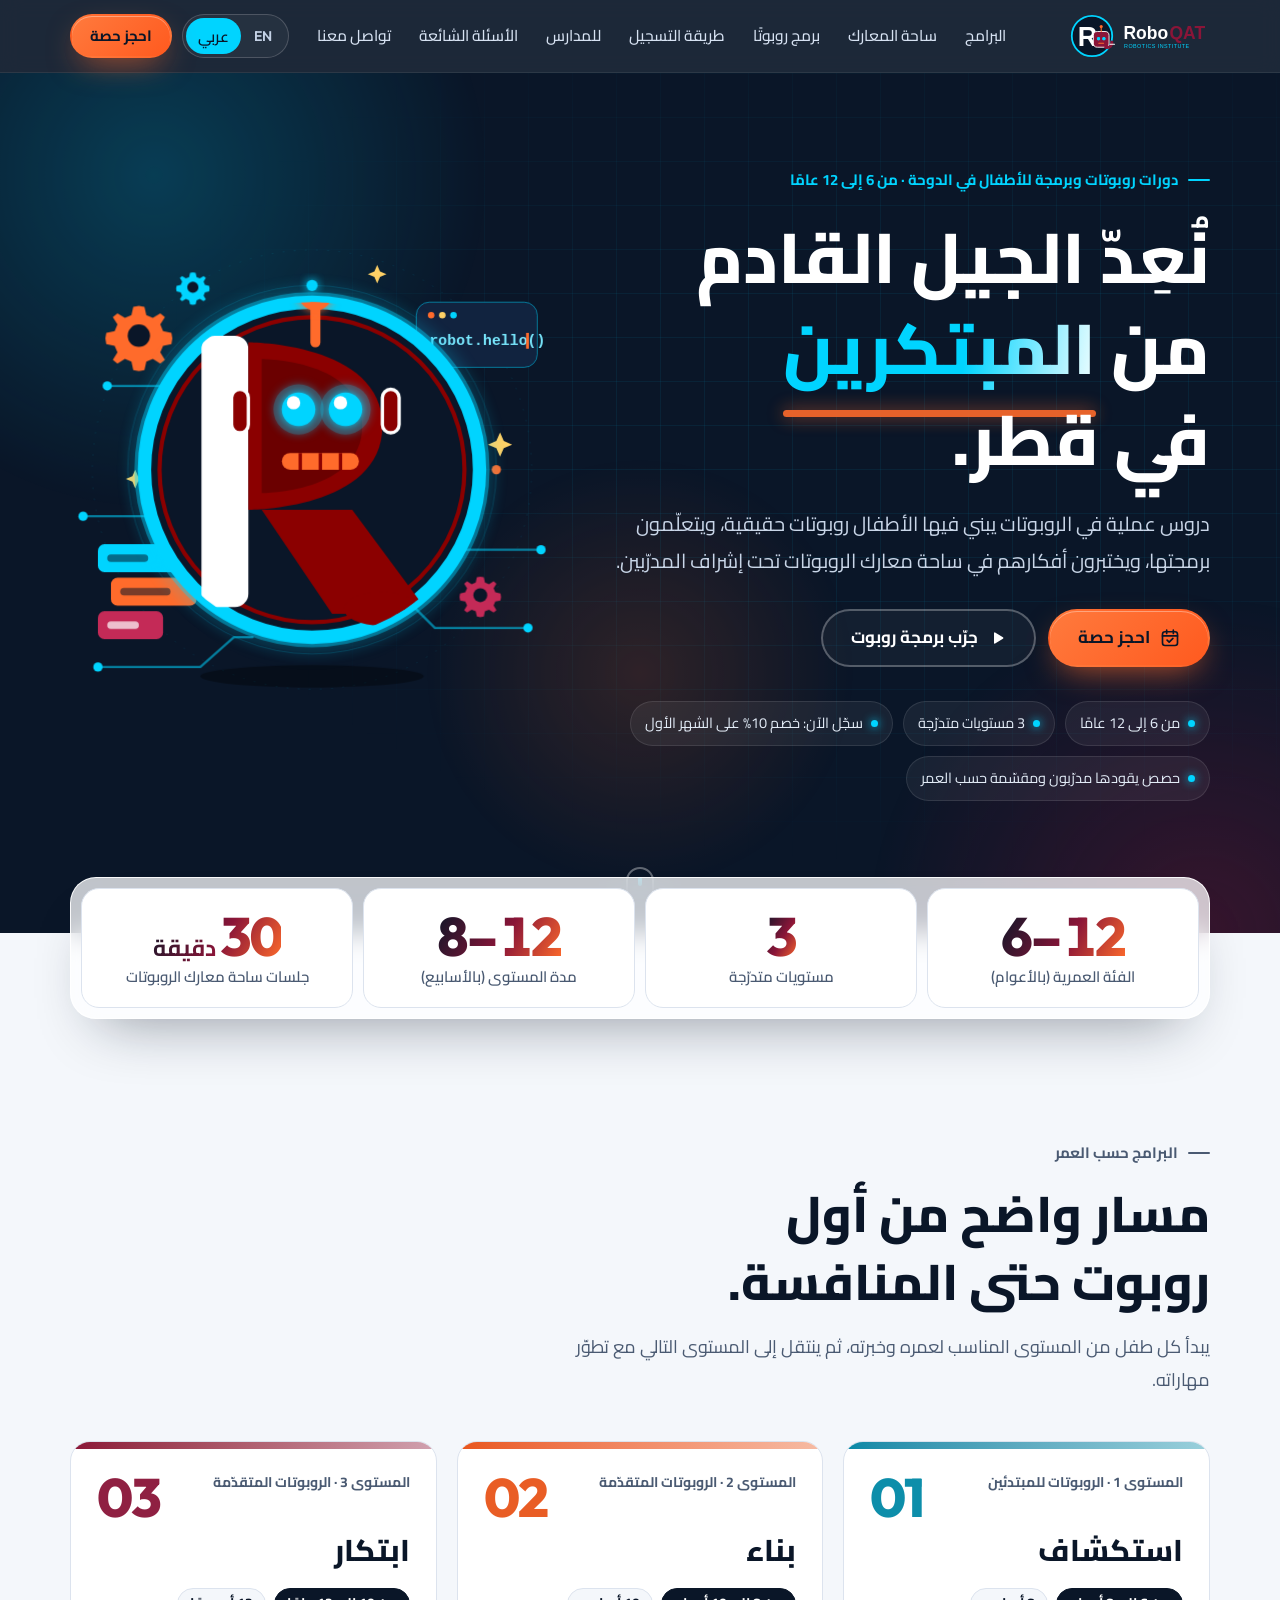
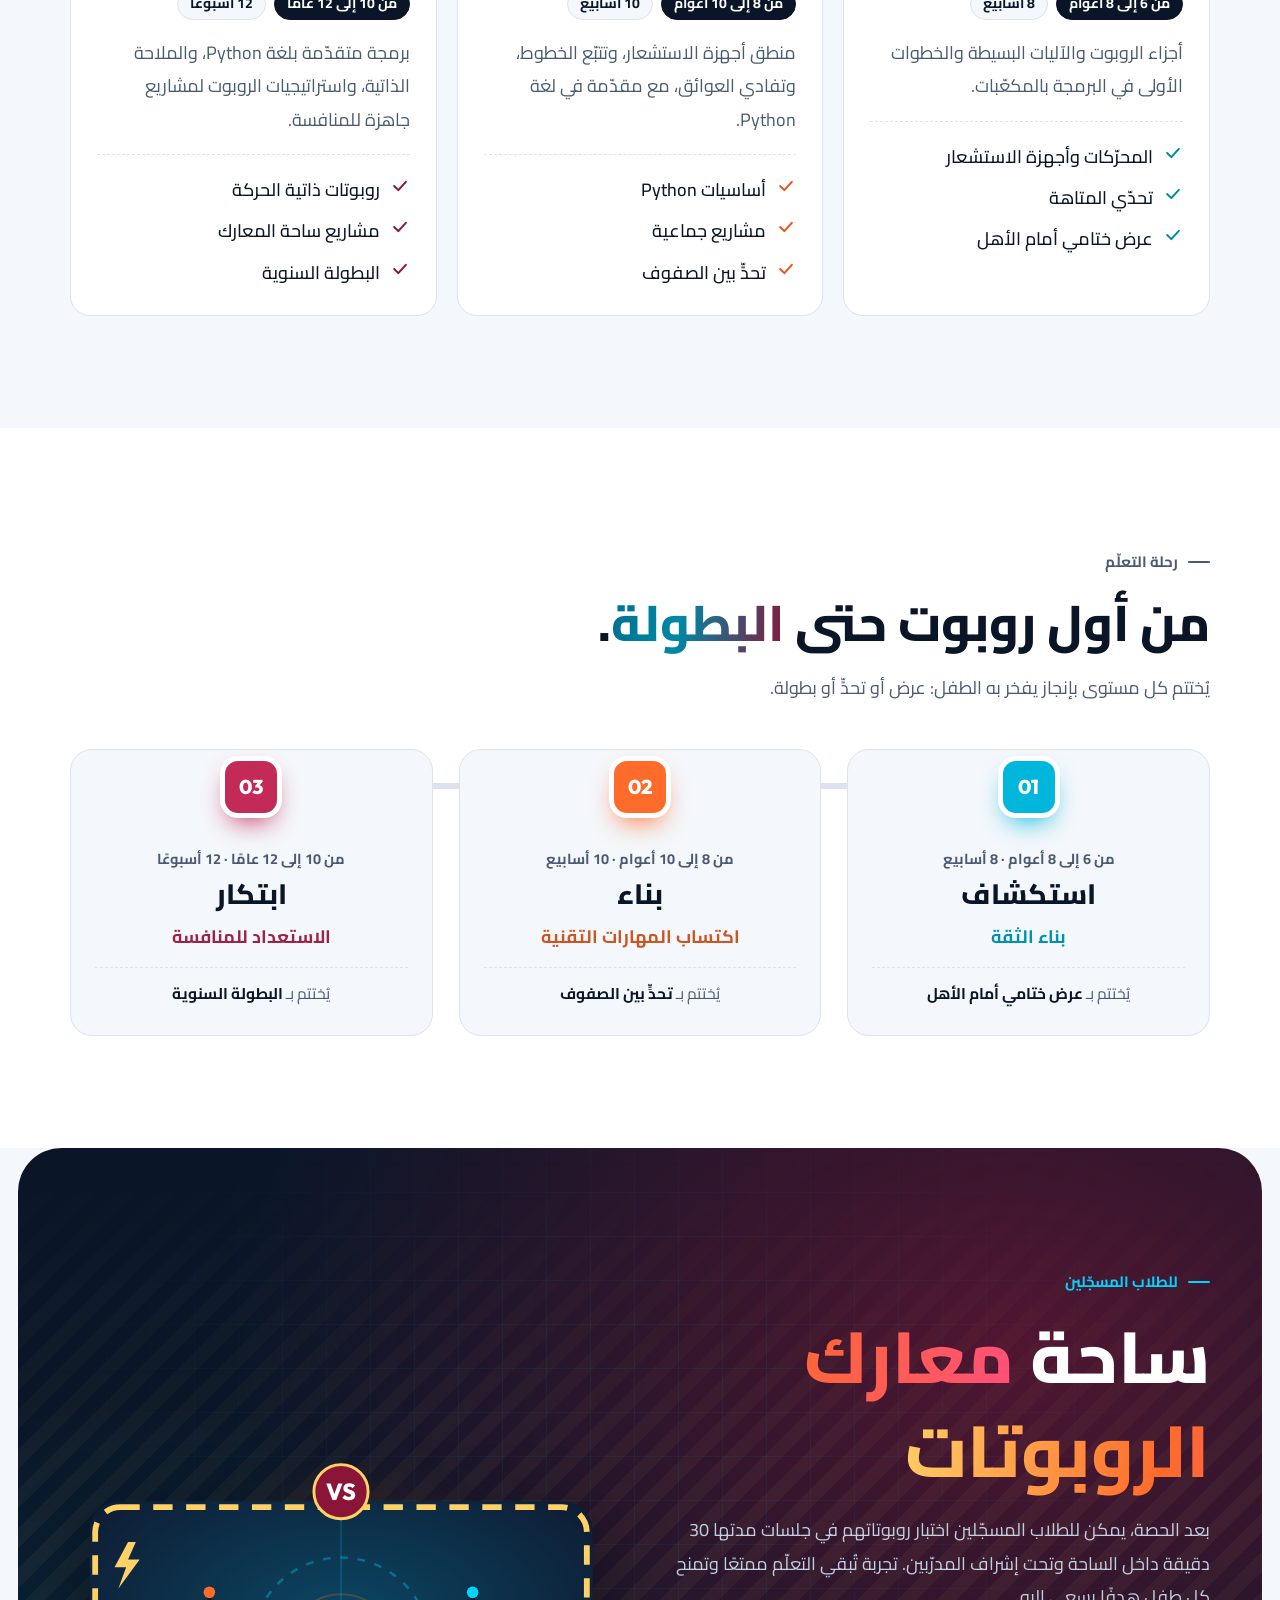
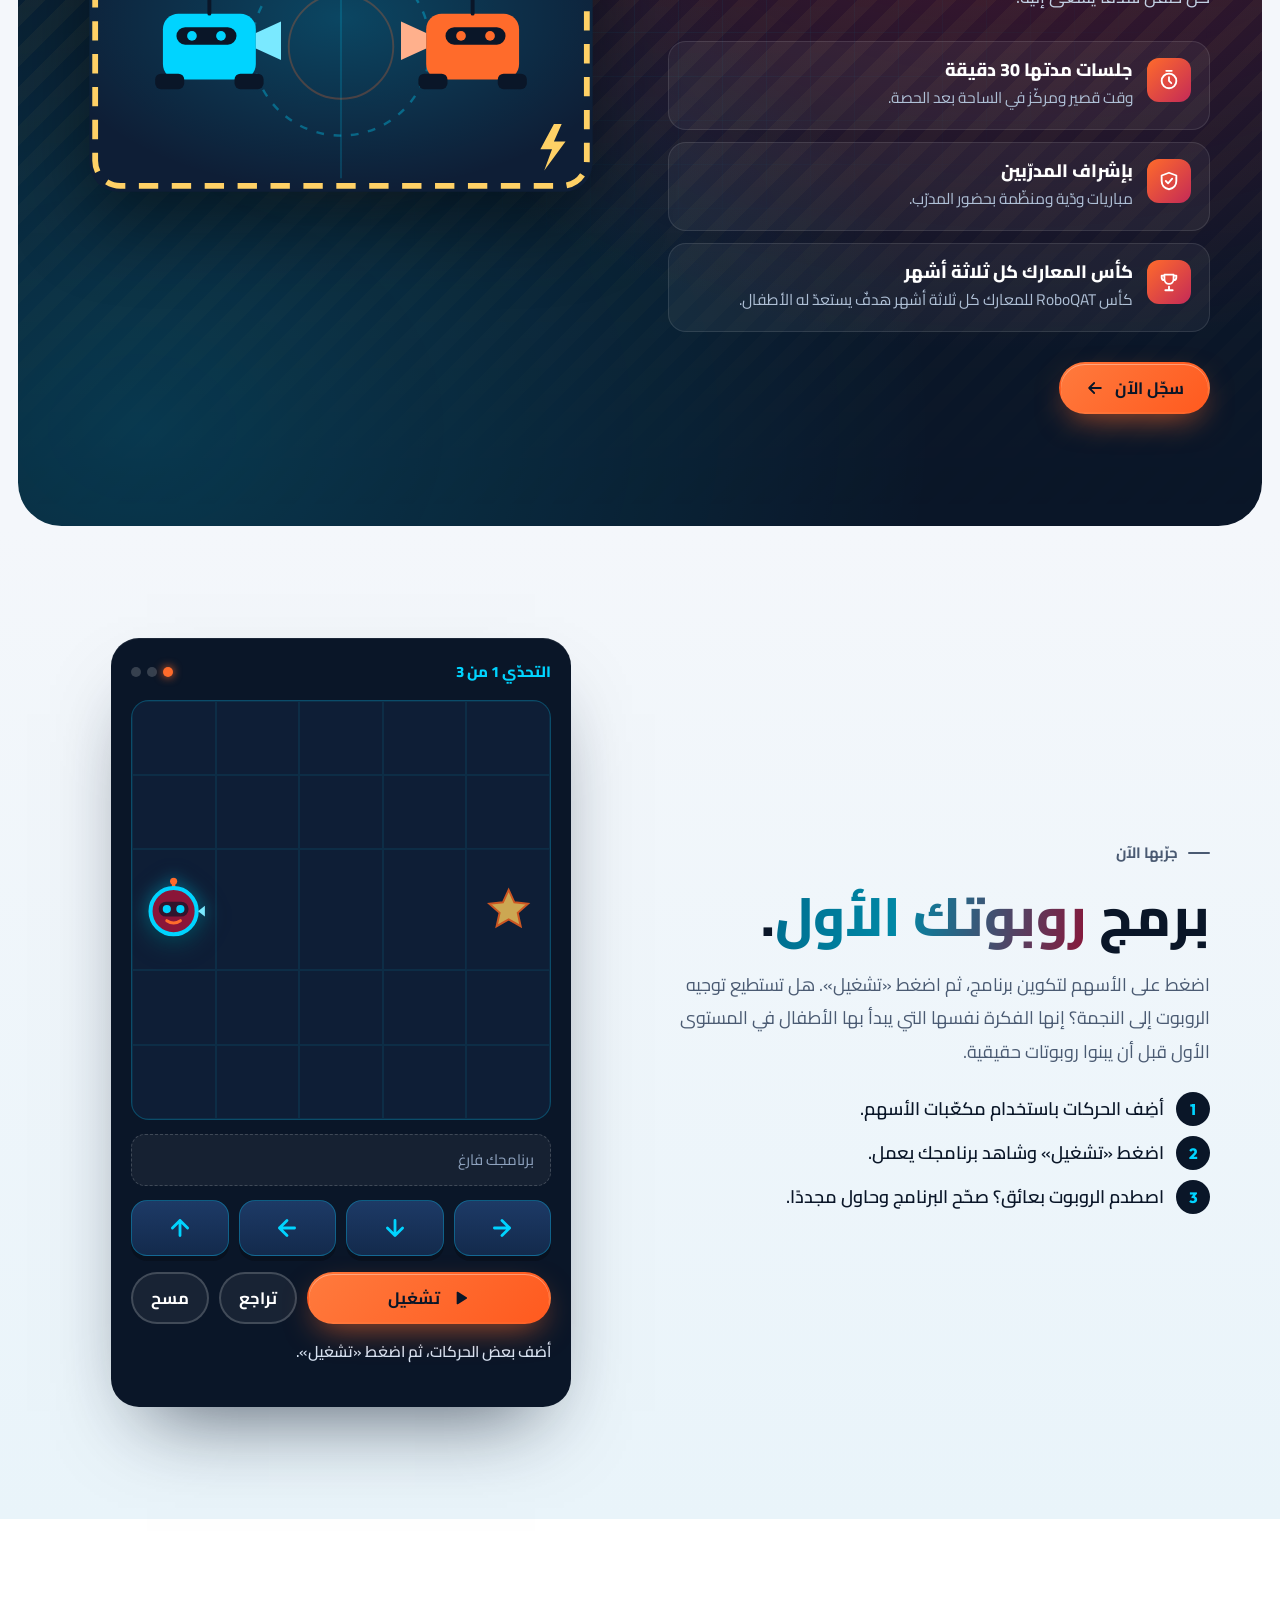
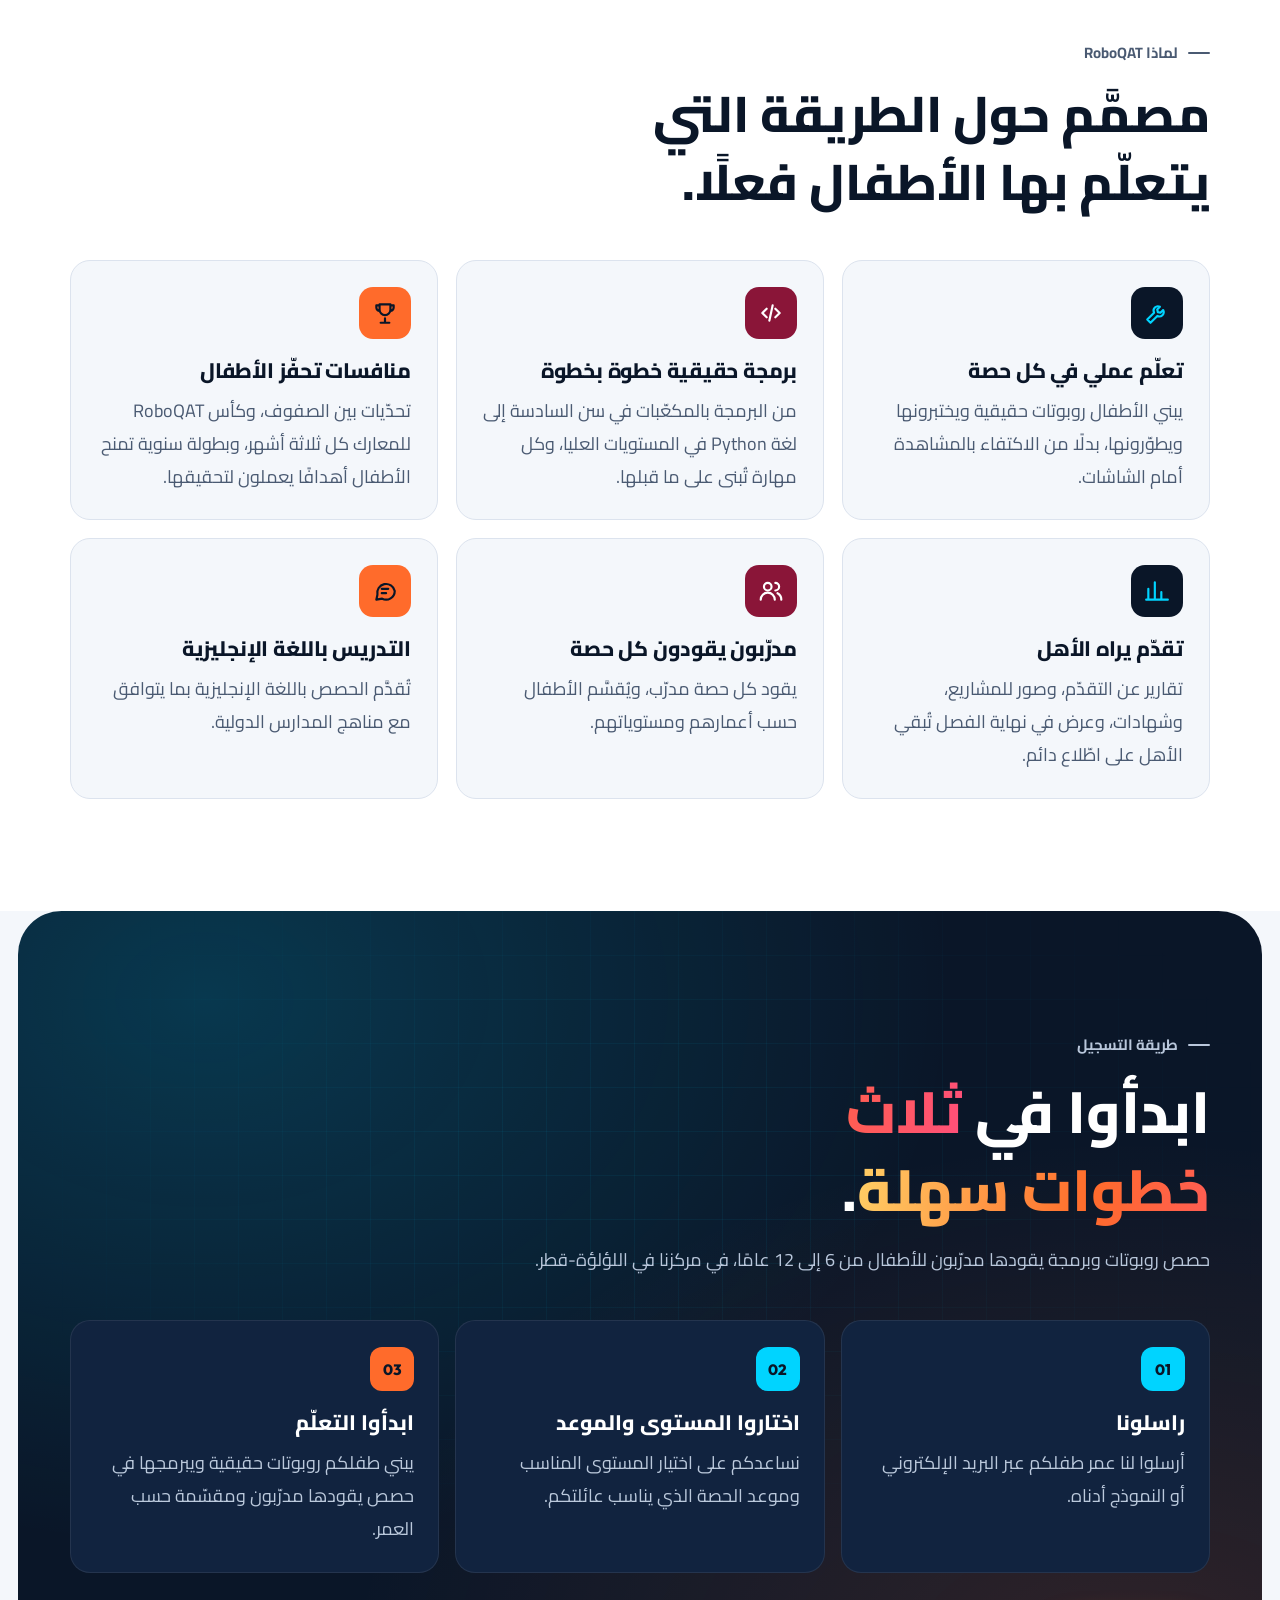
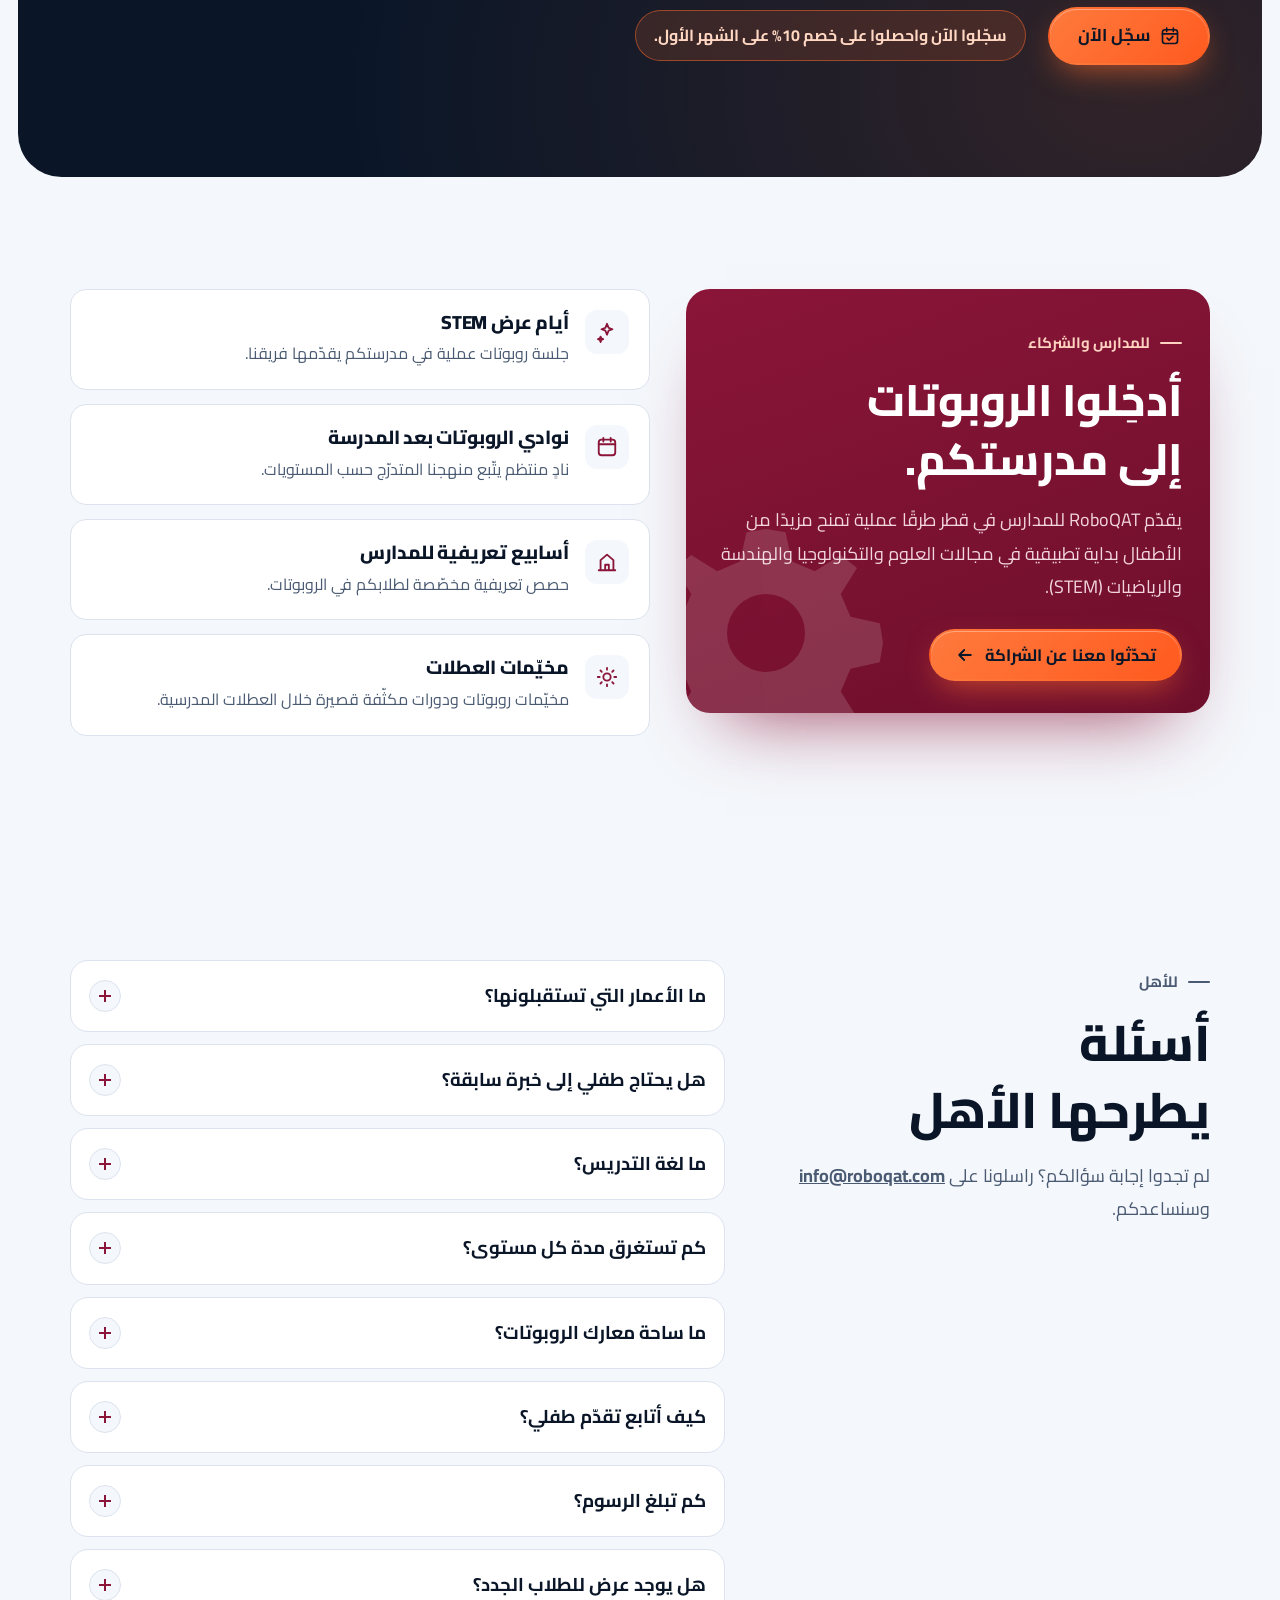
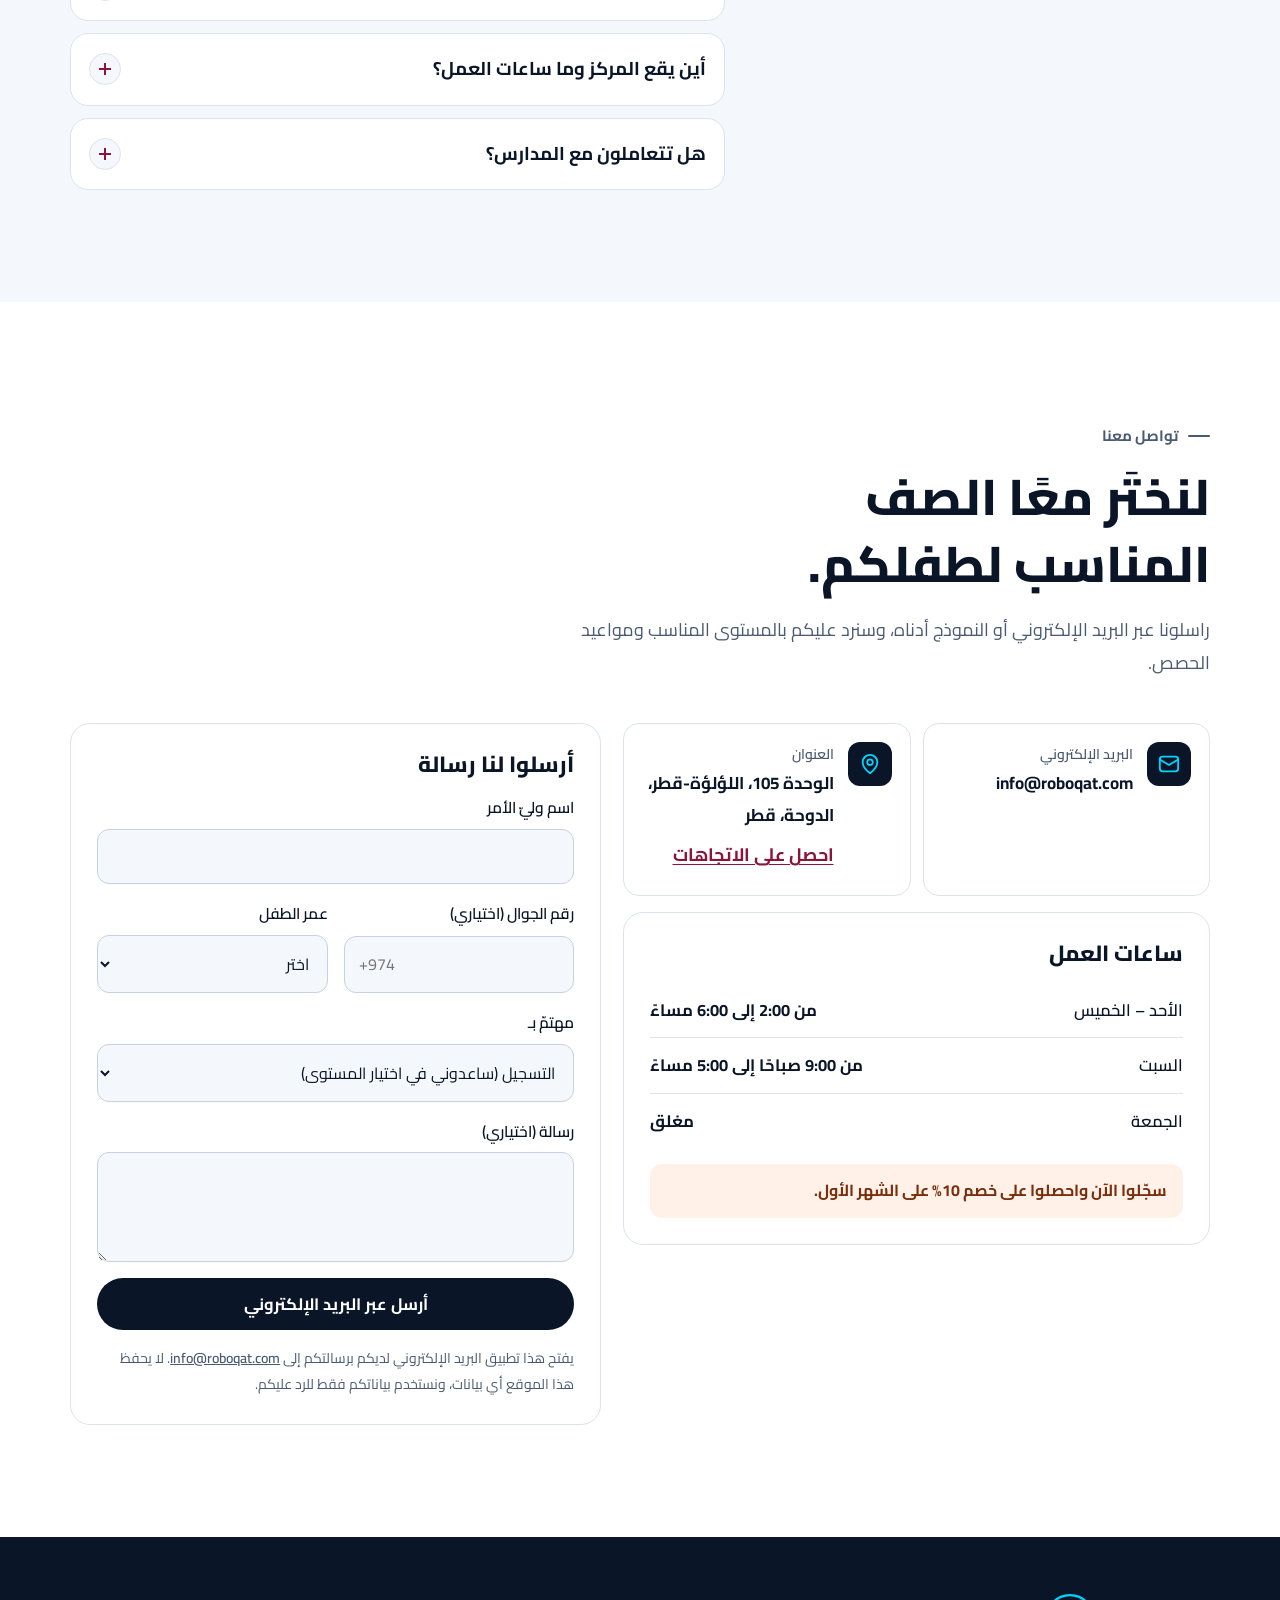
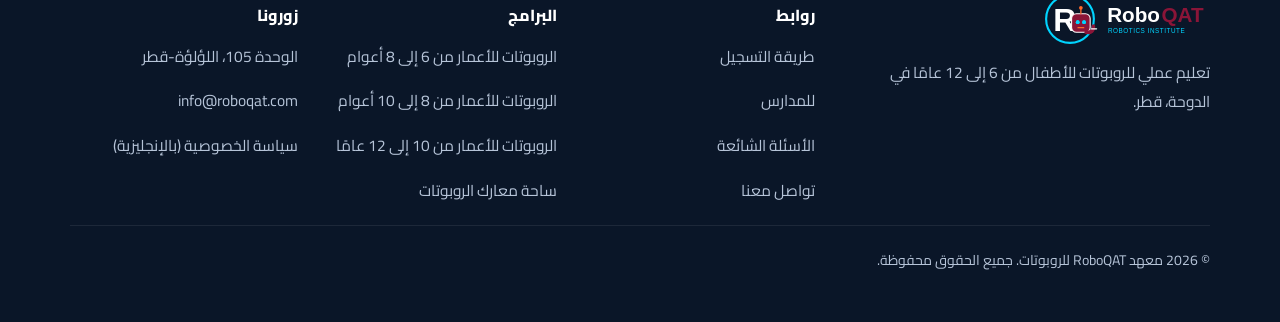
==== ar/index.html @ 2d6e73ed "RoboQAT website" ====
<!doctype html>
<html lang="ar" dir="rtl">
<head>
<meta charset="utf-8">
<meta name="viewport" content="width=device-width, initial-scale=1">
<script>document.documentElement.classList.add('js')</script>
<title>دورات روبوتات وبرمجة للأطفال في الدوحة، قطر | RoboQAT</title>
<meta name="description" content="دورات روبوتات وبرمجة للأطفال من 6 إلى 12 عامًا في اللؤلؤة-قطر، الدوحة: ثلاثة مستويات من البرمجة بالمكعّبات حتى لغة Python، وساحة معارك روبوتات. سجّلوا الآن.">
<link rel="canonical" href="https://roboqat.com/ar/">
<link rel="alternate" hreflang="en-QA" href="https://roboqat.com/en/">
<link rel="alternate" hreflang="ar-QA" href="https://roboqat.com/ar/">
<link rel="alternate" hreflang="x-default" href="https://roboqat.com/en/">
<meta property="og:type" content="website">
<meta property="og:site_name" content="RoboQAT">
<meta property="og:title" content="دورات روبوتات وبرمجة للأطفال في الدوحة، قطر | RoboQAT">
<meta property="og:description" content="دورات عملية في الروبوتات والبرمجة للأطفال من 6 إلى 12 عامًا في اللؤلؤة-قطر، الدوحة. سجّلوا الآن واحصلوا على خصم 10% على الشهر الأول.">
<meta property="og:url" content="https://roboqat.com/ar/">
<meta property="og:image" content="https://roboqat.com/assets/og-image.png">
<meta property="og:image:type" content="image/png">
<meta property="og:image:width" content="1200">
<meta property="og:image:height" content="630">
<meta property="og:image:alt" content="RoboQAT: دورات روبوتات وبرمجة للأطفال في الدوحة، قطر">
<meta property="og:locale" content="ar_QA">
<meta property="og:locale:alternate" content="en_QA">
<meta name="twitter:card" content="summary_large_image">
<meta name="twitter:title" content="دورات روبوتات وبرمجة للأطفال في الدوحة، قطر | RoboQAT">
<meta name="twitter:description" content="دورات عملية في الروبوتات والبرمجة للأطفال من 6 إلى 12 عامًا في اللؤلؤة-قطر، الدوحة. سجّلوا الآن واحصلوا على خصم 10% على الشهر الأول.">
<meta name="twitter:image" content="https://roboqat.com/assets/og-image.png">
<meta name="twitter:image:alt" content="RoboQAT: دورات روبوتات وبرمجة للأطفال في الدوحة، قطر">
<meta name="theme-color" content="#0A1628">
<link rel="icon" href="../assets/roboqat-logo1-icon.svg" type="image/svg+xml">
<link rel="preconnect" href="https://fonts.googleapis.com">
<link rel="preconnect" href="https://fonts.gstatic.com" crossorigin>
<link rel="stylesheet" href="https://fonts.googleapis.com/css2?family=Cairo:wght@400;700;800&family=Outfit:wght@600;800&display=swap">
<link rel="stylesheet" href="../assets/site.css">
<script type="application/ld+json">
{
 "@context": "https://schema.org",
 "@graph": [
  {
   "@type": [
    "EducationalOrganization",
    "LocalBusiness"
   ],
   "@id": "https://roboqat.com/#organization",
   "name": "RoboQAT",
   "alternateName": "RoboQAT Robotics Institute",
   "url": "https://roboqat.com/",
   "logo": "https://roboqat.com/assets/roboqat-logo1-horizontal.svg",
   "image": "https://roboqat.com/assets/og-image.png",
   "email": "info@roboqat.com",
   "description": "دورات روبوتات وبرمجة للأطفال من 6 إلى 12 عامًا في اللؤلؤة-قطر، الدوحة: ثلاثة مستويات من البرمجة بالمكعّبات حتى لغة Python، وساحة معارك روبوتات. سجّلوا الآن.",
   "areaServed": [
    {
     "@type": "City",
     "name": "الدوحة"
    },
    {
     "@type": "Country",
     "name": "قطر"
    }
   ],
   "knowsLanguage": [
    "en",
    "ar"
   ],
   "address": {
    "@type": "PostalAddress",
    "streetAddress": "Unit 105, The Pearl-Qatar",
    "addressLocality": "Doha",
    "addressCountry": "QA"
   },
   "hasMap": "https://www.google.com/maps/search/?api=1&query=RoboQAT%2C%20The%20Pearl-Qatar%2C%20Doha",
   "openingHoursSpecification": [
    {
     "@type": "OpeningHoursSpecification",
     "dayOfWeek": [
      "Sunday",
      "Monday",
      "Tuesday",
      "Wednesday",
      "Thursday"
     ],
     "opens": "14:00",
     "closes": "18:00"
    },
    {
     "@type": "OpeningHoursSpecification",
     "dayOfWeek": "Saturday",
     "opens": "09:00",
     "closes": "17:00"
    }
   ]
  },
  {
   "@type": "WebSite",
   "@id": "https://roboqat.com/#website",
   "url": "https://roboqat.com/",
   "name": "RoboQAT",
   "publisher": {
    "@id": "https://roboqat.com/#organization"
   },
   "inLanguage": [
    "en-QA",
    "ar-QA"
   ]
  },
  {
   "@type": "WebPage",
   "@id": "https://roboqat.com/ar/#webpage",
   "url": "https://roboqat.com/ar/",
   "name": "دورات روبوتات وبرمجة للأطفال في الدوحة، قطر | RoboQAT",
   "description": "دورات روبوتات وبرمجة للأطفال من 6 إلى 12 عامًا في اللؤلؤة-قطر، الدوحة: ثلاثة مستويات من البرمجة بالمكعّبات حتى لغة Python، وساحة معارك روبوتات. سجّلوا الآن.",
   "inLanguage": "ar-QA",
   "isPartOf": {
    "@id": "https://roboqat.com/#website"
   },
   "about": {
    "@id": "https://roboqat.com/#organization"
   }
  },
  {
   "@type": "Course",
   "@id": "https://roboqat.com/ar/#level-1",
   "name": "المستوى 1 – استكشاف: الروبوتات للمبتدئين (من 6 إلى 8 أعوام)",
   "description": "أجزاء الروبوت والآليات البسيطة والخطوات الأولى في البرمجة بالمكعّبات.",
   "typicalAgeRange": "6-8",
   "inLanguage": "en",
   "provider": {
    "@id": "https://roboqat.com/#organization"
   }
  },
  {
   "@type": "Course",
   "@id": "https://roboqat.com/ar/#level-2",
   "name": "المستوى 2 – بناء: الروبوتات المتقدّمة (من 8 إلى 10 أعوام)",
   "description": "منطق أجهزة الاستشعار، وتتبّع الخطوط، وتفادي العوائق، مع مقدّمة في لغة Python.",
   "typicalAgeRange": "8-10",
   "inLanguage": "en",
   "provider": {
    "@id": "https://roboqat.com/#organization"
   }
  },
  {
   "@type": "Course",
   "@id": "https://roboqat.com/ar/#level-3",
   "name": "المستوى 3 – ابتكار: الروبوتات المتقدّمة (من 10 إلى 12 عامًا)",
   "description": "برمجة متقدّمة بلغة Python، والملاحة الذاتية، واستراتيجيات الروبوت لمشاريع جاهزة للمنافسة.",
   "typicalAgeRange": "10-12",
   "inLanguage": "en",
   "provider": {
    "@id": "https://roboqat.com/#organization"
   }
  },
  {
   "@type": "FAQPage",
   "@id": "https://roboqat.com/ar/#faq",
   "inLanguage": "ar-QA",
   "mainEntity": [
    {
     "@type": "Question",
     "name": "ما الأعمار التي تستقبلونها؟",
     "acceptedAnswer": {
      "@type": "Answer",
      "text": "الأطفال من 6 إلى 12 عامًا. المستوى الأول للأعمار من 6 إلى 8 أعوام، والثاني من 8 إلى 10 أعوام، والثالث من 10 إلى 12 عامًا."
     }
    },
    {
     "@type": "Question",
     "name": "هل يحتاج طفلي إلى خبرة سابقة؟",
     "acceptedAnswer": {
      "@type": "Answer",
      "text": "لا. يبدأ المستوى الأول من الأساسيات تمامًا. ويمكن إلحاق الأطفال الذين لديهم خبرة سابقة في البرمجة أو الروبوتات بمستوى أعلى."
     }
    },
    {
     "@type": "Question",
     "name": "ما لغة التدريس؟",
     "acceptedAnswer": {
      "@type": "Answer",
      "text": "تُقدَّم جميع الحصص باللغة الإنجليزية."
     }
    },
    {
     "@type": "Question",
     "name": "كم تستغرق مدة كل مستوى؟",
     "acceptedAnswer": {
      "@type": "Answer",
      "text": "يستمر المستوى الأول 8 أسابيع، والثاني 10 أسابيع، والثالث 12 أسبوعًا. ويُختتم كل مستوى بعرض أو تحدٍّ أو بطولة."
     }
    },
    {
     "@type": "Question",
     "name": "ما ساحة معارك الروبوتات؟",
     "acceptedAnswer": {
      "@type": "Answer",
      "text": "نشاط بعد الحصص للطلاب المسجّلين، في جلسات مدتها 30 دقيقة وتحت إشراف المدرّبين، يختبر فيه الأطفال الروبوتات التي بنوها في مباريات ودّية ومنظّمة."
     }
    },
    {
     "@type": "Question",
     "name": "كيف أتابع تقدّم طفلي؟",
     "acceptedAnswer": {
      "@type": "Answer",
      "text": "تصلكم عبر واتساب تحديثات عن تقدّم طفلكم وصور لمشاريعه، كما ندعوكم إلى العروض الختامية وإلى يوم مفتوح للأهل في كل فصل."
     }
    },
    {
     "@type": "Question",
     "name": "كم تبلغ الرسوم؟",
     "acceptedAnswer": {
      "@type": "Answer",
      "text": "تختلف الرسوم حسب المستوى والباقة التي تختارونها. راسلونا على info@roboqat.com وسنرسل لكم الخيارات الحالية."
     }
    },
    {
     "@type": "Question",
     "name": "هل يوجد عرض للطلاب الجدد؟",
     "acceptedAnswer": {
      "@type": "Answer",
      "text": "نعم. سجّلوا الآن واحصلوا على خصم 10% على الشهر الأول."
     }
    },
    {
     "@type": "Question",
     "name": "أين يقع المركز وما ساعات العمل؟",
     "acceptedAnswer": {
      "@type": "Answer",
      "text": "يقع المركز في الوحدة 105، اللؤلؤة-قطر، الدوحة، قطر. نستقبلكم من الأحد إلى الخميس من 2:00 إلى 6:00 مساءً، ويوم السبت من 9:00 صباحًا إلى 5:00 مساءً، ونغلق يوم الجمعة."
     }
    },
    {
     "@type": "Question",
     "name": "هل تتعاملون مع المدارس؟",
     "acceptedAnswer": {
      "@type": "Answer",
      "text": "نعم. نقدّم أيام عرض STEM، ونوادي ما بعد المدرسة، وأسابيع تعريفية للمدارس، ومخيّمات العطلات. اطّلعوا على قسم المدارس أعلاه أو تواصلوا معنا."
     }
    }
   ]
  }
 ]
}
</script>
<script src="../assets/site.js" defer></script>
</head>
<body>
<a class="skip" href="#main">انتقل إلى المحتوى</a>
<div class="progress" aria-hidden="true"><span></span></div>


<header class="site-head">
 <div class="wrap head-in">
  <a class="logo" href="#top" aria-label="الصفحة الرئيسية لـ RoboQAT">
   <svg class="brand" viewBox="12 12 624 196" aria-hidden="true" style="direction:ltr"><defs><filter id="lglow"><feGaussianBlur stdDeviation="3" result="b"/><feMerge><feMergeNode in="b"/><feMergeNode in="SourceGraphic"/></feMerge></filter></defs> <circle cx="110" cy="110" r="90" fill="#0A1628" stroke="#00D4FF" stroke-width="8"/> <text x="47" y="154" font-family="Arial Black, Arial" font-weight="900" font-size="120" fill="#FFFFFF">R</text> <g transform="translate(116,72)"> <rect x="0" y="18" rx="18" ry="18" width="70" height="70" fill="#8A1538" stroke="#FFFFFF" stroke-width="4"/> <line x1="35" y1="18" x2="35" y2="0" stroke="#FF6B2B" stroke-width="5" stroke-linecap="round"/> <circle class="ant-glow" cx="35" cy="-4" r="7" fill="#FF6B2B"/> <circle class="blink" cx="23" cy="50" r="7" fill="#00D4FF" filter="url(#lglow)"/> <circle class="blink" cx="47" cy="50" r="7" fill="#00D4FF" filter="url(#lglow)"/> <rect x="22" y="68" width="26" height="5" rx="2" fill="#FF6B2B"/> <path d="M 55 88 Q 83 92 82 65" fill="none" stroke="#8A1538" stroke-width="14" stroke-linecap="round"/> <path d="M 75 75 L 94 75" stroke="#FFFFFF" stroke-width="5" stroke-linecap="round"/> </g> <text x="250" y="122" font-family="Arial, Helvetica, sans-serif" font-weight="800" font-size="78" fill="#FFFFFF">Robo</text> <text x="455" y="122" font-family="Arial, Helvetica, sans-serif" font-weight="800" font-size="78" fill="#8A1538">QAT</text> <text x="253" y="162" font-family="Arial, Helvetica, sans-serif" font-size="24" letter-spacing="2" fill="#00D4FF">ROBOTICS INSTITUTE</text></svg>
  </a>
  <nav class="nav" id="nav" aria-label="القائمة الرئيسية">
   <ul>
    <li><a href="#programmes">البرامج</a></li>
    <li><a href="#arena">ساحة المعارك</a></li>
    <li><a href="#play">برمج روبوتًا</a></li>
    <li><a href="#enrol">طريقة التسجيل</a></li>
    <li><a href="#schools">للمدارس</a></li>
    <li><a href="#faq">الأسئلة الشائعة</a></li>
    <li><a href="#contact">تواصل معنا</a></li>
   </ul>
  </nav>
  <div class="head-tools">
   <div class="lang" aria-label="اللغة" role="group">
    <a href="../en/" lang="en" hreflang="en">EN</a>
    <span lang="ar" aria-current="page">عربي</span>
   </div>
   <a class="btn btn-primary btn-sm head-cta wa" data-wa="book" href="#contact"><span>احجز حصة</span></a>
   <button class="menu-btn" type="button" aria-expanded="false" aria-controls="nav" aria-label="القائمة"><span></span></button>
  </div>
 </div>
</header>

<main id="main">
<!-- ================= HERO ================= -->
<section class="hero" id="top">
 <div class="mesh" aria-hidden="true"><i></i><i></i><i></i></div>
 <div class="wrap hero-in">
  <div class="hero-copy">
   <p class="eyebrow k" style="--i:0">دورات روبوتات وبرمجة للأطفال في الدوحة · من 6 إلى 12 عامًا</p>
   <h1 class="kinetic"><span class="w" style="--i:1">نُعِدّ</span> <span class="w" style="--i:2">الجيل</span> <span class="w" style="--i:3">القادم</span> <span class="w" style="--i:4">من</span> <span class="w hl" style="--i:5"><em>المبتكرين</em></span> <span class="w" style="--i:6">في قطر.</span></h1>
   <p class="lead k" style="--i:7">دروس عملية في الروبوتات يبني فيها الأطفال روبوتات حقيقية، ويتعلّمون برمجتها، ويختبرون أفكارهم في ساحة معارك الروبوتات تحت إشراف المدرّبين.</p>
   <div class="ctas k" style="--i:8">
    <a class="btn btn-primary btn-lg wa shine" data-wa="book" href="#contact">
     <svg viewBox="0 0 24 24" fill="none" stroke="currentColor" stroke-width="2" stroke-linecap="round" stroke-linejoin="round" aria-hidden="true"><rect x="3" y="4.5" width="18" height="16.5" rx="3"/><path d="M3 9.5h18M8 2.5v4M16 2.5v4M8.5 14.5l2.5 2.5 4.5-4.5"/></svg>
     <span>احجز حصة</span>
    </a>
    <a class="btn btn-ghost btn-lg" href="#play"><svg viewBox="0 0 24 24" fill="currentColor" aria-hidden="true"><path d="M8 5.5v13a1 1 0 0 0 1.5.9l10.4-6.5a1 1 0 0 0 0-1.8L9.5 4.6A1 1 0 0 0 8 5.5z"/></svg><span>جرّب برمجة روبوت</span></a>
   </div>
   <ul class="chips k" style="--i:9">
    <li>من 6 إلى 12 عامًا</li>
    <li>3 مستويات متدرّجة</li>
    <li>سجّل الآن: خصم 10% على الشهر الأول</li>
    <li>حصص يقودها مدرّبون ومقسّمة حسب العمر</li>
   </ul>
  </div>
  <div class="hero-art" id="hero-art">
   <svg viewBox="0 0 520 520" role="img" aria-label="روبوت شعار RoboQAT متحرّكًا، تحيط به تروس ومكعّبات برمجة وخطوط دوائر إلكترونية">
    <defs>
     <clipPath id="hcc"><circle cx="110" cy="110" r="100"/></clipPath>
     <filter id="hlglow" x="-80%" y="-80%" width="260%" height="260%"><feGaussianBlur stdDeviation="3" result="b"/><feMerge><feMergeNode in="b"/><feMergeNode in="SourceGraphic"/></feMerge></filter>
     <filter id="hglow" x="-60%" y="-60%" width="220%" height="220%"><feGaussianBlur stdDeviation="5" result="b"/><feMerge><feMergeNode in="b"/><feMergeNode in="SourceGraphic"/></feMerge></filter>
    </defs>
    <!-- layer 1: rings + circuit traces -->
    <g class="layer" style="--d:-10">
     <circle cx="260" cy="250" r="236" fill="none" stroke="#00D4FF" stroke-opacity=".12" stroke-dasharray="2 10"/>
     <circle cx="260" cy="250" r="198" fill="none" stroke="#00D4FF" stroke-opacity=".18"/>
     <g class="orbit"><circle cx="260" cy="52" r="6" fill="#00D4FF" filter="url(#hglow)"/><circle cx="458" cy="250" r="5" fill="#FF6B2B"/><circle cx="90" cy="350" r="4" fill="#FFD166"/></g>
     <g class="traces" fill="none" stroke="#00D4FF" stroke-width="2.5" stroke-linecap="round" stroke-linejoin="round" stroke-opacity=".55">
      <path pathLength="1" d="M14 300H112L152 262H184"/>
      <path pathLength="1" d="M506 336H414L376 298H338"/>
      <path pathLength="1" d="M40 160H118L150 192"/>
      <path pathLength="1" d="M492 420H392L356 384"/>
      <path pathLength="1" d="M30 462H140L176 430H196"/>
     </g>
     <g class="pulses" fill="none" stroke="#7AE9FF" stroke-width="3.5" stroke-linecap="round">
      <path pathLength="1" d="M14 300H112L152 262H184"/>
      <path pathLength="1" d="M506 336H414L376 298H338"/>
      <path pathLength="1" d="M30 462H140L176 430H196"/>
     </g>
     <g fill="#00D4FF"><circle cx="14" cy="300" r="5"/><circle cx="506" cy="336" r="5"/><circle cx="40" cy="160" r="5"/><circle cx="492" cy="420" r="5"/><circle cx="30" cy="462" r="5"/></g>
    </g>
    <!-- layer 2: floating props -->
    <g class="layer" style="--d:14">
     <g transform="translate(34 66)"><g class="spin"><path d="M40 8l6 1 2 9 7 3 8-5 5 4-5 8 3 7 9 2 1 6-1 6-9 2-3 7 5 8-5 4-8-5-7 3-2 9-6 1-6-1-2-9-7-3-8 5-5-4 5-8-3-7-9-2-1-6 1-6 9-2 3-7-5-8 5-4 8 5 7-3 2-9z" fill="#FF6B2B"/><circle cx="40" cy="40" r="12" fill="#0A1628"/></g></g>
     <g transform="translate(112 34) scale(.5)"><g class="spin rev"><path d="M40 8l6 1 2 9 7 3 8-5 5 4-5 8 3 7 9 2 1 6-1 6-9 2-3 7 5 8-5 4-8-5-7 3-2 9-6 1-6-1-2-9-7-3-8 5-5-4 5-8-3-7-9-2-1-6 1-6 9-2 3-7-5-8 5-4 8 5 7-3 2-9z" fill="#00D4FF"/><circle cx="40" cy="40" r="12" fill="#0A1628"/></g></g>
     <g transform="translate(372 70)"><g class="float-2">
      <rect width="130" height="70" rx="14" fill="#11233F" stroke="#00D4FF" stroke-opacity=".55"/>
      <circle cx="16" cy="14" r="3.5" fill="#FF6B2B"/><circle cx="28" cy="14" r="3.5" fill="#FFD166"/><circle cx="40" cy="14" r="3.5" fill="#00D4FF"/>
      <text x="14" y="46" font-family="ui-monospace,Consolas,monospace" font-size="16" font-weight="700" fill="#7AE9FF" direction="ltr">robot.hello()</text>
      <rect class="caret" x="118" y="33" width="3" height="17" fill="#FF6B2B"/>
     </g></g>
     <g transform="translate(30 330)"><g class="float-3">
      <rect width="92" height="30" rx="7" fill="#00D4FF"/><rect x="14" y="36" width="92" height="30" rx="7" fill="#FF6B2B"/><rect x="0" y="72" width="70" height="30" rx="7" fill="#C42A57"/>
      <rect x="10" y="11" width="44" height="8" rx="4" fill="#0A1628" opacity=".55"/><rect x="24" y="47" width="54" height="8" rx="4" fill="#0A1628" opacity=".55"/><rect x="10" y="83" width="34" height="8" rx="4" fill="#fff" opacity=".7"/>
     </g></g>
     <g transform="translate(416 360) scale(.62)"><g class="spin"><path d="M40 8l6 1 2 9 7 3 8-5 5 4-5 8 3 7 9 2 1 6-1 6-9 2-3 7 5 8-5 4-8-5-7 3-2 9-6 1-6-1-2-9-7-3-8 5-5-4 5-8-3-7-9-2-1-6 1-6 9-2 3-7-5-8 5-4 8 5 7-3 2-9z" fill="#C42A57"/><circle cx="40" cy="40" r="12" fill="#0A1628"/></g></g>
     <g fill="#FFD166"><path class="twinkle" d="M462 210l4 9 9 4-9 4-4 9-4-9-9-4 9-4z"/><path class="twinkle t2" d="M70 250l3 7 7 3-7 3-3 7-3-7-7-3 7-3z"/><path class="twinkle t3" d="M330 30l3 7 7 3-7 3-3 7-3-7-7-3 7-3z"/></g>
    </g>
    <!-- layer 3: the official RoboQAT logo robot (shapes and colours from roboqat-logo1-icon.svg, scaled 1.8x) -->
    <g class="layer" style="--d:24">
     <ellipse class="shadow" cx="260" cy="472" rx="120" ry="12" fill="#000" opacity=".35"/>
     <g class="bot">
      <g transform="translate(62 52) scale(1.8)">
       <circle class="ring-glow" cx="110" cy="110" r="104" fill="none" stroke="#00D4FF" stroke-width="4" opacity=".5" filter="url(#hglow)"/>
       <circle cx="110" cy="110" r="100" fill="#0A1628" stroke="#00D4FF" stroke-width="8"/>
       <circle cx="110" cy="110" r="91" fill="none" stroke="#8B0000" stroke-width="2.5"/>
       <g clip-path="url(#hcc)">
        <rect x="44" y="30" width="28" height="162" rx="8" fill="#fff"/>
        <path d="M72 34L72 134C72 134 152 134 152 84C152 34 72 34 72 34Z" fill="#8B0000"/>
        <path d="M80 44L80 124C80 124 140 124 140 84C140 44 80 44 80 44Z" fill="#6B0000"/>
        <g class="ant-bob">
         <line x1="112" y1="34" x2="112" y2="10" stroke="#FF6B2B" stroke-width="6" stroke-linecap="round"/>
         <circle class="ant-glow" cx="112" cy="5" r="10" fill="#FF6B2B" filter="url(#hlglow)"/>
         <circle cx="112" cy="5" r="4" fill="#CC3300"/>
        </g>
        <circle class="eye-halo" cx="102" cy="74" r="15" fill="#00D4FF" opacity=".35" filter="url(#hlglow)"/>
        <circle class="eye-halo" cx="130" cy="74" r="15" fill="#00D4FF" opacity=".35" filter="url(#hlglow)"/>
        <g class="eyes">
         <circle cx="102" cy="74" r="10" fill="#00D4FF" filter="url(#hlglow)"/>
         <circle cx="130" cy="74" r="10" fill="#00D4FF" filter="url(#hlglow)"/>
         <g class="pupils"><circle cx="99" cy="70" r="4" fill="#fff"/><circle cx="127" cy="70" r="4" fill="#fff"/></g>
        </g>
        <rect x="92" y="100" rx="5" ry="5" width="46" height="10" fill="#FF6B2B"/>
        <g stroke="#8B0000" stroke-width="2"><line x1="103" y1="100" x2="103" y2="110"/><line x1="115" y1="100" x2="115" y2="110"/><line x1="127" y1="100" x2="127" y2="110"/></g>
        <rect x="62" y="62" rx="5" ry="5" width="10" height="26" fill="#8B0000" stroke="#fff" stroke-width="2"/>
        <rect x="152" y="62" rx="5" ry="5" width="10" height="26" fill="#8B0000" stroke="#fff" stroke-width="2"/>
        <polygon points="80,134 134,134 180,196 122,196" fill="#8B0000"/>
        <ellipse cx="151" cy="193" rx="22" ry="10" fill="#8B0000"/>
       </g>
      </g>
     </g>
    </g>
   </svg>
  </div>
 </div>
 <a class="scroll-cue" href="#glance" aria-label="مرّر لمعرفة المزيد"><span></span></a>
</section>

<!-- ================= AT A GLANCE ================= -->
<section class="glance" id="glance" aria-label="RoboQAT في لمحة">
 <div class="wrap">
  <ul class="stats" data-stagger>
   <li data-reveal><span class="stat-num" dir="ltr"><span>6–</span><span class="count" data-from="6" data-to="12">12</span></span><span class="stat-lbl">الفئة العمرية (بالأعوام)</span></li>
   <li data-reveal><span class="stat-num"><span class="count" data-to="3">3</span></span><span class="stat-lbl">مستويات متدرّجة</span></li>
   <li data-reveal><span class="stat-num" dir="ltr"><span>8–</span><span class="count" data-from="8" data-to="12">12</span></span><span class="stat-lbl">مدة المستوى (بالأسابيع)</span></li>
   <li data-reveal><span class="stat-num"><span class="count" data-to="30">30</span><small>دقيقة</small></span><span class="stat-lbl">جلسات ساحة معارك الروبوتات</span></li>
  </ul>
 </div>
</section>

<!-- ================= PROGRAMMES ================= -->
<section class="sec" id="programmes" aria-labelledby="prog-h">
 <div class="wrap">
  <div class="sec-head" data-reveal>
   <p class="eyebrow">البرامج حسب العمر</p>
   <h2 id="prog-h">مسار واضح من أول روبوت حتى المنافسة.</h2>
   <p>يبدأ كل طفل من المستوى المناسب لعمره وخبرته، ثم ينتقل إلى المستوى التالي مع تطوّر مهاراته.</p>
  </div>
  <div class="levels" data-stagger>
   <article class="level spot" id="level-1" style="--c:#0088A6" data-reveal>
    <div class="top"><span class="tag">المستوى 1 · الروبوتات للمبتدئين</span><span class="num" aria-hidden="true">01</span></div>
    <h3>استكشاف</h3>
    <div class="age"><span class="pill strong">من 6 إلى 8 أعوام</span><span class="pill">8 أسابيع</span></div>
    <p>أجزاء الروبوت والآليات البسيطة والخطوات الأولى في البرمجة بالمكعّبات.</p>
    <ul>
     <li><svg viewBox="0 0 24 24" fill="none" stroke="currentColor" stroke-width="2.4" stroke-linecap="round" stroke-linejoin="round" aria-hidden="true"><path d="M5 12l5 5 9-10"/></svg><span>المحرّكات وأجهزة الاستشعار</span></li>
     <li><svg viewBox="0 0 24 24" fill="none" stroke="currentColor" stroke-width="2.4" stroke-linecap="round" stroke-linejoin="round" aria-hidden="true"><path d="M5 12l5 5 9-10"/></svg><span>تحدّي المتاهة</span></li>
     <li><svg viewBox="0 0 24 24" fill="none" stroke="currentColor" stroke-width="2.4" stroke-linecap="round" stroke-linejoin="round" aria-hidden="true"><path d="M5 12l5 5 9-10"/></svg><span>عرض ختامي أمام الأهل</span></li>
    </ul>
   </article>
   <article class="level spot" id="level-2" style="--c:#E8551A" data-reveal>
    <div class="top"><span class="tag">المستوى 2 · الروبوتات المتقدّمة</span><span class="num" aria-hidden="true">02</span></div>
    <h3>بناء</h3>
    <div class="age"><span class="pill strong">من 8 إلى 10 أعوام</span><span class="pill">10 أسابيع</span></div>
    <p>منطق أجهزة الاستشعار، وتتبّع الخطوط، وتفادي العوائق، مع مقدّمة في لغة Python.</p>
    <ul>
     <li><svg viewBox="0 0 24 24" fill="none" stroke="currentColor" stroke-width="2.4" stroke-linecap="round" stroke-linejoin="round" aria-hidden="true"><path d="M5 12l5 5 9-10"/></svg><span>أساسيات Python</span></li>
     <li><svg viewBox="0 0 24 24" fill="none" stroke="currentColor" stroke-width="2.4" stroke-linecap="round" stroke-linejoin="round" aria-hidden="true"><path d="M5 12l5 5 9-10"/></svg><span>مشاريع جماعية</span></li>
     <li><svg viewBox="0 0 24 24" fill="none" stroke="currentColor" stroke-width="2.4" stroke-linecap="round" stroke-linejoin="round" aria-hidden="true"><path d="M5 12l5 5 9-10"/></svg><span>تحدٍّ بين الصفوف</span></li>
    </ul>
   </article>
   <article class="level spot" id="level-3" style="--c:#8A1538" data-reveal>
    <div class="top"><span class="tag">المستوى 3 · الروبوتات المتقدّمة</span><span class="num" aria-hidden="true">03</span></div>
    <h3>ابتكار</h3>
    <div class="age"><span class="pill strong">من 10 إلى 12 عامًا</span><span class="pill">12 أسبوعًا</span></div>
    <p>برمجة متقدّمة بلغة Python، والملاحة الذاتية، واستراتيجيات الروبوت لمشاريع جاهزة للمنافسة.</p>
    <ul>
     <li><svg viewBox="0 0 24 24" fill="none" stroke="currentColor" stroke-width="2.4" stroke-linecap="round" stroke-linejoin="round" aria-hidden="true"><path d="M5 12l5 5 9-10"/></svg><span>روبوتات ذاتية الحركة</span></li>
     <li><svg viewBox="0 0 24 24" fill="none" stroke="currentColor" stroke-width="2.4" stroke-linecap="round" stroke-linejoin="round" aria-hidden="true"><path d="M5 12l5 5 9-10"/></svg><span>مشاريع ساحة المعارك</span></li>
     <li><svg viewBox="0 0 24 24" fill="none" stroke="currentColor" stroke-width="2.4" stroke-linecap="round" stroke-linejoin="round" aria-hidden="true"><path d="M5 12l5 5 9-10"/></svg><span>البطولة السنوية</span></li>
    </ul>
   </article>
  </div>
 </div>
</section>

<!-- ================= JOURNEY ================= -->
<section class="sec white journey-sec" id="journey" aria-labelledby="jour-h">
 <div class="wrap">
  <div class="sec-head" data-reveal>
   <p class="eyebrow">رحلة التعلّم</p>
   <h2 id="jour-h">من أول روبوت حتى <span class="grad">البطولة</span>.</h2>
   <p>يُختتم كل مستوى بإنجاز يفخر به الطفل: عرض أو تحدٍّ أو بطولة.</p>
  </div>
  <div class="journey" id="journey-track">
   <div class="track" aria-hidden="true"><span class="fill"></span><span class="bot-dot"></span></div>
   <ol class="stops" data-stagger>
    <li class="stop" style="--c:#00B7DB" data-reveal>
     <span class="node" aria-hidden="true">01</span>
     <p class="stop-age">من 6 إلى 8 أعوام · 8 أسابيع</p>
     <h3>استكشاف</h3>
     <p class="goal">بناء الثقة</p>
     <p class="ends"><span>يُختتم بـ</span> <b>عرض ختامي أمام الأهل</b></p>
    </li>
    <li class="stop" style="--c:#FF6B2B" data-reveal>
     <span class="node" aria-hidden="true">02</span>
     <p class="stop-age">من 8 إلى 10 أعوام · 10 أسابيع</p>
     <h3>بناء</h3>
     <p class="goal">اكتساب المهارات التقنية</p>
     <p class="ends"><span>يُختتم بـ</span> <b>تحدٍّ بين الصفوف</b></p>
    </li>
    <li class="stop" style="--c:#C42A57" data-reveal>
     <span class="node" aria-hidden="true">03</span>
     <p class="stop-age">من 10 إلى 12 عامًا · 12 أسبوعًا</p>
     <h3>ابتكار</h3>
     <p class="goal">الاستعداد للمنافسة</p>
     <p class="ends"><span>يُختتم بـ</span> <b>البطولة السنوية</b></p>
    </li>
   </ol>
  </div>
 </div>
</section>

<!-- ================= ARENA ================= -->
<section class="sec dark arena-sec" id="arena" aria-labelledby="arena-h">
 <div class="arena-bg" aria-hidden="true"></div>
 <div class="wrap arena-in">
  <div data-reveal>
   <p class="eyebrow">للطلاب المسجّلين</p>
   <h2 id="arena-h" class="arena-title">ساحة <span class="grad-hot">معارك الروبوتات</span></h2>
   <p class="arena-lead">بعد الحصة، يمكن للطلاب المسجّلين اختبار روبوتاتهم في جلسات مدتها 30 دقيقة داخل الساحة وتحت إشراف المدرّبين. تجربة تُبقي التعلّم ممتعًا وتمنح كل طفل هدفًا يسعى إليه.</p>
   <ul class="arena-feats" data-stagger>
    <li data-reveal><span class="af-ic" aria-hidden="true"><svg viewBox="0 0 24 24" fill="none" stroke="currentColor" stroke-width="2" stroke-linecap="round" stroke-linejoin="round"><circle cx="12" cy="13" r="8"/><path d="M12 9v4l2.5 2.5M9 2h6"/></svg></span><div><h3>جلسات مدتها 30 دقيقة</h3><p>وقت قصير ومركّز في الساحة بعد الحصة.</p></div></li>
    <li data-reveal><span class="af-ic" aria-hidden="true"><svg viewBox="0 0 24 24" fill="none" stroke="currentColor" stroke-width="2" stroke-linecap="round" stroke-linejoin="round"><path d="M12 3l8 3v6c0 5-3.5 8-8 9-4.5-1-8-4-8-9V6z"/><path d="M8.5 12l2.5 2.5 4.5-5"/></svg></span><div><h3>بإشراف المدرّبين</h3><p>مباريات ودّية ومنظّمة بحضور المدرّب.</p></div></li>
    <li data-reveal><span class="af-ic" aria-hidden="true"><svg viewBox="0 0 24 24" fill="none" stroke="currentColor" stroke-width="2" stroke-linecap="round" stroke-linejoin="round"><path d="M8 21h8M12 17v4M7 4h10v5a5 5 0 0 1-10 0zM17 5h3v2a3 3 0 0 1-3 3M7 5H4v2a3 3 0 0 0 3 3"/></svg></span><div><h3>كأس المعارك كل ثلاثة أشهر</h3><p>كأس RoboQAT للمعارك كل ثلاثة أشهر هدفٌ يستعدّ له الأطفال.</p></div></li>
   </ul>
   <a class="btn btn-primary wa shine" data-wa="book" href="#contact"><span>سجّل الآن</span><svg class="flip" viewBox="0 0 24 24" fill="none" stroke="currentColor" stroke-width="2.2" stroke-linecap="round" stroke-linejoin="round" aria-hidden="true"><path d="M5 12h14M13 6l6 6-6 6"/></svg></a>
  </div>
  <div class="arena-stage" data-reveal>
   <svg viewBox="0 0 560 380" aria-hidden="true">
    <defs>
     <radialGradient id="aspot" cx="50%" cy="40%" r="60%"><stop offset="0" stop-color="#00D4FF" stop-opacity=".22"/><stop offset="1" stop-color="#00D4FF" stop-opacity="0"/></radialGradient>
     <filter id="aglow" x="-60%" y="-60%" width="220%" height="220%"><feGaussianBlur stdDeviation="4" result="b"/><feMerge><feMergeNode in="b"/><feMergeNode in="SourceGraphic"/></feMerge></filter>
    </defs>
    <rect x="20" y="50" width="520" height="300" rx="30" fill="#0E1E36"/>
    <rect x="20" y="50" width="520" height="300" rx="30" fill="url(#aspot)"/>
    <rect class="hazard" x="26" y="56" width="508" height="288" rx="26" fill="none" stroke="#FFD166" stroke-width="6" stroke-dasharray="20 14"/>
    <line x1="280" y1="64" x2="280" y2="336" stroke="#00D4FF" stroke-opacity=".18" stroke-width="2"/>
    <g transform="translate(280 200)"><g class="spin"><circle r="92" fill="none" stroke="#00D4FF" stroke-opacity=".35" stroke-width="2.5" stroke-dasharray="8 10"/></g></g>
    <circle cx="280" cy="200" r="54" fill="none" stroke="#FF6B2B" stroke-opacity=".25" stroke-width="2"/>
    <g class="rush-a">
     <rect x="96" y="166" width="96" height="68" rx="16" fill="#00D4FF"/>
     <rect x="110" y="180" width="62" height="18" rx="9" fill="#0A1628"/><circle cx="126" cy="189" r="5" fill="#00D4FF"/><circle cx="156" cy="189" r="5" fill="#00D4FF"/>
     <rect x="88" y="228" width="30" height="16" rx="6" fill="#0A1628"/><rect x="170" y="228" width="30" height="16" rx="6" fill="#0A1628"/>
     <path d="M192 186l26-12v40l-26-12z" fill="#7AE9FF"/>
     <line x1="144" y1="166" x2="144" y2="148" stroke="#0A1628" stroke-width="4" stroke-linecap="round"/><circle cx="144" cy="144" r="6" fill="#FF6B2B"/>
    </g>
    <g class="rush-b">
     <rect x="368" y="166" width="96" height="68" rx="16" fill="#FF6B2B"/>
     <rect x="388" y="180" width="62" height="18" rx="9" fill="#0A1628"/><circle cx="404" cy="189" r="5" fill="#FF6B2B"/><circle cx="434" cy="189" r="5" fill="#FF6B2B"/>
     <rect x="360" y="228" width="30" height="16" rx="6" fill="#0A1628"/><rect x="442" y="228" width="30" height="16" rx="6" fill="#0A1628"/>
     <path d="M368 186l-26-12v40l26-12z" fill="#FFB08C"/>
     <line x1="416" y1="166" x2="416" y2="148" stroke="#0A1628" stroke-width="4" stroke-linecap="round"/><circle cx="416" cy="144" r="6" fill="#00D4FF"/>
    </g>
    <g transform="translate(280 194)"><g class="spark" fill="#FFD166" filter="url(#aglow)">
     <path d="M0-34l7 22 22-6-16 16 16 16-22-6-7 22-7-22-22 6 16-16-16-16 22 6z"/>
     <g stroke="#FFD166" stroke-width="4" stroke-linecap="round"><path d="M0-50v-12M36-36l8-8M-36-36l-8-8M50 0h12M-50 0h-12"/></g>
    </g></g>
    <g transform="translate(280 40)"><circle r="28" fill="#8A1538" stroke="#FFD166" stroke-width="3"/><text y="9" text-anchor="middle" font-family="Outfit,sans-serif" font-weight="800" font-size="24" fill="#fff">VS</text></g>
    <g fill="#FFD166" class="bolts"><path d="M60 92l-14 26h12l-8 22 22-30H60l8-18z"/><path d="M500 280l-14 26h12l-8 22 22-30h-12l8-18z"/></g>
   </svg>
  </div>
 </div>
</section>

<!-- ================= PLAY ================= -->
<section class="sec play-sec" id="play" aria-labelledby="play-h">
 <div class="wrap play-in">
  <div class="play-copy" data-reveal>
   <p class="eyebrow">جرّبها الآن</p>
   <h2 id="play-h">برمج <span class="grad">روبوتك الأول</span>.</h2>
   <p>اضغط على الأسهم لتكوين برنامج، ثم اضغط «تشغيل». هل تستطيع توجيه الروبوت إلى النجمة؟ إنها الفكرة نفسها التي يبدأ بها الأطفال في المستوى الأول قبل أن يبنوا روبوتات حقيقية.</p>
   <ol class="how">
    <li>أضِف الحركات باستخدام مكعّبات الأسهم.</li>
    <li>اضغط «تشغيل» وشاهد برنامجك يعمل.</li>
    <li>اصطدم الروبوت بعائق؟ صحّح البرنامج وحاول مجددًا.</li>
   </ol>
  </div>
  <div class="game" id="game" data-reveal>
   <div class="game-top">
    <span class="game-lvl" id="g-lvl">التحدّي 1 من 3</span>
    <span class="game-dots" aria-hidden="true"><i class="on"></i><i></i><i></i></span>
   </div>
   <div class="board" id="g-board" role="img" aria-label="لوحة اللعبة: شبكة من 5 × 5 فيها الروبوت والعوائق والنجمة" dir="ltr"></div>
   <div class="prog" aria-label="برنامجك" role="group">
    <ol class="prog-list" id="g-prog" dir="ltr"></ol>
    <span class="prog-empty" id="g-empty">برنامجك فارغ</span>
   </div>
   <div class="pad" dir="ltr">
    <button type="button" class="key" data-m="U" aria-label="أضف حركة للأعلى"><svg viewBox="0 0 24 24" fill="none" stroke="currentColor" stroke-width="2.6" stroke-linecap="round" stroke-linejoin="round" aria-hidden="true" style="transform:rotate(0deg)"><path d="M12 19V5M5 12l7-7 7 7"/></svg></button>
    <button type="button" class="key" data-m="L" aria-label="أضف حركة لليسار"><svg viewBox="0 0 24 24" fill="none" stroke="currentColor" stroke-width="2.6" stroke-linecap="round" stroke-linejoin="round" aria-hidden="true" style="transform:rotate(270deg)"><path d="M12 19V5M5 12l7-7 7 7"/></svg></button>
    <button type="button" class="key" data-m="D" aria-label="أضف حركة للأسفل"><svg viewBox="0 0 24 24" fill="none" stroke="currentColor" stroke-width="2.6" stroke-linecap="round" stroke-linejoin="round" aria-hidden="true" style="transform:rotate(180deg)"><path d="M12 19V5M5 12l7-7 7 7"/></svg></button>
    <button type="button" class="key" data-m="R" aria-label="أضف حركة لليمين"><svg viewBox="0 0 24 24" fill="none" stroke="currentColor" stroke-width="2.6" stroke-linecap="round" stroke-linejoin="round" aria-hidden="true" style="transform:rotate(90deg)"><path d="M12 19V5M5 12l7-7 7 7"/></svg></button>
   </div>
   <div class="game-actions">
    <button type="button" class="btn btn-primary run" id="g-run"><svg viewBox="0 0 24 24" fill="currentColor" aria-hidden="true"><path d="M8 5.5v13a1 1 0 0 0 1.5.9l10.4-6.5a1 1 0 0 0 0-1.8L9.5 4.6A1 1 0 0 0 8 5.5z"/></svg><span>تشغيل</span></button>
    <button type="button" class="btn btn-soft" id="g-undo"><span>تراجع</span></button>
    <button type="button" class="btn btn-soft" id="g-clear"><span>مسح</span></button>
   </div>
   <p class="game-msg" id="g-msg" role="status" aria-live="polite">أضف بعض الحركات، ثم اضغط «تشغيل».</p>
   <div class="game-next" id="g-next" hidden>
    <button type="button" class="btn btn-dark" id="g-nextbtn"><span>التحدّي التالي</span><svg class="flip" viewBox="0 0 24 24" fill="none" stroke="currentColor" stroke-width="2.2" stroke-linecap="round" stroke-linejoin="round" aria-hidden="true"><path d="M5 12h14M13 6l6 6-6 6"/></svg></button>
    <a class="btn btn-primary wa" data-wa="book" href="#contact" id="g-cta" hidden><span>ابنِ روبوتًا حقيقيًا: احجز حصة</span></a>
   </div>
  </div>
 </div>
</section>

<!-- ================= WHY ================= -->
<section class="sec white" id="why" aria-labelledby="why-h">
 <div class="wrap">
  <div class="sec-head" data-reveal>
   <p class="eyebrow">لماذا RoboQAT</p>
   <h2 id="why-h">مصمَّم حول الطريقة التي يتعلّم بها الأطفال فعلًا.</h2>
  </div>
  <div class="why" data-stagger>
   <article class="spot" data-reveal><div class="ic"><svg viewBox="0 0 24 24" fill="none" stroke="currentColor" stroke-width="2" stroke-linecap="round" stroke-linejoin="round" aria-hidden="true"><path d="M14.7 6.3a4 4 0 0 0-5.4 5.4L3 18l3 3 6.3-6.3a4 4 0 0 0 5.4-5.4l-2.5 2.5-2.4-.6-.6-2.4z"/></svg></div><h3>تعلّم عملي في كل حصة</h3><p>يبني الأطفال روبوتات حقيقية ويختبرونها ويطوّرونها، بدلًا من الاكتفاء بالمشاهدة أمام الشاشات.</p></article>
   <article class="spot" data-reveal><div class="ic"><svg viewBox="0 0 24 24" fill="none" stroke="currentColor" stroke-width="2" stroke-linecap="round" stroke-linejoin="round" aria-hidden="true"><path d="M8 8l-4 4 4 4M16 8l4 4-4 4M13.5 5l-3 14"/></svg></div><h3>برمجة حقيقية خطوة بخطوة</h3><p>من البرمجة بالمكعّبات في سن السادسة إلى لغة Python في المستويات العليا، وكل مهارة تُبنى على ما قبلها.</p></article>
   <article class="spot" data-reveal><div class="ic"><svg viewBox="0 0 24 24" fill="none" stroke="currentColor" stroke-width="2" stroke-linecap="round" stroke-linejoin="round" aria-hidden="true"><path d="M8 21h8M12 17v4M7 4h10v5a5 5 0 0 1-10 0zM17 5h3v2a3 3 0 0 1-3 3M7 5H4v2a3 3 0 0 0 3 3"/></svg></div><h3>منافسات تحفّز الأطفال</h3><p>تحدّيات بين الصفوف، وكأس RoboQAT للمعارك كل ثلاثة أشهر، وبطولة سنوية تمنح الأطفال أهدافًا يعملون لتحقيقها.</p></article>
   <article class="spot" data-reveal><div class="ic"><svg viewBox="0 0 24 24" fill="none" stroke="currentColor" stroke-width="2" stroke-linecap="round" stroke-linejoin="round" aria-hidden="true"><path d="M4 20V10M10 20V4M16 20v-7M22 20H2"/></svg></div><h3>تقدّم يراه الأهل</h3><p>تقارير عن التقدّم، وصور للمشاريع، وشهادات، وعرض في نهاية الفصل تُبقي الأهل على اطّلاع دائم.</p></article>
   <article class="spot" data-reveal><div class="ic"><svg viewBox="0 0 24 24" fill="none" stroke="currentColor" stroke-width="2" stroke-linecap="round" stroke-linejoin="round" aria-hidden="true"><circle cx="9" cy="8" r="3.5"/><path d="M2.5 20a6.5 6.5 0 0 1 13 0M16 4.5a3.5 3.5 0 0 1 0 7M18 14a6.5 6.5 0 0 1 3.5 6"/></svg></div><h3>مدرّبون يقودون كل حصة</h3><p>يقود كل حصة مدرّب، ويُقسَّم الأطفال حسب أعمارهم ومستوياتهم.</p></article>
   <article class="spot" data-reveal><div class="ic"><svg viewBox="0 0 24 24" fill="none" stroke="currentColor" stroke-width="2" stroke-linecap="round" stroke-linejoin="round" aria-hidden="true"><path d="M21 12a8 8 0 0 1-11.6 7.1L4 20l1-4.6A8 8 0 1 1 21 12z"/><path d="M9 10h6M9 14h4"/></svg></div><h3>التدريس باللغة الإنجليزية</h3><p>تُقدَّم الحصص باللغة الإنجليزية بما يتوافق مع مناهج المدارس الدولية.</p></article>
  </div>
 </div>
</section>

<!-- ================= HOW TO ENROL ================= -->
<section class="sec dark enrol-sec" id="enrol" aria-labelledby="enrol-h">
 <div class="wrap">
  <div class="sec-head" data-reveal>
   <p class="eyebrow">طريقة التسجيل</p>
   <h2 id="enrol-h">ابدأوا في <span class="grad-hot">ثلاث خطوات سهلة</span>.</h2>
   <p>حصص روبوتات وبرمجة يقودها مدرّبون للأطفال من 6 إلى 12 عامًا، في مركزنا في اللؤلؤة-قطر.</p>
  </div>
  <ol class="steps" data-stagger>
   <li data-reveal><h3>راسلونا</h3><p>أرسلوا لنا عمر طفلكم عبر البريد الإلكتروني أو النموذج أدناه.</p></li>
   <li data-reveal><h3>اختاروا المستوى والموعد</h3><p>نساعدكم على اختيار المستوى المناسب وموعد الحصة الذي يناسب عائلتكم.</p></li>
   <li data-reveal><h3>ابدأوا التعلّم</h3><p>يبني طفلكم روبوتات حقيقية ويبرمجها في حصص يقودها مدرّبون ومقسّمة حسب العمر.</p></li>
  </ol>
  <div class="enrol-cta" data-reveal>
   <a class="btn btn-primary btn-lg wa shine" data-wa="book" href="#contact"><svg viewBox="0 0 24 24" fill="none" stroke="currentColor" stroke-width="2" stroke-linecap="round" stroke-linejoin="round" aria-hidden="true"><rect x="3" y="4.5" width="18" height="16.5" rx="3"/><path d="M3 9.5h18M8 2.5v4M16 2.5v4M8.5 14.5l2.5 2.5 4.5-4.5"/></svg><span>سجّل الآن</span></a>
   <p class="offer-badge"><strong>سجّلوا الآن واحصلوا على خصم 10% على الشهر الأول.</strong></p>
  </div>
 </div>
</section>

<!-- ================= SCHOOLS ================= -->
<section class="sec" id="schools" aria-labelledby="sch-h">
 <div class="wrap schools">
  <div class="schools-card" data-reveal>
   <p class="eyebrow">للمدارس والشركاء</p>
   <h2 id="sch-h">أدخِلوا الروبوتات إلى مدرستكم.</h2>
   <p>يقدّم RoboQAT للمدارس في قطر طرقًا عملية تمنح مزيدًا من الأطفال بداية تطبيقية في مجالات العلوم والتكنولوجيا والهندسة والرياضيات (STEM).</p>
   <a class="btn btn-primary wa shine" data-wa="school" href="mailto:info@roboqat.com?subject=School%20partnership"><span>تحدّثوا معنا عن الشراكة</span><svg class="flip" viewBox="0 0 24 24" fill="none" stroke="currentColor" stroke-width="2.2" stroke-linecap="round" stroke-linejoin="round" aria-hidden="true"><path d="M5 12h14M13 6l6 6-6 6"/></svg></a>
   <svg class="deco" viewBox="0 0 80 80" aria-hidden="true"><g class="spin"><path d="M40 8l6 1 2 9 7 3 8-5 5 4-5 8 3 7 9 2 1 6-1 6-9 2-3 7 5 8-5 4-8-5-7 3-2 9-6 1-6-1-2-9-7-3-8 5-5-4 5-8-3-7-9-2-1-6 1-6 9-2 3-7-5-8 5-4 8 5 7-3 2-9z" fill="#fff"/><circle cx="40" cy="40" r="12" fill="#8A1538"/></g></svg>
  </div>
  <ul class="offer" data-stagger>
   <li class="spot" data-reveal><span class="dot"><svg viewBox="0 0 24 24" fill="none" stroke="currentColor" stroke-width="2" stroke-linecap="round" stroke-linejoin="round" aria-hidden="true"><path d="M12 3l1.8 4.6L18 9l-4.2 1.4L12 15l-1.8-4.6L6 9l4.2-1.4z"/><path d="M5 17l.8 2 2 .8-2 .8L5 23l-.8-2.4-2-.8 2-.8z"/></svg></span><div><h3>أيام عرض STEM</h3><p>جلسة روبوتات عملية في مدرستكم يقدّمها فريقنا.</p></div></li>
   <li class="spot" data-reveal><span class="dot"><svg viewBox="0 0 24 24" fill="none" stroke="currentColor" stroke-width="2" stroke-linecap="round" stroke-linejoin="round" aria-hidden="true"><rect x="3" y="4" width="18" height="17" rx="3"/><path d="M3 9h18M8 2v4M16 2v4"/></svg></span><div><h3>نوادي الروبوتات بعد المدرسة</h3><p>نادٍ منتظم يتّبع منهجنا المتدرّج حسب المستويات.</p></div></li>
   <li class="spot" data-reveal><span class="dot"><svg viewBox="0 0 24 24" fill="none" stroke="currentColor" stroke-width="2" stroke-linecap="round" stroke-linejoin="round" aria-hidden="true"><path d="M3 21h18M5 21V10l7-6 7 6v11M10 21v-6h4v6"/></svg></span><div><h3>أسابيع تعريفية للمدارس</h3><p>حصص تعريفية مخصّصة لطلابكم في الروبوتات.</p></div></li>
   <li class="spot" data-reveal><span class="dot"><svg viewBox="0 0 24 24" fill="none" stroke="currentColor" stroke-width="2" stroke-linecap="round" stroke-linejoin="round" aria-hidden="true"><circle cx="12" cy="12" r="4"/><path d="M12 2v2M12 20v2M2 12h2M20 12h2M4.9 4.9l1.4 1.4M17.7 17.7l1.4 1.4M4.9 19.1l1.4-1.4M17.7 6.3l1.4-1.4"/></svg></span><div><h3>مخيّمات العطلات</h3><p>مخيّمات روبوتات ودورات مكثّفة قصيرة خلال العطلات المدرسية.</p></div></li>
  </ul>
 </div>
</section>

<!-- ================= FAQ ================= -->
<section class="sec" id="faq" aria-labelledby="faq-h">
 <div class="wrap faq-wrap">
  <div class="sec-head" data-reveal>
   <p class="eyebrow">للأهل</p>
   <h2 id="faq-h">أسئلة يطرحها الأهل</h2>
   <p>لم تجدوا إجابة سؤالكم؟ راسلونا على <a href="mailto:info@roboqat.com" dir="ltr">info@roboqat.com</a> وسنساعدكم.</p>
  </div>
  <div class="faq" data-stagger>
   <details data-reveal><summary><span>ما الأعمار التي تستقبلونها؟</span><span class="pm" aria-hidden="true"></span></summary><p>الأطفال من 6 إلى 12 عامًا. المستوى الأول للأعمار من 6 إلى 8 أعوام، والثاني من 8 إلى 10 أعوام، والثالث من 10 إلى 12 عامًا.</p></details>
   <details data-reveal><summary><span>هل يحتاج طفلي إلى خبرة سابقة؟</span><span class="pm" aria-hidden="true"></span></summary><p>لا. يبدأ المستوى الأول من الأساسيات تمامًا. ويمكن إلحاق الأطفال الذين لديهم خبرة سابقة في البرمجة أو الروبوتات بمستوى أعلى.</p></details>
   <details data-reveal><summary><span>ما لغة التدريس؟</span><span class="pm" aria-hidden="true"></span></summary><p>تُقدَّم جميع الحصص باللغة الإنجليزية.</p></details>
   <details data-reveal><summary><span>كم تستغرق مدة كل مستوى؟</span><span class="pm" aria-hidden="true"></span></summary><p>يستمر المستوى الأول 8 أسابيع، والثاني 10 أسابيع، والثالث 12 أسبوعًا. ويُختتم كل مستوى بعرض أو تحدٍّ أو بطولة.</p></details>
   <details data-reveal><summary><span>ما ساحة معارك الروبوتات؟</span><span class="pm" aria-hidden="true"></span></summary><p>نشاط بعد الحصص للطلاب المسجّلين، في جلسات مدتها 30 دقيقة وتحت إشراف المدرّبين، يختبر فيه الأطفال الروبوتات التي بنوها في مباريات ودّية ومنظّمة.</p></details>
   <details data-reveal><summary><span>كيف أتابع تقدّم طفلي؟</span><span class="pm" aria-hidden="true"></span></summary><p>تصلكم عبر واتساب تحديثات عن تقدّم طفلكم وصور لمشاريعه، كما ندعوكم إلى العروض الختامية وإلى يوم مفتوح للأهل في كل فصل.</p></details>
   <details data-reveal><summary><span>كم تبلغ الرسوم؟</span><span class="pm" aria-hidden="true"></span></summary><p>تختلف الرسوم حسب المستوى والباقة التي تختارونها. راسلونا على info@roboqat.com وسنرسل لكم الخيارات الحالية.</p></details>
   <details data-reveal><summary><span>هل يوجد عرض للطلاب الجدد؟</span><span class="pm" aria-hidden="true"></span></summary><p>نعم. سجّلوا الآن واحصلوا على خصم 10% على الشهر الأول.</p></details>
   <details data-reveal><summary><span>أين يقع المركز وما ساعات العمل؟</span><span class="pm" aria-hidden="true"></span></summary><p>يقع المركز في الوحدة 105، اللؤلؤة-قطر، الدوحة، قطر. نستقبلكم من الأحد إلى الخميس من 2:00 إلى 6:00 مساءً، ويوم السبت من 9:00 صباحًا إلى 5:00 مساءً، ونغلق يوم الجمعة.</p></details>
   <details data-reveal><summary><span>هل تتعاملون مع المدارس؟</span><span class="pm" aria-hidden="true"></span></summary><p>نعم. نقدّم أيام عرض STEM، ونوادي ما بعد المدرسة، وأسابيع تعريفية للمدارس، ومخيّمات العطلات. اطّلعوا على قسم المدارس أعلاه أو تواصلوا معنا.</p></details>
  </div>
 </div>
</section>

<!-- ================= CONTACT ================= -->
<section class="sec white" id="contact" aria-labelledby="con-h">
 <div class="wrap">
  <div class="sec-head" data-reveal>
   <p class="eyebrow">تواصل معنا</p>
   <h2 id="con-h">لنختَر معًا الصف المناسب لطفلكم.</h2>
   <p>راسلونا عبر البريد الإلكتروني أو النموذج أدناه، وسنرد عليكم بالمستوى المناسب ومواعيد الحصص.</p>
  </div>
  <div class="contact" data-reveal>
   <div>
    <div class="cards">
     <a class="cbox mail-link" href="mailto:info@roboqat.com?subject=%D8%AD%D8%AC%D8%B2%20%D8%AD%D8%B5%D8%A9"><span class="ci"><svg viewBox="0 0 24 24" fill="none" stroke="currentColor" stroke-width="2" stroke-linecap="round" stroke-linejoin="round" aria-hidden="true"><rect x="2" y="4" width="20" height="16" rx="3"/><path d="M22 7l-10 6L2 7"/></svg></span><span><b>البريد الإلكتروني</b><span class="v ltr" dir="ltr">info@roboqat.com</span></span></a>
     <a class="cbox wa wa-only" data-wa="book" href="#contact" hidden><span class="ci"><svg viewBox="0 0 24 24" fill="none" stroke="currentColor" stroke-width="2" stroke-linecap="round" stroke-linejoin="round" aria-hidden="true"><path d="M21 12a8 8 0 0 1-11.6 7.1L4 20l1-4.6A8 8 0 1 1 21 12z"/></svg></span><span><b>واتساب</b><span class="v ltr wa-num" dir="ltr"></span></span></a>
     <div class="cbox addr"><span class="ci"><svg viewBox="0 0 24 24" fill="none" stroke="currentColor" stroke-width="2" stroke-linecap="round" stroke-linejoin="round" aria-hidden="true"><path d="M20 10c0 6-8 12-8 12s-8-6-8-12a8 8 0 0 1 16 0z"/><circle cx="12" cy="10" r="3"/></svg></span><span><b>العنوان</b><span class="v">الوحدة 105، اللؤلؤة-قطر، الدوحة، قطر</span><a class="dir-link" href="https://www.google.com/maps/search/?api=1&amp;query=RoboQAT%2C%20The%20Pearl-Qatar%2C%20Doha" target="_blank" rel="noopener">احصل على الاتجاهات<span class="sr"> (يفتح خرائط Google في نافذة جديدة)</span></a></span></div>
    </div>
    <div class="panel" style="margin-top:16px">
     <h3>ساعات العمل</h3>
     <table class="hours">
      <tr><th scope="row">الأحد – الخميس</th><td><span>من 2:00 إلى 6:00 مساءً</span></td></tr>
      <tr><th scope="row">السبت</th><td><span>من 9:00 صباحًا إلى 5:00 مساءً</span></td></tr>
      <tr><th scope="row">الجمعة</th><td>مغلق</td></tr>
     </table>
     <p class="offer-note"><strong>سجّلوا الآن واحصلوا على خصم 10% على الشهر الأول.</strong></p>
    </div>
   </div>
   <div class="panel">
    <h3>أرسلوا لنا رسالة</h3>
    <form name="enrol-request" method="post" action="mailto:info@roboqat.com?subject=%D8%AD%D8%AC%D8%B2%20%D8%AD%D8%B5%D8%A9" enctype="text/plain" id="form" data-subject="حجز حصة">
     <div class="field"><label for="f-name">اسم وليّ الأمر</label><input id="f-name" name="name" required autocomplete="name"></div>
     <div class="row2">
      <div class="field"><label for="f-phone">رقم الجوال (اختياري)</label><input id="f-phone" name="phone" type="tel" dir="ltr" autocomplete="tel" inputmode="tel" placeholder="+974"></div>
      <div class="field"><label for="f-age">عمر الطفل</label>
       <select id="f-age" name="child_age" required>
        <option value="">اختر</option>
        <option>6</option><option>7</option><option>8</option><option>9</option><option>10</option><option>11</option><option>12</option>
       </select></div>
     </div>
     <div class="field"><label for="f-int">مهتمّ بـ</label>
      <select id="f-int" name="interest">
       <option value="Enrolment - help me choose a level">التسجيل (ساعدوني في اختيار المستوى)</option>
       <option value="Level 1 - Explore">المستوى 1 – استكشاف (6–8 أعوام)</option>
       <option value="Level 2 - Build">المستوى 2 – بناء (8–10 أعوام)</option>
       <option value="Level 3 - Innovate">المستوى 3 – ابتكار (10–12 عامًا)</option>
       <option value="School partnership">شراكة مع مدرسة</option>
       <option value="Other question">استفسار آخر</option>
      </select></div>
     <div class="field"><label for="f-msg">رسالة (اختياري)</label><textarea id="f-msg" name="message"></textarea></div>
     <button class="btn btn-dark" type="submit"><span>أرسل عبر البريد الإلكتروني</span></button>
     <p class="fine">يفتح هذا تطبيق البريد الإلكتروني لديكم برسالتكم إلى <a href="mailto:info@roboqat.com" dir="ltr">info@roboqat.com</a>. لا يحفظ هذا الموقع أي بيانات، ونستخدم بياناتكم فقط للرد عليكم.</p>
     <p class="form-msg" id="form-msg" role="status" aria-live="polite"></p>
    </form>
   </div>
  </div>
 </div>
</section>
</main>

<footer class="foot">
 <div class="wrap">
  <div class="foot-in">
   <div>
    <a class="logo" href="#top" aria-label="الصفحة الرئيسية لـ RoboQAT">
     <svg class="brand" viewBox="12 12 624 196" aria-hidden="true" style="direction:ltr"> <circle cx="110" cy="110" r="90" fill="#0A1628" stroke="#00D4FF" stroke-width="8"/> <text x="47" y="154" font-family="Arial Black, Arial" font-weight="900" font-size="120" fill="#FFFFFF">R</text> <g transform="translate(116,72)"> <rect x="0" y="18" rx="18" ry="18" width="70" height="70" fill="#8A1538" stroke="#FFFFFF" stroke-width="4"/> <line x1="35" y1="18" x2="35" y2="0" stroke="#FF6B2B" stroke-width="5" stroke-linecap="round"/> <circle class="ant-glow" cx="35" cy="-4" r="7" fill="#FF6B2B"/> <circle class="blink" cx="23" cy="50" r="7" fill="#00D4FF" filter="url(#lglow)"/> <circle class="blink" cx="47" cy="50" r="7" fill="#00D4FF" filter="url(#lglow)"/> <rect x="22" y="68" width="26" height="5" rx="2" fill="#FF6B2B"/> <path d="M 55 88 Q 83 92 82 65" fill="none" stroke="#8A1538" stroke-width="14" stroke-linecap="round"/> <path d="M 75 75 L 94 75" stroke="#FFFFFF" stroke-width="5" stroke-linecap="round"/> </g> <text x="250" y="122" font-family="Arial, Helvetica, sans-serif" font-weight="800" font-size="78" fill="#FFFFFF">Robo</text> <text x="455" y="122" font-family="Arial, Helvetica, sans-serif" font-weight="800" font-size="78" fill="#8A1538">QAT</text> <text x="253" y="162" font-family="Arial, Helvetica, sans-serif" font-size="24" letter-spacing="2" fill="#00D4FF">ROBOTICS INSTITUTE</text></svg>
    </a>
    <p>تعليم عملي للروبوتات للأطفال من 6 إلى 12 عامًا في الدوحة، قطر.</p>
   </div>
   <div><p class="foot-h">روابط</p><ul><li><a href="#enrol">طريقة التسجيل</a></li><li><a href="#schools">للمدارس</a></li><li><a href="#faq">الأسئلة الشائعة</a></li><li><a href="#contact">تواصل معنا</a></li></ul></div>
   <div><p class="foot-h">البرامج</p><ul><li><a href="#level-1">الروبوتات للأعمار من 6 إلى 8 أعوام</a></li><li><a href="#level-2">الروبوتات للأعمار من 8 إلى 10 أعوام</a></li><li><a href="#level-3">الروبوتات للأعمار من 10 إلى 12 عامًا</a></li><li><a href="#arena">ساحة معارك الروبوتات</a></li></ul></div>
   <div><p class="foot-h">زورونا</p><ul><li><a href="https://www.google.com/maps/search/?api=1&amp;query=RoboQAT%2C%20The%20Pearl-Qatar%2C%20Doha" target="_blank" rel="noopener">الوحدة 105، اللؤلؤة-قطر</a></li><li><a href="mailto:info@roboqat.com" class="ltr" dir="ltr">info@roboqat.com</a></li><li><a href="../privacy.html" hreflang="en">سياسة الخصوصية (بالإنجليزية)</a></li></ul></div>
  </div>
  <p class="copy">© 2026 معهد RoboQAT للروبوتات. جميع الحقوق محفوظة.</p>
 </div>
</footer>

<a class="fab wa wa-only" data-wa="book" href="#contact" hidden aria-label="احجز حصة عبر واتساب"><svg viewBox="0 0 24 24" aria-hidden="true" fill="currentColor"><path d="M12 2a10 10 0 0 0-8.6 15.1L2 22l5-1.3A10 10 0 1 0 12 2Zm0 18.2a8.2 8.2 0 0 1-4.2-1.2l-.3-.2-3 .8.8-2.9-.2-.3A8.2 8.2 0 1 1 12 20.2Zm4.5-6.1c-.2-.1-1.5-.7-1.7-.8-.2-.1-.4-.1-.6.1l-.8 1c-.1.2-.3.2-.5.1a6.7 6.7 0 0 1-3.3-2.9c-.3-.4.3-.4.7-1.3.1-.2 0-.3 0-.4l-.8-1.8c-.2-.5-.4-.4-.6-.4h-.5a1 1 0 0 0-.7.3 3 3 0 0 0-.9 2.2 5.2 5.2 0 0 0 1.1 2.7 11.8 11.8 0 0 0 4.5 4c1.7.7 2.3.8 3.2.6.5-.1 1.5-.6 1.7-1.2.2-.6.2-1.1.2-1.2-.1-.1-.3-.2-.5-.3Z"/></svg><span class="fab-lbl" aria-hidden="true">احجز حصة</span></a>
<div class="sticky-cta"><a class="btn btn-primary wa" data-wa="book" href="#contact"><svg viewBox="0 0 24 24" fill="none" stroke="currentColor" stroke-width="2" stroke-linecap="round" stroke-linejoin="round" aria-hidden="true"><rect x="3" y="4.5" width="18" height="16.5" rx="3"/><path d="M3 9.5h18M8 2.5v4M16 2.5v4M8.5 14.5l2.5 2.5 4.5-4.5"/></svg><span>احجز حصة</span></a></div>

</body>
</html>
---- assets/site.css ----
:root{
  --navy:#0A1628;--navy-2:#11233F;--navy-3:#1A3156;
  --maroon:#8A1538;--maroon-2:#6E0F2C;
  --cyan:#00D4FF;--cyan-ink:#006E8F;
  --orange:#FF6B2B;--orange-2:#FF8A55;
  --paper:#F4F7FB;--white:#fff;--ink:#0A1628;--muted:#4A5A72;--line:#DCE3EE;
  --ph-bg:#FFF4C2;--ph-ink:#5C4500;--ph-line:#C9A300;
  --en:'Outfit',system-ui,-apple-system,'Segoe UI',sans-serif;
  --ar:'Cairo','Segoe UI',Tahoma,sans-serif;
  --r:20px;--wrap:1180px;
  color-scheme:light;
}
*,*::before,*::after{box-sizing:border-box}
html{scroll-behavior:smooth;-webkit-text-size-adjust:100%}
body{margin:0;background:var(--paper);color:var(--ink);font:400 17px/1.65 var(--en);overflow-x:hidden}
[dir=rtl] body{font-family:var(--ar);font-size:18px;line-height:1.85}
img,svg{max-width:100%;display:block}
a{color:inherit}
h1,h2,h3{text-wrap:balance;margin:0;line-height:1.1;letter-spacing:-.02em;font-weight:800}
[dir=rtl] h1,[dir=rtl] h2,[dir=rtl] h3{letter-spacing:0;line-height:1.35;font-family:var(--ar)}
p{margin:0}
.wrap{max-width:var(--wrap);margin-inline:auto;padding-inline:20px}
.skip{position:absolute;inset-inline-start:12px;top:-60px;background:var(--orange);color:var(--navy);padding:10px 16px;border-radius:10px;font-weight:700;z-index:200;text-decoration:none}
.skip:focus{top:12px}
:focus-visible{outline:3px solid var(--orange);outline-offset:3px;border-radius:6px}
.sec:not(.dark) :focus-visible,.panel :focus-visible{outline-color:var(--navy)}
.schools-card :focus-visible{outline-color:#fff}
.ph{background:var(--ph-bg);color:var(--ph-ink);border:1px dashed var(--ph-line);border-radius:6px;padding:0 .35em;font-weight:600}

/* ---------- header ---------- */
.site-head{position:sticky;top:0;z-index:50;background:rgba(10,22,40,.92);backdrop-filter:saturate(140%) blur(10px);-webkit-backdrop-filter:saturate(140%) blur(10px);border-bottom:1px solid rgba(255,255,255,.07)}
.head-in{display:flex;align-items:center;gap:16px;min-height:72px}
.logo{display:flex;align-items:center;text-decoration:none;flex:0 0 auto}
.logo svg{height:46px;width:132px;max-width:none;flex:0 0 auto}
.nav{margin-inline-start:auto}
.nav ul{list-style:none;margin:0;padding:0;display:flex;gap:4px}
.nav a{display:block;color:#D6E2F2;text-decoration:none;font-weight:500;font-size:15.5px;padding:10px 12px;border-radius:10px}
.nav a:hover{color:#fff;background:rgba(255,255,255,.06)}
.head-tools{display:flex;align-items:center;gap:10px}
.lang{display:inline-flex;border:1px solid rgba(255,255,255,.18);border-radius:999px;padding:3px;background:rgba(255,255,255,.04)}
.lang a,.lang span{cursor:pointer;text-decoration:none;min-width:44px;min-height:36px;display:grid;place-items:center;padding:0 12px;border-radius:999px;color:#C4D2E6;font:600 14px var(--en)}
.lang [lang=ar]{font-family:var(--ar);font-size:15px}
.lang [aria-current]{background:var(--cyan);color:var(--navy);cursor:default}
.lang a:hover{color:#fff;background:rgba(255,255,255,.08)}
.lang a:focus-visible{outline:3px solid var(--orange);outline-offset:2px}
.menu-btn{all:unset;display:none;cursor:pointer;width:44px;height:44px;border-radius:12px;place-items:center;color:#fff;border:1px solid rgba(255,255,255,.18)}
.menu-btn span{display:block;width:18px;height:2px;background:currentColor;position:relative}
.menu-btn span::before,.menu-btn span::after{content:"";position:absolute;inset-inline:0;height:2px;background:currentColor;transition:transform .2s}
.menu-btn span::before{top:-6px}.menu-btn span::after{top:6px}
.menu-btn[aria-expanded=true] span{background:transparent}
.menu-btn[aria-expanded=true] span::before{transform:translateY(6px) rotate(45deg)}
.menu-btn[aria-expanded=true] span::after{transform:translateY(-6px) rotate(-45deg)}

/* ---------- buttons ---------- */
.btn{display:inline-flex;align-items:center;justify-content:center;gap:10px;min-height:52px;padding:0 24px;border-radius:999px;font-weight:700;font-size:16.5px;text-decoration:none;border:2px solid transparent;cursor:pointer;transition:transform .15s,background .15s,box-shadow .15s;font-family:inherit}
.btn svg{width:20px;height:20px;flex:0 0 auto}
.btn-primary{background:var(--orange);color:var(--navy);box-shadow:0 10px 30px -10px rgba(255,107,43,.65)}
.btn-primary:hover{background:var(--orange-2);transform:translateY(-1px)}
.btn-ghost{border-color:rgba(255,255,255,.28);color:#fff}
.btn-ghost:hover{border-color:var(--cyan);color:var(--cyan)}
.btn-dark{background:var(--navy);color:#fff}
.btn-dark:hover{background:var(--navy-3)}
.btn-sm{min-height:44px;padding:0 18px;font-size:15px}
[dir=rtl] .flip{transform:scaleX(-1)}

/* ---------- hero ---------- */
.hero{position:relative;background:var(--navy);color:#fff;overflow:hidden;isolation:isolate}
.hero::before{content:"";position:absolute;inset:0;z-index:-2;
  background-image:linear-gradient(rgba(0,212,255,.07) 1px,transparent 1px),linear-gradient(90deg,rgba(0,212,255,.07) 1px,transparent 1px);
  background-size:44px 44px;mask-image:radial-gradient(ellipse 80% 70% at 70% 40%,#000 30%,transparent 75%);-webkit-mask-image:radial-gradient(ellipse 80% 70% at 70% 40%,#000 30%,transparent 75%)}
.hero::after{content:"";position:absolute;z-index:-1;width:720px;height:720px;inset-inline-end:-200px;top:-160px;background:radial-gradient(circle,rgba(0,212,255,.22),transparent 62%)}
.hero-in{display:grid;gap:40px;padding-block:56px 72px;align-items:center}
.eyebrow{display:inline-flex;align-items:center;gap:10px;font-size:13.5px;font-weight:700;letter-spacing:.14em;text-transform:uppercase;color:var(--cyan-ink)}
.hero .eyebrow,.dark .eyebrow{color:var(--cyan)}
.eyebrow::before{content:"";width:22px;height:2px;background:currentColor;border-radius:2px}
[dir=rtl] .eyebrow{letter-spacing:0;text-transform:none;font-size:15px}
.hero h1{font-size:clamp(40px,7.4vw,76px);margin-block:18px 20px;max-width:13ch}
[dir=rtl] .hero h1{font-size:clamp(36px,6.4vw,64px);max-width:16ch}
.hero h1 em{font-style:normal;color:var(--cyan);position:relative;white-space:nowrap}
.hero h1 em::after{content:"";position:absolute;inset-inline:0;bottom:.04em;height:.12em;background:var(--orange);border-radius:4px;opacity:.9;z-index:-1}
.lead{font-size:clamp(17px,2vw,20px);color:#C9D6E8;max-width:36em}
.ctas{display:flex;flex-wrap:wrap;gap:12px;margin-top:30px}
.chips{display:flex;flex-wrap:wrap;gap:10px;margin:34px 0 0;padding:0;list-style:none}
.chips li{display:flex;align-items:center;gap:8px;padding:8px 14px;border-radius:999px;background:rgba(255,255,255,.06);border:1px solid rgba(255,255,255,.1);font-size:14.5px;color:#E3ECF7}
.chips li::before{content:"";width:7px;height:7px;border-radius:50%;background:var(--cyan);box-shadow:0 0 10px var(--cyan)}
.hero-art{position:relative;max-width:520px;margin-inline:auto;width:100%}
.float{animation:float 6s ease-in-out infinite}
.float-2{animation:float 7s ease-in-out -2s infinite}
.float-3{animation:float 5.5s ease-in-out -4s infinite}
.spin{transform-origin:center;transform-box:fill-box;animation:spin 18s linear infinite}
.blink{animation:blink 5s infinite}
@keyframes float{50%{transform:translateY(-10px)}}
@keyframes spin{to{transform:rotate(360deg)}}
@keyframes blink{0%,46%,50%,100%{opacity:1}48%{opacity:.15}}

/* ---------- sections ---------- */
.sec{padding-block:clamp(64px,9vw,112px)}
.sec-head{max-width:680px;margin-bottom:44px}
.sec-head h2{font-size:clamp(32px,4.6vw,50px);margin-block:14px 14px}
.sec-head p{color:var(--muted);font-size:18px}
.dark{background:var(--navy);color:#fff}
.dark .sec-head p{color:#B9C7DB}
.white{background:#fff}

/* programmes */
.levels{display:grid;gap:20px;grid-template-columns:repeat(auto-fit,minmax(280px,1fr))}
.level{position:relative;scroll-margin-top:88px;background:#fff;border:1px solid var(--line);border-radius:var(--r);padding:28px 26px 26px;display:flex;flex-direction:column;overflow:hidden}
.level::before{content:"";position:absolute;inset-inline:0;top:0;height:6px;background:var(--c)}
.level .top{display:flex;justify-content:space-between;align-items:flex-start;gap:12px}
.level .tag{font-size:13px;font-weight:700;color:var(--muted)}
[dir=rtl] .level .tag{font-size:14px}
.level .num{font:800 54px/1 var(--en);color:var(--c);opacity:.95;letter-spacing:-.04em}
.level h3{font-size:30px;margin-block:6px 4px}
.level .age{display:flex;flex-wrap:wrap;gap:8px;margin-block:14px 16px}
.pill{display:inline-flex;align-items:center;min-height:30px;padding:2px 12px;border-radius:999px;font-size:14px;font-weight:700;background:var(--paper);border:1px solid var(--line)}
.pill.strong{background:var(--navy);color:#fff;border-color:var(--navy)}
.level p{color:var(--muted)}
.level ul{list-style:none;padding:0;margin:18px 0 0;display:grid;gap:8px;border-top:1px dashed var(--line);padding-top:18px}
.level li{display:flex;gap:10px;align-items:flex-start;font-weight:500}
.level li svg{width:20px;height:20px;flex:0 0 auto;margin-top:3px;color:var(--c)}
.path{display:flex;flex-wrap:wrap;align-items:center;gap:10px 14px;margin-top:28px;padding:18px 22px;border-radius:16px;background:#fff;border:1px solid var(--line);font-weight:600}
.path .lbl{color:var(--muted);font-weight:500;margin-inline-end:6px}
.path svg{width:18px;height:18px;color:var(--orange)}
.arena{scroll-margin-top:88px;margin-top:20px;display:grid;gap:26px;align-items:center;background:var(--navy);color:#fff;border-radius:calc(var(--r) + 4px);padding:30px 26px;overflow:hidden;position:relative}
.arena h3{font-size:clamp(26px,3.4vw,36px);margin-block:10px 12px}
.arena p{color:#C2D0E3;max-width:40em}
.arena .pill{background:rgba(255,255,255,.06);border-color:rgba(255,255,255,.14);color:#E3ECF7}
.arena-art{max-width:360px;width:100%;margin-inline:auto}

/* why */
.why{display:grid;gap:18px;grid-template-columns:repeat(auto-fit,minmax(260px,1fr))}
.why article{padding:26px;border-radius:var(--r);background:var(--paper);border:1px solid var(--line)}
.why .ic{width:52px;height:52px;border-radius:14px;display:grid;place-items:center;background:var(--navy);color:var(--cyan);margin-bottom:18px}
.why .ic svg{width:26px;height:26px}
.why article:nth-child(3n+2) .ic{background:var(--maroon);color:#fff}
.why article:nth-child(3n) .ic{background:var(--orange);color:var(--navy)}
.why h3{font-size:21px;margin-bottom:8px;letter-spacing:-.01em}
.why p{color:var(--muted)}

/* how to enrol */
.steps{list-style:none;margin:0;padding:0;display:grid;gap:16px;grid-template-columns:repeat(auto-fit,minmax(230px,1fr));counter-reset:s}
.steps li{position:relative;padding:26px 24px;border-radius:var(--r);background:var(--navy-2);border:1px solid rgba(255,255,255,.08)}
.steps li::before{counter-increment:s;content:"0" counter(s);display:block;font:800 15px var(--en);color:var(--navy);background:var(--cyan);width:44px;height:44px;border-radius:12px;display:grid;place-items:center;margin-bottom:18px}
.steps li:last-child::before{background:var(--orange)}
.steps h3{font-size:21px;margin-bottom:8px}
.steps p{color:#BBC9DC}
.enrol-cta{display:flex;flex-wrap:wrap;gap:14px 22px;align-items:center;margin-top:34px}
.enrol-cta small{color:#9FB2CC;font-size:14.5px}

/* schools */
.schools{display:grid;gap:36px;align-items:start}
.offer{list-style:none;margin:0;padding:0;display:grid;gap:14px}
.offer li{display:flex;gap:16px;padding:20px;border-radius:16px;background:#fff;border:1px solid var(--line)}
.offer .dot{flex:0 0 44px;height:44px;border-radius:12px;display:grid;place-items:center;background:var(--paper);color:var(--maroon)}
.offer .dot svg{width:22px;height:22px}
.offer h3{font-size:19px;margin-bottom:4px;letter-spacing:-.01em}
.offer p{color:var(--muted);font-size:16px}
.schools-card{position:relative;background:linear-gradient(160deg,var(--maroon),var(--maroon-2));color:#fff;border-radius:calc(var(--r) + 4px);padding:32px 28px;overflow:hidden}
.schools-card h2{font-size:clamp(30px,4vw,44px);margin-block:14px 14px}
.schools-card p{color:#F2D5DE}
.schools-card .eyebrow{color:#FFD3C0}
.schools-card .btn{margin-top:26px}
.schools-card svg.deco{position:absolute;inset-inline-end:-50px;bottom:-50px;width:220px;opacity:.16;pointer-events:none}

/* gallery */
.gallery{display:grid;gap:14px;grid-template-columns:repeat(2,1fr)}
.gallery figure{margin:0;position:relative;border-radius:18px;overflow:hidden;background:var(--navy-2);aspect-ratio:4/3}
.gallery figure svg{width:100%;height:100%}
.gallery figcaption{position:absolute;inset-inline:10px;bottom:10px;display:flex;flex-direction:column;gap:2px;padding:8px 12px;border-radius:12px;background:rgba(10,22,40,.78);color:#fff;font-weight:600;font-size:15px;line-height:1.3}
.gallery figcaption small{font-weight:500;font-size:12.5px;color:#FFD98A}
.quote{margin-top:20px;padding:28px;border-radius:var(--r);border:2px dashed var(--ph-line);background:var(--ph-bg);color:var(--ph-ink);display:flex;gap:18px;align-items:flex-start}
.quote svg{width:34px;height:34px;flex:0 0 auto;color:var(--ph-line)}
[dir=rtl] .quote svg{transform:scaleX(-1)}
.quote p{font-size:18px;font-weight:600}

/* faq */
.faq{max-width:860px}
.faq details{border-bottom:1px solid var(--line)}
.faq summary{list-style:none;cursor:pointer;display:flex;justify-content:space-between;align-items:center;gap:20px;padding:20px 4px;font-weight:700;font-size:18.5px;min-height:44px}
.faq summary::-webkit-details-marker{display:none}
.faq summary .pm{flex:0 0 32px;height:32px;border-radius:50%;background:var(--paper);border:1px solid var(--line);position:relative}
.faq summary .pm::before,.faq summary .pm::after{content:"";position:absolute;inset:0;margin:auto;width:12px;height:2px;background:var(--maroon);transition:transform .2s}
.faq summary .pm::after{transform:rotate(90deg)}
.faq details[open] .pm::after{transform:rotate(0)}
.faq details p{padding:0 4px 22px;color:var(--muted);max-width:62ch}

/* contact */
.contact{display:grid;gap:22px}
.cards{display:grid;gap:12px;grid-template-columns:repeat(auto-fit,minmax(230px,1fr))}
.cbox{display:flex;gap:14px;align-items:flex-start;padding:18px;border-radius:16px;background:#fff;border:1px solid var(--line);text-decoration:none;min-height:44px}
a.cbox:hover{border-color:var(--cyan-ink)}
.cbox .ci{flex:0 0 44px;height:44px;border-radius:12px;display:grid;place-items:center;background:var(--navy);color:var(--cyan)}
.cbox .ci svg{width:22px;height:22px}
.cbox b{display:block;font-size:14px;color:var(--muted);font-weight:600}
.cbox span.v{display:block;font-weight:700;font-size:17px;word-break:break-word}
.ltr{direction:ltr;unicode-bidi:isolate}
[dir=rtl] .cbox span.v{text-align:right}
.panel{background:#fff;border:1px solid var(--line);border-radius:var(--r);padding:26px}
.panel h3{font-size:22px;margin-bottom:14px}
.hours{width:100%;border-collapse:collapse}
.hours th,.hours td{text-align:start;padding:12px 0;border-bottom:1px solid var(--line);font-size:16.5px}
.hours th{font-weight:600}
.hours td{text-align:end;font-weight:700}
.hours tr:last-child th,.hours tr:last-child td{border-bottom:0}
.note{margin-top:12px;font-size:14.5px}
.map{margin-top:18px;border-radius:16px;overflow:hidden;position:relative;aspect-ratio:16/10;background:#E8EEF6}
.map svg{width:100%;height:100%}
.map p{position:absolute;inset-inline:12px;bottom:12px;text-align:center;font-size:14px}
form{display:grid;gap:16px}
.field{display:grid;gap:6px}
.field label{font-weight:600;font-size:15.5px}
.field input,.field select,.field textarea{font:inherit;font-size:16px;color:var(--ink);background:var(--paper);border:1.5px solid #C6D1E1;border-radius:12px;padding:12px 14px;min-height:50px;width:100%}
.field textarea{min-height:110px;resize:vertical}
.field input:focus,.field select:focus,.field textarea:focus{outline:3px solid rgba(0,110,143,.35);border-color:var(--cyan-ink)}
.row2{display:grid;gap:16px}
.hp{position:absolute;width:1px;height:1px;overflow:hidden;clip:rect(0 0 0 0);clip-path:inset(50%);white-space:nowrap}
.form-msg{display:none;padding:14px 16px;border-radius:12px;background:#E3F8EE;color:#0B5B37;font-weight:600}
.form-msg.show{display:block}
.fine{font-size:14px;color:var(--muted)}

/* footer */
.foot{background:var(--navy);color:#B6C4D8;padding-block:56px 48px;font-size:15.5px}
.foot-in{display:grid;gap:30px}
.foot .logo svg{height:52px;width:149px}
.foot p{max-width:34em;margin-top:14px}
.foot-h{font-weight:800;line-height:1.1;font-size:14px;letter-spacing:.12em;text-transform:uppercase;color:#fff;margin-bottom:12px}
[dir=rtl] .foot-h{font-weight:800;line-height:1.1;letter-spacing:0;font-size:16px}
.foot ul{list-style:none;margin:0;padding:0;display:grid;gap:4px}
.foot ul a{text-decoration:none;display:inline-block;padding:6px 0}
.foot ul a:hover{color:var(--cyan)}
.foot .ph{background:rgba(255,244,194,.12);color:#FFE38A;border-color:rgba(255,227,138,.5)}
.copy{max-width:none!important;margin-top:34px;padding-top:22px;border-top:1px solid rgba(255,255,255,.08);font-size:14px}

/* sticky mobile CTA */
.sticky-cta{position:fixed;z-index:40;inset-inline:12px;bottom:12px;display:none}
.sticky-cta .btn{width:100%}


/* ---------- responsive ---------- */
@media (max-width:979px){
  .menu-btn{display:grid}
  .nav{position:absolute;inset-inline:0;top:100%;background:var(--navy);border-bottom:1px solid rgba(255,255,255,.08);display:none;margin:0}
  .nav.open{display:block}
  .nav ul{flex-direction:column;padding:10px 16px 18px}
  .nav a{font-size:17px;padding:13px 12px}
  .head-tools{margin-inline-start:auto}
  .head-cta{display:none}
}
@media (max-width:767px){
  .sticky-cta{display:block}
  .foot{padding-bottom:110px}
  }
@media (max-width:400px){
  .logo svg{height:40px;width:115px}
  .lang a,.lang span{min-width:40px;padding:0 10px}
}
@media (min-width:640px){
  .row2{grid-template-columns:1fr 1fr}
  .gallery{grid-template-columns:repeat(3,1fr)}
}
@media (min-width:900px){
  .hero-in{grid-template-columns:1.12fr .88fr;padding-block:84px 104px}
  .arena{grid-template-columns:1.3fr .7fr;padding:40px 44px}
  .schools{grid-template-columns:.95fr 1.05fr}
  .contact{grid-template-columns:1.05fr .95fr;align-items:start}
  .foot-in{grid-template-columns:1.6fr 1fr 1fr 1fr}
  .why{grid-template-columns:repeat(3,1fr)}
}
@media (prefers-reduced-motion:reduce){
  *,*::before,*::after{animation:none!important;transition:none!important;scroll-behavior:auto!important}
}

/* =====================================================================
   v3 "WOW" LAYER (24 Oct 2026): motion, hero robot, journey, arena, game.
   Everything below sits on top of the rules above. Reduced motion: see end.
   ===================================================================== */
:root{--yellow:#FFD166;--glow-c:0 0 24px rgba(0,212,255,.55);--ease:cubic-bezier(.22,1,.36,1)}

/* scroll progress */
.progress{position:fixed;inset-inline:0;top:0;height:3px;z-index:60;pointer-events:none}
.progress span{display:block;height:100%;width:100%;transform:scaleX(var(--sp,0));transform-origin:left;background:linear-gradient(90deg,var(--cyan),var(--orange),#C42A57)}
[dir=rtl] .progress span{transform-origin:right}
.site-head{transition:background .3s,box-shadow .3s}
.site-head.scrolled{background:rgba(10,22,40,.97);box-shadow:0 10px 30px -12px rgba(0,0,0,.5)}

/* buttons: micro-interactions */
.btn{position:relative;overflow:hidden;isolation:isolate;transition:transform .25s var(--ease),background .2s,box-shadow .25s,border-color .2s,color .2s}
.btn:active{transform:translateY(1px) scale(.98)}
.btn-lg{min-height:58px;padding:0 28px;font-size:17px}
.btn-primary{background:linear-gradient(135deg,#FF7A3D,#FF5A1F);box-shadow:0 12px 32px -10px rgba(255,107,43,.7),inset 0 1px 0 rgba(255,255,255,.35)}
.btn-primary:hover{background:linear-gradient(135deg,#FF8A55,#FF6B2B);transform:translateY(-2px);box-shadow:0 18px 40px -12px rgba(255,107,43,.85),inset 0 1px 0 rgba(255,255,255,.35)}
.btn.shine::after{content:"";position:absolute;inset:0;z-index:-1;background:linear-gradient(110deg,transparent 30%,rgba(255,255,255,.55) 48%,transparent 66%);transform:translateX(-120%);animation:shine 4.5s var(--ease) 2s infinite}
.btn-ghost{background:rgba(255,255,255,.04);backdrop-filter:blur(6px)}
.btn-ghost:hover{transform:translateY(-2px);background:rgba(0,212,255,.08)}
.btn-ghost svg{width:18px;height:18px}
.btn-soft{background:#fff;border-color:var(--line);color:var(--ink);min-height:48px;padding:0 18px}
.btn-soft:hover{border-color:var(--cyan-ink);transform:translateY(-1px)}
.btn svg:not(.flip){transition:transform .25s var(--ease)}
.btn:hover .flip{translate:4px 0}
[dir=rtl] .btn:hover .flip{translate:-4px 0}
.btn .flip{transition:translate .25s var(--ease)}
@keyframes shine{0%{transform:translateX(-120%)}35%,100%{transform:translateX(120%)}}

/* ---------- HERO ---------- */
.hero{min-height:min(860px,100svh);display:flex;flex-direction:column;justify-content:center}
.hero-in{padding-block:48px 96px}
.mesh{position:absolute;inset:0;z-index:-2;overflow:hidden;pointer-events:none}
.mesh i{position:absolute;border-radius:50%;width:60vmax;height:60vmax;opacity:.55;will-change:transform}
.mesh i:nth-child(1){background:radial-gradient(circle,rgba(0,212,255,.38),transparent 62%);inset-inline-end:-18vmax;top:-22vmax;animation:drift1 18s ease-in-out infinite alternate}
.mesh i:nth-child(2){background:radial-gradient(circle,rgba(138,21,56,.65),transparent 62%);inset-inline-start:-24vmax;bottom:-30vmax;animation:drift2 22s ease-in-out infinite alternate}
.mesh i:nth-child(3){background:radial-gradient(circle,rgba(255,107,43,.28),transparent 60%);width:40vmax;height:40vmax;inset-inline-start:30%;top:40%;animation:drift3 16s ease-in-out infinite alternate}
@keyframes drift1{to{transform:translate(-8vmax,10vmax) scale(1.1)}}
@keyframes drift2{to{transform:translate(10vmax,-8vmax) scale(1.15)}}
@keyframes drift3{to{transform:translate(-12vmax,-6vmax) scale(.9)}}
.hero::after{display:none}
.hero h1{font-size:clamp(42px,7.2vw,84px);line-height:1.02;max-width:12.5ch;letter-spacing:-.035em}
[dir=rtl] .hero h1{font-size:clamp(38px,6.2vw,70px);line-height:1.3;max-width:15ch;letter-spacing:0}
.kinetic .w{display:inline-block;animation:wordIn .9s var(--ease) both;animation-delay:calc(var(--i)*.07s + .05s)}
.k{animation:wordIn .9s var(--ease) both;animation-delay:calc(var(--i)*.07s + .05s)}
@keyframes wordIn{from{opacity:.01;transform:translateY(.55em) rotate(2deg);filter:blur(6px)}to{opacity:1;transform:none;filter:none}}
.hero h1 em{white-space:nowrap;background:linear-gradient(100deg,#00D4FF 0%,#00D4FF 30%,#E6FCFF 50%,#00D4FF 70%,#00D4FF 100%);background-size:200% 100%;-webkit-background-clip:text;background-clip:text;color:transparent;animation:sheen 6s linear 1.2s infinite}
.hero h1 em::after{transform:scaleX(0);transform-origin:left;animation:underline .8s var(--ease) 1s forwards;bottom:.02em;height:.1em;box-shadow:0 0 18px rgba(255,107,43,.7)}
[dir=rtl] .hero h1 em::after{transform-origin:right;bottom:-.04em}
@keyframes sheen{to{background-position:-200% 0}}
@keyframes underline{to{transform:scaleX(1)}}
.hero .lead{max-width:34em}
.hero-art{max-width:560px;perspective:1000px}
.hero-art svg{overflow:visible;transform:rotateX(calc(var(--my,0)*-6deg)) rotateY(calc(var(--mx,0)*8deg));transition:transform .4s var(--ease);transform-style:preserve-3d}
.hero-art::before{content:"";position:absolute;inset:12% 12% 8%;border-radius:50%;background:radial-gradient(circle,rgba(0,212,255,.35),transparent 65%);filter:blur(10px);z-index:-1;animation:breathe 5s ease-in-out infinite}
@keyframes breathe{50%{transform:scale(1.08);opacity:.75}}
.layer{transform:translate(calc(var(--mx,0)*var(--d)*1px),calc(var(--my,0)*var(--d)*1px));transition:transform .5s var(--ease)}
.bot{animation:float 5s ease-in-out infinite}
.shadow{transform-box:fill-box;transform-origin:center;animation:shadow 5s ease-in-out infinite}
@keyframes shadow{50%{transform:scaleX(.82);opacity:.2}}
.eyes{transform-box:fill-box;transform-origin:center;animation:blink2 4.6s infinite}
@keyframes blink2{0%,44%,50%,100%{transform:scaleY(1)}47%{transform:scaleY(.08)}}
.pupils{transform:translate(calc(var(--ex,0)*6px),calc(var(--ey,0)*5px));transition:transform .2s ease-out}
.ant-glow{animation:antGlow 1.8s ease-in-out infinite}
@keyframes antGlow{50%{opacity:.55}}
.halo{transform-box:fill-box;transform-origin:center;animation:halo 1.8s ease-out infinite}
@keyframes halo{from{transform:scale(.5);opacity:.6}to{transform:scale(1.6);opacity:0}}
.arm-r{transform-box:view-box;transform-origin:330px 318px;animation:wave 2.4s ease-in-out infinite}
@keyframes wave{0%,100%{transform:rotate(0)}20%{transform:rotate(-14deg)}40%{transform:rotate(8deg)}60%{transform:rotate(-10deg)}80%{transform:rotate(4deg)}}
.arm-l{transform-box:view-box;transform-origin:190px 318px;animation:armL 5s ease-in-out infinite}
@keyframes armL{50%{transform:rotate(6deg)}}
.bar{transform-box:fill-box;transform-origin:bottom;animation:eq 1.1s ease-in-out infinite alternate}
.bar.b2{animation-duration:.8s}.bar.b3{animation-duration:1.4s}.bar.b4{animation-duration:.95s}.bar.b5{animation-duration:1.25s}
@keyframes eq{from{transform:scaleY(.25)}to{transform:scaleY(1)}}
.wheel{transform-box:fill-box;transform-origin:center;animation:spin 2.4s linear infinite}
.spin.rev{animation-direction:reverse;animation-duration:12s}
.orbit{transform-origin:260px 250px;animation:spin 26s linear infinite}
.traces path{stroke-dasharray:1;stroke-dashoffset:1;animation:draw 1.8s var(--ease) forwards}
.traces path:nth-child(2){animation-delay:.25s}.traces path:nth-child(3){animation-delay:.5s}.traces path:nth-child(4){animation-delay:.75s}.traces path:nth-child(5){animation-delay:1s}
@keyframes draw{to{stroke-dashoffset:0}}
.pulses path{stroke-dasharray:.08 .92;stroke-dashoffset:1;opacity:0;animation:pulse 2.6s linear 2s infinite}
.pulses path:nth-child(2){animation-delay:2.8s}.pulses path:nth-child(3){animation-delay:3.4s}
@keyframes pulse{0%{stroke-dashoffset:1;opacity:1}100%{stroke-dashoffset:0;opacity:1}}
.caret{animation:caret 1s steps(1) infinite}
@keyframes caret{50%{opacity:0}}
.twinkle{transform-box:fill-box;transform-origin:center;animation:twinkle 2.6s ease-in-out infinite}
.twinkle.t2{animation-delay:.9s}.twinkle.t3{animation-delay:1.7s}
@keyframes twinkle{0%,100%{transform:scale(.4);opacity:.3}50%{transform:scale(1.1);opacity:1}}
.scroll-cue{position:absolute;bottom:22px;left:50%;translate:-50% 0;width:28px;height:44px;border:2px solid rgba(255,255,255,.35);border-radius:16px;display:grid;justify-items:center;padding-top:8px}
.scroll-cue span{width:4px;height:9px;border-radius:2px;background:var(--cyan);animation:cue 1.8s ease-in-out infinite}
@keyframes cue{0%{transform:translateY(0);opacity:1}70%{transform:translateY(14px);opacity:0}100%{opacity:0}}

/* ---------- reveal ---------- */
.js [data-reveal]{opacity:0;transform:translateY(28px);transition:opacity .8s var(--ease),transform .8s var(--ease);transition-delay:calc(var(--sd,0)*90ms)}
.js [data-reveal].in{opacity:1;transform:none}

/* ---------- glance stats ---------- */
.glance{position:relative;z-index:3;margin-top:-56px}
.stats{list-style:none;margin:0;padding:10px;display:grid;grid-template-columns:repeat(2,1fr);gap:10px;background:rgba(255,255,255,.75);backdrop-filter:blur(14px) saturate(160%);-webkit-backdrop-filter:blur(14px) saturate(160%);border:1px solid rgba(255,255,255,.9);border-radius:26px;box-shadow:0 30px 60px -30px rgba(10,22,40,.45)}
.stats li{display:flex;flex-direction:column;align-items:center;text-align:center;gap:4px;padding:20px 10px;border-radius:18px;background:#fff;border:1px solid var(--line)}
.stat-num{font:800 clamp(36px,5vw,54px)/1 var(--en);letter-spacing:-.03em;background:linear-gradient(120deg,var(--navy),var(--maroon) 55%,var(--orange));-webkit-background-clip:text;background-clip:text;color:transparent;font-variant-numeric:tabular-nums;display:inline-flex;align-items:baseline;gap:4px}
.stat-num small{font-size:.42em;letter-spacing:0;font-weight:700}
[dir=rtl] .stat-num small{font-family:var(--ar)}
.stat-lbl{font-weight:600;color:var(--muted);font-size:15px;line-height:1.35}
@media (min-width:760px){.stats{grid-template-columns:repeat(4,1fr)}}

/* ---------- cards: spotlight + lift ---------- */
.spot{position:relative;transition:transform .35s var(--ease),box-shadow .35s var(--ease),border-color .3s}
.spot::after{content:"";position:absolute;inset:0;border-radius:inherit;pointer-events:none;opacity:0;transition:opacity .3s;background:radial-gradient(360px circle at var(--x,50%) var(--y,50%),rgba(0,212,255,.14),transparent 45%)}
.spot:hover{transform:translateY(-6px);box-shadow:0 24px 50px -24px rgba(10,22,40,.35);border-color:rgba(0,110,143,.35)}
.spot:hover::after{opacity:1}
.js .spot[data-reveal].in:hover{transform:translateY(-6px)}
.level .num{transition:transform .4s var(--ease)}
.level:hover .num{transform:scale(1.12) rotate(-4deg)}
.level::before{height:7px;background:linear-gradient(90deg,var(--c),color-mix(in srgb,var(--c) 40%,#fff))}
.why .ic{transition:transform .4s var(--ease)}
.why article:hover .ic{transform:rotate(-8deg) scale(1.08)}

/* ---------- journey ---------- */
.journey{position:relative;--p:0}
.track{position:absolute;inset-inline:calc(100%/6);top:34px;height:6px;border-radius:6px;background:var(--line);display:none}
.track .fill{position:absolute;inset:0;border-radius:inherit;background:linear-gradient(90deg,#00B7DB,#FF6B2B,#C42A57);transform:scaleX(var(--p));transform-origin:left}
[dir=rtl] .track .fill{transform-origin:right;background:linear-gradient(270deg,#00B7DB,#FF6B2B,#C42A57)}
.track .bot-dot{position:absolute;top:50%;inset-inline-start:calc(var(--p)*100%);width:22px;height:22px;margin-inline-start:-11px;margin-top:-11px;border-radius:50%;background:#fff;border:5px solid var(--orange);box-shadow:0 0 0 6px rgba(255,107,43,.18),0 0 20px rgba(255,107,43,.6)}
.stops{list-style:none;margin:0;padding:0;display:grid;gap:18px;position:relative}
.stop{position:relative;padding:26px 24px 24px;border-radius:22px;background:var(--paper);border:1px solid var(--line);padding-inline-start:96px}
.stop .node{position:absolute;inset-inline-start:22px;top:24px;width:56px;height:56px;border-radius:18px;display:grid;place-items:center;font:800 20px var(--en);color:#fff;background:var(--c);box-shadow:0 12px 26px -10px var(--c)}
.stop h3{font-size:28px;margin:4px 0 6px}
.stop-age{font-size:14.5px;font-weight:700;color:var(--muted)}
.goal{font-weight:700;color:var(--c);filter:brightness(.8)}
.ends{margin-top:14px;padding-top:12px;border-top:1px dashed var(--line);font-size:15.5px;color:var(--muted)}
.ends b{color:var(--ink)}
@media (min-width:860px){
  .track{display:block}
  .stops{grid-template-columns:repeat(3,1fr);gap:26px}
  .stop{padding:96px 24px 26px;text-align:center}
  .stop .node{inset-inline-start:50%;translate:-50% 0;top:6px;width:62px;height:62px;border:5px solid #fff}
  [dir=rtl] .stop .node{translate:50% 0}
}

/* ---------- dark sections as floating panels ---------- */
.sec.dark{position:relative;overflow:hidden;isolation:isolate;margin-inline:clamp(0px,1.4vw,22px);border-radius:clamp(0px,3.4vw,48px)}
.sec.dark::before{content:"";position:absolute;inset:0;z-index:-1;background-image:linear-gradient(rgba(0,212,255,.06) 1px,transparent 1px),linear-gradient(90deg,rgba(0,212,255,.06) 1px,transparent 1px);background-size:44px 44px;mask-image:radial-gradient(ellipse 70% 60% at 50% 30%,#000 20%,transparent 75%);-webkit-mask-image:radial-gradient(ellipse 70% 60% at 50% 30%,#000 20%,transparent 75%)}
.grad{background:linear-gradient(100deg,var(--cyan-ink),#0088A6 40%,var(--maroon));-webkit-background-clip:text;background-clip:text;color:transparent}
.grad-hot{background:linear-gradient(100deg,var(--yellow),var(--orange) 50%,#FF4F7B);-webkit-background-clip:text;background-clip:text;color:transparent}

/* ---------- arena ---------- */
.arena-sec{background:radial-gradient(ellipse at 80% 20%,rgba(138,21,56,.55),transparent 55%),radial-gradient(ellipse at 10% 90%,rgba(0,212,255,.18),transparent 50%),var(--navy)}
.arena-bg{position:absolute;inset:0;z-index:-1;background:repeating-linear-gradient(-45deg,rgba(255,209,102,.05) 0 14px,transparent 14px 28px);mask-image:linear-gradient(transparent,#000 40%,transparent);-webkit-mask-image:linear-gradient(transparent,#000 40%,transparent)}
.arena-in{display:grid;gap:40px;align-items:center}
.arena-title{font-size:clamp(40px,6vw,72px);margin-block:14px 16px;line-height:1.02}
[dir=rtl] .arena-title{line-height:1.3}
.arena-lead{color:#C2D0E3;font-size:18px;max-width:36em}
.arena-feats{list-style:none;margin:28px 0 30px;padding:0;display:grid;gap:12px}
.arena-feats li{display:flex;gap:14px;align-items:flex-start;padding:16px 18px;border-radius:18px;background:rgba(255,255,255,.05);border:1px solid rgba(255,255,255,.1);transition:border-color .3s,background .3s,transform .3s var(--ease)}
.arena-feats li:hover{border-color:rgba(255,209,102,.5);background:rgba(255,209,102,.06);transform:translateX(4px)}
[dir=rtl] .arena-feats li:hover{transform:translateX(-4px)}
.af-ic{flex:0 0 44px;height:44px;border-radius:12px;display:grid;place-items:center;background:linear-gradient(135deg,var(--orange),#C42A57);color:#fff}
.af-ic svg{width:22px;height:22px}
.arena-feats h3{font-size:18px;margin-bottom:2px}
.arena-feats p{color:#AFC0D6;font-size:15.5px}
.arena-stage{position:relative}
.arena-stage::before{content:"";position:absolute;inset:8%;border-radius:40px;background:radial-gradient(circle,rgba(255,107,43,.35),transparent 65%);filter:blur(20px);z-index:-1;animation:breathe 2.4s ease-in-out infinite}
.arena-stage svg{width:100%;height:auto;filter:drop-shadow(0 30px 40px rgba(0,0,0,.45))}
.rush-a{animation:rushA 2.4s cubic-bezier(.6,0,.4,1) infinite}
.rush-b{animation:rushB 2.4s cubic-bezier(.6,0,.4,1) infinite}
@keyframes rushA{0%,100%{transform:translateX(0)}45%{transform:translateX(70px)}52%{transform:translateX(58px) rotate(-3deg)}70%{transform:translateX(10px)}}
@keyframes rushB{0%,100%{transform:translateX(0)}45%{transform:translateX(-70px)}52%{transform:translateX(-58px) rotate(3deg)}70%{transform:translateX(-10px)}}
.rush-a,.rush-b{transform-box:view-box;transform-origin:280px 200px}
.spark{transform-box:fill-box;transform-origin:center;animation:spark 2.4s ease-out infinite;opacity:0}
@keyframes spark{0%,40%{transform:scale(.2);opacity:0}47%{transform:scale(1.2);opacity:1}62%{transform:scale(1.5);opacity:0}100%{opacity:0}}
.hazard{animation:march 1.2s linear infinite}
@keyframes march{to{stroke-dashoffset:-34}}
.bolts path{animation:antGlow .9s steps(2) infinite}
.bolts path:nth-child(2){animation-delay:.45s}
@media (min-width:960px){.arena-in{grid-template-columns:1fr 1fr;gap:56px}}

/* ---------- play / mini game ---------- */
.play-sec{background:linear-gradient(180deg,var(--paper),#E9F4FA)}
.play-in{display:grid;gap:36px;align-items:center}
.play-copy h2{font-size:clamp(34px,4.8vw,54px);margin-block:14px}
.play-copy>p{color:var(--muted);font-size:18px;max-width:34em}
.how{margin:24px 0 0;padding:0;list-style:none;counter-reset:h;display:grid;gap:10px}
.how li{counter-increment:h;display:flex;align-items:center;gap:12px;font-weight:600}
.how li::before{content:counter(h);flex:0 0 34px;height:34px;border-radius:50%;display:grid;place-items:center;background:var(--navy);color:var(--cyan);font:800 15px var(--en)}
.game{background:var(--navy);color:#fff;border-radius:28px;padding:20px;box-shadow:0 40px 80px -36px rgba(10,22,40,.7),inset 0 1px 0 rgba(255,255,255,.08);max-width:460px;width:100%;margin-inline:auto;position:relative}
.game-top{display:flex;justify-content:space-between;align-items:center;margin-bottom:14px}
.game-lvl{font-weight:800;font-size:15px;color:var(--cyan)}
.game-dots{display:flex;gap:6px}
.game-dots i{width:10px;height:10px;border-radius:50%;background:rgba(255,255,255,.18)}
.game-dots i.on{background:var(--orange);box-shadow:0 0 10px var(--orange)}
.game-dots i.done{background:var(--cyan)}
.board{position:relative;display:grid;grid-template-columns:repeat(5,1fr);gap:0;aspect-ratio:1;border-radius:18px;overflow:hidden;background:#0E1E36;border:1px solid rgba(0,212,255,.25)}
.cell{border:1px solid rgba(0,212,255,.08);display:grid;place-items:center}
.cell.wall{background:repeating-linear-gradient(45deg,#2A3D5E 0 6px,#22344F 6px 12px);box-shadow:inset 0 0 0 2px rgba(255,209,102,.25)}
.cell.goal svg{width:58%;height:58%;animation:twinkle 1.6s ease-in-out infinite}
.cell.trail{background:rgba(0,212,255,.12)}
.robo{position:absolute;top:0;left:0;width:20%;height:20%;display:grid;place-items:center;transform:translate(calc(var(--x)*100%),calc(var(--y)*100%));transition:transform .36s var(--ease);z-index:2}
.robo svg{width:78%;height:78%;transition:transform .25s var(--ease);filter:drop-shadow(0 6px 10px rgba(0,0,0,.5)) drop-shadow(0 0 8px rgba(0,212,255,.5))}
.robo.bump svg{animation:bump .45s}
@keyframes bump{20%{transform:translateX(-8%) rotate(-8deg)}40%{transform:translateX(8%) rotate(8deg)}60%{transform:translateX(-5%)}80%{transform:translateX(4%)}}
.robo.win svg{animation:hop .6s 2}
@keyframes hop{50%{transform:translateY(-22%) scale(1.1)}}
.prog{margin-top:14px;min-height:52px;padding:8px;border-radius:14px;background:rgba(255,255,255,.05);border:1px dashed rgba(255,255,255,.18);display:flex;align-items:center}
.prog-list{list-style:none;margin:0;padding:0;display:flex;flex-wrap:wrap;gap:6px}
.prog-list li{width:32px;height:32px;border-radius:9px;display:grid;place-items:center;background:var(--cyan);color:var(--navy);animation:pop .3s var(--ease)}
.prog-list li:nth-child(4n+2){background:var(--orange)}.prog-list li:nth-child(4n+3){background:#FF8FB0}.prog-list li:nth-child(4n){background:var(--yellow)}
.prog-list li svg{width:18px;height:18px}
.prog-list li.now{outline:3px solid #fff;outline-offset:2px;transform:scale(1.12)}
.prog-empty{color:#8FA3BF;font-size:15px;padding-inline:8px}
.prog-list:not(:empty)+.prog-empty{display:none}
@keyframes pop{from{transform:scale(.3);opacity:0}}
.pad{display:grid;grid-template-columns:repeat(4,1fr);gap:10px;margin-top:14px}
.key{all:unset;box-sizing:border-box;cursor:pointer;height:56px;border-radius:16px;display:grid;place-items:center;background:linear-gradient(180deg,#1D3A66,#132A4C);border:1px solid rgba(0,212,255,.3);color:var(--cyan);box-shadow:0 5px 0 #08111F;transition:transform .12s,box-shadow .12s,background .2s}
.key:hover{background:linear-gradient(180deg,#24467A,#183259)}
.key:active{transform:translateY(4px);box-shadow:0 1px 0 #08111F}
.key:focus-visible{outline:3px solid var(--orange);outline-offset:3px}
.key svg{width:26px;height:26px}
.key[disabled]{opacity:.45;cursor:not-allowed}
.game-actions{display:flex;flex-wrap:wrap;gap:10px;margin-top:16px}
.game-actions .run{flex:1 1 140px;min-height:52px}
.game-actions .btn-soft{background:rgba(255,255,255,.06);border-color:rgba(255,255,255,.18);color:#fff}
.game-actions .btn[disabled]{opacity:.5;cursor:not-allowed;transform:none}
.game-msg{margin-top:14px;min-height:3.2em;font-weight:600;color:#D6E2F2;font-size:15.5px}
.game-msg.good{color:#7CF0B5}.game-msg.bad{color:#FFB08C}
.game-next{display:flex;flex-wrap:wrap;gap:10px;margin-top:4px}
.game-next[hidden],.game-next [hidden]{display:none}
.game :focus-visible{outline-color:var(--orange)}
.confetti{position:absolute;z-index:3;width:9px;height:14px;border-radius:2px;pointer-events:none;top:var(--cy);left:var(--cx);animation:conf 1.1s ease-out forwards}
@keyframes conf{to{transform:translate(var(--tx),var(--ty)) rotate(var(--r));opacity:0}}
@media (min-width:960px){.play-in{grid-template-columns:1fr 1fr;gap:56px}}

/* ---------- enrol steps ---------- */
.enrol-sec{background:radial-gradient(ellipse at 15% 10%,rgba(0,212,255,.18),transparent 50%),radial-gradient(ellipse at 90% 90%,rgba(255,107,43,.16),transparent 50%),var(--navy)}
.steps li{transition:transform .35s var(--ease),border-color .3s}
.steps li:hover{transform:translateY(-6px);border-color:rgba(0,212,255,.4)}
.enrol-sec .sec-head h2{font-size:clamp(34px,5vw,58px)}

/* schools / gallery / faq / contact polish */
.schools-card{box-shadow:0 40px 70px -40px rgba(138,21,56,.8)}
.schools-card svg.deco{width:260px;opacity:.14}
.offer li{transition:transform .35s var(--ease),box-shadow .35s,border-color .3s}
.gallery figure{transition:transform .5s var(--ease),box-shadow .5s}
.gallery figure svg{transition:transform .8s var(--ease)}
.gallery figure:hover svg{transform:scale(1.06)}
.gallery figure:hover{box-shadow:0 24px 50px -24px rgba(10,22,40,.5)}
.faq-wrap{display:grid;gap:10px}
.faq{display:grid;gap:12px;max-width:none}
.faq details{border:1px solid var(--line);border-radius:18px;background:#fff;padding-inline:18px;transition:border-color .3s,box-shadow .3s}
.faq details[open]{border-color:rgba(0,110,143,.4);box-shadow:0 18px 40px -26px rgba(10,22,40,.4)}
.faq summary{padding:18px 0}
.faq summary:hover{color:var(--maroon)}
.faq details[open] .pm{background:var(--maroon);border-color:var(--maroon)}
.faq details[open] .pm::before,.faq details[open] .pm::after{background:#fff}
.faq .pm{transition:background .3s,transform .3s var(--ease)}
.faq details[open] .pm{transform:rotate(180deg)}
.faq details p{padding:0 0 20px}
.faq .ans{overflow:hidden}
@media (min-width:980px){.faq-wrap{grid-template-columns:.8fr 1.2fr;gap:48px;align-items:start}.faq-wrap .sec-head{position:sticky;top:110px}}
a.cbox{transition:transform .3s var(--ease),border-color .3s,box-shadow .3s}
a.cbox:hover{transform:translateY(-3px);box-shadow:0 18px 36px -22px rgba(10,22,40,.4)}

/* ---------- floating WhatsApp ---------- */
.fab{position:fixed;z-index:45;inset-inline-end:28px;bottom:132px;width:62px;height:62px;border-radius:50%;display:grid;place-items:center;background:#25D366;color:#073B1E;text-decoration:none;box-shadow:0 14px 34px -8px rgba(37,211,102,.75);transform:scale(.4);opacity:0;pointer-events:none;transition:transform .4s var(--ease),opacity .3s}
.fab svg{width:32px;height:32px}
.fab::before{content:"";position:absolute;inset:0;border-radius:50%;border:3px solid #25D366;animation:ring 2.2s ease-out infinite}
@keyframes ring{from{transform:scale(1);opacity:.8}to{transform:scale(1.7);opacity:0}}
.fab.show{transform:none;opacity:1;pointer-events:auto}
.fab:hover{transform:scale(1.08)}
.fab-lbl{position:absolute;inset-inline-end:74px;white-space:nowrap;background:var(--navy);color:#fff;font-weight:700;font-size:14.5px;padding:8px 14px;border-radius:999px;opacity:0;translate:8px 0;transition:opacity .25s,translate .25s;pointer-events:none}
[dir=rtl] .fab-lbl{translate:-8px 0}
.fab:hover .fab-lbl,.fab:focus-visible .fab-lbl{opacity:1;translate:0 0}
.sticky-cta .btn{box-shadow:0 14px 34px -8px rgba(255,107,43,.8)}
.sticky-cta{transform:translateY(140%);transition:transform .4s var(--ease)}
.sticky-cta.show{transform:none}
@media (max-width:767px){.fab{display:none}}

/* nav: underline micro-interaction, wider breakpoint for 7 links */
.nav a{position:relative}
@media (min-width:1100px){.nav a::after{content:"";position:absolute;inset-inline:12px;bottom:5px;height:2px;background:var(--cyan);transform:scaleX(0);transition:transform .25s var(--ease);border-radius:2px}.nav a:hover::after{transform:scaleX(1)}}
@media (max-width:1099px){
  .menu-btn{display:grid}
  .nav{position:absolute;inset-inline:0;top:100%;background:var(--navy);border-bottom:1px solid rgba(255,255,255,.08);display:none;margin:0}
  .nav.open{display:block;animation:navIn .3s var(--ease)}
  .nav ul{flex-direction:column;padding:10px 16px 18px}
  .nav a{font-size:17px;padding:13px 12px}
  .head-tools{margin-inline-start:auto}
}
@keyframes navIn{from{opacity:0;transform:translateY(-8px)}}
@media (min-width:980px) and (max-width:1099px){.head-cta{display:inline-flex}}
@media (max-width:899px){.hero{min-height:0}.hero-in{padding-block:36px 90px}.hero-art{max-width:400px}.scroll-cue{display:none}}
@media (max-width:400px){.pad{gap:8px}.key{height:52px}.game{padding:16px}}

/* ---------- reduced motion: everything still, everything visible ---------- */
@media (prefers-reduced-motion:reduce){
  .js [data-reveal]{opacity:1!important;transform:none!important}
  .kinetic .w,.k{opacity:1!important;transform:none!important;filter:none!important}
  .hero h1 em::after{transform:scaleX(1)!important}
  .traces path{stroke-dashoffset:0!important}
  .pulses,.spark,.halo{display:none}
  .layer,.hero-art svg,.pupils{transform:none!important}
  .sticky-cta{transform:none}
}
.robo .face{display:grid;place-items:center;width:100%;height:100%;transition:transform .25s var(--ease)}
/* official logo (roboqat-logo1-horizontal.svg, inlined) */
.logo svg.brand{height:44px;width:auto;aspect-ratio:624/196}
.foot .logo svg.brand{height:52px;width:auto}
@media (max-width:400px){.logo svg.brand{height:38px;width:auto}}
.game .btn-dark{background:rgba(255,255,255,.08);border-color:rgba(255,255,255,.22)}
.game .btn-dark:hover{background:rgba(255,255,255,.16)}

/* ---------- go-live (24 Oct 2026) ---------- */
.wa-only[hidden]{display:none!important}
.sr{position:absolute;width:1px;height:1px;padding:0;margin:-1px;overflow:hidden;clip:rect(0 0 0 0);white-space:nowrap;border:0}
.cbox .dir-link{display:inline-flex;align-items:center;min-height:44px;margin-top:2px;font-weight:700;color:var(--maroon);text-underline-offset:3px}
.cbox .dir-link:hover{color:var(--cyan-ink)}
.offer-note{margin-top:16px;padding:12px 16px;border-radius:12px;background:#FFF1E8;color:#7A2E0B;font-size:16px}
.offer-badge{margin:0;padding:10px 18px;border-radius:999px;background:rgba(255,107,43,.14);border:1px solid rgba(255,107,43,.5);color:#FFD7C2;font-size:16px}
.enrol-sec .steps{grid-template-columns:repeat(auto-fit,minmax(240px,1fr))}
.fine a{color:inherit;font-weight:600}
.faq-wrap .sec-head a{color:inherit;font-weight:700}
.form-msg a{color:inherit}

/* ---------- hero: official logo robot (24 Oct 2026) ---------- */
.eye-halo{transform-box:fill-box;transform-origin:center;animation:eyeGlow 2.6s ease-in-out infinite}
@keyframes eyeGlow{0%,100%{opacity:.18;transform:scale(.9)}50%{opacity:.6;transform:scale(1.15)}}
.ant-bob{animation:antBob 2.2s ease-in-out infinite}
@keyframes antBob{0%,100%{transform:translateY(0)}50%{transform:translateY(-3px)}}
.ring-glow{animation:antGlow 3.2s ease-in-out infinite}
.pupils{transform:translate(calc(var(--ex,0)*2.5px),calc(var(--ey,0)*2px))}
@media (max-width:899px){
  .hero-in{gap:8px}
  .hero-art{order:-1;max-width:210px;margin:0 auto}
  .hero-art .layer:first-child,.hero-art .shadow{display:none}
}
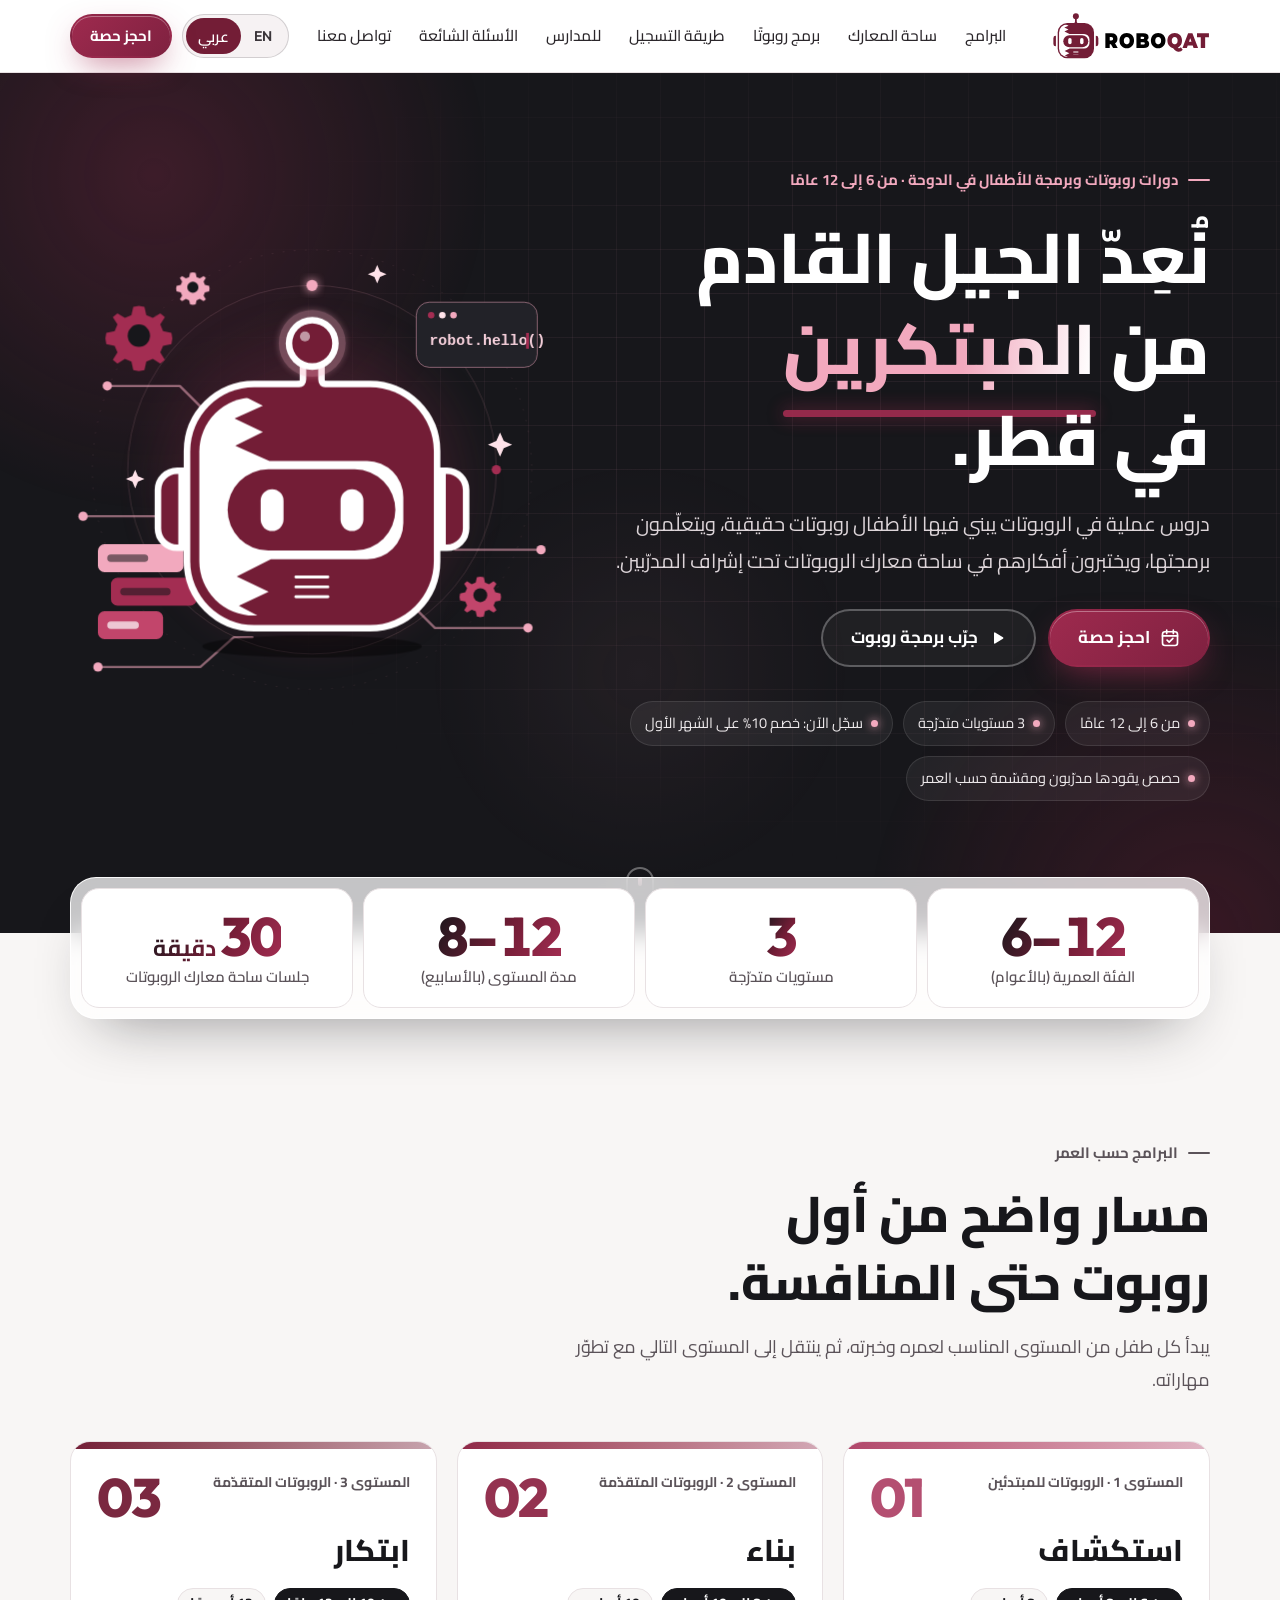
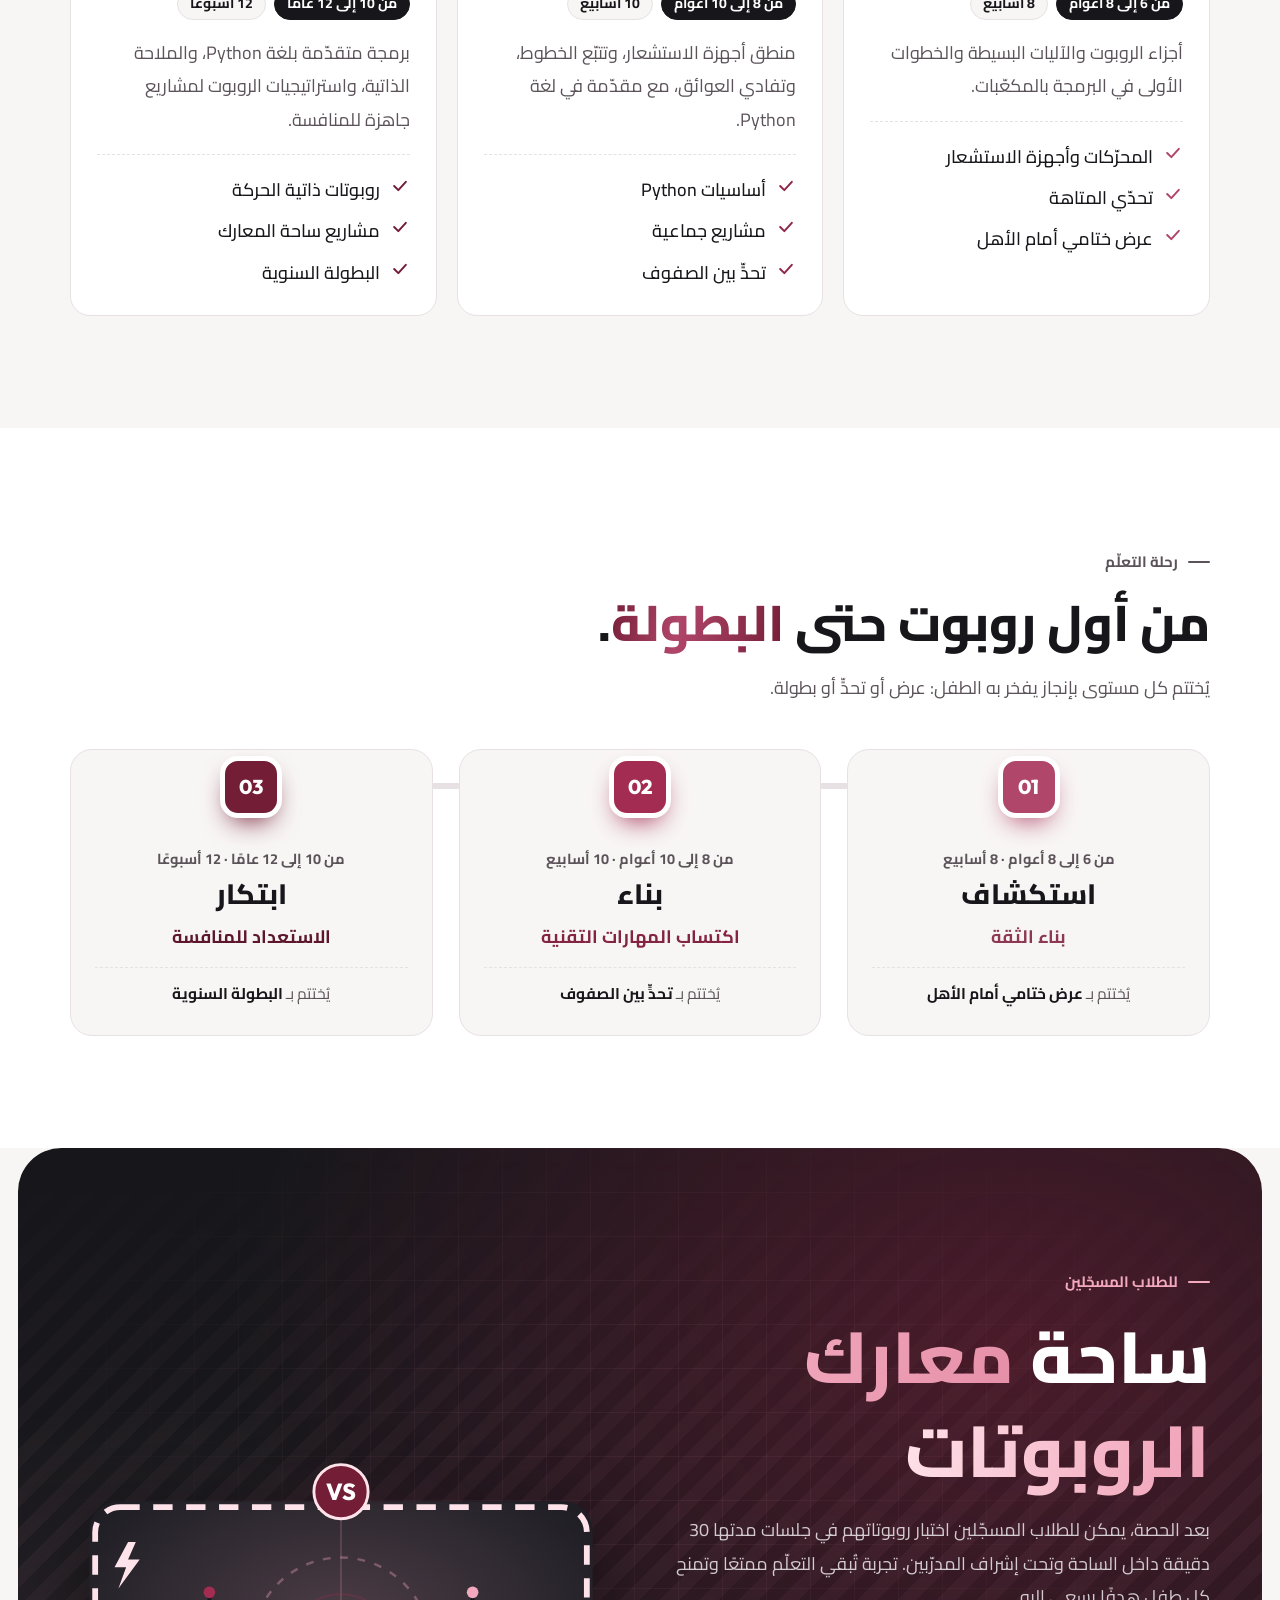
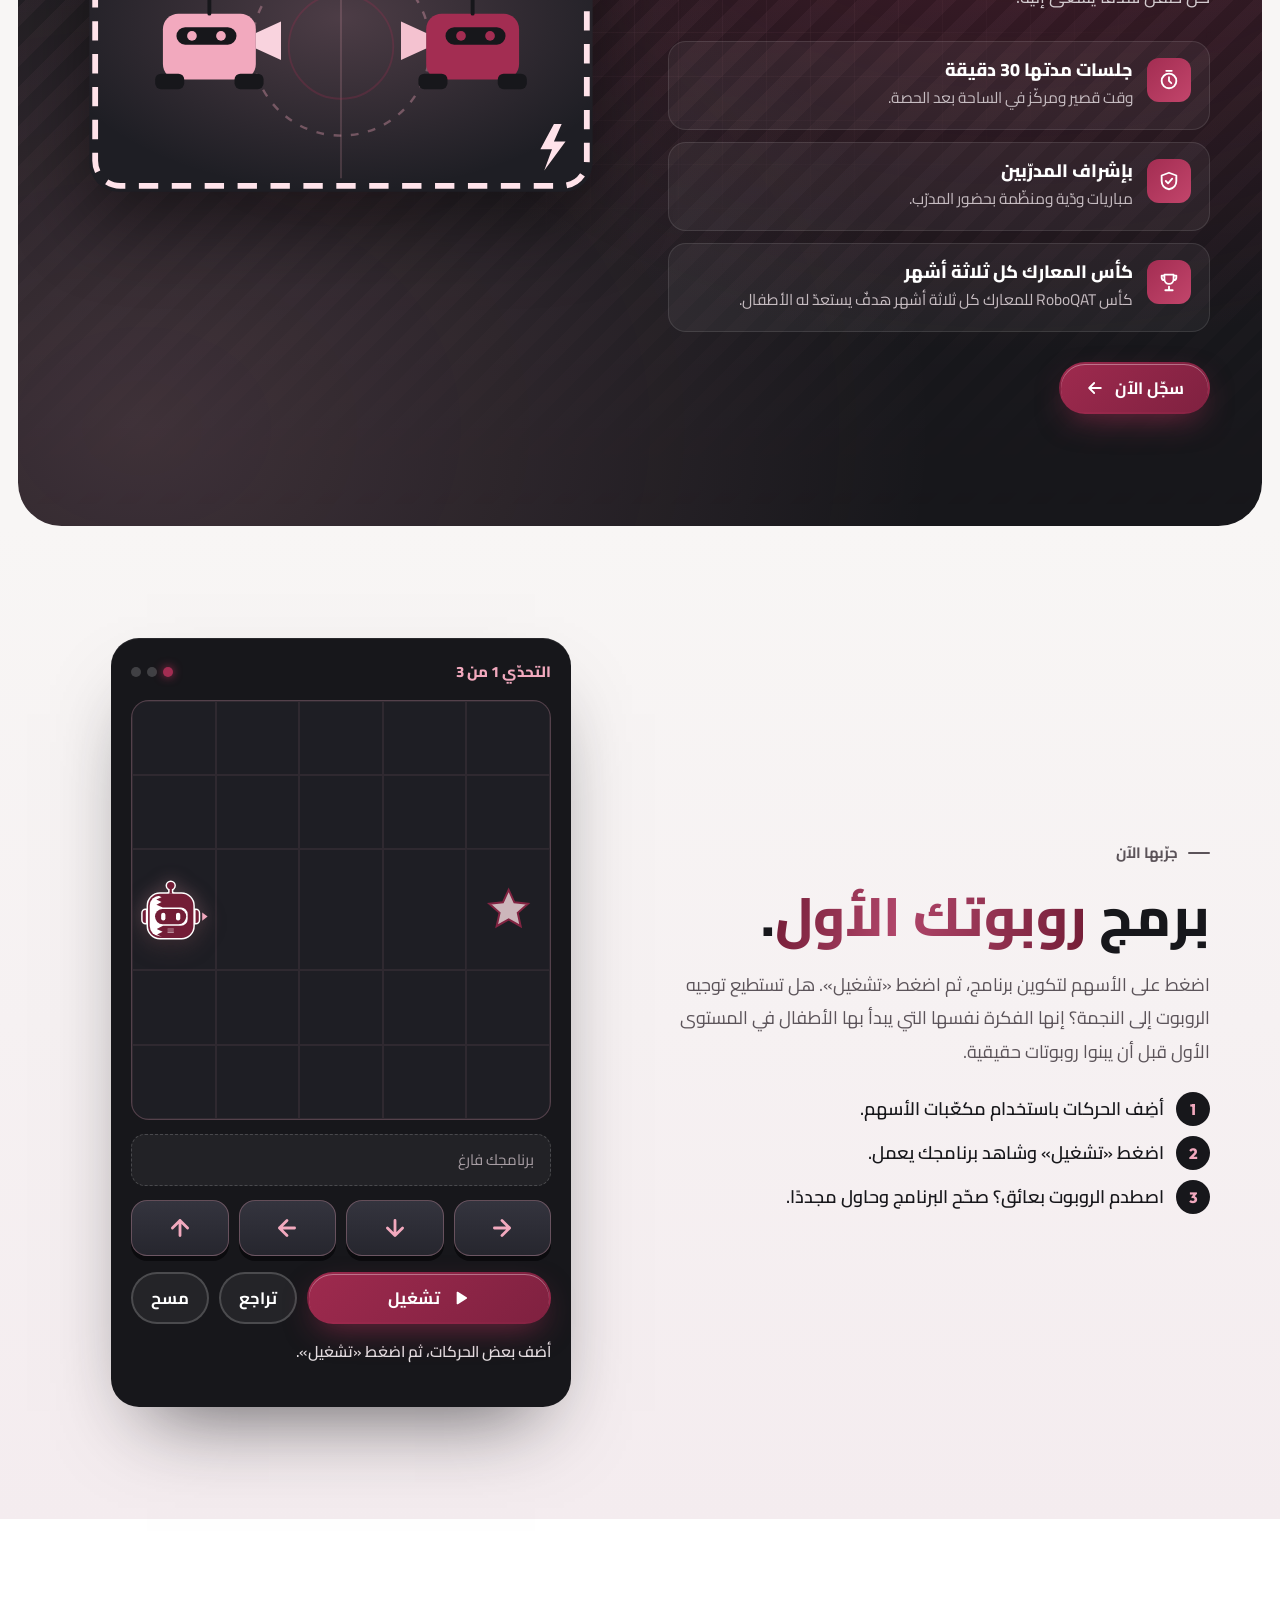
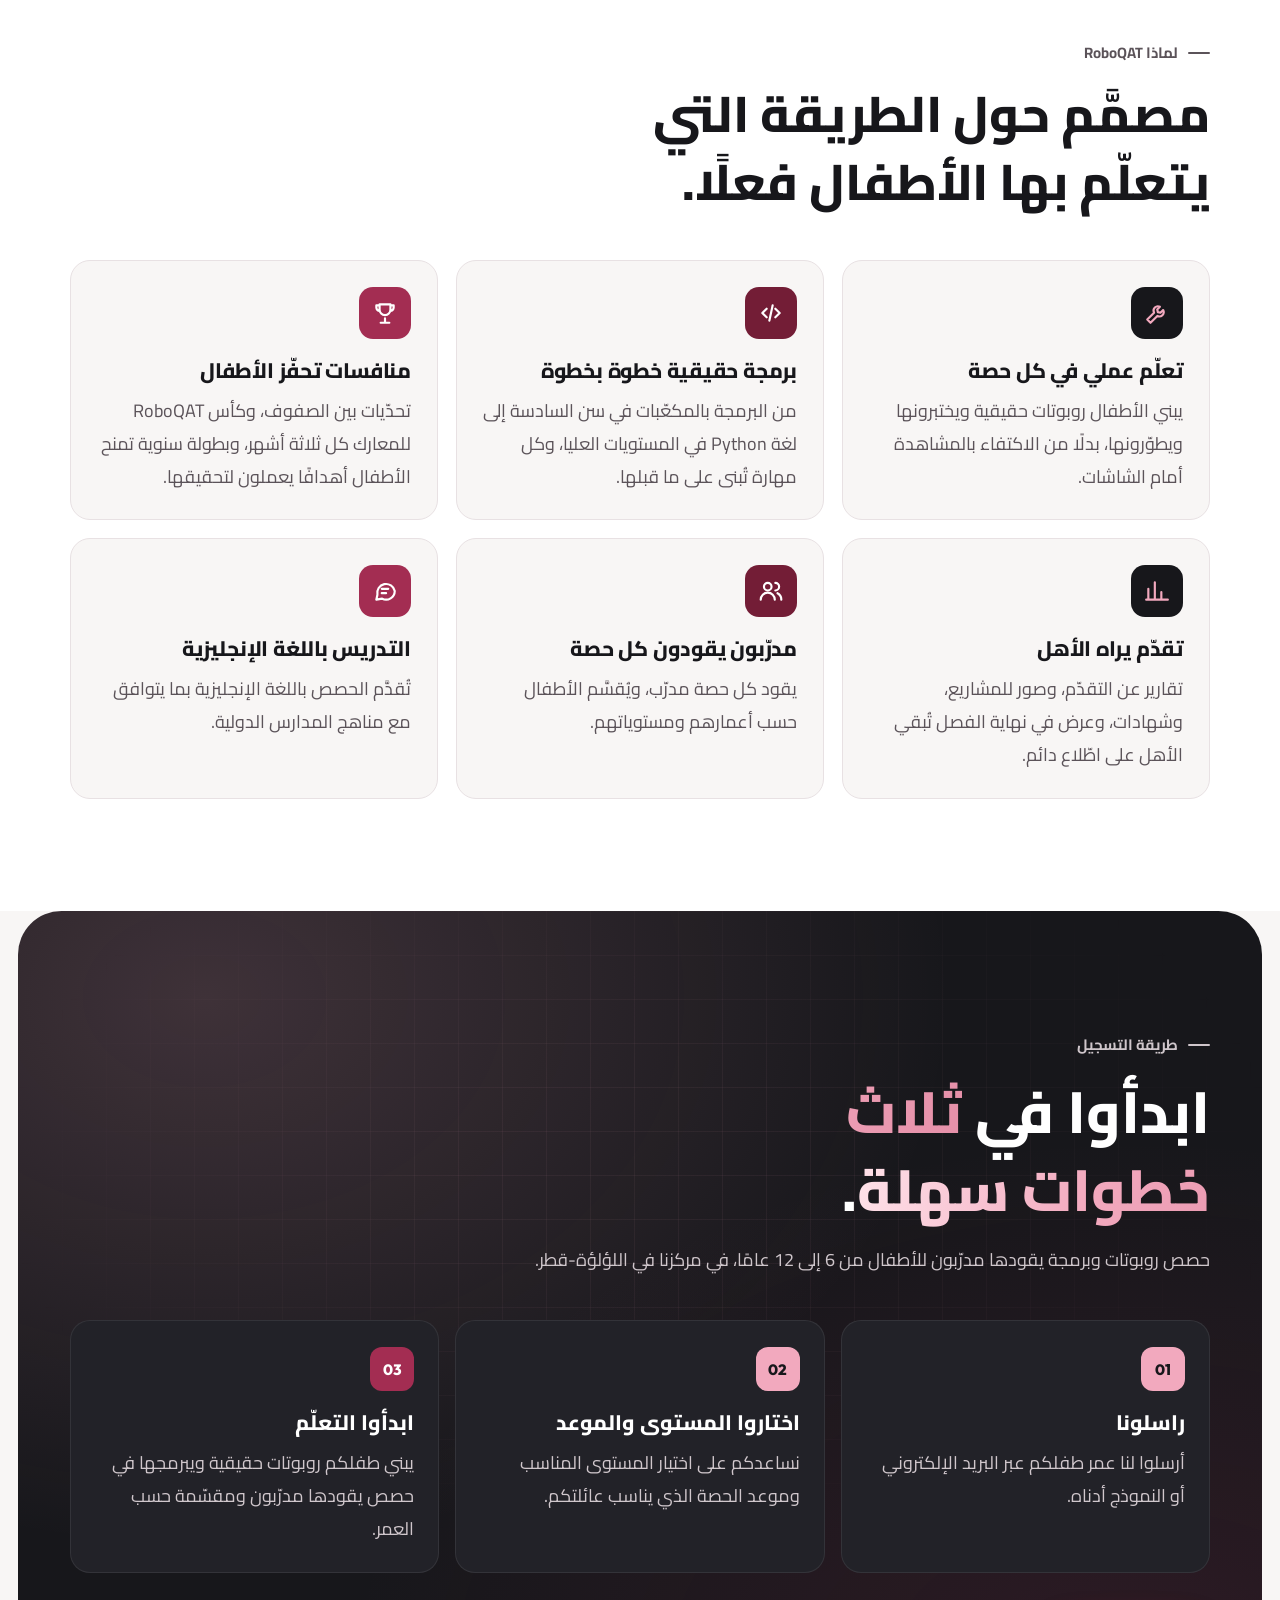
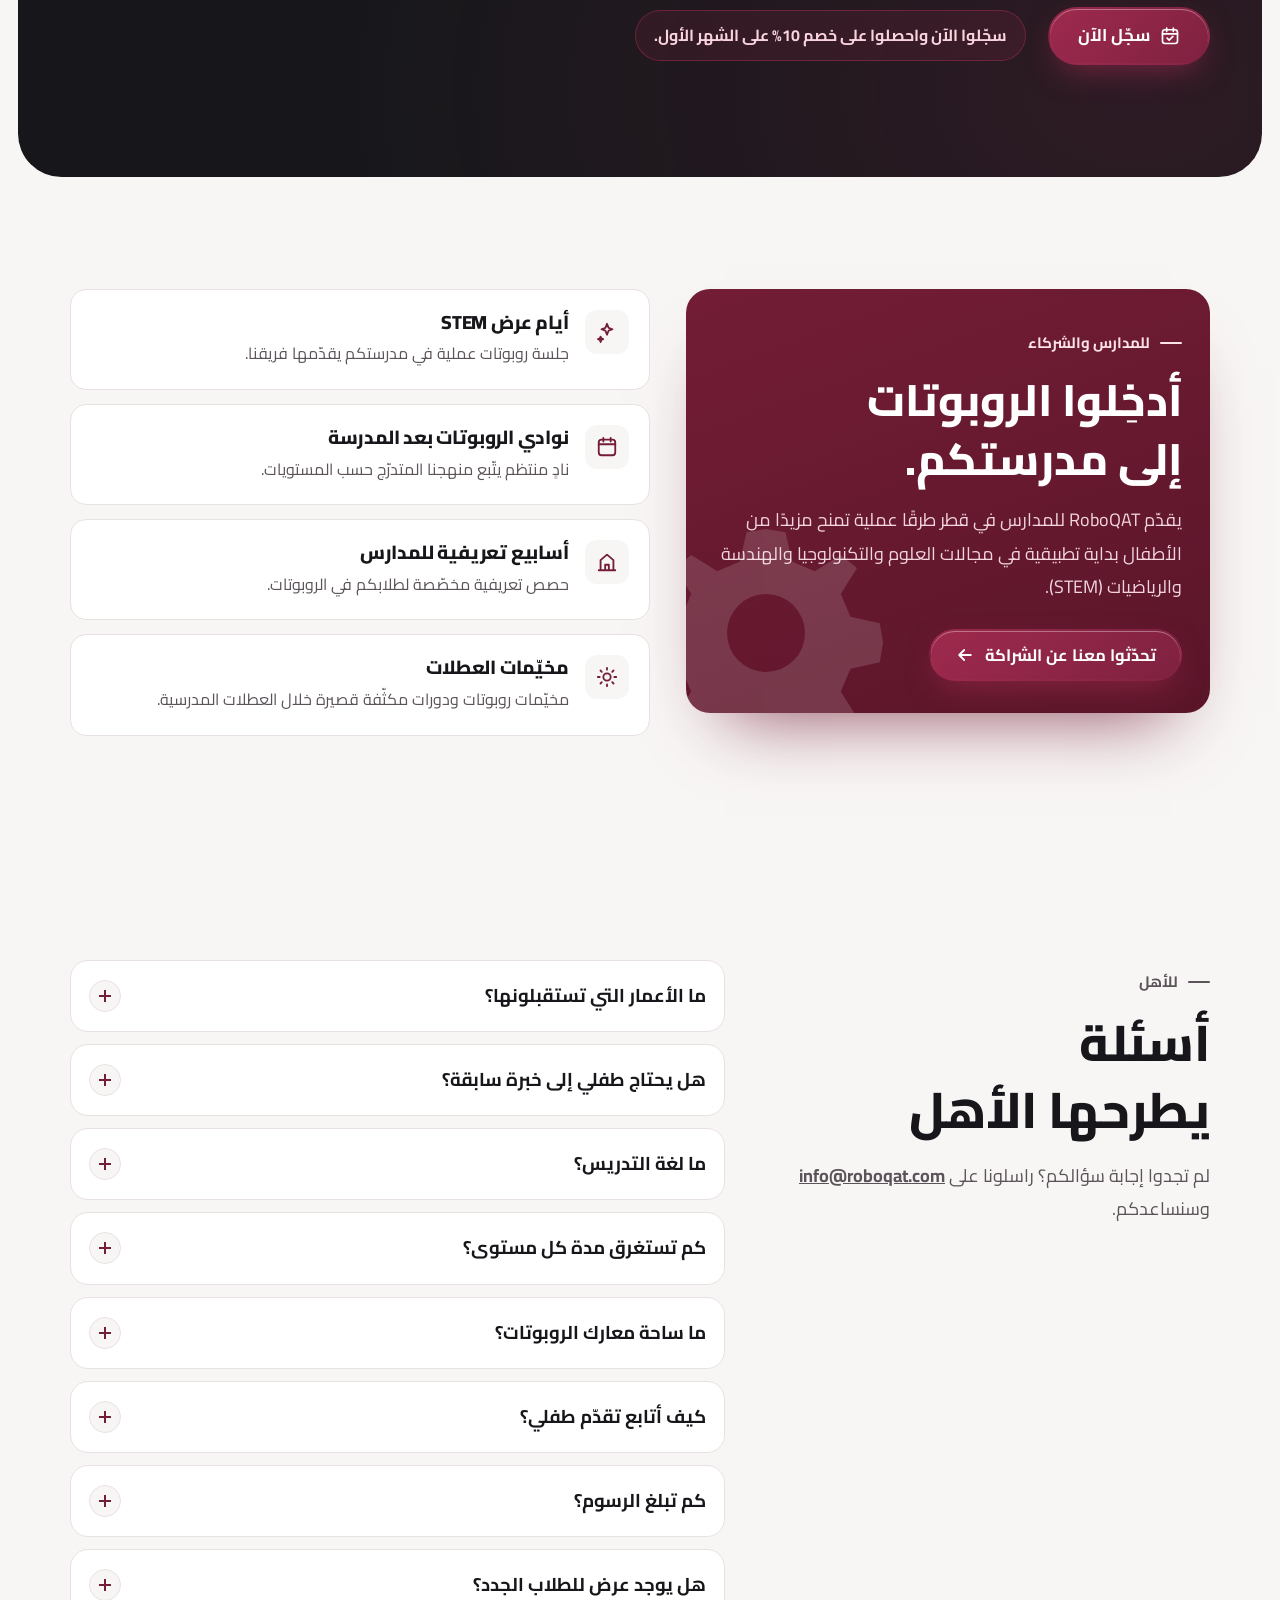
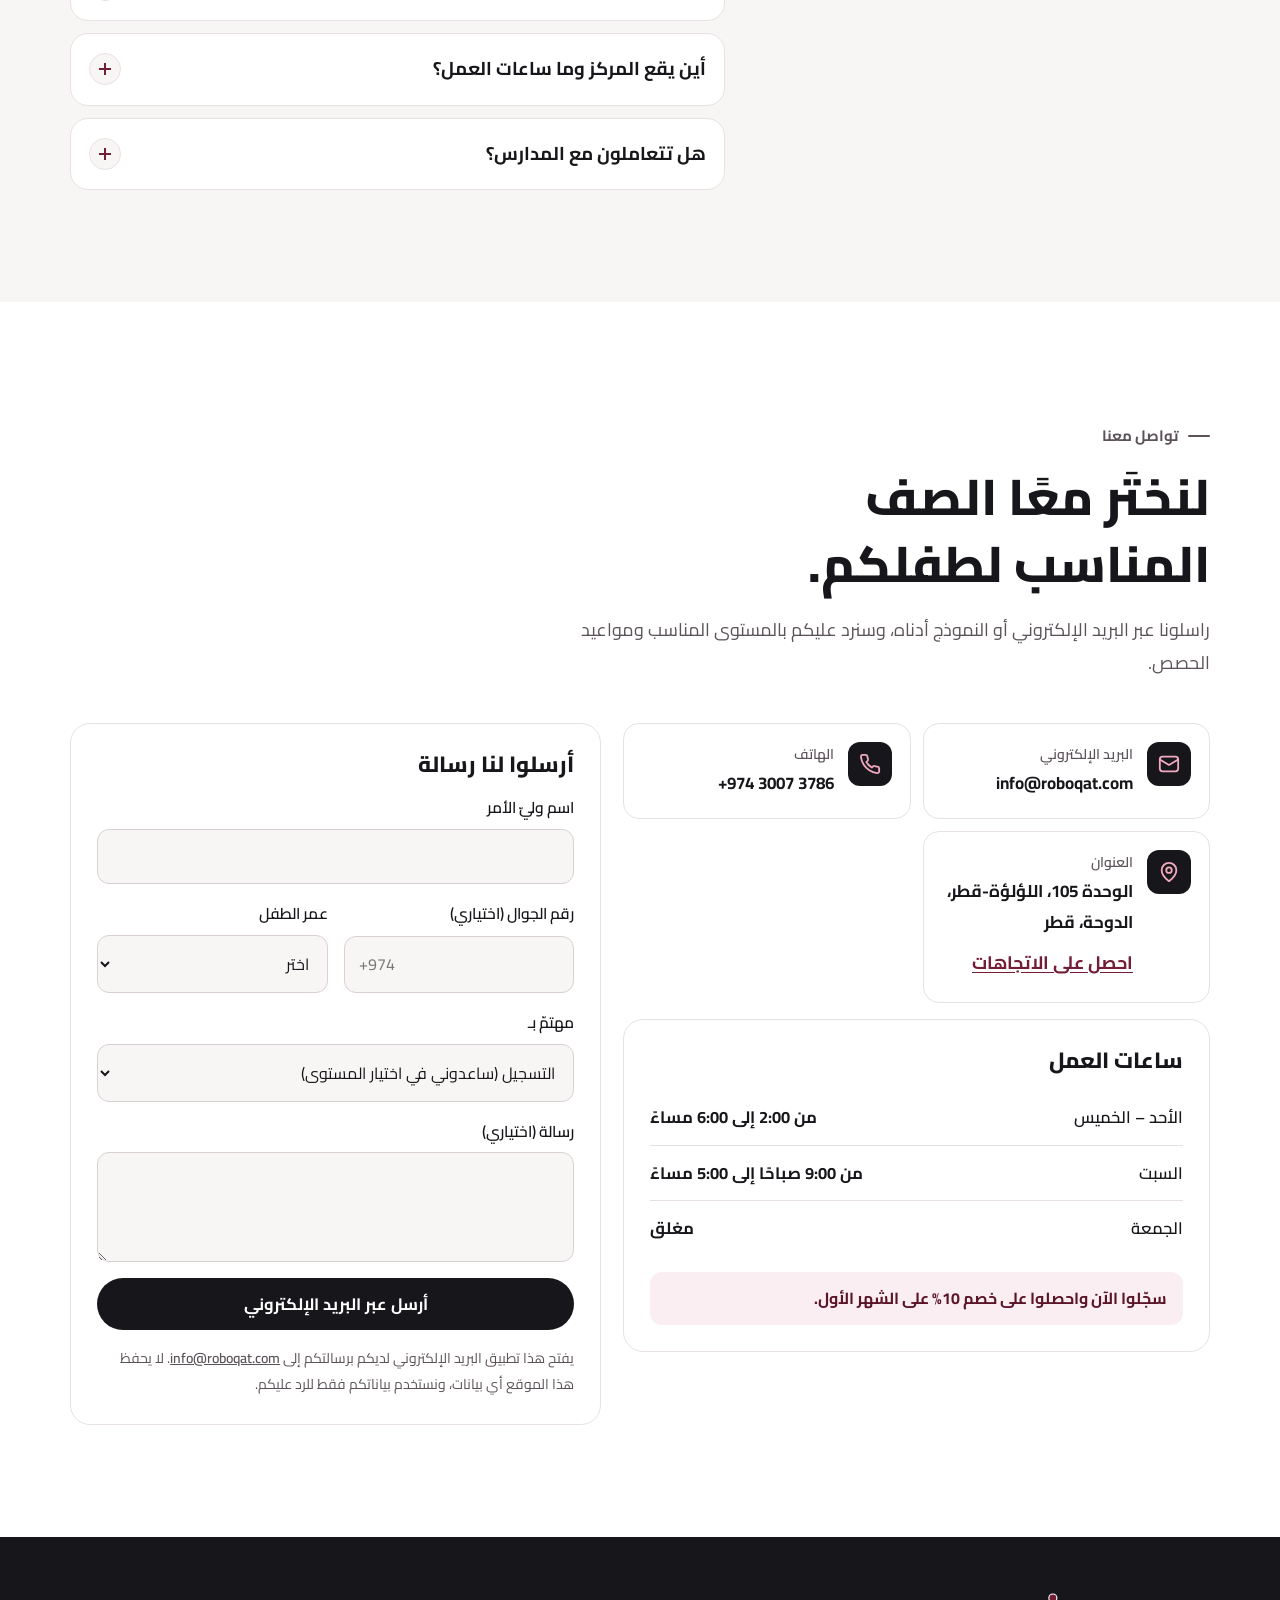
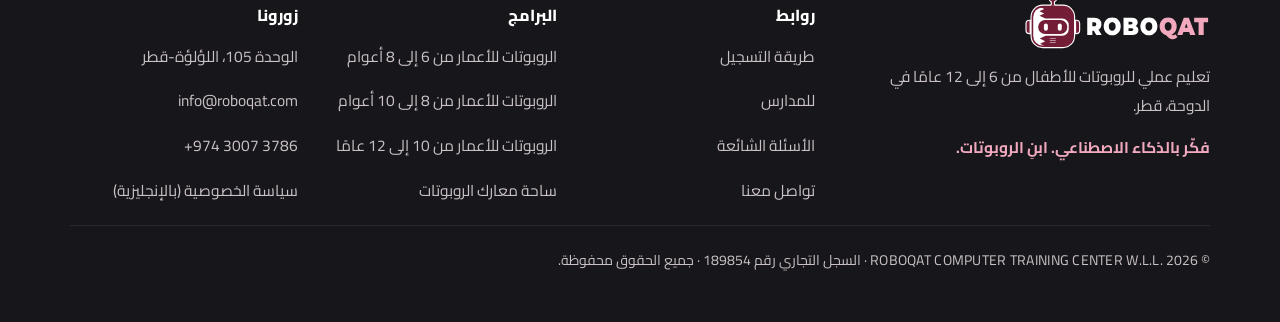
==== commit ce13e876: "Rebrand to official RoboQAT maroon logo Co-Authored-By: Claude Opus 5.5 <noreply@anthropic.com>" ====
--- a/ar/index.html
+++ b/ar/index.html
@@ -27,8 +27,10 @@
 <meta name="twitter:description" content="دورات عملية في الروبوتات والبرمجة للأطفال من 6 إلى 12 عامًا في اللؤلؤة-قطر، الدوحة. سجّلوا الآن واحصلوا على خصم 10% على الشهر الأول.">
 <meta name="twitter:image" content="https://roboqat.com/assets/og-image.png">
 <meta name="twitter:image:alt" content="RoboQAT: دورات روبوتات وبرمجة للأطفال في الدوحة، قطر">
-<meta name="theme-color" content="#0A1628">
-<link rel="icon" href="../assets/roboqat-logo1-icon.svg" type="image/svg+xml">
+<meta name="theme-color" content="#731D36">
+<link rel="icon" href="../assets/favicon.svg" type="image/svg+xml">
+<link rel="icon" href="../assets/favicon-32.png" sizes="32x32" type="image/png">
+<link rel="apple-touch-icon" href="../assets/apple-touch-icon.png">
 <link rel="preconnect" href="https://fonts.googleapis.com">
 <link rel="preconnect" href="https://fonts.gstatic.com" crossorigin>
 <link rel="stylesheet" href="https://fonts.googleapis.com/css2?family=Cairo:wght@400;700;800&family=Outfit:wght@600;800&display=swap">
@@ -44,11 +46,13 @@
    ],
    "@id": "https://roboqat.com/#organization",
    "name": "RoboQAT",
-   "alternateName": "RoboQAT Robotics Institute",
+   "legalName": "ROBOQAT COMPUTER TRAINING CENTER W.L.L.",
+   "slogan": "Think AI. Build Robots.",
    "url": "https://roboqat.com/",
-   "logo": "https://roboqat.com/assets/roboqat-logo1-horizontal.svg",
+   "logo": "https://roboqat.com/assets/roboqat-logo.png",
    "image": "https://roboqat.com/assets/og-image.png",
    "email": "info@roboqat.com",
+   "telephone": "+974 3007 3786",
    "description": "دورات روبوتات وبرمجة للأطفال من 6 إلى 12 عامًا في اللؤلؤة-قطر، الدوحة: ثلاثة مستويات من البرمجة بالمكعّبات حتى لغة Python، وساحة معارك روبوتات. سجّلوا الآن.",
    "areaServed": [
     {
@@ -90,7 +94,12 @@
      "opens": "09:00",
      "closes": "17:00"
     }
-   ]
+   ],
+   "identifier": {
+    "@type": "PropertyValue",
+    "propertyID": "Commercial Registration (Qatar)",
+    "value": "189854"
+   }
   },
   {
    "@type": "WebSite",
@@ -252,7 +261,7 @@
 <header class="site-head">
  <div class="wrap head-in">
   <a class="logo" href="#top" aria-label="الصفحة الرئيسية لـ RoboQAT">
-   <svg class="brand" viewBox="12 12 624 196" aria-hidden="true" style="direction:ltr"><defs><filter id="lglow"><feGaussianBlur stdDeviation="3" result="b"/><feMerge><feMergeNode in="b"/><feMergeNode in="SourceGraphic"/></feMerge></filter></defs> <circle cx="110" cy="110" r="90" fill="#0A1628" stroke="#00D4FF" stroke-width="8"/> <text x="47" y="154" font-family="Arial Black, Arial" font-weight="900" font-size="120" fill="#FFFFFF">R</text> <g transform="translate(116,72)"> <rect x="0" y="18" rx="18" ry="18" width="70" height="70" fill="#8A1538" stroke="#FFFFFF" stroke-width="4"/> <line x1="35" y1="18" x2="35" y2="0" stroke="#FF6B2B" stroke-width="5" stroke-linecap="round"/> <circle class="ant-glow" cx="35" cy="-4" r="7" fill="#FF6B2B"/> <circle class="blink" cx="23" cy="50" r="7" fill="#00D4FF" filter="url(#lglow)"/> <circle class="blink" cx="47" cy="50" r="7" fill="#00D4FF" filter="url(#lglow)"/> <rect x="22" y="68" width="26" height="5" rx="2" fill="#FF6B2B"/> <path d="M 55 88 Q 83 92 82 65" fill="none" stroke="#8A1538" stroke-width="14" stroke-linecap="round"/> <path d="M 75 75 L 94 75" stroke="#FFFFFF" stroke-width="5" stroke-linecap="round"/> </g> <text x="250" y="122" font-family="Arial, Helvetica, sans-serif" font-weight="800" font-size="78" fill="#FFFFFF">Robo</text> <text x="455" y="122" font-family="Arial, Helvetica, sans-serif" font-weight="800" font-size="78" fill="#8A1538">QAT</text> <text x="253" y="162" font-family="Arial, Helvetica, sans-serif" font-size="24" letter-spacing="2" fill="#00D4FF">ROBOTICS INSTITUTE</text></svg>
+   <svg class="brand" viewBox="46.1 -1.0 906.4 274.9" aria-hidden="true" focusable="false" style="direction:ltr;aspect-ratio:906.4/274.9"><g transform="translate(0 0) scale(0.62)"><defs><clipPath id="rqhd-in"><rect x="139.5" y="113" width="311" height="300.5" rx="75"/></clipPath></defs><g class="rq-ant"><path d="M286.75 60V88Q286.75 99 275 99.6H314.5Q303.25 99 303.25 88V60Z" fill="#731D36"/><circle class="rq-bulb" cx="295" cy="38.5" r="27.5" fill="#731D36"/></g><path d="M110.5 218.5V315.5H109A22 22 0 0 1 87 293.5V240.5A22 22 0 0 1 109 218.5Z" fill="#731D36"/><path d="M479 218.5V315.5H480.5A22 22 0 0 0 502.5 293.5V240.5A22 22 0 0 0 480.5 218.5Z" fill="#731D36"/><rect x="127" y="99" width="335.5" height="327.5" rx="88" fill="#731D36"/><path clip-path="url(#rqhd-in)" fill="#fff" d="M130 104H186.5L227 124.5L188 142L227 160.5L189 179.5L236 200.5H370.5A50 50 0 0 1 420.5 250.5V286A50 50 0 0 1 370.5 336H238L191 359.5L235 380.5L194 400L234 421H130Z"/><rect x="178.5" y="212" width="231" height="112" rx="56" fill="#731D36"/><g class="rq-eyes blink" fill="#fff"><rect x="224" y="239.5" width="31.5" height="57.5" rx="15.75"/><rect x="334" y="239.5" width="31.5" height="57.5" rx="15.75"/></g><g fill="#fff"><rect x="270.5" y="358.4" width="48" height="3.9" rx="1.9"/><rect x="270.5" y="372.1" width="48" height="3.9" rx="1.9"/><rect x="270.5" y="385.6" width="48" height="3.9" rx="1.9"/></g></g><g transform="translate(341.0 -387.6)"><path fill="#000000" d="M10.7 592.5V508.5H45.3Q62.4 508.5 71.3 517Q80.2 525.5 80.2 540.2Q80.2 549.9 76.1 556.9Q72 563.9 64.4 567.7Q56.8 571.4 46.4 571.4H24.6L35.7 559.7V592.5ZM55.1 592.5 36.9 561.9H63.4L81.8 592.5ZM35.7 562.9 24.6 550H44.8Q50 550 52.5 547.4Q55 544.7 55 540.2Q55 535.6 52.5 533Q50 530.3 44.8 530.3H24.6L35.7 517.5ZM133.3 594.4Q124.2 594.4 116.6 591.2Q108.9 587.9 103.2 582Q97.6 576.1 94.5 568Q91.4 560 91.4 550.4Q91.4 540.9 94.5 532.9Q97.6 525 103.2 519Q108.9 513.1 116.5 509.8Q124.2 506.6 133.2 506.6Q142.4 506.6 150 509.8Q157.6 513.1 163.3 519Q168.9 525 172 532.9Q175.1 540.9 175.1 550.4Q175.1 560 172 568Q168.9 576.1 163.3 582Q157.6 587.9 150 591.2Q142.4 594.4 133.3 594.4ZM133.2 571.5Q136.7 571.5 139.8 570.1Q142.8 568.6 145.1 565.9Q147.4 563.2 148.6 559.3Q149.9 555.4 149.9 550.5Q149.9 545.6 148.6 541.7Q147.4 537.8 145.1 535.1Q142.8 532.4 139.8 530.9Q136.8 529.5 133.3 529.5Q129.8 529.5 126.7 530.9Q123.7 532.4 121.4 535.1Q119.1 537.8 117.9 541.7Q116.6 545.6 116.6 550.5Q116.6 555.4 117.9 559.3Q119.1 563.2 121.4 565.9Q123.7 568.6 126.7 570.1Q129.7 571.5 133.2 571.5ZM188.7 592.5V508.5H228.3Q243.7 508.5 251 514.7Q258.3 520.9 258.3 530.5Q258.3 536.8 255.2 541.8Q252.1 546.8 246.1 549.7Q240.2 552.5 231.5 552.5L233.6 546.1Q242.3 546.1 248.6 548.8Q254.9 551.6 258.4 556.8Q261.8 562 261.8 569.3Q261.8 580.3 253.8 586.4Q245.8 592.5 230.4 592.5ZM213.3 572.7H228.3Q232.5 572.7 234.5 571Q236.6 569.3 236.6 566.1Q236.6 562.9 234.5 561.2Q232.5 559.5 228.3 559.5H211.6V540.8H224.9Q229.2 540.8 231.1 539.2Q233.1 537.5 233.1 534.5Q233.1 531.4 231.1 529.9Q229.2 528.3 224.9 528.3H213.3ZM313.3 594.4Q304.2 594.4 296.6 591.2Q288.9 587.9 283.2 582Q277.6 576.1 274.5 568Q271.4 560 271.4 550.4Q271.4 540.9 274.5 532.9Q277.6 525 283.2 519Q288.9 513.1 296.5 509.8Q304.2 506.6 313.2 506.6Q322.4 506.6 330 509.8Q337.6 513.1 343.3 519Q348.9 525 352 532.9Q355.1 540.9 355.1 550.4Q355.1 560 352 568Q348.9 576.1 343.3 582Q337.6 587.9 330 591.2Q322.4 594.4 313.3 594.4ZM313.2 571.5Q316.7 571.5 319.8 570.1Q322.8 568.6 325.1 565.9Q327.4 563.2 328.6 559.3Q329.9 555.4 329.9 550.5Q329.9 545.6 328.6 541.7Q327.4 537.8 325.1 535.1Q322.8 532.4 319.8 530.9Q316.8 529.5 313.3 529.5Q309.8 529.5 306.7 530.9Q303.7 532.4 301.4 535.1Q299.1 537.8 297.9 541.7Q296.6 545.6 296.6 550.5Q296.6 555.4 297.9 559.3Q299.1 563.2 301.4 565.9Q303.7 568.6 306.7 570.1Q309.7 571.5 313.2 571.5Z"/><path fill="#731D36" d="M407.9 594.4Q398.9 594.4 391.2 591.2Q383.5 587.9 377.9 582Q372.3 576.1 369.1 568Q366 560 366 550.5Q366 540.9 369.1 532.9Q372.3 524.9 377.9 519Q383.5 513.1 391.2 509.8Q398.9 506.6 407.9 506.6Q417 506.6 424.6 509.8Q432.3 513.1 437.9 519Q443.5 524.9 446.6 532.9Q449.8 540.9 449.8 550.5Q449.8 560 446.6 568Q443.5 576.1 437.9 582Q432.3 587.9 424.6 591.2Q417 594.4 407.9 594.4ZM432.2 613.7Q427 613.7 422.5 612.6Q418.1 611.5 413.9 608.8Q409.7 606.2 405.1 601.6Q400.6 596.9 394.9 590.1L420.8 582.9Q423.4 587.3 425.2 589.7Q427 592.1 428.7 593.1Q430.5 594.1 432.7 594.1Q438.2 594.1 443 588.7L453.8 603.1Q445.8 613.7 432.2 613.7ZM407.9 571.5Q411.4 571.5 414.4 570.1Q417.4 568.6 419.7 565.9Q422 563.2 423.2 559.3Q424.5 555.4 424.5 550.5Q424.5 545.6 423.2 541.7Q422 537.8 419.7 535.1Q417.4 532.4 414.4 530.9Q411.4 529.5 407.9 529.5Q404.4 529.5 401.4 530.9Q398.3 532.4 396.1 535.1Q393.8 537.8 392.5 541.7Q391.2 545.6 391.2 550.5Q391.2 555.4 392.5 559.3Q393.8 563.2 396.1 565.9Q398.3 568.6 401.4 570.1Q404.4 571.5 407.9 571.5ZM452.3 592.5 484.7 508.5H509.3L541.7 592.5H515.9L491.9 521.9H501.7L477.7 592.5ZM471.6 577.9 477.9 557.5H512.1L518.4 577.9ZM557.2 592.5V530.5H535.5V508.5H604V530.5H582.3V592.5Z"/></g></svg>
   </a>
   <nav class="nav" id="nav" aria-label="القائمة الرئيسية">
    <ul>
@@ -308,73 +317,44 @@
     </defs>
     <!-- layer 1: rings + circuit traces -->
     <g class="layer" style="--d:-10">
-     <circle cx="260" cy="250" r="236" fill="none" stroke="#00D4FF" stroke-opacity=".12" stroke-dasharray="2 10"/>
-     <circle cx="260" cy="250" r="198" fill="none" stroke="#00D4FF" stroke-opacity=".18"/>
-     <g class="orbit"><circle cx="260" cy="52" r="6" fill="#00D4FF" filter="url(#hglow)"/><circle cx="458" cy="250" r="5" fill="#FF6B2B"/><circle cx="90" cy="350" r="4" fill="#FFD166"/></g>
-     <g class="traces" fill="none" stroke="#00D4FF" stroke-width="2.5" stroke-linecap="round" stroke-linejoin="round" stroke-opacity=".55">
+     <circle cx="260" cy="250" r="236" fill="none" stroke="#F2A9BE" stroke-opacity=".12" stroke-dasharray="2 10"/>
+     <circle cx="260" cy="250" r="198" fill="none" stroke="#F2A9BE" stroke-opacity=".18"/>
+     <g class="orbit"><circle cx="260" cy="52" r="6" fill="#F2A9BE" filter="url(#hglow)"/><circle cx="458" cy="250" r="5" fill="#A32D52"/><circle cx="90" cy="350" r="4" fill="#FFE3EA"/></g>
+     <g class="traces" fill="none" stroke="#F2A9BE" stroke-width="2.5" stroke-linecap="round" stroke-linejoin="round" stroke-opacity=".55">
       <path pathLength="1" d="M14 300H112L152 262H184"/>
       <path pathLength="1" d="M506 336H414L376 298H338"/>
       <path pathLength="1" d="M40 160H118L150 192"/>
       <path pathLength="1" d="M492 420H392L356 384"/>
       <path pathLength="1" d="M30 462H140L176 430H196"/>
      </g>
-     <g class="pulses" fill="none" stroke="#7AE9FF" stroke-width="3.5" stroke-linecap="round">
+     <g class="pulses" fill="none" stroke="#F9D3DE" stroke-width="3.5" stroke-linecap="round">
       <path pathLength="1" d="M14 300H112L152 262H184"/>
       <path pathLength="1" d="M506 336H414L376 298H338"/>
       <path pathLength="1" d="M30 462H140L176 430H196"/>
      </g>
-     <g fill="#00D4FF"><circle cx="14" cy="300" r="5"/><circle cx="506" cy="336" r="5"/><circle cx="40" cy="160" r="5"/><circle cx="492" cy="420" r="5"/><circle cx="30" cy="462" r="5"/></g>
+     <g fill="#F2A9BE"><circle cx="14" cy="300" r="5"/><circle cx="506" cy="336" r="5"/><circle cx="40" cy="160" r="5"/><circle cx="492" cy="420" r="5"/><circle cx="30" cy="462" r="5"/></g>
     </g>
     <!-- layer 2: floating props -->
     <g class="layer" style="--d:14">
-     <g transform="translate(34 66)"><g class="spin"><path d="M40 8l6 1 2 9 7 3 8-5 5 4-5 8 3 7 9 2 1 6-1 6-9 2-3 7 5 8-5 4-8-5-7 3-2 9-6 1-6-1-2-9-7-3-8 5-5-4 5-8-3-7-9-2-1-6 1-6 9-2 3-7-5-8 5-4 8 5 7-3 2-9z" fill="#FF6B2B"/><circle cx="40" cy="40" r="12" fill="#0A1628"/></g></g>
-     <g transform="translate(112 34) scale(.5)"><g class="spin rev"><path d="M40 8l6 1 2 9 7 3 8-5 5 4-5 8 3 7 9 2 1 6-1 6-9 2-3 7 5 8-5 4-8-5-7 3-2 9-6 1-6-1-2-9-7-3-8 5-5-4 5-8-3-7-9-2-1-6 1-6 9-2 3-7-5-8 5-4 8 5 7-3 2-9z" fill="#00D4FF"/><circle cx="40" cy="40" r="12" fill="#0A1628"/></g></g>
+     <g transform="translate(34 66)"><g class="spin"><path d="M40 8l6 1 2 9 7 3 8-5 5 4-5 8 3 7 9 2 1 6-1 6-9 2-3 7 5 8-5 4-8-5-7 3-2 9-6 1-6-1-2-9-7-3-8 5-5-4 5-8-3-7-9-2-1-6 1-6 9-2 3-7-5-8 5-4 8 5 7-3 2-9z" fill="#A32D52"/><circle cx="40" cy="40" r="12" fill="#17171B"/></g></g>
+     <g transform="translate(112 34) scale(.5)"><g class="spin rev"><path d="M40 8l6 1 2 9 7 3 8-5 5 4-5 8 3 7 9 2 1 6-1 6-9 2-3 7 5 8-5 4-8-5-7 3-2 9-6 1-6-1-2-9-7-3-8 5-5-4 5-8-3-7-9-2-1-6 1-6 9-2 3-7-5-8 5-4 8 5 7-3 2-9z" fill="#F2A9BE"/><circle cx="40" cy="40" r="12" fill="#17171B"/></g></g>
      <g transform="translate(372 70)"><g class="float-2">
-      <rect width="130" height="70" rx="14" fill="#11233F" stroke="#00D4FF" stroke-opacity=".55"/>
-      <circle cx="16" cy="14" r="3.5" fill="#FF6B2B"/><circle cx="28" cy="14" r="3.5" fill="#FFD166"/><circle cx="40" cy="14" r="3.5" fill="#00D4FF"/>
-      <text x="14" y="46" font-family="ui-monospace,Consolas,monospace" font-size="16" font-weight="700" fill="#7AE9FF" direction="ltr">robot.hello()</text>
-      <rect class="caret" x="118" y="33" width="3" height="17" fill="#FF6B2B"/>
+      <rect width="130" height="70" rx="14" fill="#222228" stroke="#F2A9BE" stroke-opacity=".55"/>
+      <circle cx="16" cy="14" r="3.5" fill="#A32D52"/><circle cx="28" cy="14" r="3.5" fill="#FFE3EA"/><circle cx="40" cy="14" r="3.5" fill="#F2A9BE"/>
+      <text x="14" y="46" font-family="ui-monospace,Consolas,monospace" font-size="16" font-weight="700" fill="#F9D3DE" direction="ltr">robot.hello()</text>
+      <rect class="caret" x="118" y="33" width="3" height="17" fill="#A32D52"/>
      </g></g>
      <g transform="translate(30 330)"><g class="float-3">
-      <rect width="92" height="30" rx="7" fill="#00D4FF"/><rect x="14" y="36" width="92" height="30" rx="7" fill="#FF6B2B"/><rect x="0" y="72" width="70" height="30" rx="7" fill="#C42A57"/>
-      <rect x="10" y="11" width="44" height="8" rx="4" fill="#0A1628" opacity=".55"/><rect x="24" y="47" width="54" height="8" rx="4" fill="#0A1628" opacity=".55"/><rect x="10" y="83" width="34" height="8" rx="4" fill="#fff" opacity=".7"/>
+      <rect width="92" height="30" rx="7" fill="#F2A9BE"/><rect x="14" y="36" width="92" height="30" rx="7" fill="#A32D52"/><rect x="0" y="72" width="70" height="30" rx="7" fill="#C2456B"/>
+      <rect x="10" y="11" width="44" height="8" rx="4" fill="#17171B" opacity=".55"/><rect x="24" y="47" width="54" height="8" rx="4" fill="#17171B" opacity=".55"/><rect x="10" y="83" width="34" height="8" rx="4" fill="#fff" opacity=".7"/>
      </g></g>
-     <g transform="translate(416 360) scale(.62)"><g class="spin"><path d="M40 8l6 1 2 9 7 3 8-5 5 4-5 8 3 7 9 2 1 6-1 6-9 2-3 7 5 8-5 4-8-5-7 3-2 9-6 1-6-1-2-9-7-3-8 5-5-4 5-8-3-7-9-2-1-6 1-6 9-2 3-7-5-8 5-4 8 5 7-3 2-9z" fill="#C42A57"/><circle cx="40" cy="40" r="12" fill="#0A1628"/></g></g>
-     <g fill="#FFD166"><path class="twinkle" d="M462 210l4 9 9 4-9 4-4 9-4-9-9-4 9-4z"/><path class="twinkle t2" d="M70 250l3 7 7 3-7 3-3 7-3-7-7-3 7-3z"/><path class="twinkle t3" d="M330 30l3 7 7 3-7 3-3 7-3-7-7-3 7-3z"/></g>
+     <g transform="translate(416 360) scale(.62)"><g class="spin"><path d="M40 8l6 1 2 9 7 3 8-5 5 4-5 8 3 7 9 2 1 6-1 6-9 2-3 7 5 8-5 4-8-5-7 3-2 9-6 1-6-1-2-9-7-3-8 5-5-4 5-8-3-7-9-2-1-6 1-6 9-2 3-7-5-8 5-4 8 5 7-3 2-9z" fill="#C2456B"/><circle cx="40" cy="40" r="12" fill="#17171B"/></g></g>
+     <g fill="#FFE3EA"><path class="twinkle" d="M462 210l4 9 9 4-9 4-4 9-4-9-9-4 9-4z"/><path class="twinkle t2" d="M70 250l3 7 7 3-7 3-3 7-3-7-7-3 7-3z"/><path class="twinkle t3" d="M330 30l3 7 7 3-7 3-3 7-3-7-7-3 7-3z"/></g>
     </g>
-    <!-- layer 3: the official RoboQAT logo robot (shapes and colours from roboqat-logo1-icon.svg, scaled 1.8x) -->
+    <!-- layer 3: the official RoboQAT robot (traced from the client's logo; see _build/make_logo.py) -->
     <g class="layer" style="--d:24">
-     <ellipse class="shadow" cx="260" cy="472" rx="120" ry="12" fill="#000" opacity=".35"/>
-     <g class="bot">
-      <g transform="translate(62 52) scale(1.8)">
-       <circle class="ring-glow" cx="110" cy="110" r="104" fill="none" stroke="#00D4FF" stroke-width="4" opacity=".5" filter="url(#hglow)"/>
-       <circle cx="110" cy="110" r="100" fill="#0A1628" stroke="#00D4FF" stroke-width="8"/>
-       <circle cx="110" cy="110" r="91" fill="none" stroke="#8B0000" stroke-width="2.5"/>
-       <g clip-path="url(#hcc)">
-        <rect x="44" y="30" width="28" height="162" rx="8" fill="#fff"/>
-        <path d="M72 34L72 134C72 134 152 134 152 84C152 34 72 34 72 34Z" fill="#8B0000"/>
-        <path d="M80 44L80 124C80 124 140 124 140 84C140 44 80 44 80 44Z" fill="#6B0000"/>
-        <g class="ant-bob">
-         <line x1="112" y1="34" x2="112" y2="10" stroke="#FF6B2B" stroke-width="6" stroke-linecap="round"/>
-         <circle class="ant-glow" cx="112" cy="5" r="10" fill="#FF6B2B" filter="url(#hlglow)"/>
-         <circle cx="112" cy="5" r="4" fill="#CC3300"/>
-        </g>
-        <circle class="eye-halo" cx="102" cy="74" r="15" fill="#00D4FF" opacity=".35" filter="url(#hlglow)"/>
-        <circle class="eye-halo" cx="130" cy="74" r="15" fill="#00D4FF" opacity=".35" filter="url(#hlglow)"/>
-        <g class="eyes">
-         <circle cx="102" cy="74" r="10" fill="#00D4FF" filter="url(#hlglow)"/>
-         <circle cx="130" cy="74" r="10" fill="#00D4FF" filter="url(#hlglow)"/>
-         <g class="pupils"><circle cx="99" cy="70" r="4" fill="#fff"/><circle cx="127" cy="70" r="4" fill="#fff"/></g>
-        </g>
-        <rect x="92" y="100" rx="5" ry="5" width="46" height="10" fill="#FF6B2B"/>
-        <g stroke="#8B0000" stroke-width="2"><line x1="103" y1="100" x2="103" y2="110"/><line x1="115" y1="100" x2="115" y2="110"/><line x1="127" y1="100" x2="127" y2="110"/></g>
-        <rect x="62" y="62" rx="5" ry="5" width="10" height="26" fill="#8B0000" stroke="#fff" stroke-width="2"/>
-        <rect x="152" y="62" rx="5" ry="5" width="10" height="26" fill="#8B0000" stroke="#fff" stroke-width="2"/>
-        <polygon points="80,134 134,134 180,196 122,196" fill="#8B0000"/>
-        <ellipse cx="151" cy="193" rx="22" ry="10" fill="#8B0000"/>
-       </g>
-      </g>
-     </g>
+     <ellipse class="shadow" cx="260" cy="440" rx="118" ry="12" fill="#000" opacity=".4"/>
+     <g class="bot"><g transform="translate(30.1 84.2) scale(.78)"><g fill="#fff" stroke="#fff" stroke-width="18" stroke-linejoin="round"><path d="M286.75 60V88Q286.75 99 275 99.6H314.5Q303.25 99 303.25 88V60Z"/><rect x="87" y="218.5" width="415.5" height="97" rx="22"/><rect x="127" y="99" width="335.5" height="327.5" rx="88"/></g><defs><clipPath id="rqhero-in"><rect x="139.5" y="113" width="311" height="300.5" rx="75"/></clipPath></defs><path d="M286.75 60V88Q286.75 99 275 99.6H314.5Q303.25 99 303.25 88V60Z" fill="#731D36"/><path d="M110.5 218.5V315.5H109A22 22 0 0 1 87 293.5V240.5A22 22 0 0 1 109 218.5Z" fill="#731D36"/><path d="M479 218.5V315.5H480.5A22 22 0 0 0 502.5 293.5V240.5A22 22 0 0 0 480.5 218.5Z" fill="#731D36"/><rect x="127" y="99" width="335.5" height="327.5" rx="88" fill="#731D36"/><path clip-path="url(#rqhero-in)" fill="#fff" d="M130 104H186.5L227 124.5L188 142L227 160.5L189 179.5L236 200.5H370.5A50 50 0 0 1 420.5 250.5V286A50 50 0 0 1 370.5 336H238L191 359.5L235 380.5L194 400L234 421H130Z"/><rect x="178.5" y="212" width="231" height="112" rx="56" fill="#731D36"/><g class="pupils"><g class="eyes" fill="#fff"><rect x="224" y="239.5" width="31.5" height="57.5" rx="15.75"/><rect x="334" y="239.5" width="31.5" height="57.5" rx="15.75"/></g></g><g fill="#fff"><rect x="270.5" y="358.4" width="48" height="3.9" rx="1.9"/><rect x="270.5" y="372.1" width="48" height="3.9" rx="1.9"/><rect x="270.5" y="385.6" width="48" height="3.9" rx="1.9"/></g><g class="ant-bob"><circle class="bulb-halo" cx="295" cy="38.5" r="46" fill="#F2A9BE" filter="url(#hglow)"/><circle cx="295" cy="38.5" r="36.5" fill="#fff"/><circle class="bulb" cx="295" cy="38.5" r="27.5" fill="#731D36"/><circle class="bulb-hi" cx="285" cy="29" r="7" fill="#fff" opacity=".55"/></g></g></g>
     </g>
    </svg>
   </div>
@@ -403,7 +383,7 @@
    <p>يبدأ كل طفل من المستوى المناسب لعمره وخبرته، ثم ينتقل إلى المستوى التالي مع تطوّر مهاراته.</p>
   </div>
   <div class="levels" data-stagger>
-   <article class="level spot" id="level-1" style="--c:#0088A6" data-reveal>
+   <article class="level spot" id="level-1" style="--c:#B0466A" data-reveal>
     <div class="top"><span class="tag">المستوى 1 · الروبوتات للمبتدئين</span><span class="num" aria-hidden="true">01</span></div>
     <h3>استكشاف</h3>
     <div class="age"><span class="pill strong">من 6 إلى 8 أعوام</span><span class="pill">8 أسابيع</span></div>
@@ -414,7 +394,7 @@
      <li><svg viewBox="0 0 24 24" fill="none" stroke="currentColor" stroke-width="2.4" stroke-linecap="round" stroke-linejoin="round" aria-hidden="true"><path d="M5 12l5 5 9-10"/></svg><span>عرض ختامي أمام الأهل</span></li>
     </ul>
    </article>
-   <article class="level spot" id="level-2" style="--c:#E8551A" data-reveal>
+   <article class="level spot" id="level-2" style="--c:#8F2747" data-reveal>
     <div class="top"><span class="tag">المستوى 2 · الروبوتات المتقدّمة</span><span class="num" aria-hidden="true">02</span></div>
     <h3>بناء</h3>
     <div class="age"><span class="pill strong">من 8 إلى 10 أعوام</span><span class="pill">10 أسابيع</span></div>
@@ -425,7 +405,7 @@
      <li><svg viewBox="0 0 24 24" fill="none" stroke="currentColor" stroke-width="2.4" stroke-linecap="round" stroke-linejoin="round" aria-hidden="true"><path d="M5 12l5 5 9-10"/></svg><span>تحدٍّ بين الصفوف</span></li>
     </ul>
    </article>
-   <article class="level spot" id="level-3" style="--c:#8A1538" data-reveal>
+   <article class="level spot" id="level-3" style="--c:#731D36" data-reveal>
     <div class="top"><span class="tag">المستوى 3 · الروبوتات المتقدّمة</span><span class="num" aria-hidden="true">03</span></div>
     <h3>ابتكار</h3>
     <div class="age"><span class="pill strong">من 10 إلى 12 عامًا</span><span class="pill">12 أسبوعًا</span></div>
@@ -451,21 +431,21 @@
   <div class="journey" id="journey-track">
    <div class="track" aria-hidden="true"><span class="fill"></span><span class="bot-dot"></span></div>
    <ol class="stops" data-stagger>
-    <li class="stop" style="--c:#00B7DB" data-reveal>
+    <li class="stop" style="--c:#B0466A" data-reveal>
      <span class="node" aria-hidden="true">01</span>
      <p class="stop-age">من 6 إلى 8 أعوام · 8 أسابيع</p>
      <h3>استكشاف</h3>
      <p class="goal">بناء الثقة</p>
      <p class="ends"><span>يُختتم بـ</span> <b>عرض ختامي أمام الأهل</b></p>
     </li>
-    <li class="stop" style="--c:#FF6B2B" data-reveal>
+    <li class="stop" style="--c:#A32D52" data-reveal>
      <span class="node" aria-hidden="true">02</span>
      <p class="stop-age">من 8 إلى 10 أعوام · 10 أسابيع</p>
      <h3>بناء</h3>
      <p class="goal">اكتساب المهارات التقنية</p>
      <p class="ends"><span>يُختتم بـ</span> <b>تحدٍّ بين الصفوف</b></p>
     </li>
-    <li class="stop" style="--c:#C42A57" data-reveal>
+    <li class="stop" style="--c:#731D36" data-reveal>
      <span class="node" aria-hidden="true">03</span>
      <p class="stop-age">من 10 إلى 12 عامًا · 12 أسبوعًا</p>
      <h3>ابتكار</h3>
@@ -495,35 +475,35 @@
   <div class="arena-stage" data-reveal>
    <svg viewBox="0 0 560 380" aria-hidden="true">
     <defs>
-     <radialGradient id="aspot" cx="50%" cy="40%" r="60%"><stop offset="0" stop-color="#00D4FF" stop-opacity=".22"/><stop offset="1" stop-color="#00D4FF" stop-opacity="0"/></radialGradient>
+     <radialGradient id="aspot" cx="50%" cy="40%" r="60%"><stop offset="0" stop-color="#F2A9BE" stop-opacity=".22"/><stop offset="1" stop-color="#F2A9BE" stop-opacity="0"/></radialGradient>
      <filter id="aglow" x="-60%" y="-60%" width="220%" height="220%"><feGaussianBlur stdDeviation="4" result="b"/><feMerge><feMergeNode in="b"/><feMergeNode in="SourceGraphic"/></feMerge></filter>
     </defs>
-    <rect x="20" y="50" width="520" height="300" rx="30" fill="#0E1E36"/>
+    <rect x="20" y="50" width="520" height="300" rx="30" fill="#1E1E24"/>
     <rect x="20" y="50" width="520" height="300" rx="30" fill="url(#aspot)"/>
-    <rect class="hazard" x="26" y="56" width="508" height="288" rx="26" fill="none" stroke="#FFD166" stroke-width="6" stroke-dasharray="20 14"/>
-    <line x1="280" y1="64" x2="280" y2="336" stroke="#00D4FF" stroke-opacity=".18" stroke-width="2"/>
-    <g transform="translate(280 200)"><g class="spin"><circle r="92" fill="none" stroke="#00D4FF" stroke-opacity=".35" stroke-width="2.5" stroke-dasharray="8 10"/></g></g>
-    <circle cx="280" cy="200" r="54" fill="none" stroke="#FF6B2B" stroke-opacity=".25" stroke-width="2"/>
+    <rect class="hazard" x="26" y="56" width="508" height="288" rx="26" fill="none" stroke="#FFE3EA" stroke-width="6" stroke-dasharray="20 14"/>
+    <line x1="280" y1="64" x2="280" y2="336" stroke="#F2A9BE" stroke-opacity=".18" stroke-width="2"/>
+    <g transform="translate(280 200)"><g class="spin"><circle r="92" fill="none" stroke="#F2A9BE" stroke-opacity=".35" stroke-width="2.5" stroke-dasharray="8 10"/></g></g>
+    <circle cx="280" cy="200" r="54" fill="none" stroke="#A32D52" stroke-opacity=".25" stroke-width="2"/>
     <g class="rush-a">
-     <rect x="96" y="166" width="96" height="68" rx="16" fill="#00D4FF"/>
-     <rect x="110" y="180" width="62" height="18" rx="9" fill="#0A1628"/><circle cx="126" cy="189" r="5" fill="#00D4FF"/><circle cx="156" cy="189" r="5" fill="#00D4FF"/>
-     <rect x="88" y="228" width="30" height="16" rx="6" fill="#0A1628"/><rect x="170" y="228" width="30" height="16" rx="6" fill="#0A1628"/>
-     <path d="M192 186l26-12v40l-26-12z" fill="#7AE9FF"/>
-     <line x1="144" y1="166" x2="144" y2="148" stroke="#0A1628" stroke-width="4" stroke-linecap="round"/><circle cx="144" cy="144" r="6" fill="#FF6B2B"/>
+     <rect x="96" y="166" width="96" height="68" rx="16" fill="#F2A9BE"/>
+     <rect x="110" y="180" width="62" height="18" rx="9" fill="#17171B"/><circle cx="126" cy="189" r="5" fill="#F2A9BE"/><circle cx="156" cy="189" r="5" fill="#F2A9BE"/>
+     <rect x="88" y="228" width="30" height="16" rx="6" fill="#17171B"/><rect x="170" y="228" width="30" height="16" rx="6" fill="#17171B"/>
+     <path d="M192 186l26-12v40l-26-12z" fill="#F9D3DE"/>
+     <line x1="144" y1="166" x2="144" y2="148" stroke="#17171B" stroke-width="4" stroke-linecap="round"/><circle cx="144" cy="144" r="6" fill="#A32D52"/>
     </g>
     <g class="rush-b">
-     <rect x="368" y="166" width="96" height="68" rx="16" fill="#FF6B2B"/>
-     <rect x="388" y="180" width="62" height="18" rx="9" fill="#0A1628"/><circle cx="404" cy="189" r="5" fill="#FF6B2B"/><circle cx="434" cy="189" r="5" fill="#FF6B2B"/>
-     <rect x="360" y="228" width="30" height="16" rx="6" fill="#0A1628"/><rect x="442" y="228" width="30" height="16" rx="6" fill="#0A1628"/>
-     <path d="M368 186l-26-12v40l26-12z" fill="#FFB08C"/>
-     <line x1="416" y1="166" x2="416" y2="148" stroke="#0A1628" stroke-width="4" stroke-linecap="round"/><circle cx="416" cy="144" r="6" fill="#00D4FF"/>
+     <rect x="368" y="166" width="96" height="68" rx="16" fill="#A32D52"/>
+     <rect x="388" y="180" width="62" height="18" rx="9" fill="#17171B"/><circle cx="404" cy="189" r="5" fill="#A32D52"/><circle cx="434" cy="189" r="5" fill="#A32D52"/>
+     <rect x="360" y="228" width="30" height="16" rx="6" fill="#17171B"/><rect x="442" y="228" width="30" height="16" rx="6" fill="#17171B"/>
+     <path d="M368 186l-26-12v40l26-12z" fill="#F4C2D0"/>
+     <line x1="416" y1="166" x2="416" y2="148" stroke="#17171B" stroke-width="4" stroke-linecap="round"/><circle cx="416" cy="144" r="6" fill="#F2A9BE"/>
     </g>
-    <g transform="translate(280 194)"><g class="spark" fill="#FFD166" filter="url(#aglow)">
+    <g transform="translate(280 194)"><g class="spark" fill="#FFE3EA" filter="url(#aglow)">
      <path d="M0-34l7 22 22-6-16 16 16 16-22-6-7 22-7-22-22 6 16-16-16-16 22 6z"/>
-     <g stroke="#FFD166" stroke-width="4" stroke-linecap="round"><path d="M0-50v-12M36-36l8-8M-36-36l-8-8M50 0h12M-50 0h-12"/></g>
+     <g stroke="#FFE3EA" stroke-width="4" stroke-linecap="round"><path d="M0-50v-12M36-36l8-8M-36-36l-8-8M50 0h12M-50 0h-12"/></g>
     </g></g>
-    <g transform="translate(280 40)"><circle r="28" fill="#8A1538" stroke="#FFD166" stroke-width="3"/><text y="9" text-anchor="middle" font-family="Outfit,sans-serif" font-weight="800" font-size="24" fill="#fff">VS</text></g>
-    <g fill="#FFD166" class="bolts"><path d="M60 92l-14 26h12l-8 22 22-30H60l8-18z"/><path d="M500 280l-14 26h12l-8 22 22-30h-12l8-18z"/></g>
+    <g transform="translate(280 40)"><circle r="28" fill="#731D36" stroke="#FFE3EA" stroke-width="3"/><text y="9" text-anchor="middle" font-family="Outfit,sans-serif" font-weight="800" font-size="24" fill="#fff">VS</text></g>
+    <g fill="#FFE3EA" class="bolts"><path d="M60 92l-14 26h12l-8 22 22-30H60l8-18z"/><path d="M500 280l-14 26h12l-8 22 22-30h-12l8-18z"/></g>
    </svg>
   </div>
  </div>
@@ -618,7 +598,7 @@
    <h2 id="sch-h">أدخِلوا الروبوتات إلى مدرستكم.</h2>
    <p>يقدّم RoboQAT للمدارس في قطر طرقًا عملية تمنح مزيدًا من الأطفال بداية تطبيقية في مجالات العلوم والتكنولوجيا والهندسة والرياضيات (STEM).</p>
    <a class="btn btn-primary wa shine" data-wa="school" href="mailto:info@roboqat.com?subject=School%20partnership"><span>تحدّثوا معنا عن الشراكة</span><svg class="flip" viewBox="0 0 24 24" fill="none" stroke="currentColor" stroke-width="2.2" stroke-linecap="round" stroke-linejoin="round" aria-hidden="true"><path d="M5 12h14M13 6l6 6-6 6"/></svg></a>
-   <svg class="deco" viewBox="0 0 80 80" aria-hidden="true"><g class="spin"><path d="M40 8l6 1 2 9 7 3 8-5 5 4-5 8 3 7 9 2 1 6-1 6-9 2-3 7 5 8-5 4-8-5-7 3-2 9-6 1-6-1-2-9-7-3-8 5-5-4 5-8-3-7-9-2-1-6 1-6 9-2 3-7-5-8 5-4 8 5 7-3 2-9z" fill="#fff"/><circle cx="40" cy="40" r="12" fill="#8A1538"/></g></svg>
+   <svg class="deco" viewBox="0 0 80 80" aria-hidden="true"><g class="spin"><path d="M40 8l6 1 2 9 7 3 8-5 5 4-5 8 3 7 9 2 1 6-1 6-9 2-3 7 5 8-5 4-8-5-7 3-2 9-6 1-6-1-2-9-7-3-8 5-5-4 5-8-3-7-9-2-1-6 1-6 9-2 3-7-5-8 5-4 8 5 7-3 2-9z" fill="#fff"/><circle cx="40" cy="40" r="12" fill="#731D36"/></g></svg>
   </div>
   <ul class="offer" data-stagger>
    <li class="spot" data-reveal><span class="dot"><svg viewBox="0 0 24 24" fill="none" stroke="currentColor" stroke-width="2" stroke-linecap="round" stroke-linejoin="round" aria-hidden="true"><path d="M12 3l1.8 4.6L18 9l-4.2 1.4L12 15l-1.8-4.6L6 9l4.2-1.4z"/><path d="M5 17l.8 2 2 .8-2 .8L5 23l-.8-2.4-2-.8 2-.8z"/></svg></span><div><h3>أيام عرض STEM</h3><p>جلسة روبوتات عملية في مدرستكم يقدّمها فريقنا.</p></div></li>
@@ -664,6 +644,7 @@
    <div>
     <div class="cards">
      <a class="cbox mail-link" href="mailto:info@roboqat.com?subject=%D8%AD%D8%AC%D8%B2%20%D8%AD%D8%B5%D8%A9"><span class="ci"><svg viewBox="0 0 24 24" fill="none" stroke="currentColor" stroke-width="2" stroke-linecap="round" stroke-linejoin="round" aria-hidden="true"><rect x="2" y="4" width="20" height="16" rx="3"/><path d="M22 7l-10 6L2 7"/></svg></span><span><b>البريد الإلكتروني</b><span class="v ltr" dir="ltr">info@roboqat.com</span></span></a>
+     <a class="cbox" href="tel:+97430073786"><span class="ci"><svg viewBox="0 0 24 24" fill="none" stroke="currentColor" stroke-width="2" stroke-linecap="round" stroke-linejoin="round" aria-hidden="true"><path d="M22 16.9v3a2 2 0 0 1-2.2 2 19.8 19.8 0 0 1-8.6-3.1 19.5 19.5 0 0 1-6-6A19.8 19.8 0 0 1 2.1 4.2 2 2 0 0 1 4.1 2h3a2 2 0 0 1 2 1.7c.1 1 .4 1.9.7 2.8a2 2 0 0 1-.5 2.1L8 9.9a16 16 0 0 0 6 6l1.3-1.3a2 2 0 0 1 2.1-.4c.9.3 1.8.6 2.8.7a2 2 0 0 1 1.7 2z"/></svg></span><span><b>الهاتف</b><span class="v ltr" dir="ltr">+974 3007 3786</span></span></a>
      <a class="cbox wa wa-only" data-wa="book" href="#contact" hidden><span class="ci"><svg viewBox="0 0 24 24" fill="none" stroke="currentColor" stroke-width="2" stroke-linecap="round" stroke-linejoin="round" aria-hidden="true"><path d="M21 12a8 8 0 0 1-11.6 7.1L4 20l1-4.6A8 8 0 1 1 21 12z"/></svg></span><span><b>واتساب</b><span class="v ltr wa-num" dir="ltr"></span></span></a>
      <div class="cbox addr"><span class="ci"><svg viewBox="0 0 24 24" fill="none" stroke="currentColor" stroke-width="2" stroke-linecap="round" stroke-linejoin="round" aria-hidden="true"><path d="M20 10c0 6-8 12-8 12s-8-6-8-12a8 8 0 0 1 16 0z"/><circle cx="12" cy="10" r="3"/></svg></span><span><b>العنوان</b><span class="v">الوحدة 105، اللؤلؤة-قطر، الدوحة، قطر</span><a class="dir-link" href="https://www.google.com/maps/search/?api=1&amp;query=RoboQAT%2C%20The%20Pearl-Qatar%2C%20Doha" target="_blank" rel="noopener">احصل على الاتجاهات<span class="sr"> (يفتح خرائط Google في نافذة جديدة)</span></a></span></div>
     </div>
@@ -714,15 +695,16 @@
   <div class="foot-in">
    <div>
     <a class="logo" href="#top" aria-label="الصفحة الرئيسية لـ RoboQAT">
-     <svg class="brand" viewBox="12 12 624 196" aria-hidden="true" style="direction:ltr"> <circle cx="110" cy="110" r="90" fill="#0A1628" stroke="#00D4FF" stroke-width="8"/> <text x="47" y="154" font-family="Arial Black, Arial" font-weight="900" font-size="120" fill="#FFFFFF">R</text> <g transform="translate(116,72)"> <rect x="0" y="18" rx="18" ry="18" width="70" height="70" fill="#8A1538" stroke="#FFFFFF" stroke-width="4"/> <line x1="35" y1="18" x2="35" y2="0" stroke="#FF6B2B" stroke-width="5" stroke-linecap="round"/> <circle class="ant-glow" cx="35" cy="-4" r="7" fill="#FF6B2B"/> <circle class="blink" cx="23" cy="50" r="7" fill="#00D4FF" filter="url(#lglow)"/> <circle class="blink" cx="47" cy="50" r="7" fill="#00D4FF" filter="url(#lglow)"/> <rect x="22" y="68" width="26" height="5" rx="2" fill="#FF6B2B"/> <path d="M 55 88 Q 83 92 82 65" fill="none" stroke="#8A1538" stroke-width="14" stroke-linecap="round"/> <path d="M 75 75 L 94 75" stroke="#FFFFFF" stroke-width="5" stroke-linecap="round"/> </g> <text x="250" y="122" font-family="Arial, Helvetica, sans-serif" font-weight="800" font-size="78" fill="#FFFFFF">Robo</text> <text x="455" y="122" font-family="Arial, Helvetica, sans-serif" font-weight="800" font-size="78" fill="#8A1538">QAT</text> <text x="253" y="162" font-family="Arial, Helvetica, sans-serif" font-size="24" letter-spacing="2" fill="#00D4FF">ROBOTICS INSTITUTE</text></svg>
+     <svg class="brand" viewBox="46.1 -1.0 906.4 274.9" aria-hidden="true" focusable="false" style="direction:ltr;aspect-ratio:906.4/274.9"><g transform="translate(0 0) scale(0.62)"><g fill="#fff" stroke="#fff" stroke-width="18" stroke-linejoin="round"><path d="M286.75 60V88Q286.75 99 275 99.6H314.5Q303.25 99 303.25 88V60Z"/><circle cx="295" cy="38.5" r="27.5"/><rect x="87" y="218.5" width="415.5" height="97" rx="22"/><rect x="127" y="99" width="335.5" height="327.5" rx="88"/></g><defs><clipPath id="rqft-in"><rect x="139.5" y="113" width="311" height="300.5" rx="75"/></clipPath></defs><g class="rq-ant"><path d="M286.75 60V88Q286.75 99 275 99.6H314.5Q303.25 99 303.25 88V60Z" fill="#731D36"/><circle class="rq-bulb" cx="295" cy="38.5" r="27.5" fill="#731D36"/></g><path d="M110.5 218.5V315.5H109A22 22 0 0 1 87 293.5V240.5A22 22 0 0 1 109 218.5Z" fill="#731D36"/><path d="M479 218.5V315.5H480.5A22 22 0 0 0 502.5 293.5V240.5A22 22 0 0 0 480.5 218.5Z" fill="#731D36"/><rect x="127" y="99" width="335.5" height="327.5" rx="88" fill="#731D36"/><path clip-path="url(#rqft-in)" fill="#fff" d="M130 104H186.5L227 124.5L188 142L227 160.5L189 179.5L236 200.5H370.5A50 50 0 0 1 420.5 250.5V286A50 50 0 0 1 370.5 336H238L191 359.5L235 380.5L194 400L234 421H130Z"/><rect x="178.5" y="212" width="231" height="112" rx="56" fill="#731D36"/><g class="rq-eyes blink" fill="#fff"><rect x="224" y="239.5" width="31.5" height="57.5" rx="15.75"/><rect x="334" y="239.5" width="31.5" height="57.5" rx="15.75"/></g><g fill="#fff"><rect x="270.5" y="358.4" width="48" height="3.9" rx="1.9"/><rect x="270.5" y="372.1" width="48" height="3.9" rx="1.9"/><rect x="270.5" y="385.6" width="48" height="3.9" rx="1.9"/></g></g><g transform="translate(341.0 -387.6)"><path fill="#fff" d="M10.7 592.5V508.5H45.3Q62.4 508.5 71.3 517Q80.2 525.5 80.2 540.2Q80.2 549.9 76.1 556.9Q72 563.9 64.4 567.7Q56.8 571.4 46.4 571.4H24.6L35.7 559.7V592.5ZM55.1 592.5 36.9 561.9H63.4L81.8 592.5ZM35.7 562.9 24.6 550H44.8Q50 550 52.5 547.4Q55 544.7 55 540.2Q55 535.6 52.5 533Q50 530.3 44.8 530.3H24.6L35.7 517.5ZM133.3 594.4Q124.2 594.4 116.6 591.2Q108.9 587.9 103.2 582Q97.6 576.1 94.5 568Q91.4 560 91.4 550.4Q91.4 540.9 94.5 532.9Q97.6 525 103.2 519Q108.9 513.1 116.5 509.8Q124.2 506.6 133.2 506.6Q142.4 506.6 150 509.8Q157.6 513.1 163.3 519Q168.9 525 172 532.9Q175.1 540.9 175.1 550.4Q175.1 560 172 568Q168.9 576.1 163.3 582Q157.6 587.9 150 591.2Q142.4 594.4 133.3 594.4ZM133.2 571.5Q136.7 571.5 139.8 570.1Q142.8 568.6 145.1 565.9Q147.4 563.2 148.6 559.3Q149.9 555.4 149.9 550.5Q149.9 545.6 148.6 541.7Q147.4 537.8 145.1 535.1Q142.8 532.4 139.8 530.9Q136.8 529.5 133.3 529.5Q129.8 529.5 126.7 530.9Q123.7 532.4 121.4 535.1Q119.1 537.8 117.9 541.7Q116.6 545.6 116.6 550.5Q116.6 555.4 117.9 559.3Q119.1 563.2 121.4 565.9Q123.7 568.6 126.7 570.1Q129.7 571.5 133.2 571.5ZM188.7 592.5V508.5H228.3Q243.7 508.5 251 514.7Q258.3 520.9 258.3 530.5Q258.3 536.8 255.2 541.8Q252.1 546.8 246.1 549.7Q240.2 552.5 231.5 552.5L233.6 546.1Q242.3 546.1 248.6 548.8Q254.9 551.6 258.4 556.8Q261.8 562 261.8 569.3Q261.8 580.3 253.8 586.4Q245.8 592.5 230.4 592.5ZM213.3 572.7H228.3Q232.5 572.7 234.5 571Q236.6 569.3 236.6 566.1Q236.6 562.9 234.5 561.2Q232.5 559.5 228.3 559.5H211.6V540.8H224.9Q229.2 540.8 231.1 539.2Q233.1 537.5 233.1 534.5Q233.1 531.4 231.1 529.9Q229.2 528.3 224.9 528.3H213.3ZM313.3 594.4Q304.2 594.4 296.6 591.2Q288.9 587.9 283.2 582Q277.6 576.1 274.5 568Q271.4 560 271.4 550.4Q271.4 540.9 274.5 532.9Q277.6 525 283.2 519Q288.9 513.1 296.5 509.8Q304.2 506.6 313.2 506.6Q322.4 506.6 330 509.8Q337.6 513.1 343.3 519Q348.9 525 352 532.9Q355.1 540.9 355.1 550.4Q355.1 560 352 568Q348.9 576.1 343.3 582Q337.6 587.9 330 591.2Q322.4 594.4 313.3 594.4ZM313.2 571.5Q316.7 571.5 319.8 570.1Q322.8 568.6 325.1 565.9Q327.4 563.2 328.6 559.3Q329.9 555.4 329.9 550.5Q329.9 545.6 328.6 541.7Q327.4 537.8 325.1 535.1Q322.8 532.4 319.8 530.9Q316.8 529.5 313.3 529.5Q309.8 529.5 306.7 530.9Q303.7 532.4 301.4 535.1Q299.1 537.8 297.9 541.7Q296.6 545.6 296.6 550.5Q296.6 555.4 297.9 559.3Q299.1 563.2 301.4 565.9Q303.7 568.6 306.7 570.1Q309.7 571.5 313.2 571.5Z"/><path fill="#F2A9BE" d="M407.9 594.4Q398.9 594.4 391.2 591.2Q383.5 587.9 377.9 582Q372.3 576.1 369.1 568Q366 560 366 550.5Q366 540.9 369.1 532.9Q372.3 524.9 377.9 519Q383.5 513.1 391.2 509.8Q398.9 506.6 407.9 506.6Q417 506.6 424.6 509.8Q432.3 513.1 437.9 519Q443.5 524.9 446.6 532.9Q449.8 540.9 449.8 550.5Q449.8 560 446.6 568Q443.5 576.1 437.9 582Q432.3 587.9 424.6 591.2Q417 594.4 407.9 594.4ZM432.2 613.7Q427 613.7 422.5 612.6Q418.1 611.5 413.9 608.8Q409.7 606.2 405.1 601.6Q400.6 596.9 394.9 590.1L420.8 582.9Q423.4 587.3 425.2 589.7Q427 592.1 428.7 593.1Q430.5 594.1 432.7 594.1Q438.2 594.1 443 588.7L453.8 603.1Q445.8 613.7 432.2 613.7ZM407.9 571.5Q411.4 571.5 414.4 570.1Q417.4 568.6 419.7 565.9Q422 563.2 423.2 559.3Q424.5 555.4 424.5 550.5Q424.5 545.6 423.2 541.7Q422 537.8 419.7 535.1Q417.4 532.4 414.4 530.9Q411.4 529.5 407.9 529.5Q404.4 529.5 401.4 530.9Q398.3 532.4 396.1 535.1Q393.8 537.8 392.5 541.7Q391.2 545.6 391.2 550.5Q391.2 555.4 392.5 559.3Q393.8 563.2 396.1 565.9Q398.3 568.6 401.4 570.1Q404.4 571.5 407.9 571.5ZM452.3 592.5 484.7 508.5H509.3L541.7 592.5H515.9L491.9 521.9H501.7L477.7 592.5ZM471.6 577.9 477.9 557.5H512.1L518.4 577.9ZM557.2 592.5V530.5H535.5V508.5H604V530.5H582.3V592.5Z"/></g></svg>
     </a>
     <p>تعليم عملي للروبوتات للأطفال من 6 إلى 12 عامًا في الدوحة، قطر.</p>
+    <p class="foot-tag">فكّر بالذكاء الاصطناعي. ابنِ الروبوتات.</p>
    </div>
    <div><p class="foot-h">روابط</p><ul><li><a href="#enrol">طريقة التسجيل</a></li><li><a href="#schools">للمدارس</a></li><li><a href="#faq">الأسئلة الشائعة</a></li><li><a href="#contact">تواصل معنا</a></li></ul></div>
    <div><p class="foot-h">البرامج</p><ul><li><a href="#level-1">الروبوتات للأعمار من 6 إلى 8 أعوام</a></li><li><a href="#level-2">الروبوتات للأعمار من 8 إلى 10 أعوام</a></li><li><a href="#level-3">الروبوتات للأعمار من 10 إلى 12 عامًا</a></li><li><a href="#arena">ساحة معارك الروبوتات</a></li></ul></div>
-   <div><p class="foot-h">زورونا</p><ul><li><a href="https://www.google.com/maps/search/?api=1&amp;query=RoboQAT%2C%20The%20Pearl-Qatar%2C%20Doha" target="_blank" rel="noopener">الوحدة 105، اللؤلؤة-قطر</a></li><li><a href="mailto:info@roboqat.com" class="ltr" dir="ltr">info@roboqat.com</a></li><li><a href="../privacy.html" hreflang="en">سياسة الخصوصية (بالإنجليزية)</a></li></ul></div>
-  </div>
-  <p class="copy">© 2026 معهد RoboQAT للروبوتات. جميع الحقوق محفوظة.</p>
+   <div><p class="foot-h">زورونا</p><ul><li><a href="https://www.google.com/maps/search/?api=1&amp;query=RoboQAT%2C%20The%20Pearl-Qatar%2C%20Doha" target="_blank" rel="noopener">الوحدة 105، اللؤلؤة-قطر</a></li><li><a href="mailto:info@roboqat.com" class="ltr" dir="ltr">info@roboqat.com</a></li><li><a href="tel:+97430073786" class="ltr" dir="ltr">+974 3007 3786</a></li><li><a href="../privacy.html" hreflang="en">سياسة الخصوصية (بالإنجليزية)</a></li></ul></div>
+  </div>
+  <p class="copy">© 2026 <span lang="en" dir="ltr">ROBOQAT COMPUTER TRAINING CENTER W.L.L.</span> · السجل التجاري رقم 189854 · جميع الحقوق محفوظة.</p>
  </div>
 </footer>
 
--- a/assets/site.css
+++ b/assets/site.css
@@ -1,9 +1,9 @@
 :root{
-  --navy:#0A1628;--navy-2:#11233F;--navy-3:#1A3156;
-  --maroon:#8A1538;--maroon-2:#6E0F2C;
-  --cyan:#00D4FF;--cyan-ink:#006E8F;
-  --orange:#FF6B2B;--orange-2:#FF8A55;
-  --paper:#F4F7FB;--white:#fff;--ink:#0A1628;--muted:#4A5A72;--line:#DCE3EE;
+  --navy:#17171B;--navy-2:#222228;--navy-3:#2E2E36;
+  --maroon:#731D36;--maroon-2:#5A1529;
+  --cyan:#F2A9BE;--cyan-ink:#731D36;
+  --orange:#A32D52;--orange-2:#B8436A;
+  --paper:#F8F6F5;--white:#fff;--ink:#17171B;--muted:#5B5359;--line:#E8E1E3;
   --ph-bg:#FFF4C2;--ph-ink:#5C4500;--ph-line:#C9A300;
   --en:'Outfit',system-ui,-apple-system,'Segoe UI',sans-serif;
   --ar:'Cairo','Segoe UI',Tahoma,sans-serif;
@@ -28,17 +28,17 @@
 .ph{background:var(--ph-bg);color:var(--ph-ink);border:1px dashed var(--ph-line);border-radius:6px;padding:0 .35em;font-weight:600}
 
 /* ---------- header ---------- */
-.site-head{position:sticky;top:0;z-index:50;background:rgba(10,22,40,.92);backdrop-filter:saturate(140%) blur(10px);-webkit-backdrop-filter:saturate(140%) blur(10px);border-bottom:1px solid rgba(255,255,255,.07)}
+.site-head{position:sticky;top:0;z-index:50;background:rgba(23,23,27,.92);backdrop-filter:saturate(140%) blur(10px);-webkit-backdrop-filter:saturate(140%) blur(10px);border-bottom:1px solid rgba(255,255,255,.07)}
 .head-in{display:flex;align-items:center;gap:16px;min-height:72px}
 .logo{display:flex;align-items:center;text-decoration:none;flex:0 0 auto}
 .logo svg{height:46px;width:132px;max-width:none;flex:0 0 auto}
 .nav{margin-inline-start:auto}
 .nav ul{list-style:none;margin:0;padding:0;display:flex;gap:4px}
-.nav a{display:block;color:#D6E2F2;text-decoration:none;font-weight:500;font-size:15.5px;padding:10px 12px;border-radius:10px}
+.nav a{display:block;color:#E4DEE1;text-decoration:none;font-weight:500;font-size:15.5px;padding:10px 12px;border-radius:10px}
 .nav a:hover{color:#fff;background:rgba(255,255,255,.06)}
 .head-tools{display:flex;align-items:center;gap:10px}
 .lang{display:inline-flex;border:1px solid rgba(255,255,255,.18);border-radius:999px;padding:3px;background:rgba(255,255,255,.04)}
-.lang a,.lang span{cursor:pointer;text-decoration:none;min-width:44px;min-height:36px;display:grid;place-items:center;padding:0 12px;border-radius:999px;color:#C4D2E6;font:600 14px var(--en)}
+.lang a,.lang span{cursor:pointer;text-decoration:none;min-width:44px;min-height:36px;display:grid;place-items:center;padding:0 12px;border-radius:999px;color:#D6CED2;font:600 14px var(--en)}
 .lang [lang=ar]{font-family:var(--ar);font-size:15px}
 .lang [aria-current]{background:var(--cyan);color:var(--navy);cursor:default}
 .lang a:hover{color:#fff;background:rgba(255,255,255,.08)}
@@ -54,7 +54,7 @@
 /* ---------- buttons ---------- */
 .btn{display:inline-flex;align-items:center;justify-content:center;gap:10px;min-height:52px;padding:0 24px;border-radius:999px;font-weight:700;font-size:16.5px;text-decoration:none;border:2px solid transparent;cursor:pointer;transition:transform .15s,background .15s,box-shadow .15s;font-family:inherit}
 .btn svg{width:20px;height:20px;flex:0 0 auto}
-.btn-primary{background:var(--orange);color:var(--navy);box-shadow:0 10px 30px -10px rgba(255,107,43,.65)}
+.btn-primary{background:var(--orange);color:var(--navy);box-shadow:0 10px 30px -10px rgba(163,45,82,.65)}
 .btn-primary:hover{background:var(--orange-2);transform:translateY(-1px)}
 .btn-ghost{border-color:rgba(255,255,255,.28);color:#fff}
 .btn-ghost:hover{border-color:var(--cyan);color:var(--cyan)}
@@ -66,9 +66,9 @@
 /* ---------- hero ---------- */
 .hero{position:relative;background:var(--navy);color:#fff;overflow:hidden;isolation:isolate}
 .hero::before{content:"";position:absolute;inset:0;z-index:-2;
-  background-image:linear-gradient(rgba(0,212,255,.07) 1px,transparent 1px),linear-gradient(90deg,rgba(0,212,255,.07) 1px,transparent 1px);
+  background-image:linear-gradient(rgba(242,169,190,.07) 1px,transparent 1px),linear-gradient(90deg,rgba(242,169,190,.07) 1px,transparent 1px);
   background-size:44px 44px;mask-image:radial-gradient(ellipse 80% 70% at 70% 40%,#000 30%,transparent 75%);-webkit-mask-image:radial-gradient(ellipse 80% 70% at 70% 40%,#000 30%,transparent 75%)}
-.hero::after{content:"";position:absolute;z-index:-1;width:720px;height:720px;inset-inline-end:-200px;top:-160px;background:radial-gradient(circle,rgba(0,212,255,.22),transparent 62%)}
+.hero::after{content:"";position:absolute;z-index:-1;width:720px;height:720px;inset-inline-end:-200px;top:-160px;background:radial-gradient(circle,rgba(242,169,190,.22),transparent 62%)}
 .hero-in{display:grid;gap:40px;padding-block:56px 72px;align-items:center}
 .eyebrow{display:inline-flex;align-items:center;gap:10px;font-size:13.5px;font-weight:700;letter-spacing:.14em;text-transform:uppercase;color:var(--cyan-ink)}
 .hero .eyebrow,.dark .eyebrow{color:var(--cyan)}
@@ -78,10 +78,10 @@
 [dir=rtl] .hero h1{font-size:clamp(36px,6.4vw,64px);max-width:16ch}
 .hero h1 em{font-style:normal;color:var(--cyan);position:relative;white-space:nowrap}
 .hero h1 em::after{content:"";position:absolute;inset-inline:0;bottom:.04em;height:.12em;background:var(--orange);border-radius:4px;opacity:.9;z-index:-1}
-.lead{font-size:clamp(17px,2vw,20px);color:#C9D6E8;max-width:36em}
+.lead{font-size:clamp(17px,2vw,20px);color:#DDD5D9;max-width:36em}
 .ctas{display:flex;flex-wrap:wrap;gap:12px;margin-top:30px}
 .chips{display:flex;flex-wrap:wrap;gap:10px;margin:34px 0 0;padding:0;list-style:none}
-.chips li{display:flex;align-items:center;gap:8px;padding:8px 14px;border-radius:999px;background:rgba(255,255,255,.06);border:1px solid rgba(255,255,255,.1);font-size:14.5px;color:#E3ECF7}
+.chips li{display:flex;align-items:center;gap:8px;padding:8px 14px;border-radius:999px;background:rgba(255,255,255,.06);border:1px solid rgba(255,255,255,.1);font-size:14.5px;color:#EEEAEC}
 .chips li::before{content:"";width:7px;height:7px;border-radius:50%;background:var(--cyan);box-shadow:0 0 10px var(--cyan)}
 .hero-art{position:relative;max-width:520px;margin-inline:auto;width:100%}
 .float{animation:float 6s ease-in-out infinite}
@@ -99,7 +99,7 @@
 .sec-head h2{font-size:clamp(32px,4.6vw,50px);margin-block:14px 14px}
 .sec-head p{color:var(--muted);font-size:18px}
 .dark{background:var(--navy);color:#fff}
-.dark .sec-head p{color:#B9C7DB}
+.dark .sec-head p{color:#CFC6CB}
 .white{background:#fff}
 
 /* programmes */
@@ -123,8 +123,8 @@
 .path svg{width:18px;height:18px;color:var(--orange)}
 .arena{scroll-margin-top:88px;margin-top:20px;display:grid;gap:26px;align-items:center;background:var(--navy);color:#fff;border-radius:calc(var(--r) + 4px);padding:30px 26px;overflow:hidden;position:relative}
 .arena h3{font-size:clamp(26px,3.4vw,36px);margin-block:10px 12px}
-.arena p{color:#C2D0E3;max-width:40em}
-.arena .pill{background:rgba(255,255,255,.06);border-color:rgba(255,255,255,.14);color:#E3ECF7}
+.arena p{color:#D3CBCF;max-width:40em}
+.arena .pill{background:rgba(255,255,255,.06);border-color:rgba(255,255,255,.14);color:#EEEAEC}
 .arena-art{max-width:360px;width:100%;margin-inline:auto}
 
 /* why */
@@ -143,9 +143,9 @@
 .steps li::before{counter-increment:s;content:"0" counter(s);display:block;font:800 15px var(--en);color:var(--navy);background:var(--cyan);width:44px;height:44px;border-radius:12px;display:grid;place-items:center;margin-bottom:18px}
 .steps li:last-child::before{background:var(--orange)}
 .steps h3{font-size:21px;margin-bottom:8px}
-.steps p{color:#BBC9DC}
+.steps p{color:#D0C7CC}
 .enrol-cta{display:flex;flex-wrap:wrap;gap:14px 22px;align-items:center;margin-top:34px}
-.enrol-cta small{color:#9FB2CC;font-size:14.5px}
+.enrol-cta small{color:#B8AEB4;font-size:14.5px}
 
 /* schools */
 .schools{display:grid;gap:36px;align-items:start}
@@ -158,7 +158,7 @@
 .schools-card{position:relative;background:linear-gradient(160deg,var(--maroon),var(--maroon-2));color:#fff;border-radius:calc(var(--r) + 4px);padding:32px 28px;overflow:hidden}
 .schools-card h2{font-size:clamp(30px,4vw,44px);margin-block:14px 14px}
 .schools-card p{color:#F2D5DE}
-.schools-card .eyebrow{color:#FFD3C0}
+.schools-card .eyebrow{color:#FFE3EA}
 .schools-card .btn{margin-top:26px}
 .schools-card svg.deco{position:absolute;inset-inline-end:-50px;bottom:-50px;width:220px;opacity:.16;pointer-events:none}
 
@@ -166,8 +166,8 @@
 .gallery{display:grid;gap:14px;grid-template-columns:repeat(2,1fr)}
 .gallery figure{margin:0;position:relative;border-radius:18px;overflow:hidden;background:var(--navy-2);aspect-ratio:4/3}
 .gallery figure svg{width:100%;height:100%}
-.gallery figcaption{position:absolute;inset-inline:10px;bottom:10px;display:flex;flex-direction:column;gap:2px;padding:8px 12px;border-radius:12px;background:rgba(10,22,40,.78);color:#fff;font-weight:600;font-size:15px;line-height:1.3}
-.gallery figcaption small{font-weight:500;font-size:12.5px;color:#FFD98A}
+.gallery figcaption{position:absolute;inset-inline:10px;bottom:10px;display:flex;flex-direction:column;gap:2px;padding:8px 12px;border-radius:12px;background:rgba(23,23,27,.78);color:#fff;font-weight:600;font-size:15px;line-height:1.3}
+.gallery figcaption small{font-weight:500;font-size:12.5px;color:#F9D3DE}
 .quote{margin-top:20px;padding:28px;border-radius:var(--r);border:2px dashed var(--ph-line);background:var(--ph-bg);color:var(--ph-ink);display:flex;gap:18px;align-items:flex-start}
 .quote svg{width:34px;height:34px;flex:0 0 auto;color:var(--ph-line)}
 [dir=rtl] .quote svg{transform:scaleX(-1)}
@@ -203,15 +203,15 @@
 .hours td{text-align:end;font-weight:700}
 .hours tr:last-child th,.hours tr:last-child td{border-bottom:0}
 .note{margin-top:12px;font-size:14.5px}
-.map{margin-top:18px;border-radius:16px;overflow:hidden;position:relative;aspect-ratio:16/10;background:#E8EEF6}
+.map{margin-top:18px;border-radius:16px;overflow:hidden;position:relative;aspect-ratio:16/10;background:#F1ECEE}
 .map svg{width:100%;height:100%}
 .map p{position:absolute;inset-inline:12px;bottom:12px;text-align:center;font-size:14px}
 form{display:grid;gap:16px}
 .field{display:grid;gap:6px}
 .field label{font-weight:600;font-size:15.5px}
-.field input,.field select,.field textarea{font:inherit;font-size:16px;color:var(--ink);background:var(--paper);border:1.5px solid #C6D1E1;border-radius:12px;padding:12px 14px;min-height:50px;width:100%}
+.field input,.field select,.field textarea{font:inherit;font-size:16px;color:var(--ink);background:var(--paper);border:1.5px solid #D9D0D4;border-radius:12px;padding:12px 14px;min-height:50px;width:100%}
 .field textarea{min-height:110px;resize:vertical}
-.field input:focus,.field select:focus,.field textarea:focus{outline:3px solid rgba(0,110,143,.35);border-color:var(--cyan-ink)}
+.field input:focus,.field select:focus,.field textarea:focus{outline:3px solid rgba(115,29,54,.35);border-color:var(--cyan-ink)}
 .row2{display:grid;gap:16px}
 .hp{position:absolute;width:1px;height:1px;overflow:hidden;clip:rect(0 0 0 0);clip-path:inset(50%);white-space:nowrap}
 .form-msg{display:none;padding:14px 16px;border-radius:12px;background:#E3F8EE;color:#0B5B37;font-weight:600}
@@ -219,7 +219,7 @@
 .fine{font-size:14px;color:var(--muted)}
 
 /* footer */
-.foot{background:var(--navy);color:#B6C4D8;padding-block:56px 48px;font-size:15.5px}
+.foot{background:var(--navy);color:#C9C1C5;padding-block:56px 48px;font-size:15.5px}
 .foot-in{display:grid;gap:30px}
 .foot .logo svg{height:52px;width:149px}
 .foot p{max-width:34em;margin-top:14px}
@@ -228,7 +228,7 @@
 .foot ul{list-style:none;margin:0;padding:0;display:grid;gap:4px}
 .foot ul a{text-decoration:none;display:inline-block;padding:6px 0}
 .foot ul a:hover{color:var(--cyan)}
-.foot .ph{background:rgba(255,244,194,.12);color:#FFE38A;border-color:rgba(255,227,138,.5)}
+.foot .ph{background:rgba(255,244,194,.12);color:#FFE38A;border-color:rgba(249,211,222,.5)}
 .copy{max-width:none!important;margin-top:34px;padding-top:22px;border-top:1px solid rgba(255,255,255,.08);font-size:14px}
 
 /* sticky mobile CTA */
@@ -274,24 +274,24 @@
    v3 "WOW" LAYER (24 Oct 2026): motion, hero robot, journey, arena, game.
    Everything below sits on top of the rules above. Reduced motion: see end.
    ===================================================================== */
-:root{--yellow:#FFD166;--glow-c:0 0 24px rgba(0,212,255,.55);--ease:cubic-bezier(.22,1,.36,1)}
+:root{--yellow:#FFE3EA;--glow-c:0 0 24px rgba(242,169,190,.55);--ease:cubic-bezier(.22,1,.36,1)}
 
 /* scroll progress */
 .progress{position:fixed;inset-inline:0;top:0;height:3px;z-index:60;pointer-events:none}
-.progress span{display:block;height:100%;width:100%;transform:scaleX(var(--sp,0));transform-origin:left;background:linear-gradient(90deg,var(--cyan),var(--orange),#C42A57)}
+.progress span{display:block;height:100%;width:100%;transform:scaleX(var(--sp,0));transform-origin:left;background:linear-gradient(90deg,var(--cyan),var(--orange),#C2456B)}
 [dir=rtl] .progress span{transform-origin:right}
 .site-head{transition:background .3s,box-shadow .3s}
-.site-head.scrolled{background:rgba(10,22,40,.97);box-shadow:0 10px 30px -12px rgba(0,0,0,.5)}
+.site-head.scrolled{background:rgba(23,23,27,.97);box-shadow:0 10px 30px -12px rgba(0,0,0,.5)}
 
 /* buttons: micro-interactions */
 .btn{position:relative;overflow:hidden;isolation:isolate;transition:transform .25s var(--ease),background .2s,box-shadow .25s,border-color .2s,color .2s}
 .btn:active{transform:translateY(1px) scale(.98)}
 .btn-lg{min-height:58px;padding:0 28px;font-size:17px}
-.btn-primary{background:linear-gradient(135deg,#FF7A3D,#FF5A1F);box-shadow:0 12px 32px -10px rgba(255,107,43,.7),inset 0 1px 0 rgba(255,255,255,.35)}
-.btn-primary:hover{background:linear-gradient(135deg,#FF8A55,#FF6B2B);transform:translateY(-2px);box-shadow:0 18px 40px -12px rgba(255,107,43,.85),inset 0 1px 0 rgba(255,255,255,.35)}
+.btn-primary{background:linear-gradient(135deg,#9E2A4E,#7F2140);box-shadow:0 12px 32px -10px rgba(163,45,82,.7),inset 0 1px 0 rgba(255,255,255,.35)}
+.btn-primary:hover{background:linear-gradient(135deg,#B8436A,#A32D52);transform:translateY(-2px);box-shadow:0 18px 40px -12px rgba(163,45,82,.85),inset 0 1px 0 rgba(255,255,255,.35)}
 .btn.shine::after{content:"";position:absolute;inset:0;z-index:-1;background:linear-gradient(110deg,transparent 30%,rgba(255,255,255,.55) 48%,transparent 66%);transform:translateX(-120%);animation:shine 4.5s var(--ease) 2s infinite}
 .btn-ghost{background:rgba(255,255,255,.04);backdrop-filter:blur(6px)}
-.btn-ghost:hover{transform:translateY(-2px);background:rgba(0,212,255,.08)}
+.btn-ghost:hover{transform:translateY(-2px);background:rgba(242,169,190,.08)}
 .btn-ghost svg{width:18px;height:18px}
 .btn-soft{background:#fff;border-color:var(--line);color:var(--ink);min-height:48px;padding:0 18px}
 .btn-soft:hover{border-color:var(--cyan-ink);transform:translateY(-1px)}
@@ -306,9 +306,9 @@
 .hero-in{padding-block:48px 96px}
 .mesh{position:absolute;inset:0;z-index:-2;overflow:hidden;pointer-events:none}
 .mesh i{position:absolute;border-radius:50%;width:60vmax;height:60vmax;opacity:.55;will-change:transform}
-.mesh i:nth-child(1){background:radial-gradient(circle,rgba(0,212,255,.38),transparent 62%);inset-inline-end:-18vmax;top:-22vmax;animation:drift1 18s ease-in-out infinite alternate}
-.mesh i:nth-child(2){background:radial-gradient(circle,rgba(138,21,56,.65),transparent 62%);inset-inline-start:-24vmax;bottom:-30vmax;animation:drift2 22s ease-in-out infinite alternate}
-.mesh i:nth-child(3){background:radial-gradient(circle,rgba(255,107,43,.28),transparent 60%);width:40vmax;height:40vmax;inset-inline-start:30%;top:40%;animation:drift3 16s ease-in-out infinite alternate}
+.mesh i:nth-child(1){background:radial-gradient(circle,rgba(242,169,190,.38),transparent 62%);inset-inline-end:-18vmax;top:-22vmax;animation:drift1 18s ease-in-out infinite alternate}
+.mesh i:nth-child(2){background:radial-gradient(circle,rgba(115,29,54,.65),transparent 62%);inset-inline-start:-24vmax;bottom:-30vmax;animation:drift2 22s ease-in-out infinite alternate}
+.mesh i:nth-child(3){background:radial-gradient(circle,rgba(163,45,82,.28),transparent 60%);width:40vmax;height:40vmax;inset-inline-start:30%;top:40%;animation:drift3 16s ease-in-out infinite alternate}
 @keyframes drift1{to{transform:translate(-8vmax,10vmax) scale(1.1)}}
 @keyframes drift2{to{transform:translate(10vmax,-8vmax) scale(1.15)}}
 @keyframes drift3{to{transform:translate(-12vmax,-6vmax) scale(.9)}}
@@ -318,15 +318,15 @@
 .kinetic .w{display:inline-block;animation:wordIn .9s var(--ease) both;animation-delay:calc(var(--i)*.07s + .05s)}
 .k{animation:wordIn .9s var(--ease) both;animation-delay:calc(var(--i)*.07s + .05s)}
 @keyframes wordIn{from{opacity:.01;transform:translateY(.55em) rotate(2deg);filter:blur(6px)}to{opacity:1;transform:none;filter:none}}
-.hero h1 em{white-space:nowrap;background:linear-gradient(100deg,#00D4FF 0%,#00D4FF 30%,#E6FCFF 50%,#00D4FF 70%,#00D4FF 100%);background-size:200% 100%;-webkit-background-clip:text;background-clip:text;color:transparent;animation:sheen 6s linear 1.2s infinite}
-.hero h1 em::after{transform:scaleX(0);transform-origin:left;animation:underline .8s var(--ease) 1s forwards;bottom:.02em;height:.1em;box-shadow:0 0 18px rgba(255,107,43,.7)}
+.hero h1 em{white-space:nowrap;background:linear-gradient(100deg,#F2A9BE 0%,#F2A9BE 30%,#FFFFFF 50%,#F2A9BE 70%,#F2A9BE 100%);background-size:200% 100%;-webkit-background-clip:text;background-clip:text;color:transparent;animation:sheen 6s linear 1.2s infinite}
+.hero h1 em::after{transform:scaleX(0);transform-origin:left;animation:underline .8s var(--ease) 1s forwards;bottom:.02em;height:.1em;box-shadow:0 0 18px rgba(163,45,82,.7)}
 [dir=rtl] .hero h1 em::after{transform-origin:right;bottom:-.04em}
 @keyframes sheen{to{background-position:-200% 0}}
 @keyframes underline{to{transform:scaleX(1)}}
 .hero .lead{max-width:34em}
 .hero-art{max-width:560px;perspective:1000px}
 .hero-art svg{overflow:visible;transform:rotateX(calc(var(--my,0)*-6deg)) rotateY(calc(var(--mx,0)*8deg));transition:transform .4s var(--ease);transform-style:preserve-3d}
-.hero-art::before{content:"";position:absolute;inset:12% 12% 8%;border-radius:50%;background:radial-gradient(circle,rgba(0,212,255,.35),transparent 65%);filter:blur(10px);z-index:-1;animation:breathe 5s ease-in-out infinite}
+.hero-art::before{content:"";position:absolute;inset:12% 12% 8%;border-radius:50%;background:radial-gradient(circle,rgba(242,169,190,.35),transparent 65%);filter:blur(10px);z-index:-1;animation:breathe 5s ease-in-out infinite}
 @keyframes breathe{50%{transform:scale(1.08);opacity:.75}}
 .layer{transform:translate(calc(var(--mx,0)*var(--d)*1px),calc(var(--my,0)*var(--d)*1px));transition:transform .5s var(--ease)}
 .bot{animation:float 5s ease-in-out infinite}
@@ -370,7 +370,7 @@
 
 /* ---------- glance stats ---------- */
 .glance{position:relative;z-index:3;margin-top:-56px}
-.stats{list-style:none;margin:0;padding:10px;display:grid;grid-template-columns:repeat(2,1fr);gap:10px;background:rgba(255,255,255,.75);backdrop-filter:blur(14px) saturate(160%);-webkit-backdrop-filter:blur(14px) saturate(160%);border:1px solid rgba(255,255,255,.9);border-radius:26px;box-shadow:0 30px 60px -30px rgba(10,22,40,.45)}
+.stats{list-style:none;margin:0;padding:10px;display:grid;grid-template-columns:repeat(2,1fr);gap:10px;background:rgba(255,255,255,.75);backdrop-filter:blur(14px) saturate(160%);-webkit-backdrop-filter:blur(14px) saturate(160%);border:1px solid rgba(255,255,255,.9);border-radius:26px;box-shadow:0 30px 60px -30px rgba(23,23,27,.45)}
 .stats li{display:flex;flex-direction:column;align-items:center;text-align:center;gap:4px;padding:20px 10px;border-radius:18px;background:#fff;border:1px solid var(--line)}
 .stat-num{font:800 clamp(36px,5vw,54px)/1 var(--en);letter-spacing:-.03em;background:linear-gradient(120deg,var(--navy),var(--maroon) 55%,var(--orange));-webkit-background-clip:text;background-clip:text;color:transparent;font-variant-numeric:tabular-nums;display:inline-flex;align-items:baseline;gap:4px}
 .stat-num small{font-size:.42em;letter-spacing:0;font-weight:700}
@@ -380,8 +380,8 @@
 
 /* ---------- cards: spotlight + lift ---------- */
 .spot{position:relative;transition:transform .35s var(--ease),box-shadow .35s var(--ease),border-color .3s}
-.spot::after{content:"";position:absolute;inset:0;border-radius:inherit;pointer-events:none;opacity:0;transition:opacity .3s;background:radial-gradient(360px circle at var(--x,50%) var(--y,50%),rgba(0,212,255,.14),transparent 45%)}
-.spot:hover{transform:translateY(-6px);box-shadow:0 24px 50px -24px rgba(10,22,40,.35);border-color:rgba(0,110,143,.35)}
+.spot::after{content:"";position:absolute;inset:0;border-radius:inherit;pointer-events:none;opacity:0;transition:opacity .3s;background:radial-gradient(360px circle at var(--x,50%) var(--y,50%),rgba(242,169,190,.14),transparent 45%)}
+.spot:hover{transform:translateY(-6px);box-shadow:0 24px 50px -24px rgba(23,23,27,.35);border-color:rgba(115,29,54,.35)}
 .spot:hover::after{opacity:1}
 .js .spot[data-reveal].in:hover{transform:translateY(-6px)}
 .level .num{transition:transform .4s var(--ease)}
@@ -393,9 +393,9 @@
 /* ---------- journey ---------- */
 .journey{position:relative;--p:0}
 .track{position:absolute;inset-inline:calc(100%/6);top:34px;height:6px;border-radius:6px;background:var(--line);display:none}
-.track .fill{position:absolute;inset:0;border-radius:inherit;background:linear-gradient(90deg,#00B7DB,#FF6B2B,#C42A57);transform:scaleX(var(--p));transform-origin:left}
-[dir=rtl] .track .fill{transform-origin:right;background:linear-gradient(270deg,#00B7DB,#FF6B2B,#C42A57)}
-.track .bot-dot{position:absolute;top:50%;inset-inline-start:calc(var(--p)*100%);width:22px;height:22px;margin-inline-start:-11px;margin-top:-11px;border-radius:50%;background:#fff;border:5px solid var(--orange);box-shadow:0 0 0 6px rgba(255,107,43,.18),0 0 20px rgba(255,107,43,.6)}
+.track .fill{position:absolute;inset:0;border-radius:inherit;background:linear-gradient(90deg,#B0466A,#A32D52,#C2456B);transform:scaleX(var(--p));transform-origin:left}
+[dir=rtl] .track .fill{transform-origin:right;background:linear-gradient(270deg,#B0466A,#A32D52,#C2456B)}
+.track .bot-dot{position:absolute;top:50%;inset-inline-start:calc(var(--p)*100%);width:22px;height:22px;margin-inline-start:-11px;margin-top:-11px;border-radius:50%;background:#fff;border:5px solid var(--orange);box-shadow:0 0 0 6px rgba(163,45,82,.18),0 0 20px rgba(163,45,82,.6)}
 .stops{list-style:none;margin:0;padding:0;display:grid;gap:18px;position:relative}
 .stop{position:relative;padding:26px 24px 24px;border-radius:22px;background:var(--paper);border:1px solid var(--line);padding-inline-start:96px}
 .stop .node{position:absolute;inset-inline-start:22px;top:24px;width:56px;height:56px;border-radius:18px;display:grid;place-items:center;font:800 20px var(--en);color:#fff;background:var(--c);box-shadow:0 12px 26px -10px var(--c)}
@@ -414,27 +414,27 @@
 
 /* ---------- dark sections as floating panels ---------- */
 .sec.dark{position:relative;overflow:hidden;isolation:isolate;margin-inline:clamp(0px,1.4vw,22px);border-radius:clamp(0px,3.4vw,48px)}
-.sec.dark::before{content:"";position:absolute;inset:0;z-index:-1;background-image:linear-gradient(rgba(0,212,255,.06) 1px,transparent 1px),linear-gradient(90deg,rgba(0,212,255,.06) 1px,transparent 1px);background-size:44px 44px;mask-image:radial-gradient(ellipse 70% 60% at 50% 30%,#000 20%,transparent 75%);-webkit-mask-image:radial-gradient(ellipse 70% 60% at 50% 30%,#000 20%,transparent 75%)}
-.grad{background:linear-gradient(100deg,var(--cyan-ink),#0088A6 40%,var(--maroon));-webkit-background-clip:text;background-clip:text;color:transparent}
-.grad-hot{background:linear-gradient(100deg,var(--yellow),var(--orange) 50%,#FF4F7B);-webkit-background-clip:text;background-clip:text;color:transparent}
+.sec.dark::before{content:"";position:absolute;inset:0;z-index:-1;background-image:linear-gradient(rgba(242,169,190,.06) 1px,transparent 1px),linear-gradient(90deg,rgba(242,169,190,.06) 1px,transparent 1px);background-size:44px 44px;mask-image:radial-gradient(ellipse 70% 60% at 50% 30%,#000 20%,transparent 75%);-webkit-mask-image:radial-gradient(ellipse 70% 60% at 50% 30%,#000 20%,transparent 75%)}
+.grad{background:linear-gradient(100deg,var(--cyan-ink),#B0466A 40%,var(--maroon));-webkit-background-clip:text;background-clip:text;color:transparent}
+.grad-hot{background:linear-gradient(100deg,var(--yellow),var(--orange) 50%,#E58FA8);-webkit-background-clip:text;background-clip:text;color:transparent}
 
 /* ---------- arena ---------- */
-.arena-sec{background:radial-gradient(ellipse at 80% 20%,rgba(138,21,56,.55),transparent 55%),radial-gradient(ellipse at 10% 90%,rgba(0,212,255,.18),transparent 50%),var(--navy)}
-.arena-bg{position:absolute;inset:0;z-index:-1;background:repeating-linear-gradient(-45deg,rgba(255,209,102,.05) 0 14px,transparent 14px 28px);mask-image:linear-gradient(transparent,#000 40%,transparent);-webkit-mask-image:linear-gradient(transparent,#000 40%,transparent)}
+.arena-sec{background:radial-gradient(ellipse at 80% 20%,rgba(115,29,54,.55),transparent 55%),radial-gradient(ellipse at 10% 90%,rgba(242,169,190,.18),transparent 50%),var(--navy)}
+.arena-bg{position:absolute;inset:0;z-index:-1;background:repeating-linear-gradient(-45deg,rgba(242,169,190,.05) 0 14px,transparent 14px 28px);mask-image:linear-gradient(transparent,#000 40%,transparent);-webkit-mask-image:linear-gradient(transparent,#000 40%,transparent)}
 .arena-in{display:grid;gap:40px;align-items:center}
 .arena-title{font-size:clamp(40px,6vw,72px);margin-block:14px 16px;line-height:1.02}
 [dir=rtl] .arena-title{line-height:1.3}
-.arena-lead{color:#C2D0E3;font-size:18px;max-width:36em}
+.arena-lead{color:#D3CBCF;font-size:18px;max-width:36em}
 .arena-feats{list-style:none;margin:28px 0 30px;padding:0;display:grid;gap:12px}
 .arena-feats li{display:flex;gap:14px;align-items:flex-start;padding:16px 18px;border-radius:18px;background:rgba(255,255,255,.05);border:1px solid rgba(255,255,255,.1);transition:border-color .3s,background .3s,transform .3s var(--ease)}
-.arena-feats li:hover{border-color:rgba(255,209,102,.5);background:rgba(255,209,102,.06);transform:translateX(4px)}
+.arena-feats li:hover{border-color:rgba(242,169,190,.5);background:rgba(242,169,190,.06);transform:translateX(4px)}
 [dir=rtl] .arena-feats li:hover{transform:translateX(-4px)}
-.af-ic{flex:0 0 44px;height:44px;border-radius:12px;display:grid;place-items:center;background:linear-gradient(135deg,var(--orange),#C42A57);color:#fff}
+.af-ic{flex:0 0 44px;height:44px;border-radius:12px;display:grid;place-items:center;background:linear-gradient(135deg,var(--orange),#C2456B);color:#fff}
 .af-ic svg{width:22px;height:22px}
 .arena-feats h3{font-size:18px;margin-bottom:2px}
-.arena-feats p{color:#AFC0D6;font-size:15.5px}
+.arena-feats p{color:#C6BCC1;font-size:15.5px}
 .arena-stage{position:relative}
-.arena-stage::before{content:"";position:absolute;inset:8%;border-radius:40px;background:radial-gradient(circle,rgba(255,107,43,.35),transparent 65%);filter:blur(20px);z-index:-1;animation:breathe 2.4s ease-in-out infinite}
+.arena-stage::before{content:"";position:absolute;inset:8%;border-radius:40px;background:radial-gradient(circle,rgba(163,45,82,.35),transparent 65%);filter:blur(20px);z-index:-1;animation:breathe 2.4s ease-in-out infinite}
 .arena-stage svg{width:100%;height:auto;filter:drop-shadow(0 30px 40px rgba(0,0,0,.45))}
 .rush-a{animation:rushA 2.4s cubic-bezier(.6,0,.4,1) infinite}
 .rush-b{animation:rushB 2.4s cubic-bezier(.6,0,.4,1) infinite}
@@ -450,27 +450,27 @@
 @media (min-width:960px){.arena-in{grid-template-columns:1fr 1fr;gap:56px}}
 
 /* ---------- play / mini game ---------- */
-.play-sec{background:linear-gradient(180deg,var(--paper),#E9F4FA)}
+.play-sec{background:linear-gradient(180deg,var(--paper),#F4ECEF)}
 .play-in{display:grid;gap:36px;align-items:center}
 .play-copy h2{font-size:clamp(34px,4.8vw,54px);margin-block:14px}
 .play-copy>p{color:var(--muted);font-size:18px;max-width:34em}
 .how{margin:24px 0 0;padding:0;list-style:none;counter-reset:h;display:grid;gap:10px}
 .how li{counter-increment:h;display:flex;align-items:center;gap:12px;font-weight:600}
 .how li::before{content:counter(h);flex:0 0 34px;height:34px;border-radius:50%;display:grid;place-items:center;background:var(--navy);color:var(--cyan);font:800 15px var(--en)}
-.game{background:var(--navy);color:#fff;border-radius:28px;padding:20px;box-shadow:0 40px 80px -36px rgba(10,22,40,.7),inset 0 1px 0 rgba(255,255,255,.08);max-width:460px;width:100%;margin-inline:auto;position:relative}
+.game{background:var(--navy);color:#fff;border-radius:28px;padding:20px;box-shadow:0 40px 80px -36px rgba(23,23,27,.7),inset 0 1px 0 rgba(255,255,255,.08);max-width:460px;width:100%;margin-inline:auto;position:relative}
 .game-top{display:flex;justify-content:space-between;align-items:center;margin-bottom:14px}
 .game-lvl{font-weight:800;font-size:15px;color:var(--cyan)}
 .game-dots{display:flex;gap:6px}
 .game-dots i{width:10px;height:10px;border-radius:50%;background:rgba(255,255,255,.18)}
 .game-dots i.on{background:var(--orange);box-shadow:0 0 10px var(--orange)}
 .game-dots i.done{background:var(--cyan)}
-.board{position:relative;display:grid;grid-template-columns:repeat(5,1fr);gap:0;aspect-ratio:1;border-radius:18px;overflow:hidden;background:#0E1E36;border:1px solid rgba(0,212,255,.25)}
-.cell{border:1px solid rgba(0,212,255,.08);display:grid;place-items:center}
-.cell.wall{background:repeating-linear-gradient(45deg,#2A3D5E 0 6px,#22344F 6px 12px);box-shadow:inset 0 0 0 2px rgba(255,209,102,.25)}
+.board{position:relative;display:grid;grid-template-columns:repeat(5,1fr);gap:0;aspect-ratio:1;border-radius:18px;overflow:hidden;background:#1E1E24;border:1px solid rgba(242,169,190,.25)}
+.cell{border:1px solid rgba(242,169,190,.08);display:grid;place-items:center}
+.cell.wall{background:repeating-linear-gradient(45deg,#3A3A44 0 6px,#30303A 6px 12px);box-shadow:inset 0 0 0 2px rgba(242,169,190,.25)}
 .cell.goal svg{width:58%;height:58%;animation:twinkle 1.6s ease-in-out infinite}
-.cell.trail{background:rgba(0,212,255,.12)}
+.cell.trail{background:rgba(242,169,190,.12)}
 .robo{position:absolute;top:0;left:0;width:20%;height:20%;display:grid;place-items:center;transform:translate(calc(var(--x)*100%),calc(var(--y)*100%));transition:transform .36s var(--ease);z-index:2}
-.robo svg{width:78%;height:78%;transition:transform .25s var(--ease);filter:drop-shadow(0 6px 10px rgba(0,0,0,.5)) drop-shadow(0 0 8px rgba(0,212,255,.5))}
+.robo svg{width:78%;height:78%;transition:transform .25s var(--ease);filter:drop-shadow(0 6px 10px rgba(0,0,0,.5)) drop-shadow(0 0 8px rgba(242,169,190,.5))}
 .robo.bump svg{animation:bump .45s}
 @keyframes bump{20%{transform:translateX(-8%) rotate(-8deg)}40%{transform:translateX(8%) rotate(8deg)}60%{transform:translateX(-5%)}80%{transform:translateX(4%)}}
 .robo.win svg{animation:hop .6s 2}
@@ -478,16 +478,16 @@
 .prog{margin-top:14px;min-height:52px;padding:8px;border-radius:14px;background:rgba(255,255,255,.05);border:1px dashed rgba(255,255,255,.18);display:flex;align-items:center}
 .prog-list{list-style:none;margin:0;padding:0;display:flex;flex-wrap:wrap;gap:6px}
 .prog-list li{width:32px;height:32px;border-radius:9px;display:grid;place-items:center;background:var(--cyan);color:var(--navy);animation:pop .3s var(--ease)}
-.prog-list li:nth-child(4n+2){background:var(--orange)}.prog-list li:nth-child(4n+3){background:#FF8FB0}.prog-list li:nth-child(4n){background:var(--yellow)}
+.prog-list li:nth-child(4n+2){background:var(--orange)}.prog-list li:nth-child(4n+3){background:#F4C2D0}.prog-list li:nth-child(4n){background:var(--yellow)}
 .prog-list li svg{width:18px;height:18px}
 .prog-list li.now{outline:3px solid #fff;outline-offset:2px;transform:scale(1.12)}
-.prog-empty{color:#8FA3BF;font-size:15px;padding-inline:8px}
+.prog-empty{color:#A89EA4;font-size:15px;padding-inline:8px}
 .prog-list:not(:empty)+.prog-empty{display:none}
 @keyframes pop{from{transform:scale(.3);opacity:0}}
 .pad{display:grid;grid-template-columns:repeat(4,1fr);gap:10px;margin-top:14px}
-.key{all:unset;box-sizing:border-box;cursor:pointer;height:56px;border-radius:16px;display:grid;place-items:center;background:linear-gradient(180deg,#1D3A66,#132A4C);border:1px solid rgba(0,212,255,.3);color:var(--cyan);box-shadow:0 5px 0 #08111F;transition:transform .12s,box-shadow .12s,background .2s}
-.key:hover{background:linear-gradient(180deg,#24467A,#183259)}
-.key:active{transform:translateY(4px);box-shadow:0 1px 0 #08111F}
+.key{all:unset;box-sizing:border-box;cursor:pointer;height:56px;border-radius:16px;display:grid;place-items:center;background:linear-gradient(180deg,#34343E,#26262E);border:1px solid rgba(242,169,190,.3);color:var(--cyan);box-shadow:0 5px 0 #0B0B0E;transition:transform .12s,box-shadow .12s,background .2s}
+.key:hover{background:linear-gradient(180deg,#44444F,#33333C)}
+.key:active{transform:translateY(4px);box-shadow:0 1px 0 #0B0B0E}
 .key:focus-visible{outline:3px solid var(--orange);outline-offset:3px}
 .key svg{width:26px;height:26px}
 .key[disabled]{opacity:.45;cursor:not-allowed}
@@ -495,8 +495,8 @@
 .game-actions .run{flex:1 1 140px;min-height:52px}
 .game-actions .btn-soft{background:rgba(255,255,255,.06);border-color:rgba(255,255,255,.18);color:#fff}
 .game-actions .btn[disabled]{opacity:.5;cursor:not-allowed;transform:none}
-.game-msg{margin-top:14px;min-height:3.2em;font-weight:600;color:#D6E2F2;font-size:15.5px}
-.game-msg.good{color:#7CF0B5}.game-msg.bad{color:#FFB08C}
+.game-msg{margin-top:14px;min-height:3.2em;font-weight:600;color:#E4DEE1;font-size:15.5px}
+.game-msg.good{color:#FFFFFF}.game-msg.bad{color:#F4C2D0}
 .game-next{display:flex;flex-wrap:wrap;gap:10px;margin-top:4px}
 .game-next[hidden],.game-next [hidden]{display:none}
 .game :focus-visible{outline-color:var(--orange)}
@@ -505,23 +505,23 @@
 @media (min-width:960px){.play-in{grid-template-columns:1fr 1fr;gap:56px}}
 
 /* ---------- enrol steps ---------- */
-.enrol-sec{background:radial-gradient(ellipse at 15% 10%,rgba(0,212,255,.18),transparent 50%),radial-gradient(ellipse at 90% 90%,rgba(255,107,43,.16),transparent 50%),var(--navy)}
+.enrol-sec{background:radial-gradient(ellipse at 15% 10%,rgba(242,169,190,.18),transparent 50%),radial-gradient(ellipse at 90% 90%,rgba(163,45,82,.16),transparent 50%),var(--navy)}
 .steps li{transition:transform .35s var(--ease),border-color .3s}
-.steps li:hover{transform:translateY(-6px);border-color:rgba(0,212,255,.4)}
+.steps li:hover{transform:translateY(-6px);border-color:rgba(242,169,190,.4)}
 .enrol-sec .sec-head h2{font-size:clamp(34px,5vw,58px)}
 
 /* schools / gallery / faq / contact polish */
-.schools-card{box-shadow:0 40px 70px -40px rgba(138,21,56,.8)}
+.schools-card{box-shadow:0 40px 70px -40px rgba(115,29,54,.8)}
 .schools-card svg.deco{width:260px;opacity:.14}
 .offer li{transition:transform .35s var(--ease),box-shadow .35s,border-color .3s}
 .gallery figure{transition:transform .5s var(--ease),box-shadow .5s}
 .gallery figure svg{transition:transform .8s var(--ease)}
 .gallery figure:hover svg{transform:scale(1.06)}
-.gallery figure:hover{box-shadow:0 24px 50px -24px rgba(10,22,40,.5)}
+.gallery figure:hover{box-shadow:0 24px 50px -24px rgba(23,23,27,.5)}
 .faq-wrap{display:grid;gap:10px}
 .faq{display:grid;gap:12px;max-width:none}
 .faq details{border:1px solid var(--line);border-radius:18px;background:#fff;padding-inline:18px;transition:border-color .3s,box-shadow .3s}
-.faq details[open]{border-color:rgba(0,110,143,.4);box-shadow:0 18px 40px -26px rgba(10,22,40,.4)}
+.faq details[open]{border-color:rgba(115,29,54,.4);box-shadow:0 18px 40px -26px rgba(23,23,27,.4)}
 .faq summary{padding:18px 0}
 .faq summary:hover{color:var(--maroon)}
 .faq details[open] .pm{background:var(--maroon);border-color:var(--maroon)}
@@ -532,7 +532,7 @@
 .faq .ans{overflow:hidden}
 @media (min-width:980px){.faq-wrap{grid-template-columns:.8fr 1.2fr;gap:48px;align-items:start}.faq-wrap .sec-head{position:sticky;top:110px}}
 a.cbox{transition:transform .3s var(--ease),border-color .3s,box-shadow .3s}
-a.cbox:hover{transform:translateY(-3px);box-shadow:0 18px 36px -22px rgba(10,22,40,.4)}
+a.cbox:hover{transform:translateY(-3px);box-shadow:0 18px 36px -22px rgba(23,23,27,.4)}
 
 /* ---------- floating WhatsApp ---------- */
 .fab{position:fixed;z-index:45;inset-inline-end:28px;bottom:132px;width:62px;height:62px;border-radius:50%;display:grid;place-items:center;background:#25D366;color:#073B1E;text-decoration:none;box-shadow:0 14px 34px -8px rgba(37,211,102,.75);transform:scale(.4);opacity:0;pointer-events:none;transition:transform .4s var(--ease),opacity .3s}
@@ -544,7 +544,7 @@
 .fab-lbl{position:absolute;inset-inline-end:74px;white-space:nowrap;background:var(--navy);color:#fff;font-weight:700;font-size:14.5px;padding:8px 14px;border-radius:999px;opacity:0;translate:8px 0;transition:opacity .25s,translate .25s;pointer-events:none}
 [dir=rtl] .fab-lbl{translate:-8px 0}
 .fab:hover .fab-lbl,.fab:focus-visible .fab-lbl{opacity:1;translate:0 0}
-.sticky-cta .btn{box-shadow:0 14px 34px -8px rgba(255,107,43,.8)}
+.sticky-cta .btn{box-shadow:0 14px 34px -8px rgba(163,45,82,.8)}
 .sticky-cta{transform:translateY(140%);transition:transform .4s var(--ease)}
 .sticky-cta.show{transform:none}
 @media (max-width:767px){.fab{display:none}}
@@ -588,8 +588,8 @@
 .sr{position:absolute;width:1px;height:1px;padding:0;margin:-1px;overflow:hidden;clip:rect(0 0 0 0);white-space:nowrap;border:0}
 .cbox .dir-link{display:inline-flex;align-items:center;min-height:44px;margin-top:2px;font-weight:700;color:var(--maroon);text-underline-offset:3px}
 .cbox .dir-link:hover{color:var(--cyan-ink)}
-.offer-note{margin-top:16px;padding:12px 16px;border-radius:12px;background:#FFF1E8;color:#7A2E0B;font-size:16px}
-.offer-badge{margin:0;padding:10px 18px;border-radius:999px;background:rgba(255,107,43,.14);border:1px solid rgba(255,107,43,.5);color:#FFD7C2;font-size:16px}
+.offer-note{margin-top:16px;padding:12px 16px;border-radius:12px;background:#FBEEF2;color:#5A1529;font-size:16px}
+.offer-badge{margin:0;padding:10px 18px;border-radius:999px;background:rgba(163,45,82,.14);border:1px solid rgba(163,45,82,.5);color:#F9D3DE;font-size:16px}
 .enrol-sec .steps{grid-template-columns:repeat(auto-fit,minmax(240px,1fr))}
 .fine a{color:inherit;font-weight:600}
 .faq-wrap .sec-head a{color:inherit;font-weight:700}
@@ -607,3 +607,50 @@
   .hero-art{order:-1;max-width:210px;margin:0 auto}
   .hero-art .layer:first-child,.hero-art .shadow{display:none}
 }
+
+/* ---------- v4 brand: official RoboQAT logo, maroon / charcoal / white (24 Oct 2026) ---------- */
+:root{--rq:#731D36;--rq-hot:#9E2A4E;--rose:#F2A9BE}
+.skip{color:#fff}
+:focus-visible{outline-color:var(--rose)}
+.btn-primary,.btn-primary:hover{color:#fff}
+.why article:nth-child(3n) .ic{color:#fff}
+.steps li:last-child::before{color:#fff}
+.prog-list li:nth-child(4n+2){color:#fff}
+.key:focus-visible,.game :focus-visible{outline-color:var(--rose)}
+.grad-hot{background:linear-gradient(100deg,#FFE3EA,#F2A9BE 50%,#E58FA8);-webkit-background-clip:text;background-clip:text;color:transparent}
+.hero::after{background:radial-gradient(circle,rgba(163,45,82,.42),transparent 62%)}
+.mesh i:nth-child(1){background:radial-gradient(circle,rgba(163,45,82,.5),transparent 62%)}
+.mesh i:nth-child(3){background:radial-gradient(circle,rgba(242,169,190,.10),transparent 60%)}
+.hero-art::before{background:radial-gradient(circle,rgba(242,169,190,.26),rgba(163,45,82,.18) 45%,transparent 68%)}
+/* light header so the logo shows in its official colours */
+.site-head{background:rgba(255,255,255,.95);border-bottom:1px solid var(--line)}
+.site-head.scrolled{background:rgba(255,255,255,.98);box-shadow:0 10px 30px -18px rgba(23,23,27,.35)}
+.nav a{color:#2B272B}
+.nav a:hover{color:var(--rq);background:rgba(115,29,54,.06)}
+@media (min-width:1100px){.nav a::after{background:var(--rq)}}
+.lang{border-color:rgba(23,23,27,.16);background:#F6F2F3}
+.lang a,.lang span{color:#3A353A}
+.lang [aria-current]{background:var(--rq);color:#fff}
+.site-head :focus-visible,.lang a:focus-visible{outline-color:var(--rq)}
+.menu-btn{color:var(--ink);border-color:rgba(23,23,27,.18)}
+@media (max-width:1099px){.nav{background:#fff;border-bottom:1px solid var(--line);box-shadow:0 20px 30px -20px rgba(23,23,27,.3)}}
+.logo svg.brand{height:48px;width:auto}
+.foot .logo svg.brand{height:56px;width:auto}
+@media (max-width:400px){.logo svg.brand{height:40px}}
+.blink{animation:none}
+.rq-eyes.blink{transform-box:fill-box;transform-origin:center;animation:blink2 5.2s infinite}
+/* hero robot */
+.pupils{transform:translate(calc(var(--ex,0)*16px),calc(var(--ey,0)*10px))}
+.ant-bob{animation:antBob 2.4s ease-in-out infinite}
+@keyframes antBob{0%,100%{transform:translateY(0)}50%{transform:translateY(-5px)}}
+.bulb-halo{opacity:.35;transform-box:fill-box;transform-origin:center;animation:bulbHalo 2.4s ease-in-out infinite}
+@keyframes bulbHalo{0%,100%{opacity:.18;transform:scale(.85)}50%{opacity:.75;transform:scale(1.15)}}
+.bulb{animation:bulbGlow 2.4s ease-in-out infinite}
+@keyframes bulbGlow{0%,100%{fill:#731D36}50%{fill:#C2456B}}
+.foot-tag{margin-top:10px;font-weight:700;letter-spacing:.12em;text-transform:uppercase;font-size:13.5px;color:var(--rose)}
+[dir=rtl] .foot-tag{letter-spacing:0;text-transform:none;font-size:15.5px}
+.foot .copy span[lang=en]{letter-spacing:.02em}
+.robo svg{width:84%;height:84%;filter:drop-shadow(0 6px 10px rgba(0,0,0,.5)) drop-shadow(0 0 8px rgba(242,169,190,.35))}
+@media (prefers-reduced-motion:reduce){
+  .ant-bob,.bulb-halo,.bulb,.rq-eyes.blink,.eyes,.bot{animation:none!important}
+}
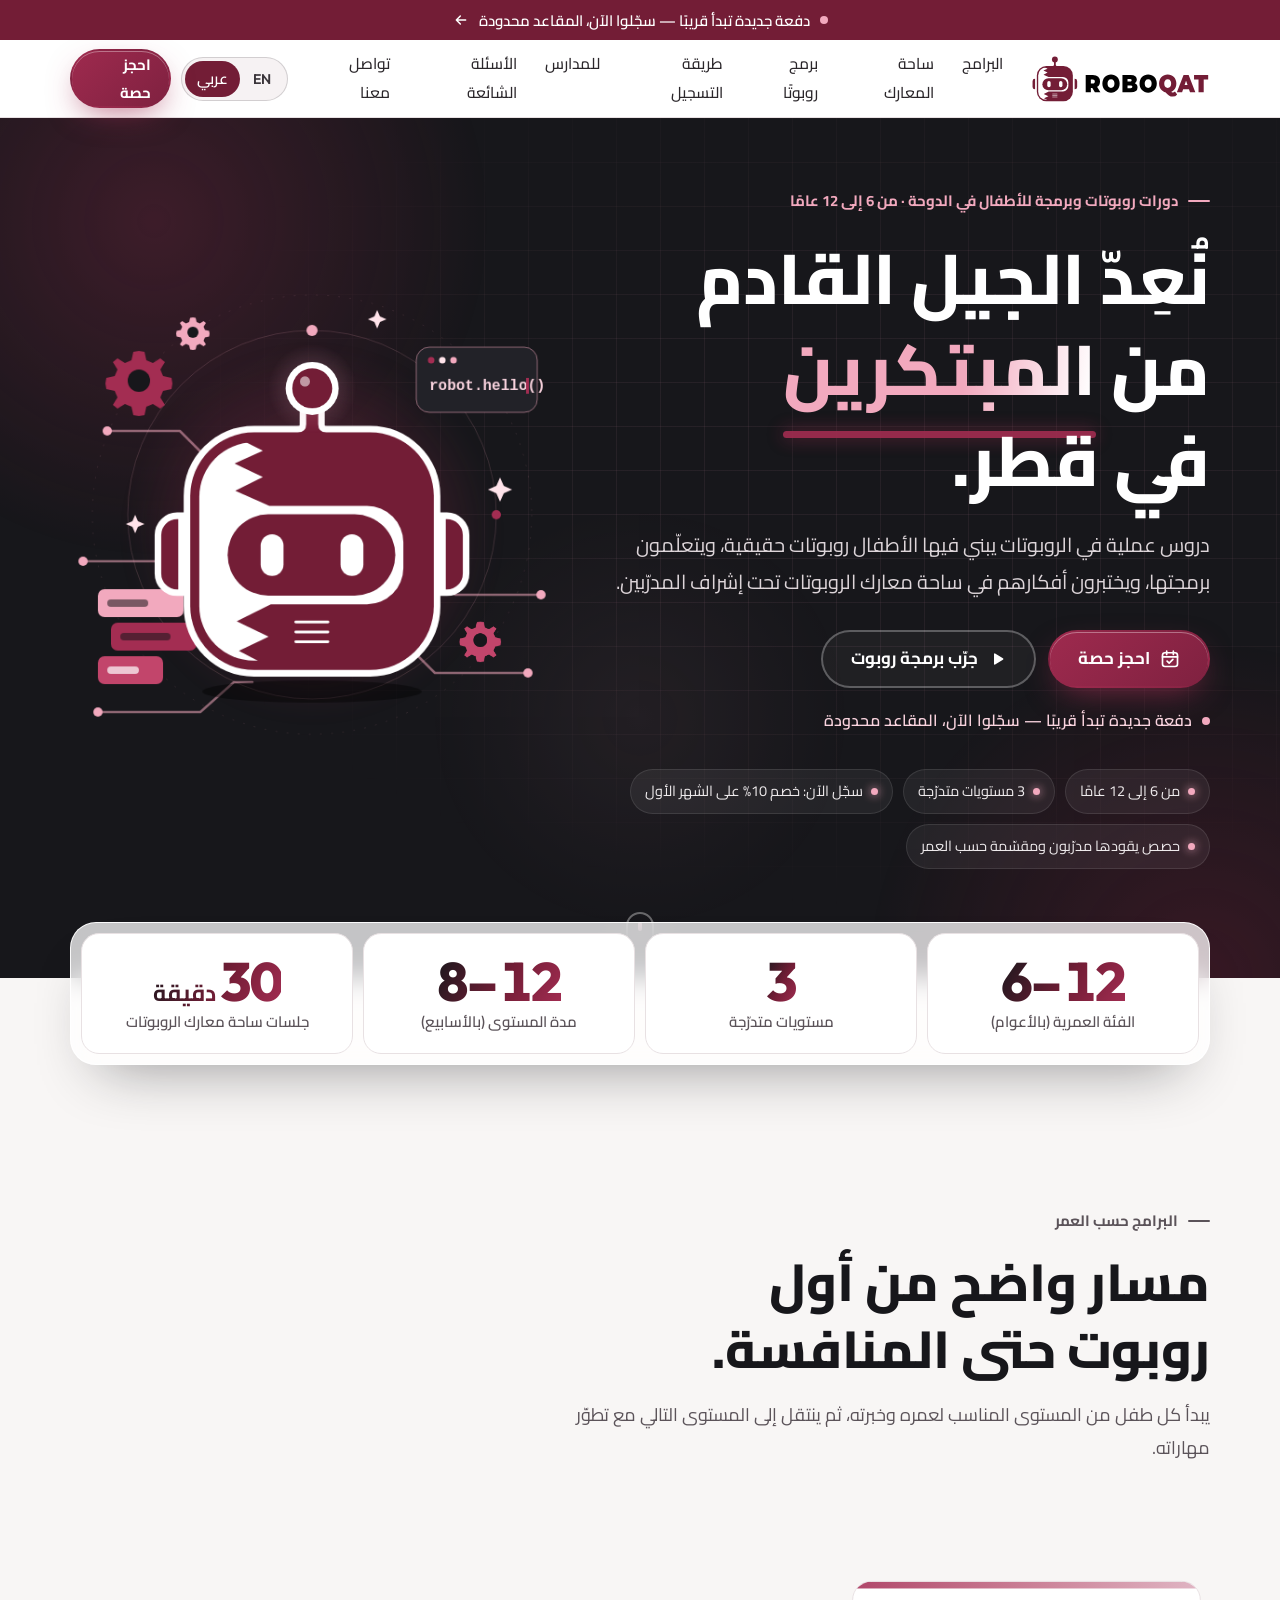
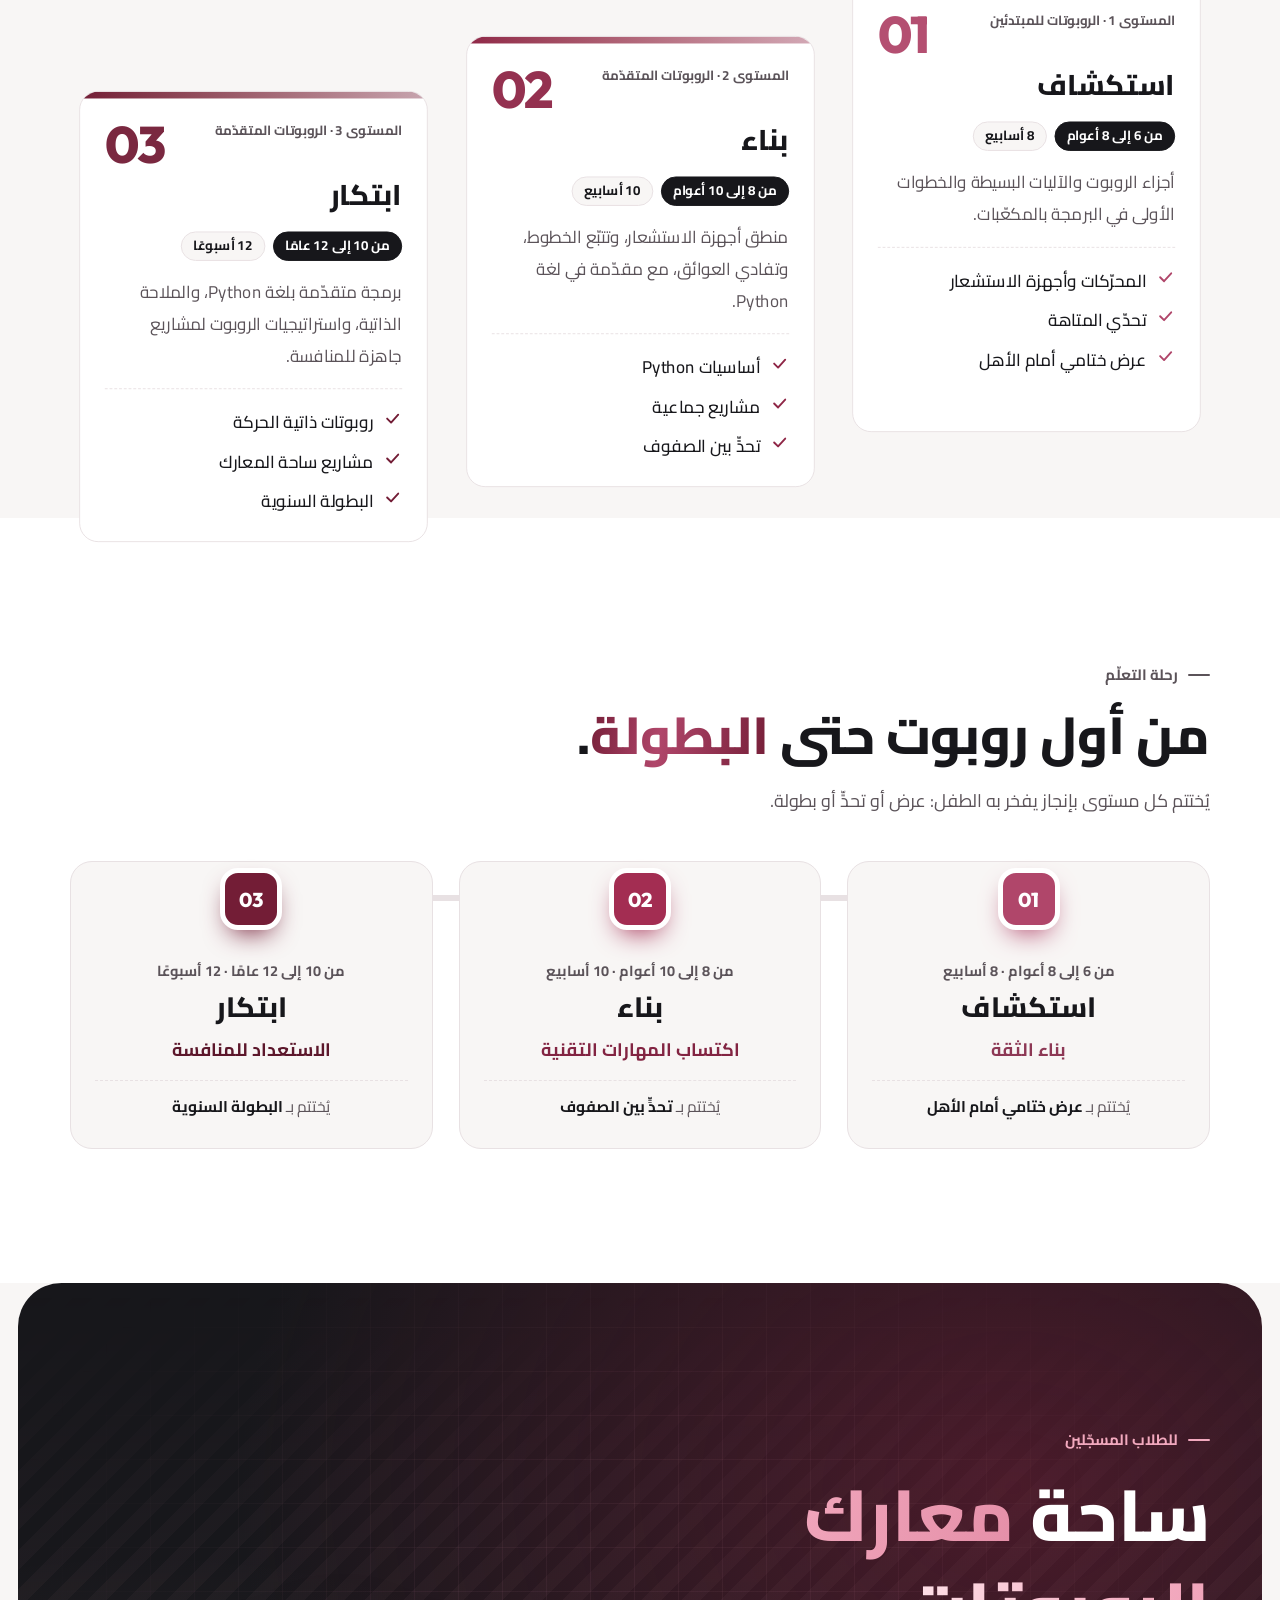
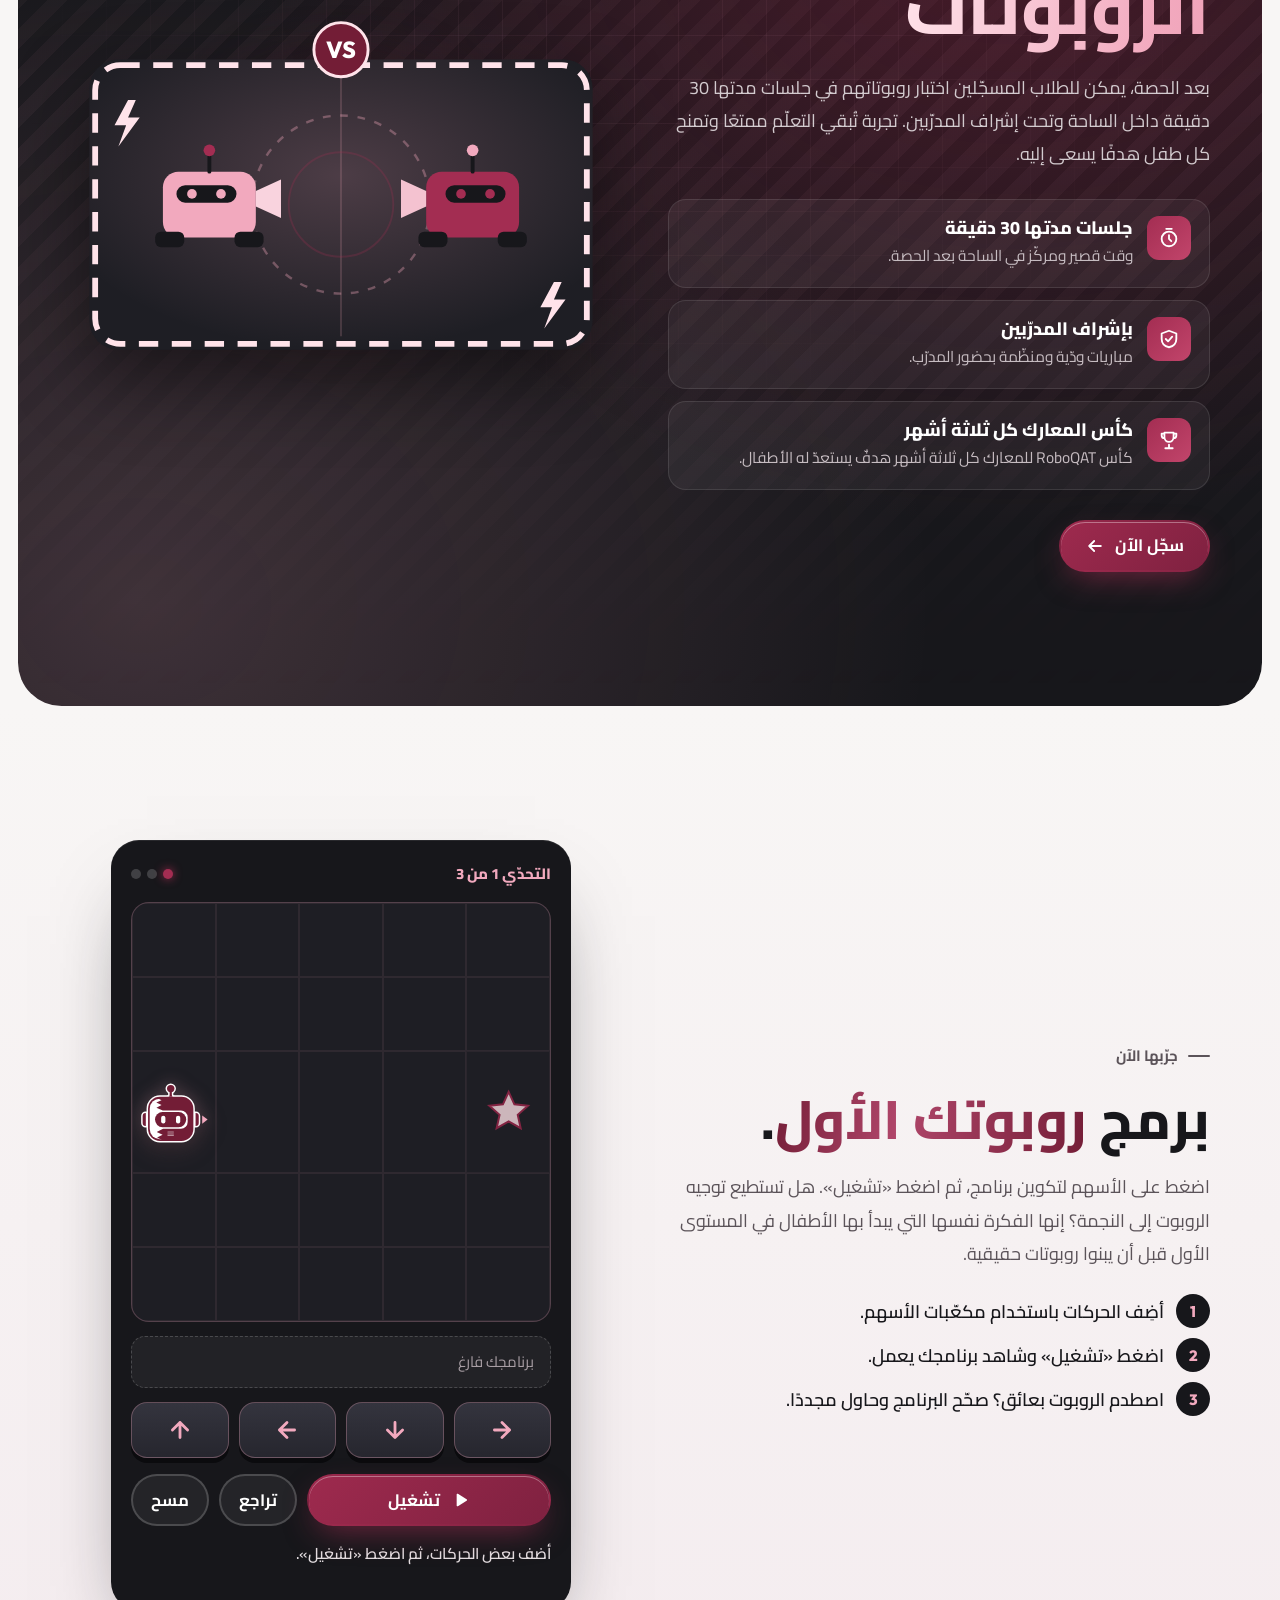
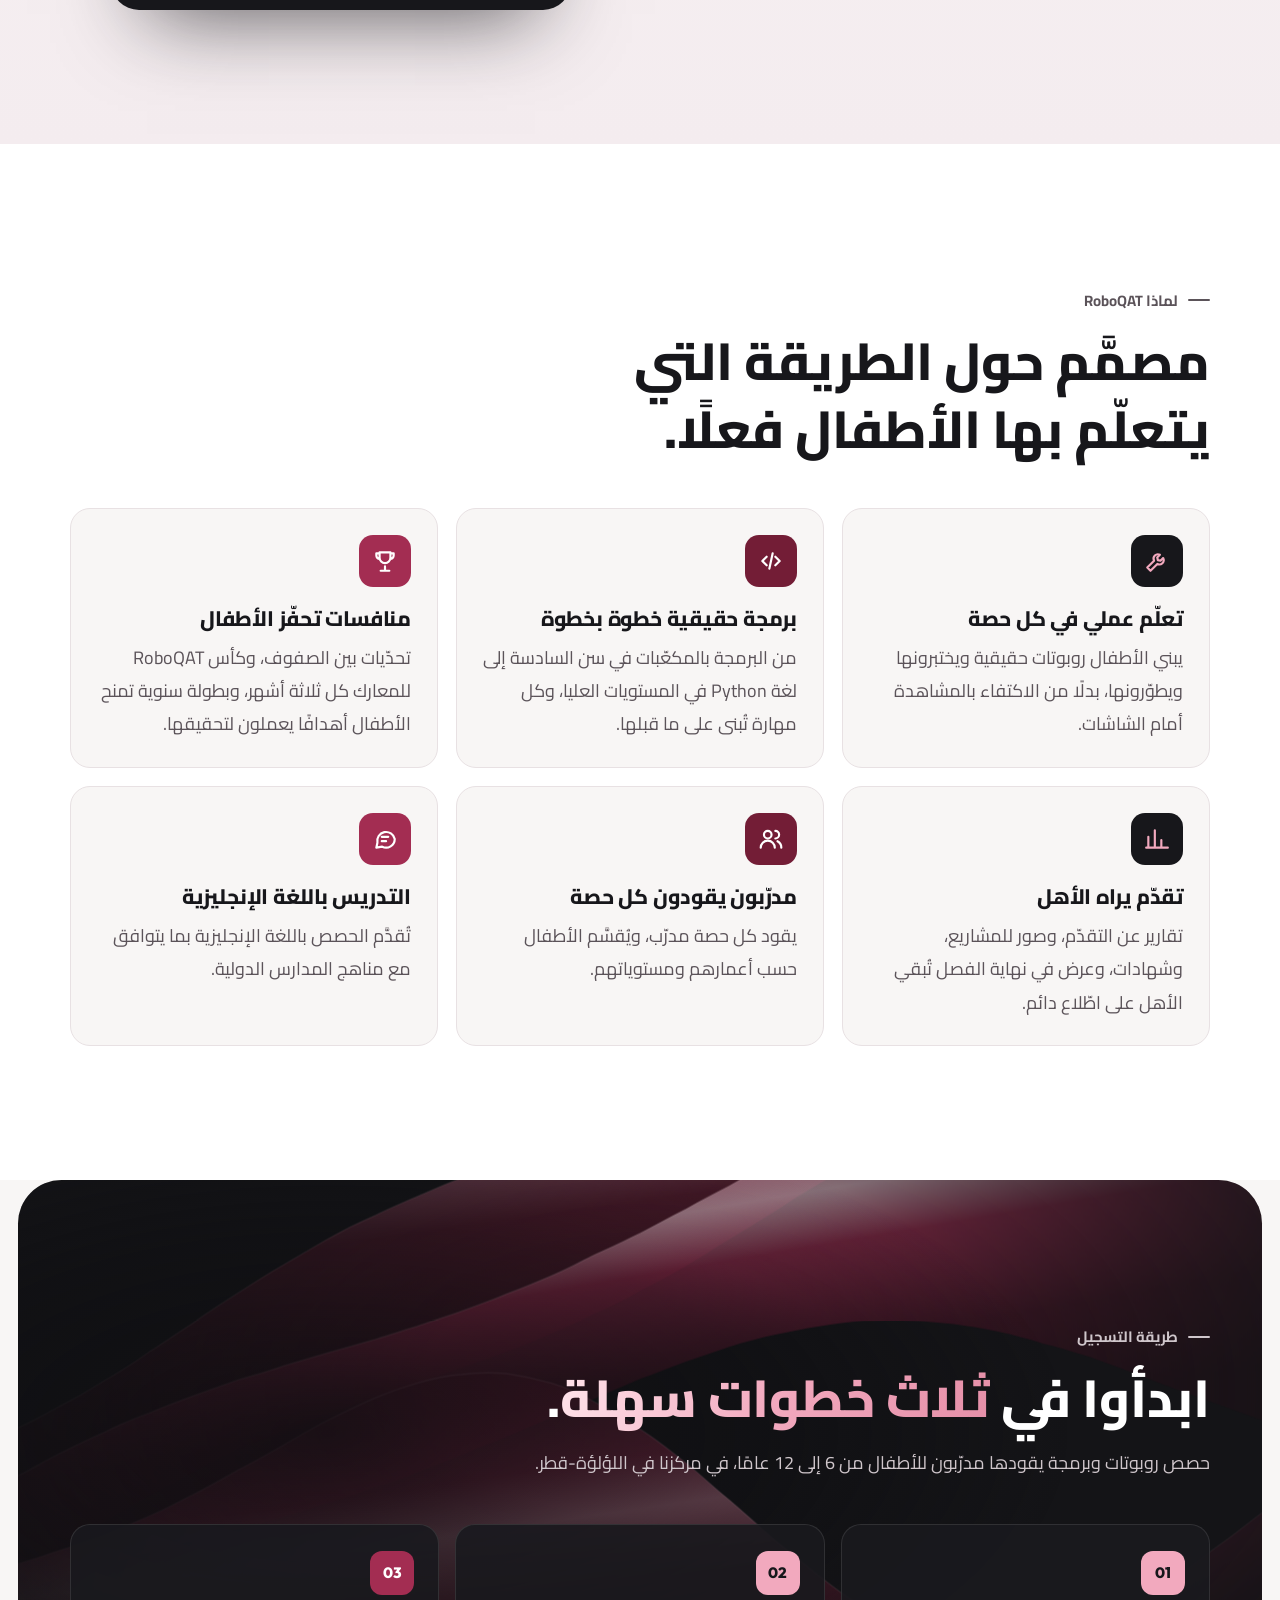
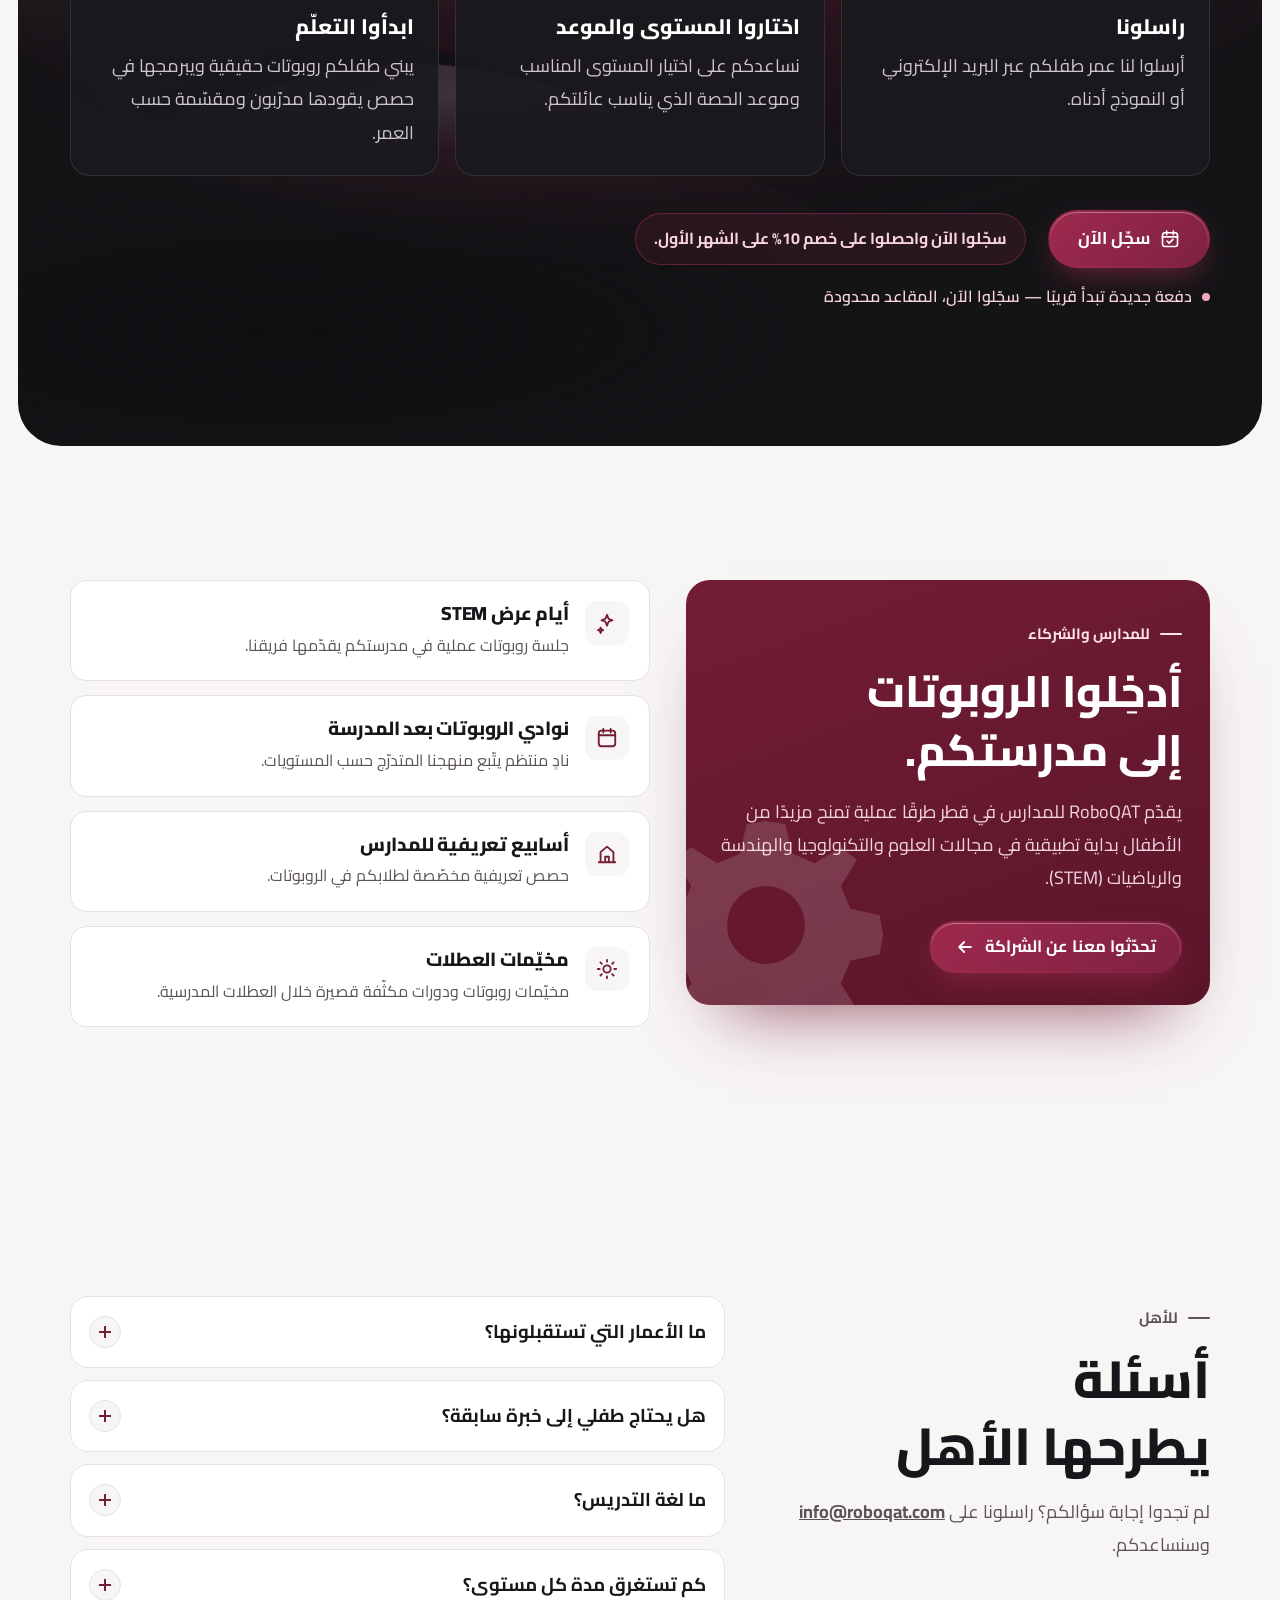
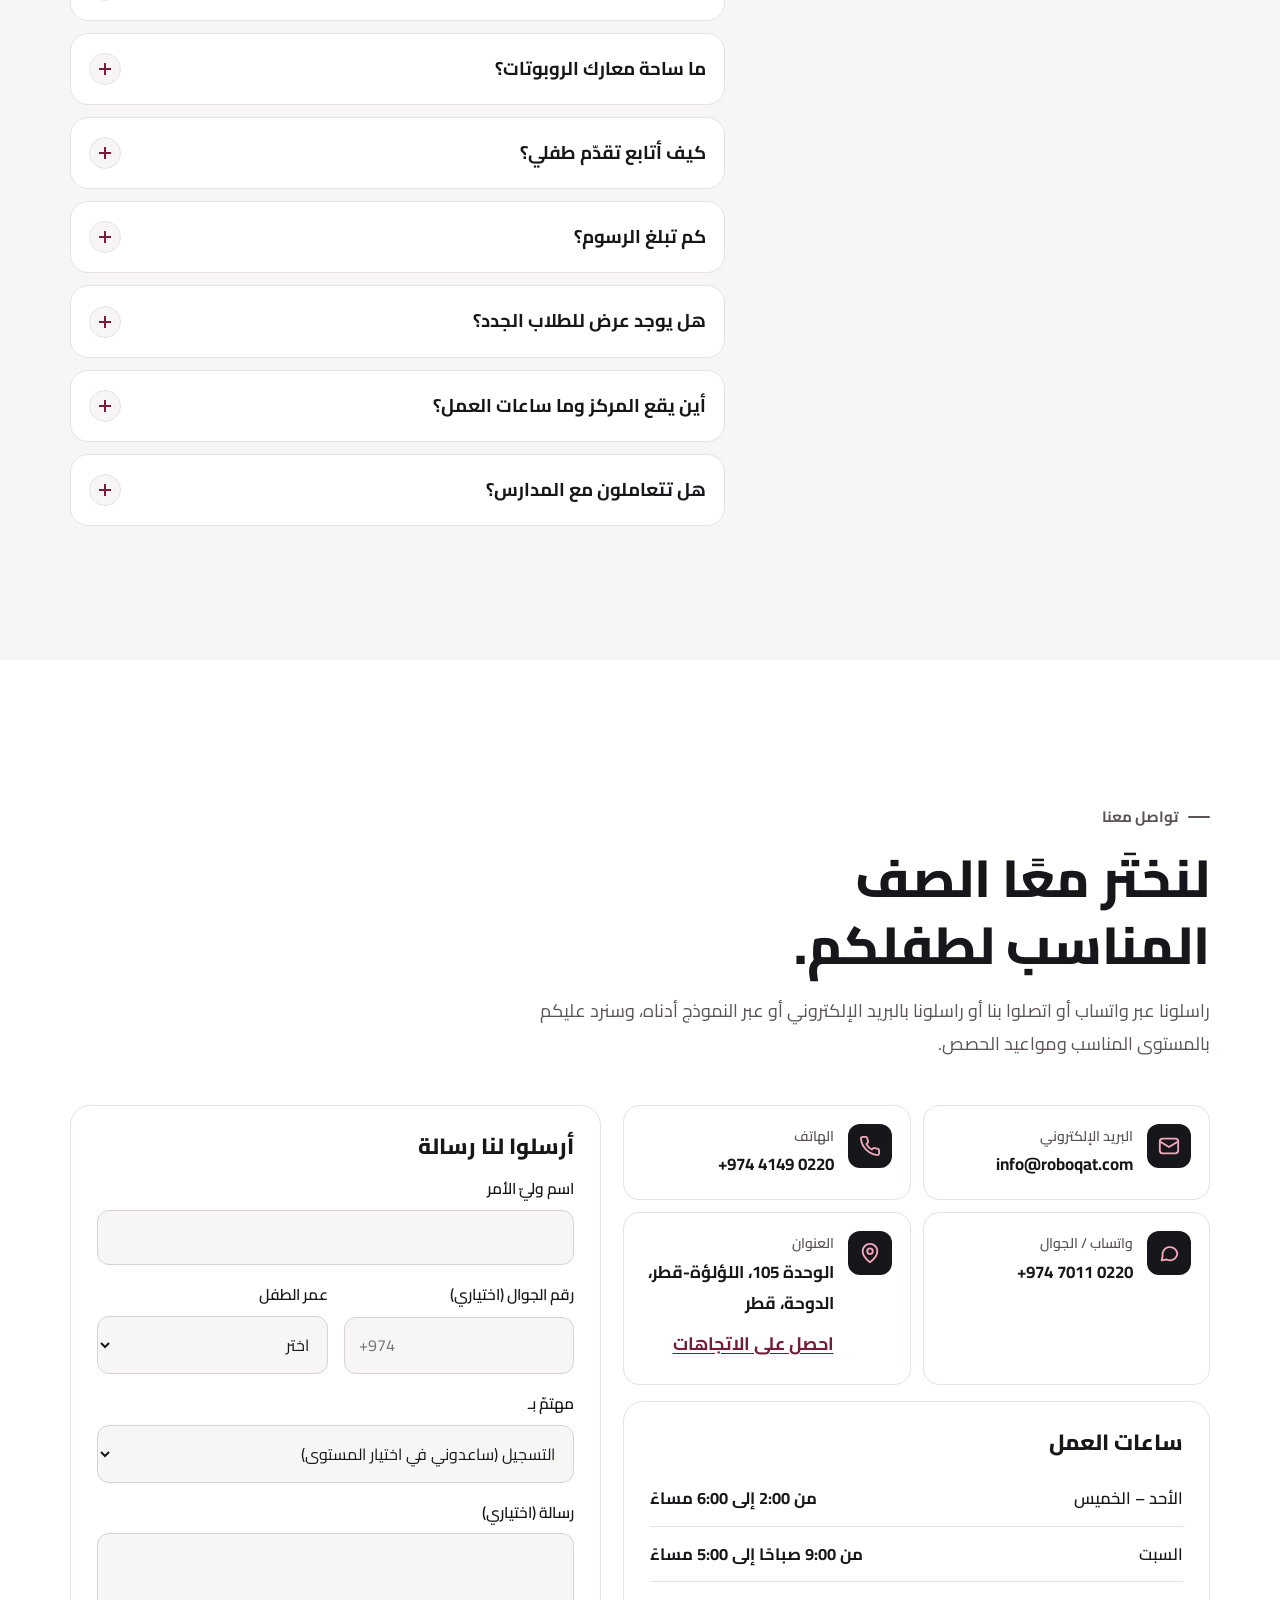
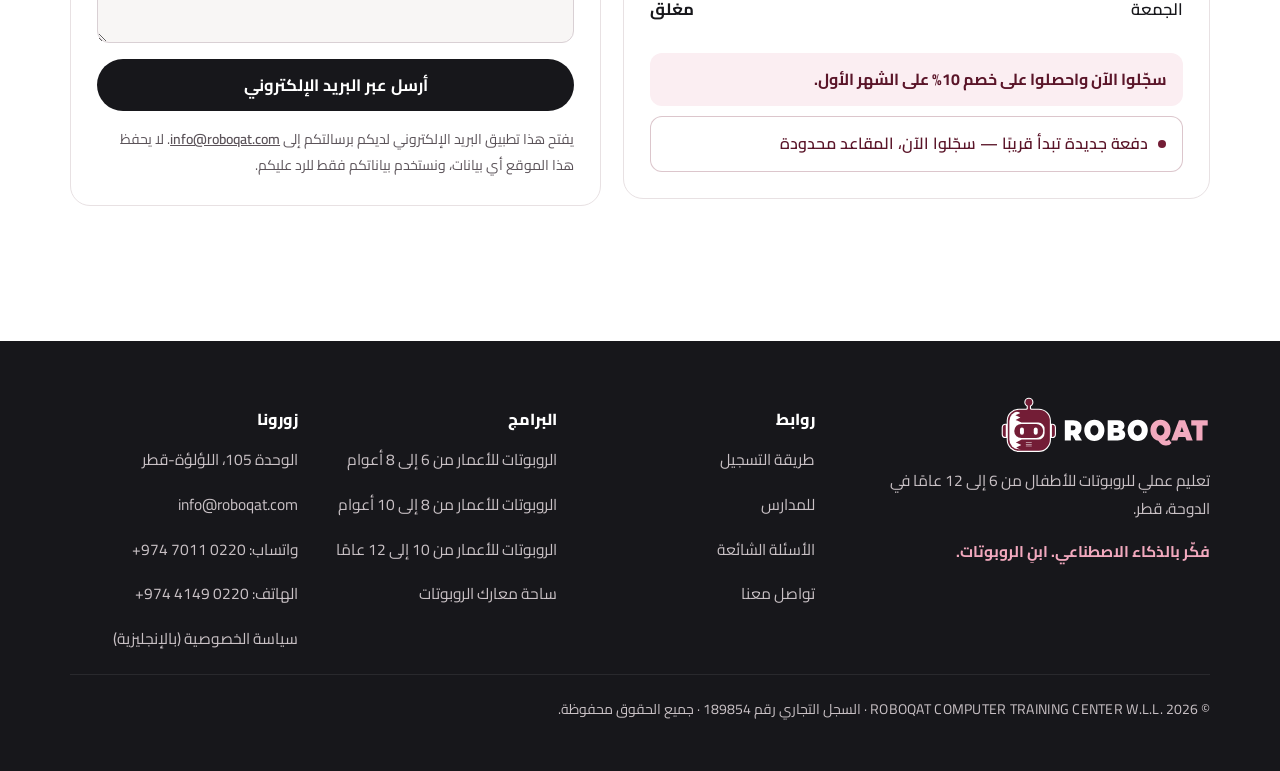
==== commit ea029dd3: "Seats banner, silk waves enrol background, WhatsApp number Co-Authored-By: Claude Opus 5.5 <noreply@" ====
--- a/ar/index.html
+++ b/ar/index.html
@@ -52,7 +52,7 @@
    "logo": "https://roboqat.com/assets/roboqat-logo.png",
    "image": "https://roboqat.com/assets/og-image.png",
    "email": "info@roboqat.com",
-   "telephone": "+974 3007 3786",
+   "telephone": "+974 4149 0220",
    "description": "دورات روبوتات وبرمجة للأطفال من 6 إلى 12 عامًا في اللؤلؤة-قطر، الدوحة: ثلاثة مستويات من البرمجة بالمكعّبات حتى لغة Python، وساحة معارك روبوتات. سجّلوا الآن.",
    "areaServed": [
     {
@@ -99,7 +99,21 @@
     "@type": "PropertyValue",
     "propertyID": "Commercial Registration (Qatar)",
     "value": "189854"
-   }
+   },
+   "contactPoint": [
+    {
+     "@type": "ContactPoint",
+     "contactType": "customer service",
+     "telephone": "+974 4149 0220",
+     "email": "info@roboqat.com"
+    },
+    {
+     "@type": "ContactPoint",
+     "contactType": "customer service",
+     "telephone": "+974 7011 0220",
+     "description": "Mobile and WhatsApp"
+    }
+   ]
   },
   {
    "@type": "WebSite",
@@ -257,11 +271,12 @@
 <a class="skip" href="#main">انتقل إلى المحتوى</a>
 <div class="progress" aria-hidden="true"><span></span></div>
 
+<a class="announce" href="#contact"><span class="wrap"><span class="dot" aria-hidden="true"></span><span>دفعة جديدة تبدأ قريبًا — سجّلوا الآن، المقاعد محدودة</span><svg class="flip" viewBox="0 0 24 24" fill="none" stroke="currentColor" stroke-width="2.2" stroke-linecap="round" stroke-linejoin="round" aria-hidden="true"><path d="M5 12h14M13 6l6 6-6 6"/></svg></span></a>
 
 <header class="site-head">
  <div class="wrap head-in">
   <a class="logo" href="#top" aria-label="الصفحة الرئيسية لـ RoboQAT">
-   <svg class="brand" viewBox="46.1 -1.0 906.4 274.9" aria-hidden="true" focusable="false" style="direction:ltr;aspect-ratio:906.4/274.9"><g transform="translate(0 0) scale(0.62)"><defs><clipPath id="rqhd-in"><rect x="139.5" y="113" width="311" height="300.5" rx="75"/></clipPath></defs><g class="rq-ant"><path d="M286.75 60V88Q286.75 99 275 99.6H314.5Q303.25 99 303.25 88V60Z" fill="#731D36"/><circle class="rq-bulb" cx="295" cy="38.5" r="27.5" fill="#731D36"/></g><path d="M110.5 218.5V315.5H109A22 22 0 0 1 87 293.5V240.5A22 22 0 0 1 109 218.5Z" fill="#731D36"/><path d="M479 218.5V315.5H480.5A22 22 0 0 0 502.5 293.5V240.5A22 22 0 0 0 480.5 218.5Z" fill="#731D36"/><rect x="127" y="99" width="335.5" height="327.5" rx="88" fill="#731D36"/><path clip-path="url(#rqhd-in)" fill="#fff" d="M130 104H186.5L227 124.5L188 142L227 160.5L189 179.5L236 200.5H370.5A50 50 0 0 1 420.5 250.5V286A50 50 0 0 1 370.5 336H238L191 359.5L235 380.5L194 400L234 421H130Z"/><rect x="178.5" y="212" width="231" height="112" rx="56" fill="#731D36"/><g class="rq-eyes blink" fill="#fff"><rect x="224" y="239.5" width="31.5" height="57.5" rx="15.75"/><rect x="334" y="239.5" width="31.5" height="57.5" rx="15.75"/></g><g fill="#fff"><rect x="270.5" y="358.4" width="48" height="3.9" rx="1.9"/><rect x="270.5" y="372.1" width="48" height="3.9" rx="1.9"/><rect x="270.5" y="385.6" width="48" height="3.9" rx="1.9"/></g></g><g transform="translate(341.0 -387.6)"><path fill="#000000" d="M10.7 592.5V508.5H45.3Q62.4 508.5 71.3 517Q80.2 525.5 80.2 540.2Q80.2 549.9 76.1 556.9Q72 563.9 64.4 567.7Q56.8 571.4 46.4 571.4H24.6L35.7 559.7V592.5ZM55.1 592.5 36.9 561.9H63.4L81.8 592.5ZM35.7 562.9 24.6 550H44.8Q50 550 52.5 547.4Q55 544.7 55 540.2Q55 535.6 52.5 533Q50 530.3 44.8 530.3H24.6L35.7 517.5ZM133.3 594.4Q124.2 594.4 116.6 591.2Q108.9 587.9 103.2 582Q97.6 576.1 94.5 568Q91.4 560 91.4 550.4Q91.4 540.9 94.5 532.9Q97.6 525 103.2 519Q108.9 513.1 116.5 509.8Q124.2 506.6 133.2 506.6Q142.4 506.6 150 509.8Q157.6 513.1 163.3 519Q168.9 525 172 532.9Q175.1 540.9 175.1 550.4Q175.1 560 172 568Q168.9 576.1 163.3 582Q157.6 587.9 150 591.2Q142.4 594.4 133.3 594.4ZM133.2 571.5Q136.7 571.5 139.8 570.1Q142.8 568.6 145.1 565.9Q147.4 563.2 148.6 559.3Q149.9 555.4 149.9 550.5Q149.9 545.6 148.6 541.7Q147.4 537.8 145.1 535.1Q142.8 532.4 139.8 530.9Q136.8 529.5 133.3 529.5Q129.8 529.5 126.7 530.9Q123.7 532.4 121.4 535.1Q119.1 537.8 117.9 541.7Q116.6 545.6 116.6 550.5Q116.6 555.4 117.9 559.3Q119.1 563.2 121.4 565.9Q123.7 568.6 126.7 570.1Q129.7 571.5 133.2 571.5ZM188.7 592.5V508.5H228.3Q243.7 508.5 251 514.7Q258.3 520.9 258.3 530.5Q258.3 536.8 255.2 541.8Q252.1 546.8 246.1 549.7Q240.2 552.5 231.5 552.5L233.6 546.1Q242.3 546.1 248.6 548.8Q254.9 551.6 258.4 556.8Q261.8 562 261.8 569.3Q261.8 580.3 253.8 586.4Q245.8 592.5 230.4 592.5ZM213.3 572.7H228.3Q232.5 572.7 234.5 571Q236.6 569.3 236.6 566.1Q236.6 562.9 234.5 561.2Q232.5 559.5 228.3 559.5H211.6V540.8H224.9Q229.2 540.8 231.1 539.2Q233.1 537.5 233.1 534.5Q233.1 531.4 231.1 529.9Q229.2 528.3 224.9 528.3H213.3ZM313.3 594.4Q304.2 594.4 296.6 591.2Q288.9 587.9 283.2 582Q277.6 576.1 274.5 568Q271.4 560 271.4 550.4Q271.4 540.9 274.5 532.9Q277.6 525 283.2 519Q288.9 513.1 296.5 509.8Q304.2 506.6 313.2 506.6Q322.4 506.6 330 509.8Q337.6 513.1 343.3 519Q348.9 525 352 532.9Q355.1 540.9 355.1 550.4Q355.1 560 352 568Q348.9 576.1 343.3 582Q337.6 587.9 330 591.2Q322.4 594.4 313.3 594.4ZM313.2 571.5Q316.7 571.5 319.8 570.1Q322.8 568.6 325.1 565.9Q327.4 563.2 328.6 559.3Q329.9 555.4 329.9 550.5Q329.9 545.6 328.6 541.7Q327.4 537.8 325.1 535.1Q322.8 532.4 319.8 530.9Q316.8 529.5 313.3 529.5Q309.8 529.5 306.7 530.9Q303.7 532.4 301.4 535.1Q299.1 537.8 297.9 541.7Q296.6 545.6 296.6 550.5Q296.6 555.4 297.9 559.3Q299.1 563.2 301.4 565.9Q303.7 568.6 306.7 570.1Q309.7 571.5 313.2 571.5Z"/><path fill="#731D36" d="M407.9 594.4Q398.9 594.4 391.2 591.2Q383.5 587.9 377.9 582Q372.3 576.1 369.1 568Q366 560 366 550.5Q366 540.9 369.1 532.9Q372.3 524.9 377.9 519Q383.5 513.1 391.2 509.8Q398.9 506.6 407.9 506.6Q417 506.6 424.6 509.8Q432.3 513.1 437.9 519Q443.5 524.9 446.6 532.9Q449.8 540.9 449.8 550.5Q449.8 560 446.6 568Q443.5 576.1 437.9 582Q432.3 587.9 424.6 591.2Q417 594.4 407.9 594.4ZM432.2 613.7Q427 613.7 422.5 612.6Q418.1 611.5 413.9 608.8Q409.7 606.2 405.1 601.6Q400.6 596.9 394.9 590.1L420.8 582.9Q423.4 587.3 425.2 589.7Q427 592.1 428.7 593.1Q430.5 594.1 432.7 594.1Q438.2 594.1 443 588.7L453.8 603.1Q445.8 613.7 432.2 613.7ZM407.9 571.5Q411.4 571.5 414.4 570.1Q417.4 568.6 419.7 565.9Q422 563.2 423.2 559.3Q424.5 555.4 424.5 550.5Q424.5 545.6 423.2 541.7Q422 537.8 419.7 535.1Q417.4 532.4 414.4 530.9Q411.4 529.5 407.9 529.5Q404.4 529.5 401.4 530.9Q398.3 532.4 396.1 535.1Q393.8 537.8 392.5 541.7Q391.2 545.6 391.2 550.5Q391.2 555.4 392.5 559.3Q393.8 563.2 396.1 565.9Q398.3 568.6 401.4 570.1Q404.4 571.5 407.9 571.5ZM452.3 592.5 484.7 508.5H509.3L541.7 592.5H515.9L491.9 521.9H501.7L477.7 592.5ZM471.6 577.9 477.9 557.5H512.1L518.4 577.9ZM557.2 592.5V530.5H535.5V508.5H604V530.5H582.3V592.5Z"/></g></svg>
+   <svg class="brand" viewBox="37.7 -1.8 865.8 232.5" aria-hidden="true" focusable="false" style="direction:ltr;aspect-ratio:865.8/232.5"><g transform="translate(0 0) scale(0.52)"><defs><clipPath id="rqhd-in"><rect x="139.5" y="113" width="311" height="300.5" rx="75"/></clipPath></defs><g class="rq-ant"><path d="M286.75 60V88Q286.75 99 275 99.6H314.5Q303.25 99 303.25 88V60Z" fill="#731D36"/><circle class="rq-bulb" cx="295" cy="38.5" r="27.5" fill="#731D36"/></g><path d="M110.5 218.5V315.5H109A22 22 0 0 1 87 293.5V240.5A22 22 0 0 1 109 218.5Z" fill="#731D36"/><path d="M479 218.5V315.5H480.5A22 22 0 0 0 502.5 293.5V240.5A22 22 0 0 0 480.5 218.5Z" fill="#731D36"/><rect x="127" y="99" width="335.5" height="327.5" rx="88" fill="#731D36"/><path clip-path="url(#rqhd-in)" fill="#fff" d="M130 104H186.5L227 124.5L188 142L227 160.5L189 179.5L236 200.5H370.5A50 50 0 0 1 420.5 250.5V286A50 50 0 0 1 370.5 336H238L191 359.5L235 380.5L194 400L234 421H130Z"/><rect x="178.5" y="212" width="231" height="112" rx="56" fill="#731D36"/><g class="rq-eyes blink" fill="#fff"><rect x="224" y="239.5" width="31.5" height="57.5" rx="15.75"/><rect x="334" y="239.5" width="31.5" height="57.5" rx="15.75"/></g><g fill="#fff"><rect x="270.5" y="358.4" width="48" height="3.9" rx="1.9"/><rect x="270.5" y="372.1" width="48" height="3.9" rx="1.9"/><rect x="270.5" y="385.6" width="48" height="3.9" rx="1.9"/></g></g><g transform="translate(292.0 -413.9)"><path fill="#000000" d="M10.7 592.5V508.5H45.3Q62.4 508.5 71.3 517Q80.2 525.5 80.2 540.2Q80.2 549.9 76.1 556.9Q72 563.9 64.4 567.7Q56.8 571.4 46.4 571.4H24.6L35.7 559.7V592.5ZM55.1 592.5 36.9 561.9H63.4L81.8 592.5ZM35.7 562.9 24.6 550H44.8Q50 550 52.5 547.4Q55 544.7 55 540.2Q55 535.6 52.5 533Q50 530.3 44.8 530.3H24.6L35.7 517.5ZM133.3 594.4Q124.2 594.4 116.6 591.2Q108.9 587.9 103.2 582Q97.6 576.1 94.5 568Q91.4 560 91.4 550.4Q91.4 540.9 94.5 532.9Q97.6 525 103.2 519Q108.9 513.1 116.5 509.8Q124.2 506.6 133.2 506.6Q142.4 506.6 150 509.8Q157.6 513.1 163.3 519Q168.9 525 172 532.9Q175.1 540.9 175.1 550.4Q175.1 560 172 568Q168.9 576.1 163.3 582Q157.6 587.9 150 591.2Q142.4 594.4 133.3 594.4ZM133.2 571.5Q136.7 571.5 139.8 570.1Q142.8 568.6 145.1 565.9Q147.4 563.2 148.6 559.3Q149.9 555.4 149.9 550.5Q149.9 545.6 148.6 541.7Q147.4 537.8 145.1 535.1Q142.8 532.4 139.8 530.9Q136.8 529.5 133.3 529.5Q129.8 529.5 126.7 530.9Q123.7 532.4 121.4 535.1Q119.1 537.8 117.9 541.7Q116.6 545.6 116.6 550.5Q116.6 555.4 117.9 559.3Q119.1 563.2 121.4 565.9Q123.7 568.6 126.7 570.1Q129.7 571.5 133.2 571.5ZM188.7 592.5V508.5H228.3Q243.7 508.5 251 514.7Q258.3 520.9 258.3 530.5Q258.3 536.8 255.2 541.8Q252.1 546.8 246.1 549.7Q240.2 552.5 231.5 552.5L233.6 546.1Q242.3 546.1 248.6 548.8Q254.9 551.6 258.4 556.8Q261.8 562 261.8 569.3Q261.8 580.3 253.8 586.4Q245.8 592.5 230.4 592.5ZM213.3 572.7H228.3Q232.5 572.7 234.5 571Q236.6 569.3 236.6 566.1Q236.6 562.9 234.5 561.2Q232.5 559.5 228.3 559.5H211.6V540.8H224.9Q229.2 540.8 231.1 539.2Q233.1 537.5 233.1 534.5Q233.1 531.4 231.1 529.9Q229.2 528.3 224.9 528.3H213.3ZM313.3 594.4Q304.2 594.4 296.6 591.2Q288.9 587.9 283.2 582Q277.6 576.1 274.5 568Q271.4 560 271.4 550.4Q271.4 540.9 274.5 532.9Q277.6 525 283.2 519Q288.9 513.1 296.5 509.8Q304.2 506.6 313.2 506.6Q322.4 506.6 330 509.8Q337.6 513.1 343.3 519Q348.9 525 352 532.9Q355.1 540.9 355.1 550.4Q355.1 560 352 568Q348.9 576.1 343.3 582Q337.6 587.9 330 591.2Q322.4 594.4 313.3 594.4ZM313.2 571.5Q316.7 571.5 319.8 570.1Q322.8 568.6 325.1 565.9Q327.4 563.2 328.6 559.3Q329.9 555.4 329.9 550.5Q329.9 545.6 328.6 541.7Q327.4 537.8 325.1 535.1Q322.8 532.4 319.8 530.9Q316.8 529.5 313.3 529.5Q309.8 529.5 306.7 530.9Q303.7 532.4 301.4 535.1Q299.1 537.8 297.9 541.7Q296.6 545.6 296.6 550.5Q296.6 555.4 297.9 559.3Q299.1 563.2 301.4 565.9Q303.7 568.6 306.7 570.1Q309.7 571.5 313.2 571.5Z"/><path fill="#731D36" d="M407.9 594.4Q398.9 594.4 391.2 591.2Q383.5 587.9 377.9 582Q372.3 576.1 369.1 568Q366 560 366 550.5Q366 540.9 369.1 532.9Q372.3 524.9 377.9 519Q383.5 513.1 391.2 509.8Q398.9 506.6 407.9 506.6Q417 506.6 424.6 509.8Q432.3 513.1 437.9 519Q443.5 524.9 446.6 532.9Q449.8 540.9 449.8 550.5Q449.8 560 446.6 568Q443.5 576.1 437.9 582Q432.3 587.9 424.6 591.2Q417 594.4 407.9 594.4ZM432.2 613.7Q427 613.7 422.5 612.6Q418.1 611.5 413.9 608.8Q409.7 606.2 405.1 601.6Q400.6 596.9 394.9 590.1L420.8 582.9Q423.4 587.3 425.2 589.7Q427 592.1 428.7 593.1Q430.5 594.1 432.7 594.1Q438.2 594.1 443 588.7L453.8 603.1Q445.8 613.7 432.2 613.7ZM407.9 571.5Q411.4 571.5 414.4 570.1Q417.4 568.6 419.7 565.9Q422 563.2 423.2 559.3Q424.5 555.4 424.5 550.5Q424.5 545.6 423.2 541.7Q422 537.8 419.7 535.1Q417.4 532.4 414.4 530.9Q411.4 529.5 407.9 529.5Q404.4 529.5 401.4 530.9Q398.3 532.4 396.1 535.1Q393.8 537.8 392.5 541.7Q391.2 545.6 391.2 550.5Q391.2 555.4 392.5 559.3Q393.8 563.2 396.1 565.9Q398.3 568.6 401.4 570.1Q404.4 571.5 407.9 571.5ZM452.3 592.5 484.7 508.5H509.3L541.7 592.5H515.9L491.9 521.9H501.7L477.7 592.5ZM471.6 577.9 477.9 557.5H512.1L518.4 577.9ZM557.2 592.5V530.5H535.5V508.5H604V530.5H582.3V592.5Z"/></g></svg>
   </a>
   <nav class="nav" id="nav" aria-label="القائمة الرئيسية">
    <ul>
@@ -301,7 +316,8 @@
     </a>
     <a class="btn btn-ghost btn-lg" href="#play"><svg viewBox="0 0 24 24" fill="currentColor" aria-hidden="true"><path d="M8 5.5v13a1 1 0 0 0 1.5.9l10.4-6.5a1 1 0 0 0 0-1.8L9.5 4.6A1 1 0 0 0 8 5.5z"/></svg><span>جرّب برمجة روبوت</span></a>
    </div>
-   <ul class="chips k" style="--i:9">
+   <p class="urgency k" style="--i:9"><span class="dot" aria-hidden="true"></span>دفعة جديدة تبدأ قريبًا — سجّلوا الآن، المقاعد محدودة</p>
+   <ul class="chips k" style="--i:10">
     <li>من 6 إلى 12 عامًا</li>
     <li>3 مستويات متدرّجة</li>
     <li>سجّل الآن: خصم 10% على الشهر الأول</li>
@@ -319,7 +335,7 @@
     <g class="layer" style="--d:-10">
      <circle cx="260" cy="250" r="236" fill="none" stroke="#F2A9BE" stroke-opacity=".12" stroke-dasharray="2 10"/>
      <circle cx="260" cy="250" r="198" fill="none" stroke="#F2A9BE" stroke-opacity=".18"/>
-     <g class="orbit"><circle cx="260" cy="52" r="6" fill="#F2A9BE" filter="url(#hglow)"/><circle cx="458" cy="250" r="5" fill="#A32D52"/><circle cx="90" cy="350" r="4" fill="#FFE3EA"/></g>
+     <g class="orbit"><circle cx="260" cy="52" r="6" fill="#F2A9BE"/><circle cx="458" cy="250" r="5" fill="#A32D52"/><circle cx="90" cy="350" r="4" fill="#FFE3EA"/></g>
      <g class="traces" fill="none" stroke="#F2A9BE" stroke-width="2.5" stroke-linecap="round" stroke-linejoin="round" stroke-opacity=".55">
       <path pathLength="1" d="M14 300H112L152 262H184"/>
       <path pathLength="1" d="M506 336H414L376 298H338"/>
@@ -354,7 +370,7 @@
     <!-- layer 3: the official RoboQAT robot (traced from the client's logo; see _build/make_logo.py) -->
     <g class="layer" style="--d:24">
      <ellipse class="shadow" cx="260" cy="440" rx="118" ry="12" fill="#000" opacity=".4"/>
-     <g class="bot"><g transform="translate(30.1 84.2) scale(.78)"><g fill="#fff" stroke="#fff" stroke-width="18" stroke-linejoin="round"><path d="M286.75 60V88Q286.75 99 275 99.6H314.5Q303.25 99 303.25 88V60Z"/><rect x="87" y="218.5" width="415.5" height="97" rx="22"/><rect x="127" y="99" width="335.5" height="327.5" rx="88"/></g><defs><clipPath id="rqhero-in"><rect x="139.5" y="113" width="311" height="300.5" rx="75"/></clipPath></defs><path d="M286.75 60V88Q286.75 99 275 99.6H314.5Q303.25 99 303.25 88V60Z" fill="#731D36"/><path d="M110.5 218.5V315.5H109A22 22 0 0 1 87 293.5V240.5A22 22 0 0 1 109 218.5Z" fill="#731D36"/><path d="M479 218.5V315.5H480.5A22 22 0 0 0 502.5 293.5V240.5A22 22 0 0 0 480.5 218.5Z" fill="#731D36"/><rect x="127" y="99" width="335.5" height="327.5" rx="88" fill="#731D36"/><path clip-path="url(#rqhero-in)" fill="#fff" d="M130 104H186.5L227 124.5L188 142L227 160.5L189 179.5L236 200.5H370.5A50 50 0 0 1 420.5 250.5V286A50 50 0 0 1 370.5 336H238L191 359.5L235 380.5L194 400L234 421H130Z"/><rect x="178.5" y="212" width="231" height="112" rx="56" fill="#731D36"/><g class="pupils"><g class="eyes" fill="#fff"><rect x="224" y="239.5" width="31.5" height="57.5" rx="15.75"/><rect x="334" y="239.5" width="31.5" height="57.5" rx="15.75"/></g></g><g fill="#fff"><rect x="270.5" y="358.4" width="48" height="3.9" rx="1.9"/><rect x="270.5" y="372.1" width="48" height="3.9" rx="1.9"/><rect x="270.5" y="385.6" width="48" height="3.9" rx="1.9"/></g><g class="ant-bob"><circle class="bulb-halo" cx="295" cy="38.5" r="46" fill="#F2A9BE" filter="url(#hglow)"/><circle cx="295" cy="38.5" r="36.5" fill="#fff"/><circle class="bulb" cx="295" cy="38.5" r="27.5" fill="#731D36"/><circle class="bulb-hi" cx="285" cy="29" r="7" fill="#fff" opacity=".55"/></g></g></g>
+     <g class="bot"><g transform="translate(30.1 84.2) scale(.78)"><g fill="#fff" stroke="#fff" stroke-width="18" stroke-linejoin="round"><path d="M286.75 60V88Q286.75 99 275 99.6H314.5Q303.25 99 303.25 88V60Z"/><rect x="87" y="218.5" width="415.5" height="97" rx="22"/><rect x="127" y="99" width="335.5" height="327.5" rx="88"/></g><defs><clipPath id="rqhero-in"><rect x="139.5" y="113" width="311" height="300.5" rx="75"/></clipPath></defs><path d="M286.75 60V88Q286.75 99 275 99.6H314.5Q303.25 99 303.25 88V60Z" fill="#731D36"/><path d="M110.5 218.5V315.5H109A22 22 0 0 1 87 293.5V240.5A22 22 0 0 1 109 218.5Z" fill="#731D36"/><path d="M479 218.5V315.5H480.5A22 22 0 0 0 502.5 293.5V240.5A22 22 0 0 0 480.5 218.5Z" fill="#731D36"/><rect x="127" y="99" width="335.5" height="327.5" rx="88" fill="#731D36"/><path clip-path="url(#rqhero-in)" fill="#fff" d="M130 104H186.5L227 124.5L188 142L227 160.5L189 179.5L236 200.5H370.5A50 50 0 0 1 420.5 250.5V286A50 50 0 0 1 370.5 336H238L191 359.5L235 380.5L194 400L234 421H130Z"/><rect x="178.5" y="212" width="231" height="112" rx="56" fill="#731D36"/><g class="pupils"><g class="eyes" fill="#fff"><rect x="224" y="239.5" width="31.5" height="57.5" rx="15.75"/><rect x="334" y="239.5" width="31.5" height="57.5" rx="15.75"/></g></g><g fill="#fff"><rect x="270.5" y="358.4" width="48" height="3.9" rx="1.9"/><rect x="270.5" y="372.1" width="48" height="3.9" rx="1.9"/><rect x="270.5" y="385.6" width="48" height="3.9" rx="1.9"/></g><g class="ant-bob"><defs><radialGradient id="rqbulbg"><stop offset="0" stop-color="#F2A9BE" stop-opacity=".95"/><stop offset=".55" stop-color="#F2A9BE" stop-opacity=".35"/><stop offset="1" stop-color="#F2A9BE" stop-opacity="0"/></radialGradient></defs><circle class="bulb-halo" cx="295" cy="38.5" r="62" fill="url(#rqbulbg)"/><circle cx="295" cy="38.5" r="36.5" fill="#fff"/><circle class="bulb" cx="295" cy="38.5" r="27.5" fill="#731D36"/><circle class="bulb-hi" cx="285" cy="29" r="7" fill="#fff" opacity=".55"/></g></g></g>
     </g>
    </svg>
   </div>
@@ -586,6 +602,7 @@
   <div class="enrol-cta" data-reveal>
    <a class="btn btn-primary btn-lg wa shine" data-wa="book" href="#contact"><svg viewBox="0 0 24 24" fill="none" stroke="currentColor" stroke-width="2" stroke-linecap="round" stroke-linejoin="round" aria-hidden="true"><rect x="3" y="4.5" width="18" height="16.5" rx="3"/><path d="M3 9.5h18M8 2.5v4M16 2.5v4M8.5 14.5l2.5 2.5 4.5-4.5"/></svg><span>سجّل الآن</span></a>
    <p class="offer-badge"><strong>سجّلوا الآن واحصلوا على خصم 10% على الشهر الأول.</strong></p>
+   <p class="urgency"><span class="dot" aria-hidden="true"></span>دفعة جديدة تبدأ قريبًا — سجّلوا الآن، المقاعد محدودة</p>
   </div>
  </div>
 </section>
@@ -638,14 +655,14 @@
   <div class="sec-head" data-reveal>
    <p class="eyebrow">تواصل معنا</p>
    <h2 id="con-h">لنختَر معًا الصف المناسب لطفلكم.</h2>
-   <p>راسلونا عبر البريد الإلكتروني أو النموذج أدناه، وسنرد عليكم بالمستوى المناسب ومواعيد الحصص.</p>
+   <p>راسلونا عبر واتساب أو اتصلوا بنا أو راسلونا بالبريد الإلكتروني أو عبر النموذج أدناه، وسنرد عليكم بالمستوى المناسب ومواعيد الحصص.</p>
   </div>
   <div class="contact" data-reveal>
    <div>
     <div class="cards">
      <a class="cbox mail-link" href="mailto:info@roboqat.com?subject=%D8%AD%D8%AC%D8%B2%20%D8%AD%D8%B5%D8%A9"><span class="ci"><svg viewBox="0 0 24 24" fill="none" stroke="currentColor" stroke-width="2" stroke-linecap="round" stroke-linejoin="round" aria-hidden="true"><rect x="2" y="4" width="20" height="16" rx="3"/><path d="M22 7l-10 6L2 7"/></svg></span><span><b>البريد الإلكتروني</b><span class="v ltr" dir="ltr">info@roboqat.com</span></span></a>
-     <a class="cbox" href="tel:+97430073786"><span class="ci"><svg viewBox="0 0 24 24" fill="none" stroke="currentColor" stroke-width="2" stroke-linecap="round" stroke-linejoin="round" aria-hidden="true"><path d="M22 16.9v3a2 2 0 0 1-2.2 2 19.8 19.8 0 0 1-8.6-3.1 19.5 19.5 0 0 1-6-6A19.8 19.8 0 0 1 2.1 4.2 2 2 0 0 1 4.1 2h3a2 2 0 0 1 2 1.7c.1 1 .4 1.9.7 2.8a2 2 0 0 1-.5 2.1L8 9.9a16 16 0 0 0 6 6l1.3-1.3a2 2 0 0 1 2.1-.4c.9.3 1.8.6 2.8.7a2 2 0 0 1 1.7 2z"/></svg></span><span><b>الهاتف</b><span class="v ltr" dir="ltr">+974 3007 3786</span></span></a>
-     <a class="cbox wa wa-only" data-wa="book" href="#contact" hidden><span class="ci"><svg viewBox="0 0 24 24" fill="none" stroke="currentColor" stroke-width="2" stroke-linecap="round" stroke-linejoin="round" aria-hidden="true"><path d="M21 12a8 8 0 0 1-11.6 7.1L4 20l1-4.6A8 8 0 1 1 21 12z"/></svg></span><span><b>واتساب</b><span class="v ltr wa-num" dir="ltr"></span></span></a>
+     <a class="cbox" href="tel:+97441490220"><span class="ci"><svg viewBox="0 0 24 24" fill="none" stroke="currentColor" stroke-width="2" stroke-linecap="round" stroke-linejoin="round" aria-hidden="true"><path d="M22 16.9v3a2 2 0 0 1-2.2 2 19.8 19.8 0 0 1-8.6-3.1 19.5 19.5 0 0 1-6-6A19.8 19.8 0 0 1 2.1 4.2 2 2 0 0 1 4.1 2h3a2 2 0 0 1 2 1.7c.1 1 .4 1.9.7 2.8a2 2 0 0 1-.5 2.1L8 9.9a16 16 0 0 0 6 6l1.3-1.3a2 2 0 0 1 2.1-.4c.9.3 1.8.6 2.8.7a2 2 0 0 1 1.7 2z"/></svg></span><span><b>الهاتف</b><span class="v ltr" dir="ltr">+974 4149 0220</span></span></a>
+     <a class="cbox wa" data-wa="book" href="https://wa.me/97470110220" target="_blank" rel="noopener"><span class="ci"><svg viewBox="0 0 24 24" fill="none" stroke="currentColor" stroke-width="2" stroke-linecap="round" stroke-linejoin="round" aria-hidden="true"><path d="M21 12a8 8 0 0 1-11.6 7.1L4 20l1-4.6A8 8 0 1 1 21 12z"/></svg></span><span><b>واتساب / الجوال</b><span class="v ltr wa-num" dir="ltr">+974 7011 0220</span></span></a>
      <div class="cbox addr"><span class="ci"><svg viewBox="0 0 24 24" fill="none" stroke="currentColor" stroke-width="2" stroke-linecap="round" stroke-linejoin="round" aria-hidden="true"><path d="M20 10c0 6-8 12-8 12s-8-6-8-12a8 8 0 0 1 16 0z"/><circle cx="12" cy="10" r="3"/></svg></span><span><b>العنوان</b><span class="v">الوحدة 105، اللؤلؤة-قطر، الدوحة، قطر</span><a class="dir-link" href="https://www.google.com/maps/search/?api=1&amp;query=RoboQAT%2C%20The%20Pearl-Qatar%2C%20Doha" target="_blank" rel="noopener">احصل على الاتجاهات<span class="sr"> (يفتح خرائط Google في نافذة جديدة)</span></a></span></div>
     </div>
     <div class="panel" style="margin-top:16px">
@@ -656,6 +673,7 @@
       <tr><th scope="row">الجمعة</th><td>مغلق</td></tr>
      </table>
      <p class="offer-note"><strong>سجّلوا الآن واحصلوا على خصم 10% على الشهر الأول.</strong></p>
+     <p class="urgency-note"><span class="dot" aria-hidden="true"></span>دفعة جديدة تبدأ قريبًا — سجّلوا الآن، المقاعد محدودة</p>
     </div>
    </div>
    <div class="panel">
@@ -695,14 +713,14 @@
   <div class="foot-in">
    <div>
     <a class="logo" href="#top" aria-label="الصفحة الرئيسية لـ RoboQAT">
-     <svg class="brand" viewBox="46.1 -1.0 906.4 274.9" aria-hidden="true" focusable="false" style="direction:ltr;aspect-ratio:906.4/274.9"><g transform="translate(0 0) scale(0.62)"><g fill="#fff" stroke="#fff" stroke-width="18" stroke-linejoin="round"><path d="M286.75 60V88Q286.75 99 275 99.6H314.5Q303.25 99 303.25 88V60Z"/><circle cx="295" cy="38.5" r="27.5"/><rect x="87" y="218.5" width="415.5" height="97" rx="22"/><rect x="127" y="99" width="335.5" height="327.5" rx="88"/></g><defs><clipPath id="rqft-in"><rect x="139.5" y="113" width="311" height="300.5" rx="75"/></clipPath></defs><g class="rq-ant"><path d="M286.75 60V88Q286.75 99 275 99.6H314.5Q303.25 99 303.25 88V60Z" fill="#731D36"/><circle class="rq-bulb" cx="295" cy="38.5" r="27.5" fill="#731D36"/></g><path d="M110.5 218.5V315.5H109A22 22 0 0 1 87 293.5V240.5A22 22 0 0 1 109 218.5Z" fill="#731D36"/><path d="M479 218.5V315.5H480.5A22 22 0 0 0 502.5 293.5V240.5A22 22 0 0 0 480.5 218.5Z" fill="#731D36"/><rect x="127" y="99" width="335.5" height="327.5" rx="88" fill="#731D36"/><path clip-path="url(#rqft-in)" fill="#fff" d="M130 104H186.5L227 124.5L188 142L227 160.5L189 179.5L236 200.5H370.5A50 50 0 0 1 420.5 250.5V286A50 50 0 0 1 370.5 336H238L191 359.5L235 380.5L194 400L234 421H130Z"/><rect x="178.5" y="212" width="231" height="112" rx="56" fill="#731D36"/><g class="rq-eyes blink" fill="#fff"><rect x="224" y="239.5" width="31.5" height="57.5" rx="15.75"/><rect x="334" y="239.5" width="31.5" height="57.5" rx="15.75"/></g><g fill="#fff"><rect x="270.5" y="358.4" width="48" height="3.9" rx="1.9"/><rect x="270.5" y="372.1" width="48" height="3.9" rx="1.9"/><rect x="270.5" y="385.6" width="48" height="3.9" rx="1.9"/></g></g><g transform="translate(341.0 -387.6)"><path fill="#fff" d="M10.7 592.5V508.5H45.3Q62.4 508.5 71.3 517Q80.2 525.5 80.2 540.2Q80.2 549.9 76.1 556.9Q72 563.9 64.4 567.7Q56.8 571.4 46.4 571.4H24.6L35.7 559.7V592.5ZM55.1 592.5 36.9 561.9H63.4L81.8 592.5ZM35.7 562.9 24.6 550H44.8Q50 550 52.5 547.4Q55 544.7 55 540.2Q55 535.6 52.5 533Q50 530.3 44.8 530.3H24.6L35.7 517.5ZM133.3 594.4Q124.2 594.4 116.6 591.2Q108.9 587.9 103.2 582Q97.6 576.1 94.5 568Q91.4 560 91.4 550.4Q91.4 540.9 94.5 532.9Q97.6 525 103.2 519Q108.9 513.1 116.5 509.8Q124.2 506.6 133.2 506.6Q142.4 506.6 150 509.8Q157.6 513.1 163.3 519Q168.9 525 172 532.9Q175.1 540.9 175.1 550.4Q175.1 560 172 568Q168.9 576.1 163.3 582Q157.6 587.9 150 591.2Q142.4 594.4 133.3 594.4ZM133.2 571.5Q136.7 571.5 139.8 570.1Q142.8 568.6 145.1 565.9Q147.4 563.2 148.6 559.3Q149.9 555.4 149.9 550.5Q149.9 545.6 148.6 541.7Q147.4 537.8 145.1 535.1Q142.8 532.4 139.8 530.9Q136.8 529.5 133.3 529.5Q129.8 529.5 126.7 530.9Q123.7 532.4 121.4 535.1Q119.1 537.8 117.9 541.7Q116.6 545.6 116.6 550.5Q116.6 555.4 117.9 559.3Q119.1 563.2 121.4 565.9Q123.7 568.6 126.7 570.1Q129.7 571.5 133.2 571.5ZM188.7 592.5V508.5H228.3Q243.7 508.5 251 514.7Q258.3 520.9 258.3 530.5Q258.3 536.8 255.2 541.8Q252.1 546.8 246.1 549.7Q240.2 552.5 231.5 552.5L233.6 546.1Q242.3 546.1 248.6 548.8Q254.9 551.6 258.4 556.8Q261.8 562 261.8 569.3Q261.8 580.3 253.8 586.4Q245.8 592.5 230.4 592.5ZM213.3 572.7H228.3Q232.5 572.7 234.5 571Q236.6 569.3 236.6 566.1Q236.6 562.9 234.5 561.2Q232.5 559.5 228.3 559.5H211.6V540.8H224.9Q229.2 540.8 231.1 539.2Q233.1 537.5 233.1 534.5Q233.1 531.4 231.1 529.9Q229.2 528.3 224.9 528.3H213.3ZM313.3 594.4Q304.2 594.4 296.6 591.2Q288.9 587.9 283.2 582Q277.6 576.1 274.5 568Q271.4 560 271.4 550.4Q271.4 540.9 274.5 532.9Q277.6 525 283.2 519Q288.9 513.1 296.5 509.8Q304.2 506.6 313.2 506.6Q322.4 506.6 330 509.8Q337.6 513.1 343.3 519Q348.9 525 352 532.9Q355.1 540.9 355.1 550.4Q355.1 560 352 568Q348.9 576.1 343.3 582Q337.6 587.9 330 591.2Q322.4 594.4 313.3 594.4ZM313.2 571.5Q316.7 571.5 319.8 570.1Q322.8 568.6 325.1 565.9Q327.4 563.2 328.6 559.3Q329.9 555.4 329.9 550.5Q329.9 545.6 328.6 541.7Q327.4 537.8 325.1 535.1Q322.8 532.4 319.8 530.9Q316.8 529.5 313.3 529.5Q309.8 529.5 306.7 530.9Q303.7 532.4 301.4 535.1Q299.1 537.8 297.9 541.7Q296.6 545.6 296.6 550.5Q296.6 555.4 297.9 559.3Q299.1 563.2 301.4 565.9Q303.7 568.6 306.7 570.1Q309.7 571.5 313.2 571.5Z"/><path fill="#F2A9BE" d="M407.9 594.4Q398.9 594.4 391.2 591.2Q383.5 587.9 377.9 582Q372.3 576.1 369.1 568Q366 560 366 550.5Q366 540.9 369.1 532.9Q372.3 524.9 377.9 519Q383.5 513.1 391.2 509.8Q398.9 506.6 407.9 506.6Q417 506.6 424.6 509.8Q432.3 513.1 437.9 519Q443.5 524.9 446.6 532.9Q449.8 540.9 449.8 550.5Q449.8 560 446.6 568Q443.5 576.1 437.9 582Q432.3 587.9 424.6 591.2Q417 594.4 407.9 594.4ZM432.2 613.7Q427 613.7 422.5 612.6Q418.1 611.5 413.9 608.8Q409.7 606.2 405.1 601.6Q400.6 596.9 394.9 590.1L420.8 582.9Q423.4 587.3 425.2 589.7Q427 592.1 428.7 593.1Q430.5 594.1 432.7 594.1Q438.2 594.1 443 588.7L453.8 603.1Q445.8 613.7 432.2 613.7ZM407.9 571.5Q411.4 571.5 414.4 570.1Q417.4 568.6 419.7 565.9Q422 563.2 423.2 559.3Q424.5 555.4 424.5 550.5Q424.5 545.6 423.2 541.7Q422 537.8 419.7 535.1Q417.4 532.4 414.4 530.9Q411.4 529.5 407.9 529.5Q404.4 529.5 401.4 530.9Q398.3 532.4 396.1 535.1Q393.8 537.8 392.5 541.7Q391.2 545.6 391.2 550.5Q391.2 555.4 392.5 559.3Q393.8 563.2 396.1 565.9Q398.3 568.6 401.4 570.1Q404.4 571.5 407.9 571.5ZM452.3 592.5 484.7 508.5H509.3L541.7 592.5H515.9L491.9 521.9H501.7L477.7 592.5ZM471.6 577.9 477.9 557.5H512.1L518.4 577.9ZM557.2 592.5V530.5H535.5V508.5H604V530.5H582.3V592.5Z"/></g></svg>
+     <svg class="brand" viewBox="37.7 -1.8 865.8 232.5" aria-hidden="true" focusable="false" style="direction:ltr;aspect-ratio:865.8/232.5"><g transform="translate(0 0) scale(0.52)"><g fill="#fff" stroke="#fff" stroke-width="18" stroke-linejoin="round"><path d="M286.75 60V88Q286.75 99 275 99.6H314.5Q303.25 99 303.25 88V60Z"/><circle cx="295" cy="38.5" r="27.5"/><rect x="87" y="218.5" width="415.5" height="97" rx="22"/><rect x="127" y="99" width="335.5" height="327.5" rx="88"/></g><defs><clipPath id="rqft-in"><rect x="139.5" y="113" width="311" height="300.5" rx="75"/></clipPath></defs><g class="rq-ant"><path d="M286.75 60V88Q286.75 99 275 99.6H314.5Q303.25 99 303.25 88V60Z" fill="#731D36"/><circle class="rq-bulb" cx="295" cy="38.5" r="27.5" fill="#731D36"/></g><path d="M110.5 218.5V315.5H109A22 22 0 0 1 87 293.5V240.5A22 22 0 0 1 109 218.5Z" fill="#731D36"/><path d="M479 218.5V315.5H480.5A22 22 0 0 0 502.5 293.5V240.5A22 22 0 0 0 480.5 218.5Z" fill="#731D36"/><rect x="127" y="99" width="335.5" height="327.5" rx="88" fill="#731D36"/><path clip-path="url(#rqft-in)" fill="#fff" d="M130 104H186.5L227 124.5L188 142L227 160.5L189 179.5L236 200.5H370.5A50 50 0 0 1 420.5 250.5V286A50 50 0 0 1 370.5 336H238L191 359.5L235 380.5L194 400L234 421H130Z"/><rect x="178.5" y="212" width="231" height="112" rx="56" fill="#731D36"/><g class="rq-eyes blink" fill="#fff"><rect x="224" y="239.5" width="31.5" height="57.5" rx="15.75"/><rect x="334" y="239.5" width="31.5" height="57.5" rx="15.75"/></g><g fill="#fff"><rect x="270.5" y="358.4" width="48" height="3.9" rx="1.9"/><rect x="270.5" y="372.1" width="48" height="3.9" rx="1.9"/><rect x="270.5" y="385.6" width="48" height="3.9" rx="1.9"/></g></g><g transform="translate(292.0 -413.9)"><path fill="#fff" d="M10.7 592.5V508.5H45.3Q62.4 508.5 71.3 517Q80.2 525.5 80.2 540.2Q80.2 549.9 76.1 556.9Q72 563.9 64.4 567.7Q56.8 571.4 46.4 571.4H24.6L35.7 559.7V592.5ZM55.1 592.5 36.9 561.9H63.4L81.8 592.5ZM35.7 562.9 24.6 550H44.8Q50 550 52.5 547.4Q55 544.7 55 540.2Q55 535.6 52.5 533Q50 530.3 44.8 530.3H24.6L35.7 517.5ZM133.3 594.4Q124.2 594.4 116.6 591.2Q108.9 587.9 103.2 582Q97.6 576.1 94.5 568Q91.4 560 91.4 550.4Q91.4 540.9 94.5 532.9Q97.6 525 103.2 519Q108.9 513.1 116.5 509.8Q124.2 506.6 133.2 506.6Q142.4 506.6 150 509.8Q157.6 513.1 163.3 519Q168.9 525 172 532.9Q175.1 540.9 175.1 550.4Q175.1 560 172 568Q168.9 576.1 163.3 582Q157.6 587.9 150 591.2Q142.4 594.4 133.3 594.4ZM133.2 571.5Q136.7 571.5 139.8 570.1Q142.8 568.6 145.1 565.9Q147.4 563.2 148.6 559.3Q149.9 555.4 149.9 550.5Q149.9 545.6 148.6 541.7Q147.4 537.8 145.1 535.1Q142.8 532.4 139.8 530.9Q136.8 529.5 133.3 529.5Q129.8 529.5 126.7 530.9Q123.7 532.4 121.4 535.1Q119.1 537.8 117.9 541.7Q116.6 545.6 116.6 550.5Q116.6 555.4 117.9 559.3Q119.1 563.2 121.4 565.9Q123.7 568.6 126.7 570.1Q129.7 571.5 133.2 571.5ZM188.7 592.5V508.5H228.3Q243.7 508.5 251 514.7Q258.3 520.9 258.3 530.5Q258.3 536.8 255.2 541.8Q252.1 546.8 246.1 549.7Q240.2 552.5 231.5 552.5L233.6 546.1Q242.3 546.1 248.6 548.8Q254.9 551.6 258.4 556.8Q261.8 562 261.8 569.3Q261.8 580.3 253.8 586.4Q245.8 592.5 230.4 592.5ZM213.3 572.7H228.3Q232.5 572.7 234.5 571Q236.6 569.3 236.6 566.1Q236.6 562.9 234.5 561.2Q232.5 559.5 228.3 559.5H211.6V540.8H224.9Q229.2 540.8 231.1 539.2Q233.1 537.5 233.1 534.5Q233.1 531.4 231.1 529.9Q229.2 528.3 224.9 528.3H213.3ZM313.3 594.4Q304.2 594.4 296.6 591.2Q288.9 587.9 283.2 582Q277.6 576.1 274.5 568Q271.4 560 271.4 550.4Q271.4 540.9 274.5 532.9Q277.6 525 283.2 519Q288.9 513.1 296.5 509.8Q304.2 506.6 313.2 506.6Q322.4 506.6 330 509.8Q337.6 513.1 343.3 519Q348.9 525 352 532.9Q355.1 540.9 355.1 550.4Q355.1 560 352 568Q348.9 576.1 343.3 582Q337.6 587.9 330 591.2Q322.4 594.4 313.3 594.4ZM313.2 571.5Q316.7 571.5 319.8 570.1Q322.8 568.6 325.1 565.9Q327.4 563.2 328.6 559.3Q329.9 555.4 329.9 550.5Q329.9 545.6 328.6 541.7Q327.4 537.8 325.1 535.1Q322.8 532.4 319.8 530.9Q316.8 529.5 313.3 529.5Q309.8 529.5 306.7 530.9Q303.7 532.4 301.4 535.1Q299.1 537.8 297.9 541.7Q296.6 545.6 296.6 550.5Q296.6 555.4 297.9 559.3Q299.1 563.2 301.4 565.9Q303.7 568.6 306.7 570.1Q309.7 571.5 313.2 571.5Z"/><path fill="#F2A9BE" d="M407.9 594.4Q398.9 594.4 391.2 591.2Q383.5 587.9 377.9 582Q372.3 576.1 369.1 568Q366 560 366 550.5Q366 540.9 369.1 532.9Q372.3 524.9 377.9 519Q383.5 513.1 391.2 509.8Q398.9 506.6 407.9 506.6Q417 506.6 424.6 509.8Q432.3 513.1 437.9 519Q443.5 524.9 446.6 532.9Q449.8 540.9 449.8 550.5Q449.8 560 446.6 568Q443.5 576.1 437.9 582Q432.3 587.9 424.6 591.2Q417 594.4 407.9 594.4ZM432.2 613.7Q427 613.7 422.5 612.6Q418.1 611.5 413.9 608.8Q409.7 606.2 405.1 601.6Q400.6 596.9 394.9 590.1L420.8 582.9Q423.4 587.3 425.2 589.7Q427 592.1 428.7 593.1Q430.5 594.1 432.7 594.1Q438.2 594.1 443 588.7L453.8 603.1Q445.8 613.7 432.2 613.7ZM407.9 571.5Q411.4 571.5 414.4 570.1Q417.4 568.6 419.7 565.9Q422 563.2 423.2 559.3Q424.5 555.4 424.5 550.5Q424.5 545.6 423.2 541.7Q422 537.8 419.7 535.1Q417.4 532.4 414.4 530.9Q411.4 529.5 407.9 529.5Q404.4 529.5 401.4 530.9Q398.3 532.4 396.1 535.1Q393.8 537.8 392.5 541.7Q391.2 545.6 391.2 550.5Q391.2 555.4 392.5 559.3Q393.8 563.2 396.1 565.9Q398.3 568.6 401.4 570.1Q404.4 571.5 407.9 571.5ZM452.3 592.5 484.7 508.5H509.3L541.7 592.5H515.9L491.9 521.9H501.7L477.7 592.5ZM471.6 577.9 477.9 557.5H512.1L518.4 577.9ZM557.2 592.5V530.5H535.5V508.5H604V530.5H582.3V592.5Z"/></g></svg>
     </a>
     <p>تعليم عملي للروبوتات للأطفال من 6 إلى 12 عامًا في الدوحة، قطر.</p>
     <p class="foot-tag">فكّر بالذكاء الاصطناعي. ابنِ الروبوتات.</p>
    </div>
    <div><p class="foot-h">روابط</p><ul><li><a href="#enrol">طريقة التسجيل</a></li><li><a href="#schools">للمدارس</a></li><li><a href="#faq">الأسئلة الشائعة</a></li><li><a href="#contact">تواصل معنا</a></li></ul></div>
    <div><p class="foot-h">البرامج</p><ul><li><a href="#level-1">الروبوتات للأعمار من 6 إلى 8 أعوام</a></li><li><a href="#level-2">الروبوتات للأعمار من 8 إلى 10 أعوام</a></li><li><a href="#level-3">الروبوتات للأعمار من 10 إلى 12 عامًا</a></li><li><a href="#arena">ساحة معارك الروبوتات</a></li></ul></div>
-   <div><p class="foot-h">زورونا</p><ul><li><a href="https://www.google.com/maps/search/?api=1&amp;query=RoboQAT%2C%20The%20Pearl-Qatar%2C%20Doha" target="_blank" rel="noopener">الوحدة 105، اللؤلؤة-قطر</a></li><li><a href="mailto:info@roboqat.com" class="ltr" dir="ltr">info@roboqat.com</a></li><li><a href="tel:+97430073786" class="ltr" dir="ltr">+974 3007 3786</a></li><li><a href="../privacy.html" hreflang="en">سياسة الخصوصية (بالإنجليزية)</a></li></ul></div>
+   <div><p class="foot-h">زورونا</p><ul><li><a href="https://www.google.com/maps/search/?api=1&amp;query=RoboQAT%2C%20The%20Pearl-Qatar%2C%20Doha" target="_blank" rel="noopener">الوحدة 105، اللؤلؤة-قطر</a></li><li><a href="mailto:info@roboqat.com" class="ltr" dir="ltr">info@roboqat.com</a></li><li><a class="wa" data-wa="book" href="https://wa.me/97470110220" target="_blank" rel="noopener">واتساب: <span class="ltr" dir="ltr">+974 7011 0220</span></a></li><li><a href="tel:+97441490220">الهاتف: <span class="ltr" dir="ltr">+974 4149 0220</span></a></li><li><a href="../privacy.html" hreflang="en">سياسة الخصوصية (بالإنجليزية)</a></li></ul></div>
   </div>
   <p class="copy">© 2026 <span lang="en" dir="ltr">ROBOQAT COMPUTER TRAINING CENTER W.L.L.</span> · السجل التجاري رقم 189854 · جميع الحقوق محفوظة.</p>
  </div>
--- a/assets/site.css
+++ b/assets/site.css
@@ -654,3 +654,55 @@
 @media (prefers-reduced-motion:reduce){
   .ant-bob,.bulb-halo,.bulb,.rq-eyes.blink,.eyes,.bot{animation:none!important}
 }
+
+/* ---------- v4.1: urgency line (owner copy), silk-waves enrol background, smoother motion ---------- */
+.announce{display:block;position:relative;z-index:51;background:var(--rq);color:#fff;text-decoration:none;font-weight:600;font-size:15px;line-height:1.4}
+.announce:hover{background:#5A1529}
+.announce .wrap{display:flex;align-items:center;justify-content:center;gap:10px;min-height:40px;padding-block:8px;text-align:center}
+.announce svg{width:16px;height:16px;flex:0 0 auto}
+.announce:focus-visible{outline:3px solid var(--rose);outline-offset:-3px;border-radius:0}
+.dot{display:inline-block;width:8px;height:8px;border-radius:50%;background:var(--rose);flex:0 0 auto;animation:dotPulse 2.2s ease-out infinite}
+@keyframes dotPulse{0%{box-shadow:0 0 0 0 rgba(242,169,190,.7)}70%,100%{box-shadow:0 0 0 9px rgba(242,169,190,0)}}
+.urgency{display:flex;align-items:center;gap:10px;margin:18px 0 0;font-weight:600;font-size:16px;color:#F9D3DE}
+.enrol-cta .urgency{margin:0;flex-basis:100%}
+.urgency-note{display:flex;align-items:center;gap:10px;margin-top:10px;padding:12px 16px;border-radius:12px;background:#fff;border:1px solid rgba(115,29,54,.25);color:#5A1529;font-weight:600;font-size:16px}
+.urgency-note .dot{background:var(--rq)}
+
+/* silk waves: layered satin ribbons in maroon / rose / wine (assets/silk-a.svg + silk-b.svg, our own SVG), slow GPU drift */
+.enrol-sec{isolation:isolate;overflow:hidden;background:#141417}
+.sec.dark.enrol-sec::before,.enrol-sec::after{content:"";position:absolute;inset:-12%;pointer-events:none;will-change:transform;backface-visibility:hidden}
+.sec.dark.enrol-sec::before{z-index:-3;background:url(silk-a.svg) center/cover no-repeat;opacity:1;
+  translate:0 calc((var(--fp,.5) - .5)*-60px);animation:silkA 34s ease-in-out infinite alternate}
+.enrol-sec::after{z-index:-2;background:url(silk-b.svg) center/cover no-repeat;opacity:1;
+  translate:0 calc((var(--fp,.5) - .5)*-110px);animation:silkB 26s ease-in-out infinite alternate}
+@keyframes silkA{from{transform:translate3d(-3%,1.5%,0) scale(1.04)}to{transform:translate3d(3%,-1.5%,0) scale(1.1)}}
+@keyframes silkB{from{transform:translate3d(4%,-1%,0) scale(1.08) rotate(-1deg)}to{transform:translate3d(-4%,2%,0) scale(1.03) rotate(1deg)}}
+/* readability scrim behind the heading, steps and buttons */
+.enrol-sec .wrap{position:relative}
+.enrol-sec .wrap::before{content:"";position:absolute;z-index:-1;inset:-200px -30vw;pointer-events:none;
+  background:radial-gradient(ellipse 38% 34% at 34% 32%,rgba(14,14,17,.8),rgba(14,14,17,.45) 60%,transparent 100%),
+             radial-gradient(ellipse 30% 16% at 32% 82%,rgba(14,14,17,.7),transparent 100%)}
+.enrol-sec .steps li{background:rgba(26,26,31,.9);border-color:rgba(255,255,255,.1)}
+@media (max-width:699px){
+  .sec.dark.enrol-sec::before,.enrol-sec::after{background-size:auto 55%;background-repeat:repeat-y}
+  .enrol-sec .wrap::before{inset:-200px -16px;background:linear-gradient(transparent 120px,rgba(14,14,17,.72) 220px,rgba(14,14,17,.35) 520px,transparent 760px,transparent calc(100% - 420px),rgba(14,14,17,.7) calc(100% - 300px),transparent calc(100% - 140px))}
+}
+
+/* smoother, calmer motion */
+:root{--ease:cubic-bezier(.16,1,.3,1)}
+.js [data-reveal]{opacity:0;transform:translate3d(0,40px,0) scale(.985);transition:opacity 1s var(--ease),transform 1.15s var(--ease);transition-delay:calc(var(--sd,0)*110ms)}
+.js [data-reveal].in{opacity:1;transform:none}
+.sec{padding-block:clamp(80px,10.5vw,140px)}
+.sec-head h2{font-size:clamp(34px,5vw,60px);letter-spacing:-.03em;line-height:1.04}
+[dir=rtl] .sec-head h2{font-size:clamp(30px,4.4vw,52px);letter-spacing:0;line-height:1.3}
+/* scroll moment 1: hero copy lifts and the robot drifts back as you scroll away */
+.js .hero-copy{transform:translate3d(0,calc(var(--hp,0)*-70px),0);opacity:calc(1 - var(--hp,0)*.9);will-change:transform,opacity}
+.js .hero-art{transform:translate3d(0,calc(var(--hp,0)*90px),0) scale(calc(1 - var(--hp,0)*.16));opacity:calc(1 - var(--hp,0)*.75);will-change:transform,opacity}
+/* scroll moment 2: programme cards rise into place with the scroll, staggered */
+.js .levels .level{translate:0 calc((1 - var(--lp,1))*(60px + var(--li,0)*55px));scale:calc(.95 + var(--lp,1)*.05)}
+@media (prefers-reduced-motion:reduce){
+  .dot{animation:none}
+  .js .hero-copy,.js .hero-art{transform:none!important;opacity:1!important}
+  .js .levels .level{translate:none!important;scale:none!important}
+  .sec.dark.enrol-sec::before,.enrol-sec::after{animation:none!important;translate:none!important}
+}
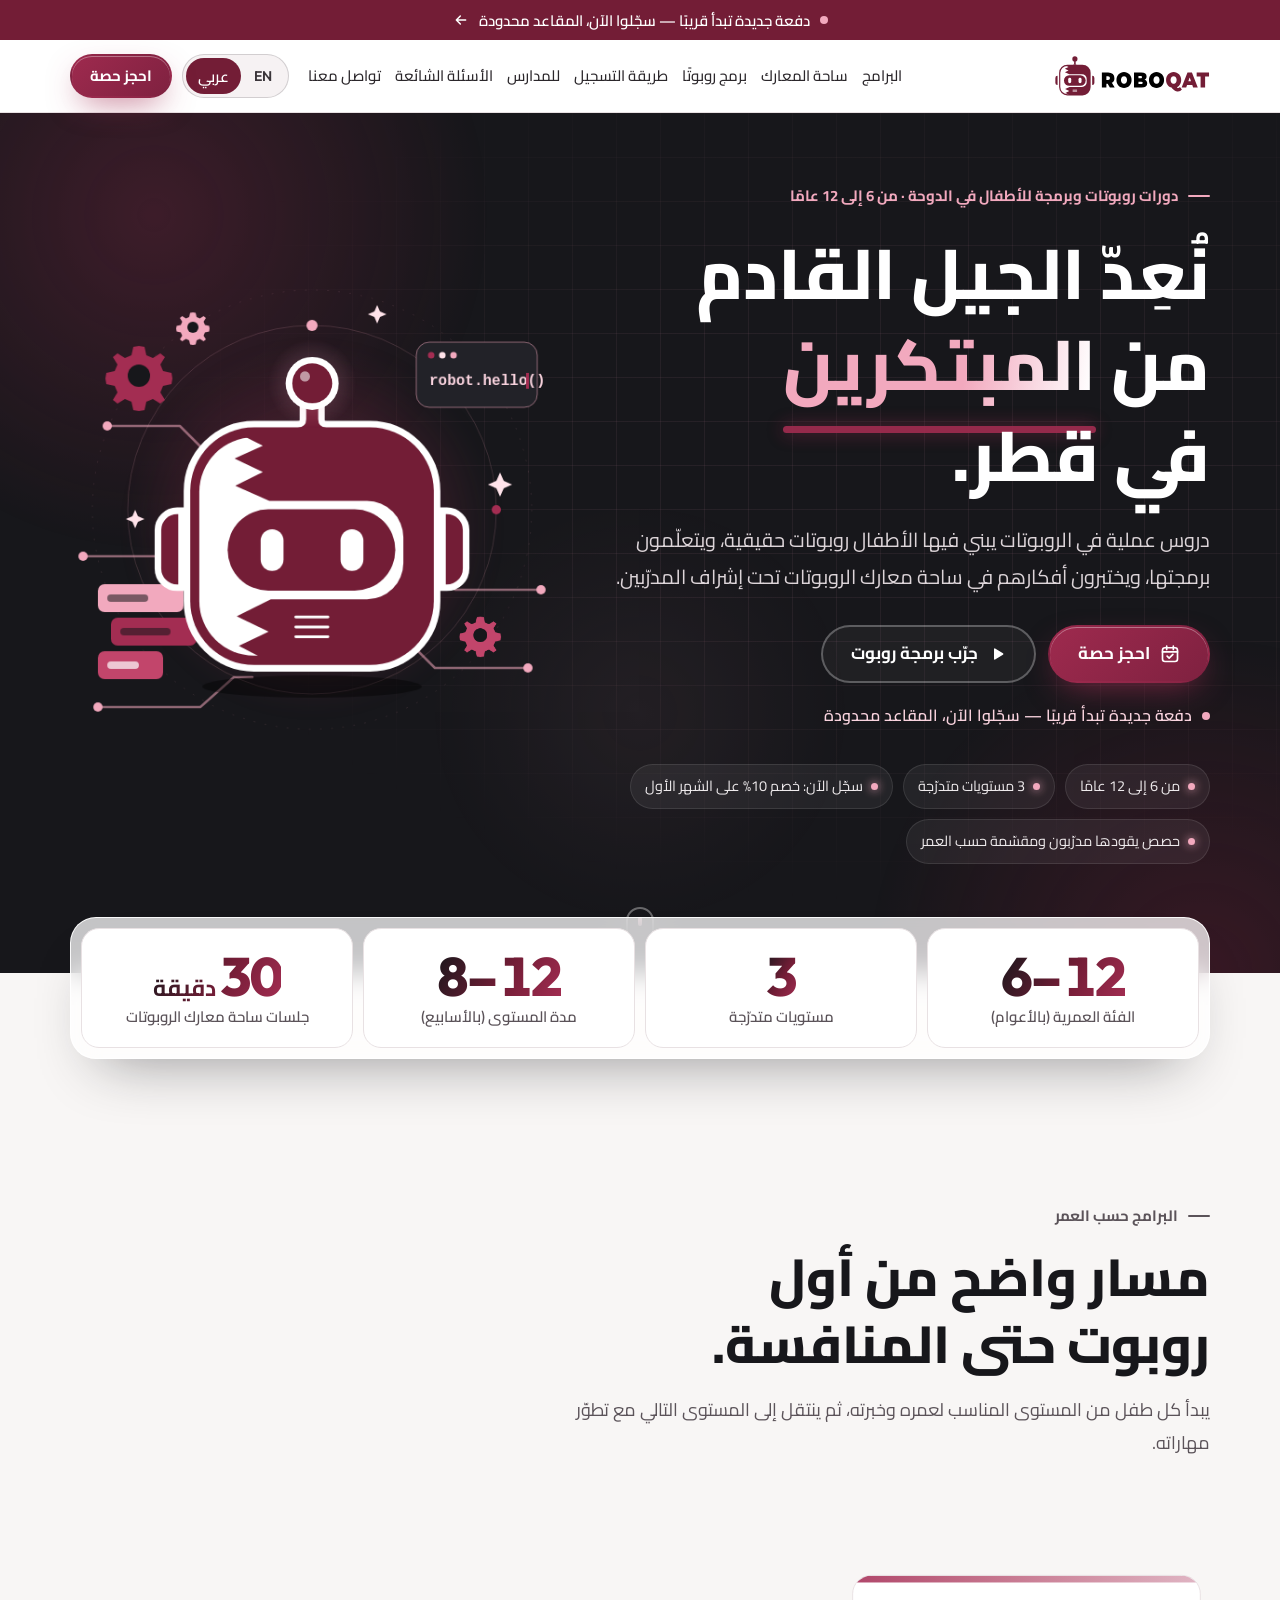
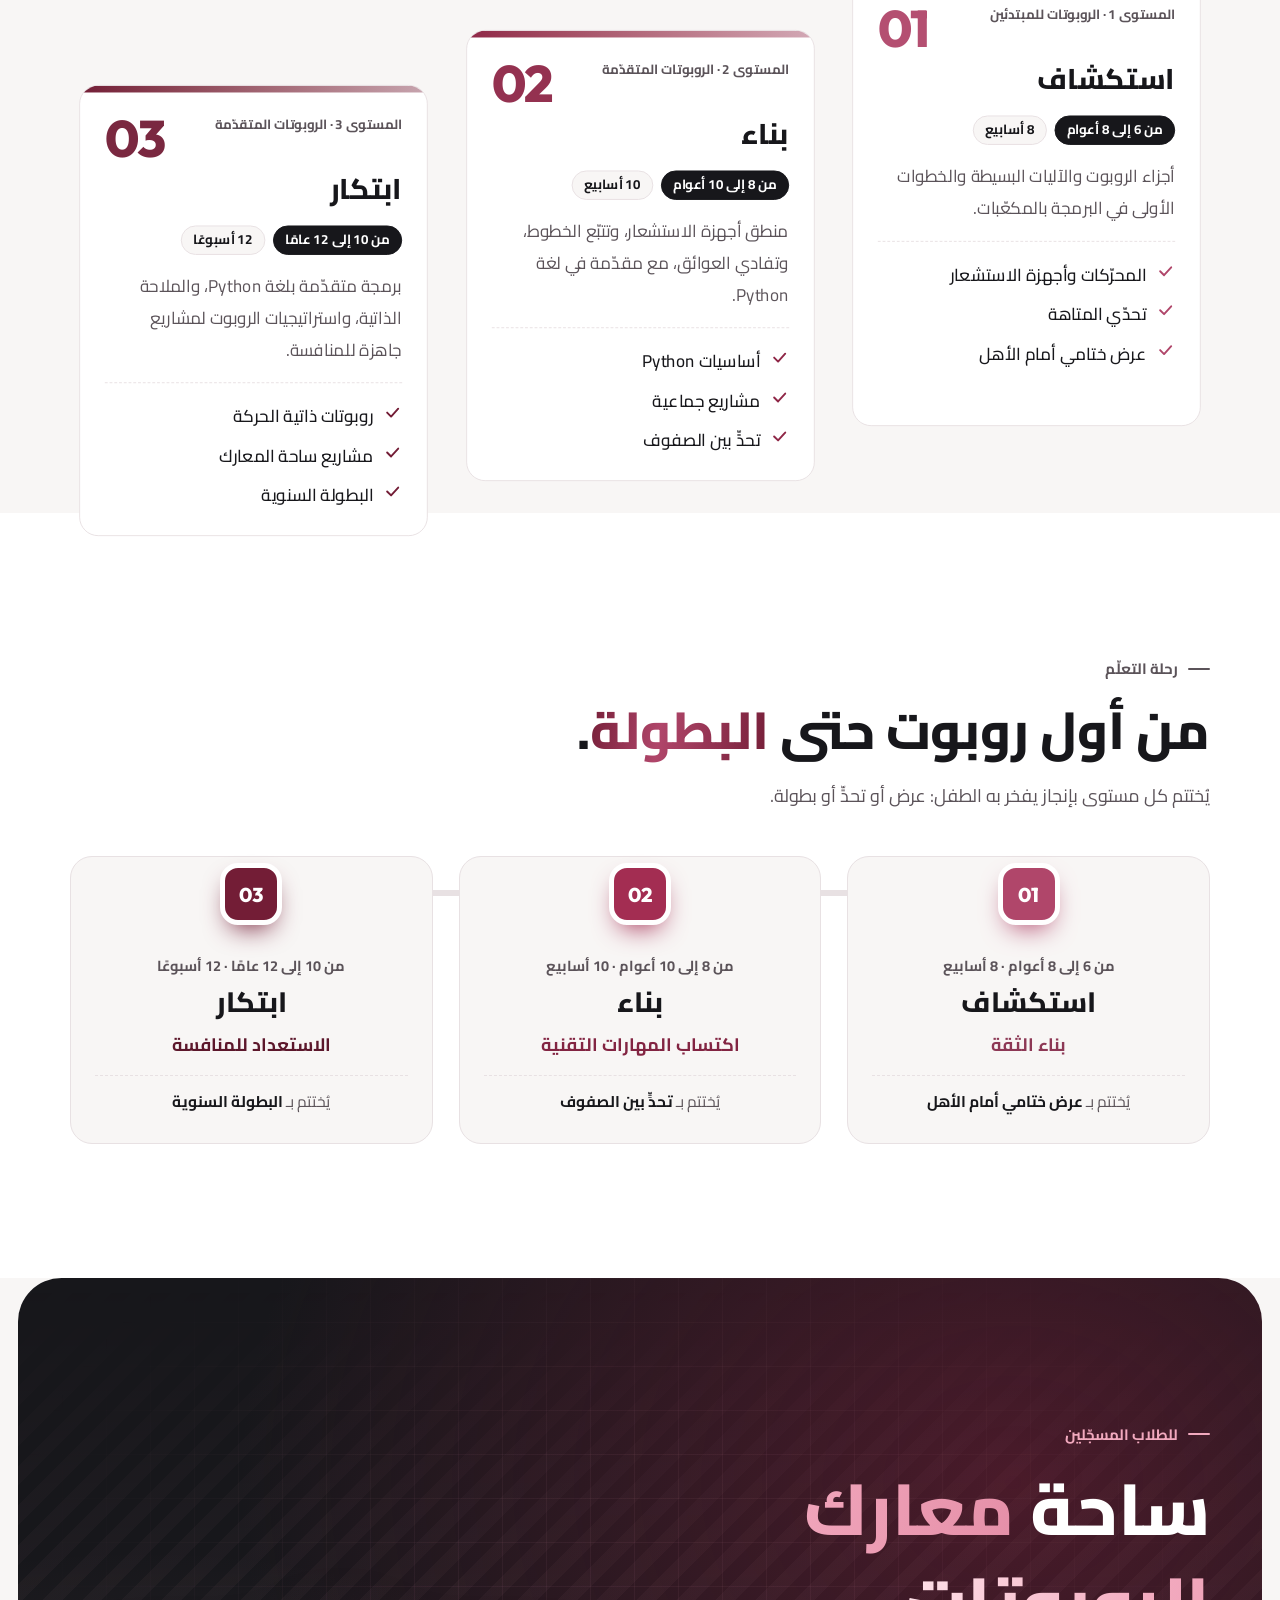
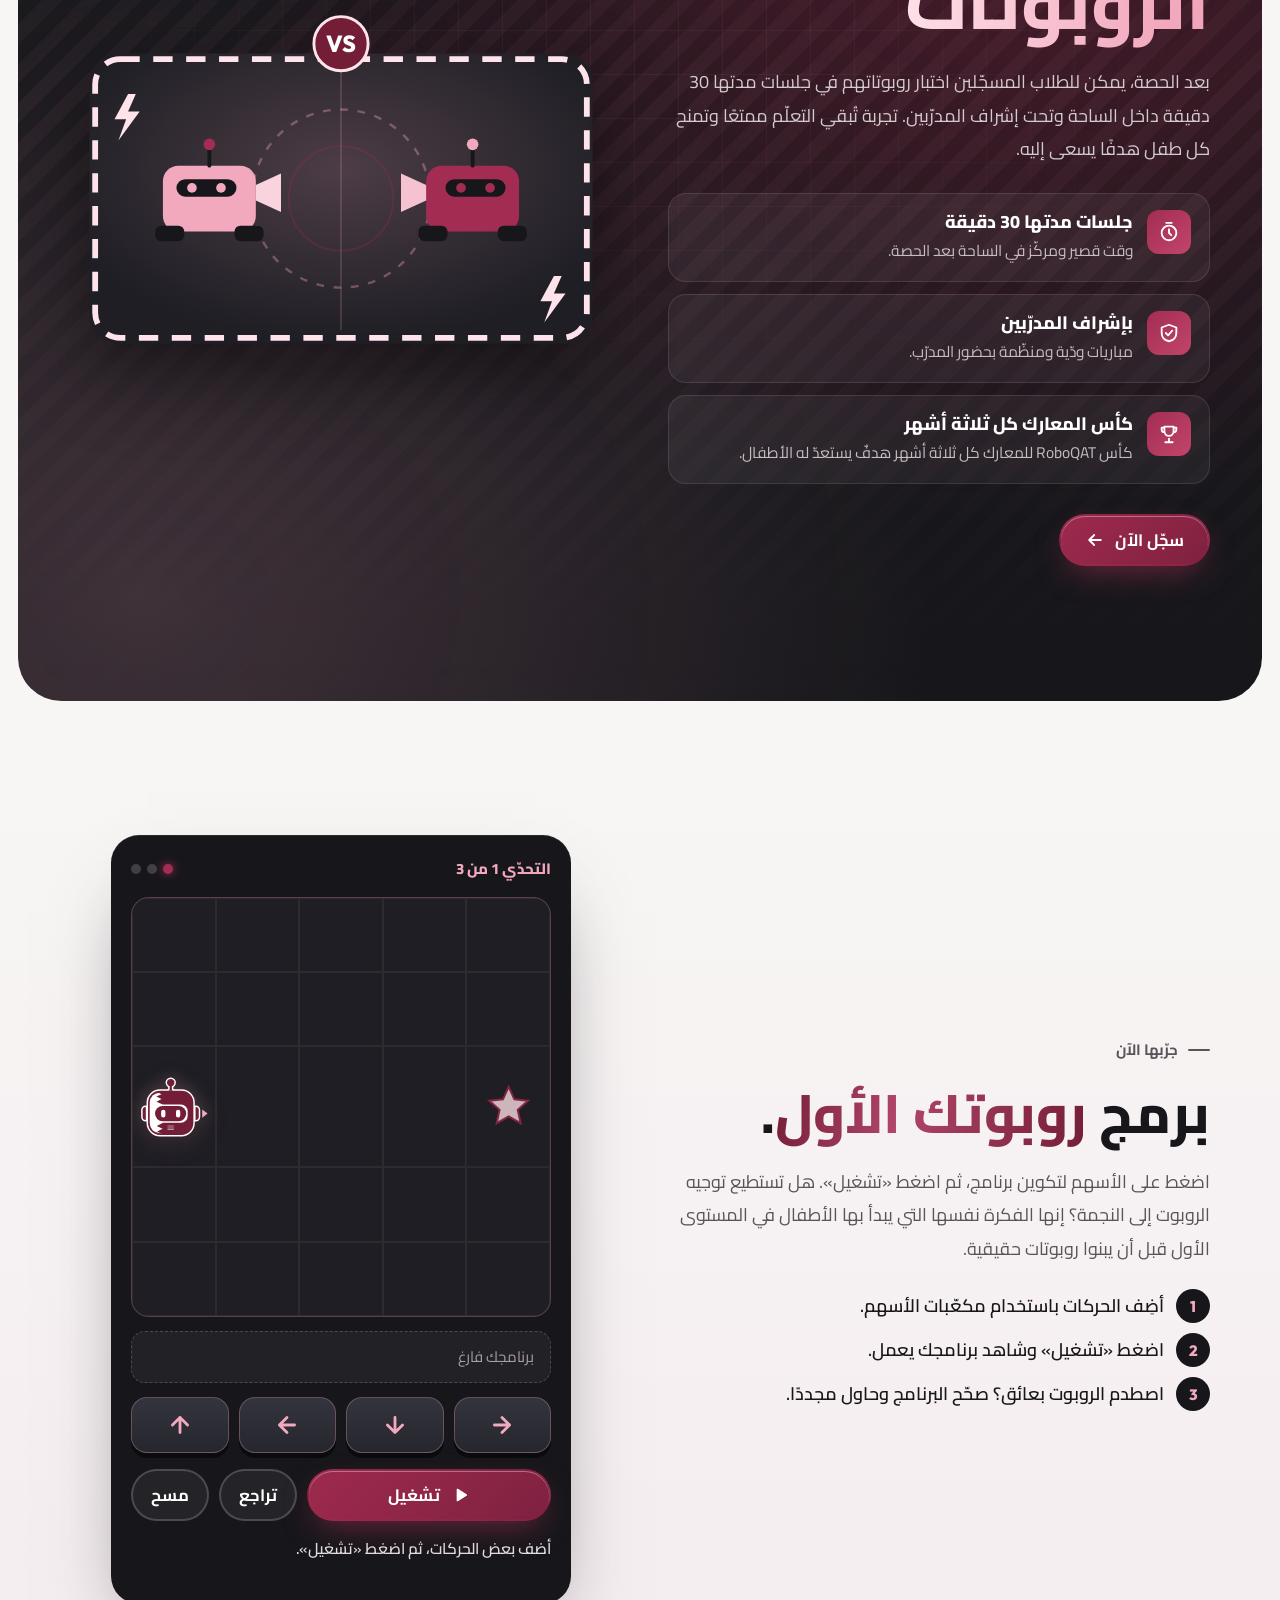
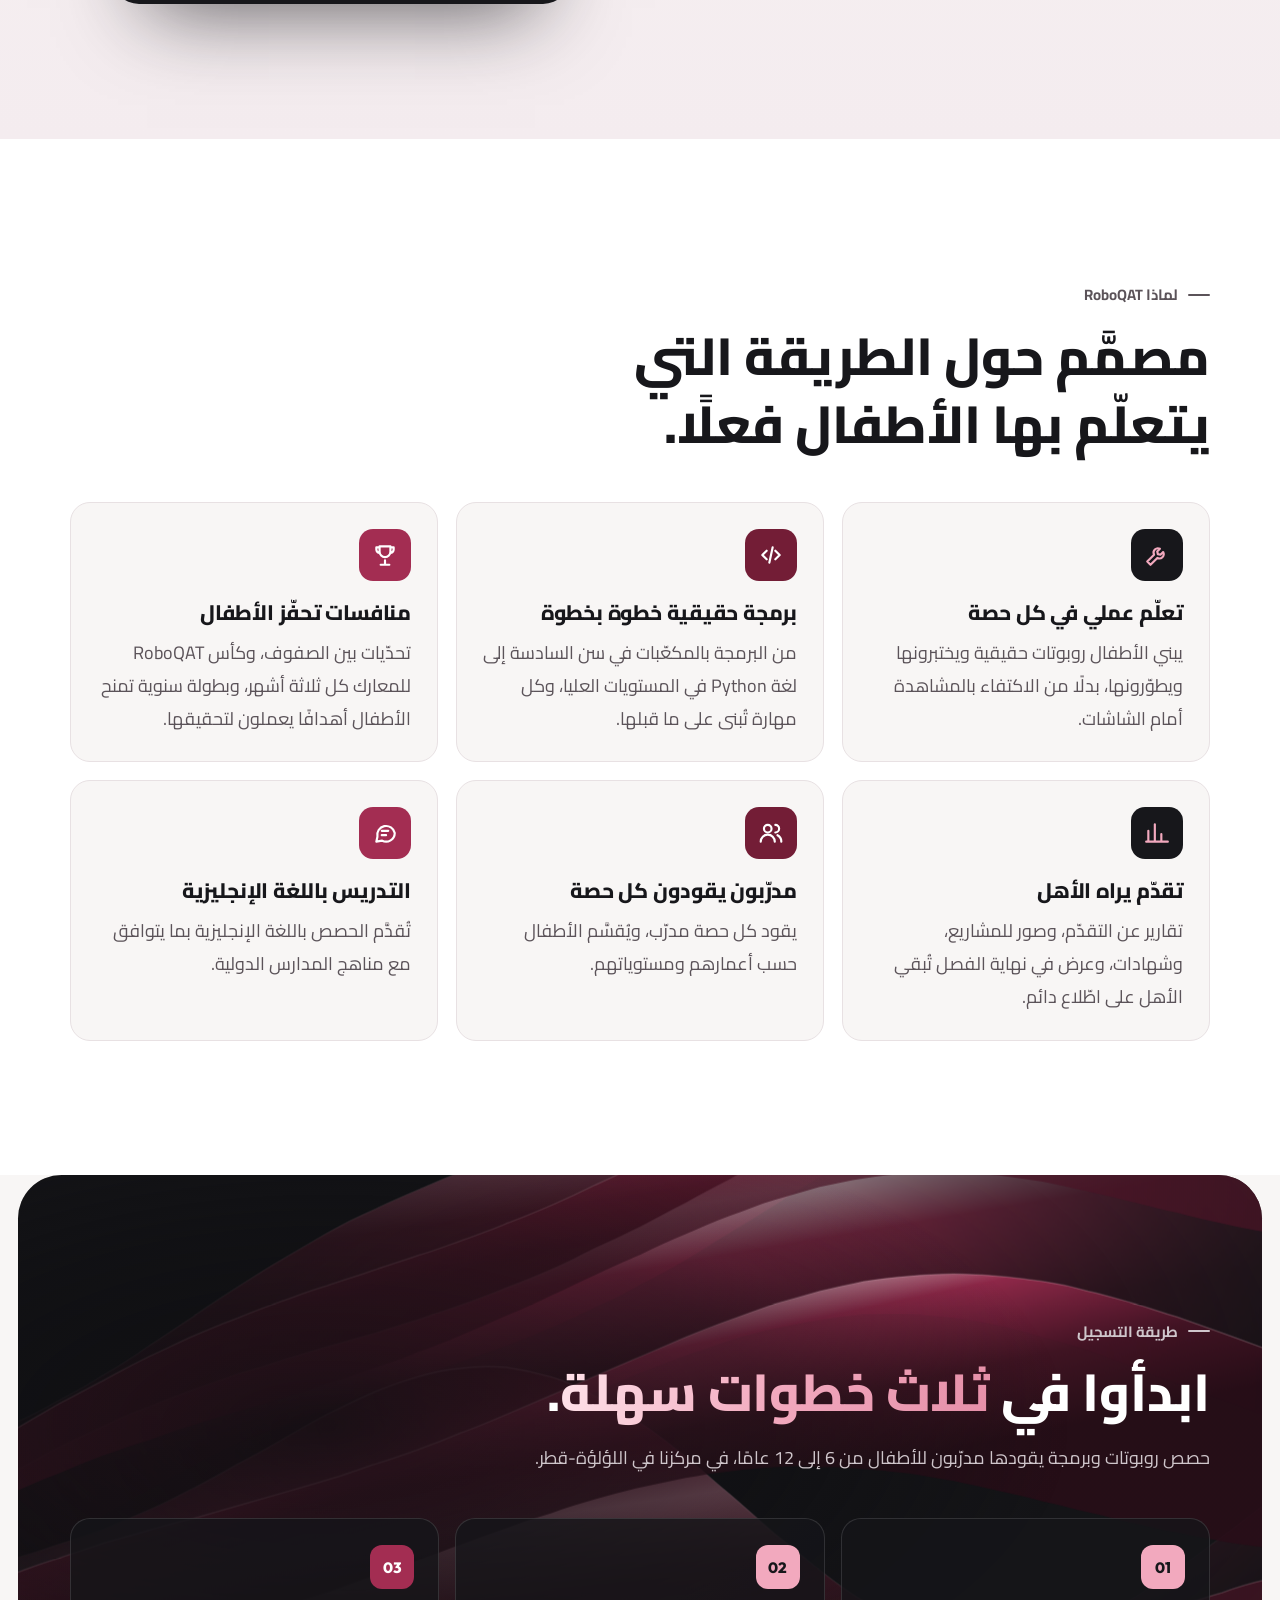
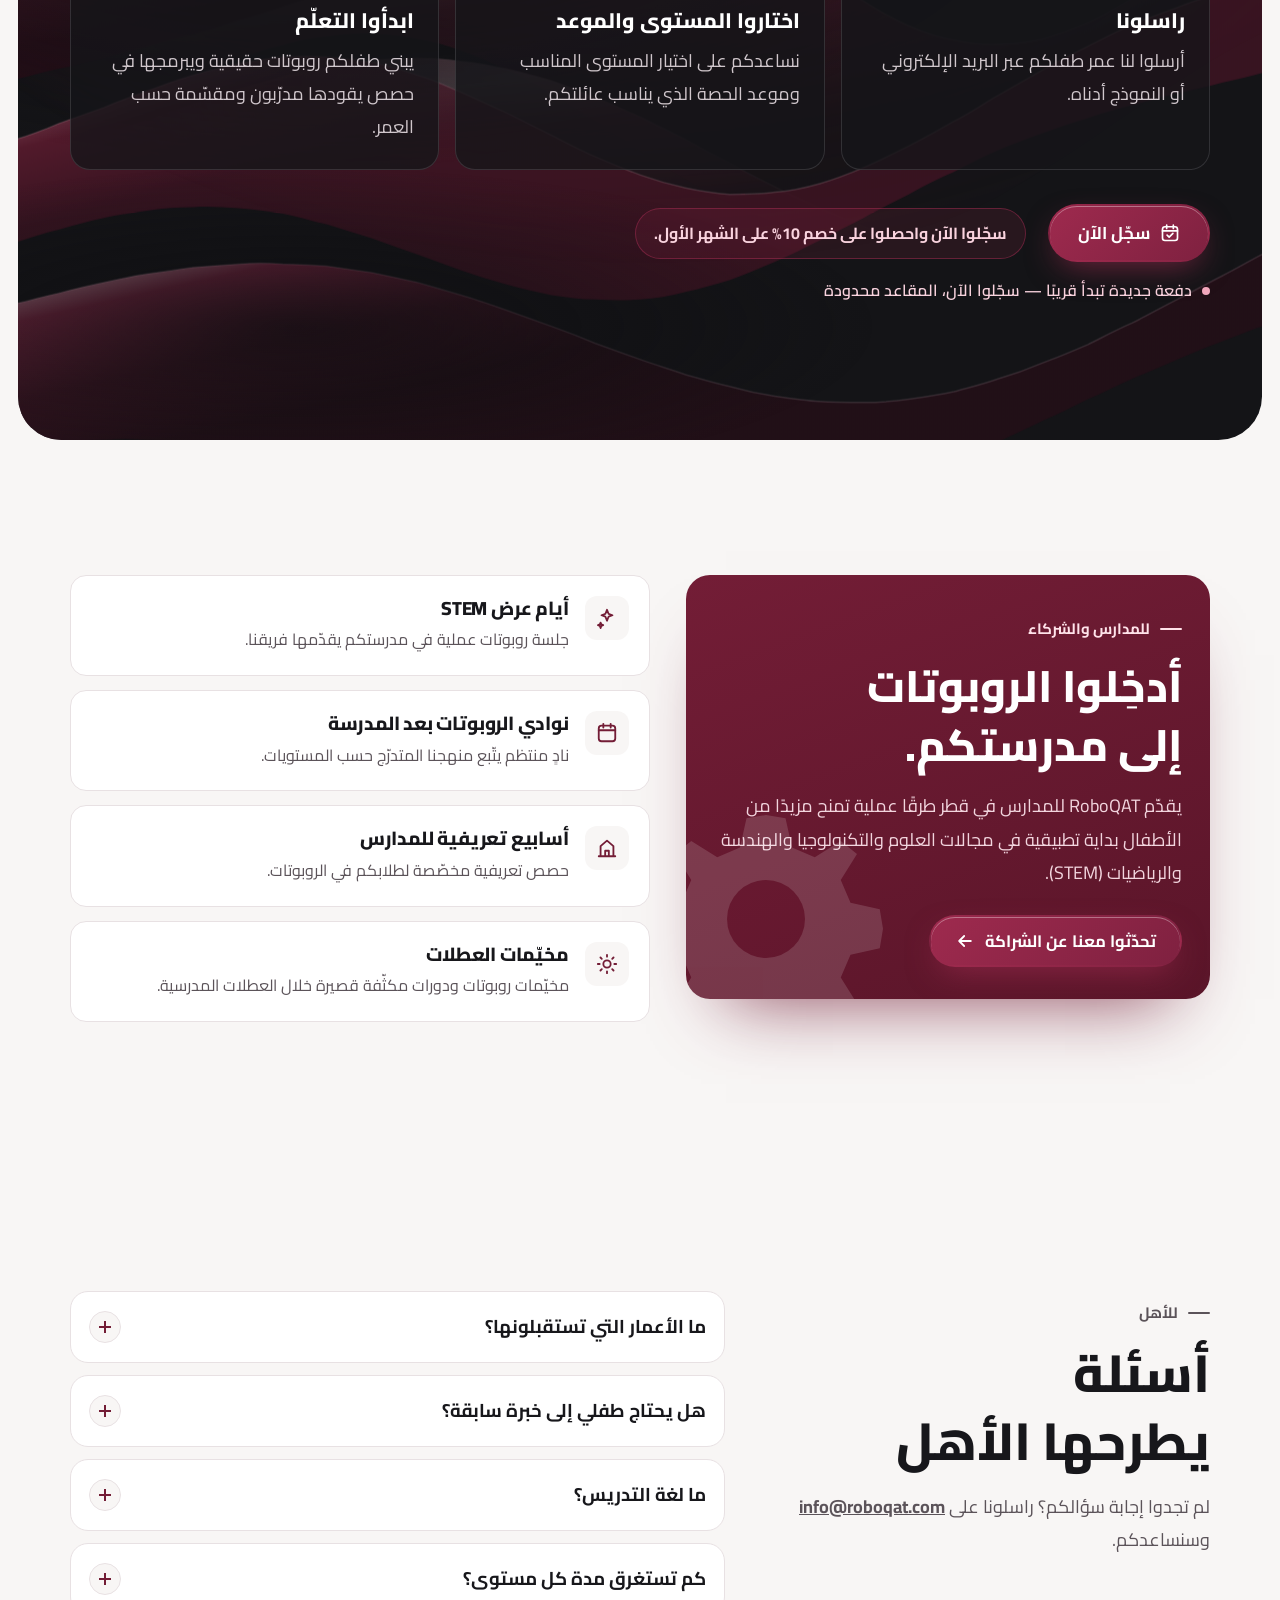
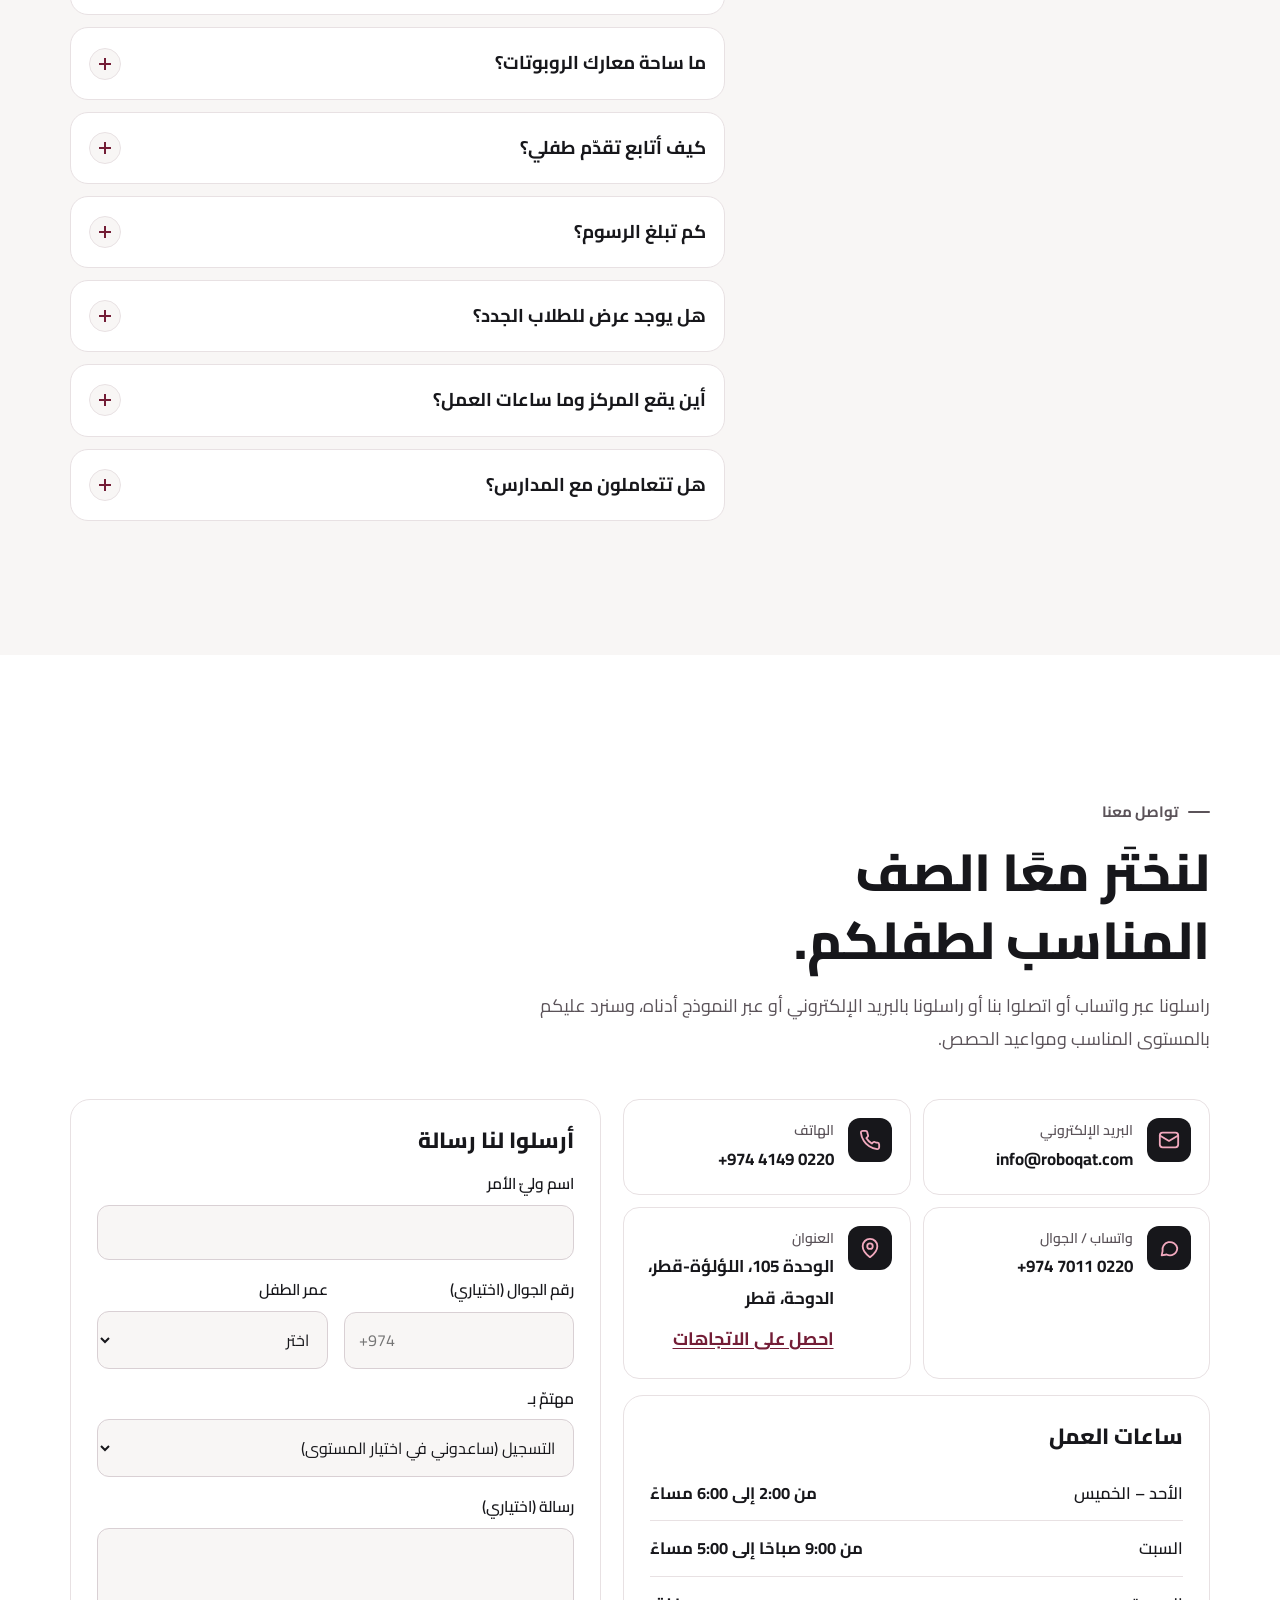
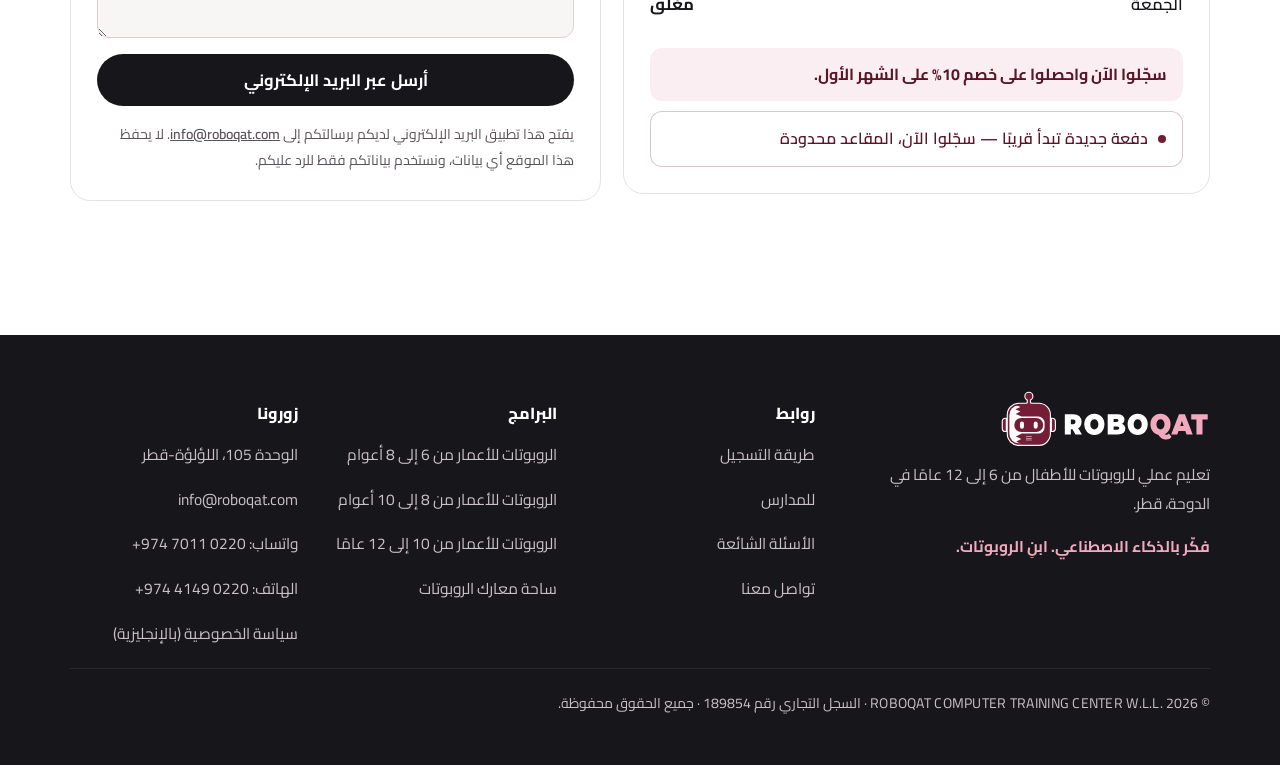
==== commit f1e4ab8d: "Remove mailto form action so browsers stop flagging the page as not secure The booking form already " ====
--- a/ar/index.html
+++ b/ar/index.html
@@ -678,7 +678,7 @@
    </div>
    <div class="panel">
     <h3>أرسلوا لنا رسالة</h3>
-    <form name="enrol-request" method="post" action="mailto:info@roboqat.com?subject=%D8%AD%D8%AC%D8%B2%20%D8%AD%D8%B5%D8%A9" enctype="text/plain" id="form" data-subject="حجز حصة">
+    <form name="enrol-request" id="form" data-subject="حجز حصة">
      <div class="field"><label for="f-name">اسم وليّ الأمر</label><input id="f-name" name="name" required autocomplete="name"></div>
      <div class="row2">
       <div class="field"><label for="f-phone">رقم الجوال (اختياري)</label><input id="f-phone" name="phone" type="tel" dir="ltr" autocomplete="tel" inputmode="tel" placeholder="+974"></div>
--- a/assets/site.css
+++ b/assets/site.css
@@ -1,708 +1,721 @@
-:root{
-  --navy:#17171B;--navy-2:#222228;--navy-3:#2E2E36;
-  --maroon:#731D36;--maroon-2:#5A1529;
-  --cyan:#F2A9BE;--cyan-ink:#731D36;
-  --orange:#A32D52;--orange-2:#B8436A;
-  --paper:#F8F6F5;--white:#fff;--ink:#17171B;--muted:#5B5359;--line:#E8E1E3;
-  --ph-bg:#FFF4C2;--ph-ink:#5C4500;--ph-line:#C9A300;
-  --en:'Outfit',system-ui,-apple-system,'Segoe UI',sans-serif;
-  --ar:'Cairo','Segoe UI',Tahoma,sans-serif;
-  --r:20px;--wrap:1180px;
-  color-scheme:light;
-}
-*,*::before,*::after{box-sizing:border-box}
-html{scroll-behavior:smooth;-webkit-text-size-adjust:100%}
-body{margin:0;background:var(--paper);color:var(--ink);font:400 17px/1.65 var(--en);overflow-x:hidden}
-[dir=rtl] body{font-family:var(--ar);font-size:18px;line-height:1.85}
-img,svg{max-width:100%;display:block}
-a{color:inherit}
-h1,h2,h3{text-wrap:balance;margin:0;line-height:1.1;letter-spacing:-.02em;font-weight:800}
-[dir=rtl] h1,[dir=rtl] h2,[dir=rtl] h3{letter-spacing:0;line-height:1.35;font-family:var(--ar)}
-p{margin:0}
-.wrap{max-width:var(--wrap);margin-inline:auto;padding-inline:20px}
-.skip{position:absolute;inset-inline-start:12px;top:-60px;background:var(--orange);color:var(--navy);padding:10px 16px;border-radius:10px;font-weight:700;z-index:200;text-decoration:none}
-.skip:focus{top:12px}
-:focus-visible{outline:3px solid var(--orange);outline-offset:3px;border-radius:6px}
-.sec:not(.dark) :focus-visible,.panel :focus-visible{outline-color:var(--navy)}
-.schools-card :focus-visible{outline-color:#fff}
-.ph{background:var(--ph-bg);color:var(--ph-ink);border:1px dashed var(--ph-line);border-radius:6px;padding:0 .35em;font-weight:600}
-
-/* ---------- header ---------- */
-.site-head{position:sticky;top:0;z-index:50;background:rgba(23,23,27,.92);backdrop-filter:saturate(140%) blur(10px);-webkit-backdrop-filter:saturate(140%) blur(10px);border-bottom:1px solid rgba(255,255,255,.07)}
-.head-in{display:flex;align-items:center;gap:16px;min-height:72px}
-.logo{display:flex;align-items:center;text-decoration:none;flex:0 0 auto}
-.logo svg{height:46px;width:132px;max-width:none;flex:0 0 auto}
-.nav{margin-inline-start:auto}
-.nav ul{list-style:none;margin:0;padding:0;display:flex;gap:4px}
-.nav a{display:block;color:#E4DEE1;text-decoration:none;font-weight:500;font-size:15.5px;padding:10px 12px;border-radius:10px}
-.nav a:hover{color:#fff;background:rgba(255,255,255,.06)}
-.head-tools{display:flex;align-items:center;gap:10px}
-.lang{display:inline-flex;border:1px solid rgba(255,255,255,.18);border-radius:999px;padding:3px;background:rgba(255,255,255,.04)}
-.lang a,.lang span{cursor:pointer;text-decoration:none;min-width:44px;min-height:36px;display:grid;place-items:center;padding:0 12px;border-radius:999px;color:#D6CED2;font:600 14px var(--en)}
-.lang [lang=ar]{font-family:var(--ar);font-size:15px}
-.lang [aria-current]{background:var(--cyan);color:var(--navy);cursor:default}
-.lang a:hover{color:#fff;background:rgba(255,255,255,.08)}
-.lang a:focus-visible{outline:3px solid var(--orange);outline-offset:2px}
-.menu-btn{all:unset;display:none;cursor:pointer;width:44px;height:44px;border-radius:12px;place-items:center;color:#fff;border:1px solid rgba(255,255,255,.18)}
-.menu-btn span{display:block;width:18px;height:2px;background:currentColor;position:relative}
-.menu-btn span::before,.menu-btn span::after{content:"";position:absolute;inset-inline:0;height:2px;background:currentColor;transition:transform .2s}
-.menu-btn span::before{top:-6px}.menu-btn span::after{top:6px}
-.menu-btn[aria-expanded=true] span{background:transparent}
-.menu-btn[aria-expanded=true] span::before{transform:translateY(6px) rotate(45deg)}
-.menu-btn[aria-expanded=true] span::after{transform:translateY(-6px) rotate(-45deg)}
-
-/* ---------- buttons ---------- */
-.btn{display:inline-flex;align-items:center;justify-content:center;gap:10px;min-height:52px;padding:0 24px;border-radius:999px;font-weight:700;font-size:16.5px;text-decoration:none;border:2px solid transparent;cursor:pointer;transition:transform .15s,background .15s,box-shadow .15s;font-family:inherit}
-.btn svg{width:20px;height:20px;flex:0 0 auto}
-.btn-primary{background:var(--orange);color:var(--navy);box-shadow:0 10px 30px -10px rgba(163,45,82,.65)}
-.btn-primary:hover{background:var(--orange-2);transform:translateY(-1px)}
-.btn-ghost{border-color:rgba(255,255,255,.28);color:#fff}
-.btn-ghost:hover{border-color:var(--cyan);color:var(--cyan)}
-.btn-dark{background:var(--navy);color:#fff}
-.btn-dark:hover{background:var(--navy-3)}
-.btn-sm{min-height:44px;padding:0 18px;font-size:15px}
-[dir=rtl] .flip{transform:scaleX(-1)}
-
-/* ---------- hero ---------- */
-.hero{position:relative;background:var(--navy);color:#fff;overflow:hidden;isolation:isolate}
-.hero::before{content:"";position:absolute;inset:0;z-index:-2;
-  background-image:linear-gradient(rgba(242,169,190,.07) 1px,transparent 1px),linear-gradient(90deg,rgba(242,169,190,.07) 1px,transparent 1px);
-  background-size:44px 44px;mask-image:radial-gradient(ellipse 80% 70% at 70% 40%,#000 30%,transparent 75%);-webkit-mask-image:radial-gradient(ellipse 80% 70% at 70% 40%,#000 30%,transparent 75%)}
-.hero::after{content:"";position:absolute;z-index:-1;width:720px;height:720px;inset-inline-end:-200px;top:-160px;background:radial-gradient(circle,rgba(242,169,190,.22),transparent 62%)}
-.hero-in{display:grid;gap:40px;padding-block:56px 72px;align-items:center}
-.eyebrow{display:inline-flex;align-items:center;gap:10px;font-size:13.5px;font-weight:700;letter-spacing:.14em;text-transform:uppercase;color:var(--cyan-ink)}
-.hero .eyebrow,.dark .eyebrow{color:var(--cyan)}
-.eyebrow::before{content:"";width:22px;height:2px;background:currentColor;border-radius:2px}
-[dir=rtl] .eyebrow{letter-spacing:0;text-transform:none;font-size:15px}
-.hero h1{font-size:clamp(40px,7.4vw,76px);margin-block:18px 20px;max-width:13ch}
-[dir=rtl] .hero h1{font-size:clamp(36px,6.4vw,64px);max-width:16ch}
-.hero h1 em{font-style:normal;color:var(--cyan);position:relative;white-space:nowrap}
-.hero h1 em::after{content:"";position:absolute;inset-inline:0;bottom:.04em;height:.12em;background:var(--orange);border-radius:4px;opacity:.9;z-index:-1}
-.lead{font-size:clamp(17px,2vw,20px);color:#DDD5D9;max-width:36em}
-.ctas{display:flex;flex-wrap:wrap;gap:12px;margin-top:30px}
-.chips{display:flex;flex-wrap:wrap;gap:10px;margin:34px 0 0;padding:0;list-style:none}
-.chips li{display:flex;align-items:center;gap:8px;padding:8px 14px;border-radius:999px;background:rgba(255,255,255,.06);border:1px solid rgba(255,255,255,.1);font-size:14.5px;color:#EEEAEC}
-.chips li::before{content:"";width:7px;height:7px;border-radius:50%;background:var(--cyan);box-shadow:0 0 10px var(--cyan)}
-.hero-art{position:relative;max-width:520px;margin-inline:auto;width:100%}
-.float{animation:float 6s ease-in-out infinite}
-.float-2{animation:float 7s ease-in-out -2s infinite}
-.float-3{animation:float 5.5s ease-in-out -4s infinite}
-.spin{transform-origin:center;transform-box:fill-box;animation:spin 18s linear infinite}
-.blink{animation:blink 5s infinite}
-@keyframes float{50%{transform:translateY(-10px)}}
-@keyframes spin{to{transform:rotate(360deg)}}
-@keyframes blink{0%,46%,50%,100%{opacity:1}48%{opacity:.15}}
-
-/* ---------- sections ---------- */
-.sec{padding-block:clamp(64px,9vw,112px)}
-.sec-head{max-width:680px;margin-bottom:44px}
-.sec-head h2{font-size:clamp(32px,4.6vw,50px);margin-block:14px 14px}
-.sec-head p{color:var(--muted);font-size:18px}
-.dark{background:var(--navy);color:#fff}
-.dark .sec-head p{color:#CFC6CB}
-.white{background:#fff}
-
-/* programmes */
-.levels{display:grid;gap:20px;grid-template-columns:repeat(auto-fit,minmax(280px,1fr))}
-.level{position:relative;scroll-margin-top:88px;background:#fff;border:1px solid var(--line);border-radius:var(--r);padding:28px 26px 26px;display:flex;flex-direction:column;overflow:hidden}
-.level::before{content:"";position:absolute;inset-inline:0;top:0;height:6px;background:var(--c)}
-.level .top{display:flex;justify-content:space-between;align-items:flex-start;gap:12px}
-.level .tag{font-size:13px;font-weight:700;color:var(--muted)}
-[dir=rtl] .level .tag{font-size:14px}
-.level .num{font:800 54px/1 var(--en);color:var(--c);opacity:.95;letter-spacing:-.04em}
-.level h3{font-size:30px;margin-block:6px 4px}
-.level .age{display:flex;flex-wrap:wrap;gap:8px;margin-block:14px 16px}
-.pill{display:inline-flex;align-items:center;min-height:30px;padding:2px 12px;border-radius:999px;font-size:14px;font-weight:700;background:var(--paper);border:1px solid var(--line)}
-.pill.strong{background:var(--navy);color:#fff;border-color:var(--navy)}
-.level p{color:var(--muted)}
-.level ul{list-style:none;padding:0;margin:18px 0 0;display:grid;gap:8px;border-top:1px dashed var(--line);padding-top:18px}
-.level li{display:flex;gap:10px;align-items:flex-start;font-weight:500}
-.level li svg{width:20px;height:20px;flex:0 0 auto;margin-top:3px;color:var(--c)}
-.path{display:flex;flex-wrap:wrap;align-items:center;gap:10px 14px;margin-top:28px;padding:18px 22px;border-radius:16px;background:#fff;border:1px solid var(--line);font-weight:600}
-.path .lbl{color:var(--muted);font-weight:500;margin-inline-end:6px}
-.path svg{width:18px;height:18px;color:var(--orange)}
-.arena{scroll-margin-top:88px;margin-top:20px;display:grid;gap:26px;align-items:center;background:var(--navy);color:#fff;border-radius:calc(var(--r) + 4px);padding:30px 26px;overflow:hidden;position:relative}
-.arena h3{font-size:clamp(26px,3.4vw,36px);margin-block:10px 12px}
-.arena p{color:#D3CBCF;max-width:40em}
-.arena .pill{background:rgba(255,255,255,.06);border-color:rgba(255,255,255,.14);color:#EEEAEC}
-.arena-art{max-width:360px;width:100%;margin-inline:auto}
-
-/* why */
-.why{display:grid;gap:18px;grid-template-columns:repeat(auto-fit,minmax(260px,1fr))}
-.why article{padding:26px;border-radius:var(--r);background:var(--paper);border:1px solid var(--line)}
-.why .ic{width:52px;height:52px;border-radius:14px;display:grid;place-items:center;background:var(--navy);color:var(--cyan);margin-bottom:18px}
-.why .ic svg{width:26px;height:26px}
-.why article:nth-child(3n+2) .ic{background:var(--maroon);color:#fff}
-.why article:nth-child(3n) .ic{background:var(--orange);color:var(--navy)}
-.why h3{font-size:21px;margin-bottom:8px;letter-spacing:-.01em}
-.why p{color:var(--muted)}
-
-/* how to enrol */
-.steps{list-style:none;margin:0;padding:0;display:grid;gap:16px;grid-template-columns:repeat(auto-fit,minmax(230px,1fr));counter-reset:s}
-.steps li{position:relative;padding:26px 24px;border-radius:var(--r);background:var(--navy-2);border:1px solid rgba(255,255,255,.08)}
-.steps li::before{counter-increment:s;content:"0" counter(s);display:block;font:800 15px var(--en);color:var(--navy);background:var(--cyan);width:44px;height:44px;border-radius:12px;display:grid;place-items:center;margin-bottom:18px}
-.steps li:last-child::before{background:var(--orange)}
-.steps h3{font-size:21px;margin-bottom:8px}
-.steps p{color:#D0C7CC}
-.enrol-cta{display:flex;flex-wrap:wrap;gap:14px 22px;align-items:center;margin-top:34px}
-.enrol-cta small{color:#B8AEB4;font-size:14.5px}
-
-/* schools */
-.schools{display:grid;gap:36px;align-items:start}
-.offer{list-style:none;margin:0;padding:0;display:grid;gap:14px}
-.offer li{display:flex;gap:16px;padding:20px;border-radius:16px;background:#fff;border:1px solid var(--line)}
-.offer .dot{flex:0 0 44px;height:44px;border-radius:12px;display:grid;place-items:center;background:var(--paper);color:var(--maroon)}
-.offer .dot svg{width:22px;height:22px}
-.offer h3{font-size:19px;margin-bottom:4px;letter-spacing:-.01em}
-.offer p{color:var(--muted);font-size:16px}
-.schools-card{position:relative;background:linear-gradient(160deg,var(--maroon),var(--maroon-2));color:#fff;border-radius:calc(var(--r) + 4px);padding:32px 28px;overflow:hidden}
-.schools-card h2{font-size:clamp(30px,4vw,44px);margin-block:14px 14px}
-.schools-card p{color:#F2D5DE}
-.schools-card .eyebrow{color:#FFE3EA}
-.schools-card .btn{margin-top:26px}
-.schools-card svg.deco{position:absolute;inset-inline-end:-50px;bottom:-50px;width:220px;opacity:.16;pointer-events:none}
-
-/* gallery */
-.gallery{display:grid;gap:14px;grid-template-columns:repeat(2,1fr)}
-.gallery figure{margin:0;position:relative;border-radius:18px;overflow:hidden;background:var(--navy-2);aspect-ratio:4/3}
-.gallery figure svg{width:100%;height:100%}
-.gallery figcaption{position:absolute;inset-inline:10px;bottom:10px;display:flex;flex-direction:column;gap:2px;padding:8px 12px;border-radius:12px;background:rgba(23,23,27,.78);color:#fff;font-weight:600;font-size:15px;line-height:1.3}
-.gallery figcaption small{font-weight:500;font-size:12.5px;color:#F9D3DE}
-.quote{margin-top:20px;padding:28px;border-radius:var(--r);border:2px dashed var(--ph-line);background:var(--ph-bg);color:var(--ph-ink);display:flex;gap:18px;align-items:flex-start}
-.quote svg{width:34px;height:34px;flex:0 0 auto;color:var(--ph-line)}
-[dir=rtl] .quote svg{transform:scaleX(-1)}
-.quote p{font-size:18px;font-weight:600}
-
-/* faq */
-.faq{max-width:860px}
-.faq details{border-bottom:1px solid var(--line)}
-.faq summary{list-style:none;cursor:pointer;display:flex;justify-content:space-between;align-items:center;gap:20px;padding:20px 4px;font-weight:700;font-size:18.5px;min-height:44px}
-.faq summary::-webkit-details-marker{display:none}
-.faq summary .pm{flex:0 0 32px;height:32px;border-radius:50%;background:var(--paper);border:1px solid var(--line);position:relative}
-.faq summary .pm::before,.faq summary .pm::after{content:"";position:absolute;inset:0;margin:auto;width:12px;height:2px;background:var(--maroon);transition:transform .2s}
-.faq summary .pm::after{transform:rotate(90deg)}
-.faq details[open] .pm::after{transform:rotate(0)}
-.faq details p{padding:0 4px 22px;color:var(--muted);max-width:62ch}
-
-/* contact */
-.contact{display:grid;gap:22px}
-.cards{display:grid;gap:12px;grid-template-columns:repeat(auto-fit,minmax(230px,1fr))}
-.cbox{display:flex;gap:14px;align-items:flex-start;padding:18px;border-radius:16px;background:#fff;border:1px solid var(--line);text-decoration:none;min-height:44px}
-a.cbox:hover{border-color:var(--cyan-ink)}
-.cbox .ci{flex:0 0 44px;height:44px;border-radius:12px;display:grid;place-items:center;background:var(--navy);color:var(--cyan)}
-.cbox .ci svg{width:22px;height:22px}
-.cbox b{display:block;font-size:14px;color:var(--muted);font-weight:600}
-.cbox span.v{display:block;font-weight:700;font-size:17px;word-break:break-word}
-.ltr{direction:ltr;unicode-bidi:isolate}
-[dir=rtl] .cbox span.v{text-align:right}
-.panel{background:#fff;border:1px solid var(--line);border-radius:var(--r);padding:26px}
-.panel h3{font-size:22px;margin-bottom:14px}
-.hours{width:100%;border-collapse:collapse}
-.hours th,.hours td{text-align:start;padding:12px 0;border-bottom:1px solid var(--line);font-size:16.5px}
-.hours th{font-weight:600}
-.hours td{text-align:end;font-weight:700}
-.hours tr:last-child th,.hours tr:last-child td{border-bottom:0}
-.note{margin-top:12px;font-size:14.5px}
-.map{margin-top:18px;border-radius:16px;overflow:hidden;position:relative;aspect-ratio:16/10;background:#F1ECEE}
-.map svg{width:100%;height:100%}
-.map p{position:absolute;inset-inline:12px;bottom:12px;text-align:center;font-size:14px}
-form{display:grid;gap:16px}
-.field{display:grid;gap:6px}
-.field label{font-weight:600;font-size:15.5px}
-.field input,.field select,.field textarea{font:inherit;font-size:16px;color:var(--ink);background:var(--paper);border:1.5px solid #D9D0D4;border-radius:12px;padding:12px 14px;min-height:50px;width:100%}
-.field textarea{min-height:110px;resize:vertical}
-.field input:focus,.field select:focus,.field textarea:focus{outline:3px solid rgba(115,29,54,.35);border-color:var(--cyan-ink)}
-.row2{display:grid;gap:16px}
-.hp{position:absolute;width:1px;height:1px;overflow:hidden;clip:rect(0 0 0 0);clip-path:inset(50%);white-space:nowrap}
-.form-msg{display:none;padding:14px 16px;border-radius:12px;background:#E3F8EE;color:#0B5B37;font-weight:600}
-.form-msg.show{display:block}
-.fine{font-size:14px;color:var(--muted)}
-
-/* footer */
-.foot{background:var(--navy);color:#C9C1C5;padding-block:56px 48px;font-size:15.5px}
-.foot-in{display:grid;gap:30px}
-.foot .logo svg{height:52px;width:149px}
-.foot p{max-width:34em;margin-top:14px}
-.foot-h{font-weight:800;line-height:1.1;font-size:14px;letter-spacing:.12em;text-transform:uppercase;color:#fff;margin-bottom:12px}
-[dir=rtl] .foot-h{font-weight:800;line-height:1.1;letter-spacing:0;font-size:16px}
-.foot ul{list-style:none;margin:0;padding:0;display:grid;gap:4px}
-.foot ul a{text-decoration:none;display:inline-block;padding:6px 0}
-.foot ul a:hover{color:var(--cyan)}
-.foot .ph{background:rgba(255,244,194,.12);color:#FFE38A;border-color:rgba(249,211,222,.5)}
-.copy{max-width:none!important;margin-top:34px;padding-top:22px;border-top:1px solid rgba(255,255,255,.08);font-size:14px}
-
-/* sticky mobile CTA */
-.sticky-cta{position:fixed;z-index:40;inset-inline:12px;bottom:12px;display:none}
-.sticky-cta .btn{width:100%}
-
-
-/* ---------- responsive ---------- */
-@media (max-width:979px){
-  .menu-btn{display:grid}
-  .nav{position:absolute;inset-inline:0;top:100%;background:var(--navy);border-bottom:1px solid rgba(255,255,255,.08);display:none;margin:0}
-  .nav.open{display:block}
-  .nav ul{flex-direction:column;padding:10px 16px 18px}
-  .nav a{font-size:17px;padding:13px 12px}
-  .head-tools{margin-inline-start:auto}
-  .head-cta{display:none}
-}
-@media (max-width:767px){
-  .sticky-cta{display:block}
-  .foot{padding-bottom:110px}
-  }
-@media (max-width:400px){
-  .logo svg{height:40px;width:115px}
-  .lang a,.lang span{min-width:40px;padding:0 10px}
-}
-@media (min-width:640px){
-  .row2{grid-template-columns:1fr 1fr}
-  .gallery{grid-template-columns:repeat(3,1fr)}
-}
-@media (min-width:900px){
-  .hero-in{grid-template-columns:1.12fr .88fr;padding-block:84px 104px}
-  .arena{grid-template-columns:1.3fr .7fr;padding:40px 44px}
-  .schools{grid-template-columns:.95fr 1.05fr}
-  .contact{grid-template-columns:1.05fr .95fr;align-items:start}
-  .foot-in{grid-template-columns:1.6fr 1fr 1fr 1fr}
-  .why{grid-template-columns:repeat(3,1fr)}
-}
-@media (prefers-reduced-motion:reduce){
-  *,*::before,*::after{animation:none!important;transition:none!important;scroll-behavior:auto!important}
-}
-
-/* =====================================================================
-   v3 "WOW" LAYER (24 Oct 2026): motion, hero robot, journey, arena, game.
-   Everything below sits on top of the rules above. Reduced motion: see end.
-   ===================================================================== */
-:root{--yellow:#FFE3EA;--glow-c:0 0 24px rgba(242,169,190,.55);--ease:cubic-bezier(.22,1,.36,1)}
-
-/* scroll progress */
-.progress{position:fixed;inset-inline:0;top:0;height:3px;z-index:60;pointer-events:none}
-.progress span{display:block;height:100%;width:100%;transform:scaleX(var(--sp,0));transform-origin:left;background:linear-gradient(90deg,var(--cyan),var(--orange),#C2456B)}
-[dir=rtl] .progress span{transform-origin:right}
-.site-head{transition:background .3s,box-shadow .3s}
-.site-head.scrolled{background:rgba(23,23,27,.97);box-shadow:0 10px 30px -12px rgba(0,0,0,.5)}
-
-/* buttons: micro-interactions */
-.btn{position:relative;overflow:hidden;isolation:isolate;transition:transform .25s var(--ease),background .2s,box-shadow .25s,border-color .2s,color .2s}
-.btn:active{transform:translateY(1px) scale(.98)}
-.btn-lg{min-height:58px;padding:0 28px;font-size:17px}
-.btn-primary{background:linear-gradient(135deg,#9E2A4E,#7F2140);box-shadow:0 12px 32px -10px rgba(163,45,82,.7),inset 0 1px 0 rgba(255,255,255,.35)}
-.btn-primary:hover{background:linear-gradient(135deg,#B8436A,#A32D52);transform:translateY(-2px);box-shadow:0 18px 40px -12px rgba(163,45,82,.85),inset 0 1px 0 rgba(255,255,255,.35)}
-.btn.shine::after{content:"";position:absolute;inset:0;z-index:-1;background:linear-gradient(110deg,transparent 30%,rgba(255,255,255,.55) 48%,transparent 66%);transform:translateX(-120%);animation:shine 4.5s var(--ease) 2s infinite}
-.btn-ghost{background:rgba(255,255,255,.04);backdrop-filter:blur(6px)}
-.btn-ghost:hover{transform:translateY(-2px);background:rgba(242,169,190,.08)}
-.btn-ghost svg{width:18px;height:18px}
-.btn-soft{background:#fff;border-color:var(--line);color:var(--ink);min-height:48px;padding:0 18px}
-.btn-soft:hover{border-color:var(--cyan-ink);transform:translateY(-1px)}
-.btn svg:not(.flip){transition:transform .25s var(--ease)}
-.btn:hover .flip{translate:4px 0}
-[dir=rtl] .btn:hover .flip{translate:-4px 0}
-.btn .flip{transition:translate .25s var(--ease)}
-@keyframes shine{0%{transform:translateX(-120%)}35%,100%{transform:translateX(120%)}}
-
-/* ---------- HERO ---------- */
-.hero{min-height:min(860px,100svh);display:flex;flex-direction:column;justify-content:center}
-.hero-in{padding-block:48px 96px}
-.mesh{position:absolute;inset:0;z-index:-2;overflow:hidden;pointer-events:none}
-.mesh i{position:absolute;border-radius:50%;width:60vmax;height:60vmax;opacity:.55;will-change:transform}
-.mesh i:nth-child(1){background:radial-gradient(circle,rgba(242,169,190,.38),transparent 62%);inset-inline-end:-18vmax;top:-22vmax;animation:drift1 18s ease-in-out infinite alternate}
-.mesh i:nth-child(2){background:radial-gradient(circle,rgba(115,29,54,.65),transparent 62%);inset-inline-start:-24vmax;bottom:-30vmax;animation:drift2 22s ease-in-out infinite alternate}
-.mesh i:nth-child(3){background:radial-gradient(circle,rgba(163,45,82,.28),transparent 60%);width:40vmax;height:40vmax;inset-inline-start:30%;top:40%;animation:drift3 16s ease-in-out infinite alternate}
-@keyframes drift1{to{transform:translate(-8vmax,10vmax) scale(1.1)}}
-@keyframes drift2{to{transform:translate(10vmax,-8vmax) scale(1.15)}}
-@keyframes drift3{to{transform:translate(-12vmax,-6vmax) scale(.9)}}
-.hero::after{display:none}
-.hero h1{font-size:clamp(42px,7.2vw,84px);line-height:1.02;max-width:12.5ch;letter-spacing:-.035em}
-[dir=rtl] .hero h1{font-size:clamp(38px,6.2vw,70px);line-height:1.3;max-width:15ch;letter-spacing:0}
-.kinetic .w{display:inline-block;animation:wordIn .9s var(--ease) both;animation-delay:calc(var(--i)*.07s + .05s)}
-.k{animation:wordIn .9s var(--ease) both;animation-delay:calc(var(--i)*.07s + .05s)}
-@keyframes wordIn{from{opacity:.01;transform:translateY(.55em) rotate(2deg);filter:blur(6px)}to{opacity:1;transform:none;filter:none}}
-.hero h1 em{white-space:nowrap;background:linear-gradient(100deg,#F2A9BE 0%,#F2A9BE 30%,#FFFFFF 50%,#F2A9BE 70%,#F2A9BE 100%);background-size:200% 100%;-webkit-background-clip:text;background-clip:text;color:transparent;animation:sheen 6s linear 1.2s infinite}
-.hero h1 em::after{transform:scaleX(0);transform-origin:left;animation:underline .8s var(--ease) 1s forwards;bottom:.02em;height:.1em;box-shadow:0 0 18px rgba(163,45,82,.7)}
-[dir=rtl] .hero h1 em::after{transform-origin:right;bottom:-.04em}
-@keyframes sheen{to{background-position:-200% 0}}
-@keyframes underline{to{transform:scaleX(1)}}
-.hero .lead{max-width:34em}
-.hero-art{max-width:560px;perspective:1000px}
-.hero-art svg{overflow:visible;transform:rotateX(calc(var(--my,0)*-6deg)) rotateY(calc(var(--mx,0)*8deg));transition:transform .4s var(--ease);transform-style:preserve-3d}
-.hero-art::before{content:"";position:absolute;inset:12% 12% 8%;border-radius:50%;background:radial-gradient(circle,rgba(242,169,190,.35),transparent 65%);filter:blur(10px);z-index:-1;animation:breathe 5s ease-in-out infinite}
-@keyframes breathe{50%{transform:scale(1.08);opacity:.75}}
-.layer{transform:translate(calc(var(--mx,0)*var(--d)*1px),calc(var(--my,0)*var(--d)*1px));transition:transform .5s var(--ease)}
-.bot{animation:float 5s ease-in-out infinite}
-.shadow{transform-box:fill-box;transform-origin:center;animation:shadow 5s ease-in-out infinite}
-@keyframes shadow{50%{transform:scaleX(.82);opacity:.2}}
-.eyes{transform-box:fill-box;transform-origin:center;animation:blink2 4.6s infinite}
-@keyframes blink2{0%,44%,50%,100%{transform:scaleY(1)}47%{transform:scaleY(.08)}}
-.pupils{transform:translate(calc(var(--ex,0)*6px),calc(var(--ey,0)*5px));transition:transform .2s ease-out}
-.ant-glow{animation:antGlow 1.8s ease-in-out infinite}
-@keyframes antGlow{50%{opacity:.55}}
-.halo{transform-box:fill-box;transform-origin:center;animation:halo 1.8s ease-out infinite}
-@keyframes halo{from{transform:scale(.5);opacity:.6}to{transform:scale(1.6);opacity:0}}
-.arm-r{transform-box:view-box;transform-origin:330px 318px;animation:wave 2.4s ease-in-out infinite}
-@keyframes wave{0%,100%{transform:rotate(0)}20%{transform:rotate(-14deg)}40%{transform:rotate(8deg)}60%{transform:rotate(-10deg)}80%{transform:rotate(4deg)}}
-.arm-l{transform-box:view-box;transform-origin:190px 318px;animation:armL 5s ease-in-out infinite}
-@keyframes armL{50%{transform:rotate(6deg)}}
-.bar{transform-box:fill-box;transform-origin:bottom;animation:eq 1.1s ease-in-out infinite alternate}
-.bar.b2{animation-duration:.8s}.bar.b3{animation-duration:1.4s}.bar.b4{animation-duration:.95s}.bar.b5{animation-duration:1.25s}
-@keyframes eq{from{transform:scaleY(.25)}to{transform:scaleY(1)}}
-.wheel{transform-box:fill-box;transform-origin:center;animation:spin 2.4s linear infinite}
-.spin.rev{animation-direction:reverse;animation-duration:12s}
-.orbit{transform-origin:260px 250px;animation:spin 26s linear infinite}
-.traces path{stroke-dasharray:1;stroke-dashoffset:1;animation:draw 1.8s var(--ease) forwards}
-.traces path:nth-child(2){animation-delay:.25s}.traces path:nth-child(3){animation-delay:.5s}.traces path:nth-child(4){animation-delay:.75s}.traces path:nth-child(5){animation-delay:1s}
-@keyframes draw{to{stroke-dashoffset:0}}
-.pulses path{stroke-dasharray:.08 .92;stroke-dashoffset:1;opacity:0;animation:pulse 2.6s linear 2s infinite}
-.pulses path:nth-child(2){animation-delay:2.8s}.pulses path:nth-child(3){animation-delay:3.4s}
-@keyframes pulse{0%{stroke-dashoffset:1;opacity:1}100%{stroke-dashoffset:0;opacity:1}}
-.caret{animation:caret 1s steps(1) infinite}
-@keyframes caret{50%{opacity:0}}
-.twinkle{transform-box:fill-box;transform-origin:center;animation:twinkle 2.6s ease-in-out infinite}
-.twinkle.t2{animation-delay:.9s}.twinkle.t3{animation-delay:1.7s}
-@keyframes twinkle{0%,100%{transform:scale(.4);opacity:.3}50%{transform:scale(1.1);opacity:1}}
-.scroll-cue{position:absolute;bottom:22px;left:50%;translate:-50% 0;width:28px;height:44px;border:2px solid rgba(255,255,255,.35);border-radius:16px;display:grid;justify-items:center;padding-top:8px}
-.scroll-cue span{width:4px;height:9px;border-radius:2px;background:var(--cyan);animation:cue 1.8s ease-in-out infinite}
-@keyframes cue{0%{transform:translateY(0);opacity:1}70%{transform:translateY(14px);opacity:0}100%{opacity:0}}
-
-/* ---------- reveal ---------- */
-.js [data-reveal]{opacity:0;transform:translateY(28px);transition:opacity .8s var(--ease),transform .8s var(--ease);transition-delay:calc(var(--sd,0)*90ms)}
-.js [data-reveal].in{opacity:1;transform:none}
-
-/* ---------- glance stats ---------- */
-.glance{position:relative;z-index:3;margin-top:-56px}
-.stats{list-style:none;margin:0;padding:10px;display:grid;grid-template-columns:repeat(2,1fr);gap:10px;background:rgba(255,255,255,.75);backdrop-filter:blur(14px) saturate(160%);-webkit-backdrop-filter:blur(14px) saturate(160%);border:1px solid rgba(255,255,255,.9);border-radius:26px;box-shadow:0 30px 60px -30px rgba(23,23,27,.45)}
-.stats li{display:flex;flex-direction:column;align-items:center;text-align:center;gap:4px;padding:20px 10px;border-radius:18px;background:#fff;border:1px solid var(--line)}
-.stat-num{font:800 clamp(36px,5vw,54px)/1 var(--en);letter-spacing:-.03em;background:linear-gradient(120deg,var(--navy),var(--maroon) 55%,var(--orange));-webkit-background-clip:text;background-clip:text;color:transparent;font-variant-numeric:tabular-nums;display:inline-flex;align-items:baseline;gap:4px}
-.stat-num small{font-size:.42em;letter-spacing:0;font-weight:700}
-[dir=rtl] .stat-num small{font-family:var(--ar)}
-.stat-lbl{font-weight:600;color:var(--muted);font-size:15px;line-height:1.35}
-@media (min-width:760px){.stats{grid-template-columns:repeat(4,1fr)}}
-
-/* ---------- cards: spotlight + lift ---------- */
-.spot{position:relative;transition:transform .35s var(--ease),box-shadow .35s var(--ease),border-color .3s}
-.spot::after{content:"";position:absolute;inset:0;border-radius:inherit;pointer-events:none;opacity:0;transition:opacity .3s;background:radial-gradient(360px circle at var(--x,50%) var(--y,50%),rgba(242,169,190,.14),transparent 45%)}
-.spot:hover{transform:translateY(-6px);box-shadow:0 24px 50px -24px rgba(23,23,27,.35);border-color:rgba(115,29,54,.35)}
-.spot:hover::after{opacity:1}
-.js .spot[data-reveal].in:hover{transform:translateY(-6px)}
-.level .num{transition:transform .4s var(--ease)}
-.level:hover .num{transform:scale(1.12) rotate(-4deg)}
-.level::before{height:7px;background:linear-gradient(90deg,var(--c),color-mix(in srgb,var(--c) 40%,#fff))}
-.why .ic{transition:transform .4s var(--ease)}
-.why article:hover .ic{transform:rotate(-8deg) scale(1.08)}
-
-/* ---------- journey ---------- */
-.journey{position:relative;--p:0}
-.track{position:absolute;inset-inline:calc(100%/6);top:34px;height:6px;border-radius:6px;background:var(--line);display:none}
-.track .fill{position:absolute;inset:0;border-radius:inherit;background:linear-gradient(90deg,#B0466A,#A32D52,#C2456B);transform:scaleX(var(--p));transform-origin:left}
-[dir=rtl] .track .fill{transform-origin:right;background:linear-gradient(270deg,#B0466A,#A32D52,#C2456B)}
-.track .bot-dot{position:absolute;top:50%;inset-inline-start:calc(var(--p)*100%);width:22px;height:22px;margin-inline-start:-11px;margin-top:-11px;border-radius:50%;background:#fff;border:5px solid var(--orange);box-shadow:0 0 0 6px rgba(163,45,82,.18),0 0 20px rgba(163,45,82,.6)}
-.stops{list-style:none;margin:0;padding:0;display:grid;gap:18px;position:relative}
-.stop{position:relative;padding:26px 24px 24px;border-radius:22px;background:var(--paper);border:1px solid var(--line);padding-inline-start:96px}
-.stop .node{position:absolute;inset-inline-start:22px;top:24px;width:56px;height:56px;border-radius:18px;display:grid;place-items:center;font:800 20px var(--en);color:#fff;background:var(--c);box-shadow:0 12px 26px -10px var(--c)}
-.stop h3{font-size:28px;margin:4px 0 6px}
-.stop-age{font-size:14.5px;font-weight:700;color:var(--muted)}
-.goal{font-weight:700;color:var(--c);filter:brightness(.8)}
-.ends{margin-top:14px;padding-top:12px;border-top:1px dashed var(--line);font-size:15.5px;color:var(--muted)}
-.ends b{color:var(--ink)}
-@media (min-width:860px){
-  .track{display:block}
-  .stops{grid-template-columns:repeat(3,1fr);gap:26px}
-  .stop{padding:96px 24px 26px;text-align:center}
-  .stop .node{inset-inline-start:50%;translate:-50% 0;top:6px;width:62px;height:62px;border:5px solid #fff}
-  [dir=rtl] .stop .node{translate:50% 0}
-}
-
-/* ---------- dark sections as floating panels ---------- */
-.sec.dark{position:relative;overflow:hidden;isolation:isolate;margin-inline:clamp(0px,1.4vw,22px);border-radius:clamp(0px,3.4vw,48px)}
-.sec.dark::before{content:"";position:absolute;inset:0;z-index:-1;background-image:linear-gradient(rgba(242,169,190,.06) 1px,transparent 1px),linear-gradient(90deg,rgba(242,169,190,.06) 1px,transparent 1px);background-size:44px 44px;mask-image:radial-gradient(ellipse 70% 60% at 50% 30%,#000 20%,transparent 75%);-webkit-mask-image:radial-gradient(ellipse 70% 60% at 50% 30%,#000 20%,transparent 75%)}
-.grad{background:linear-gradient(100deg,var(--cyan-ink),#B0466A 40%,var(--maroon));-webkit-background-clip:text;background-clip:text;color:transparent}
-.grad-hot{background:linear-gradient(100deg,var(--yellow),var(--orange) 50%,#E58FA8);-webkit-background-clip:text;background-clip:text;color:transparent}
-
-/* ---------- arena ---------- */
-.arena-sec{background:radial-gradient(ellipse at 80% 20%,rgba(115,29,54,.55),transparent 55%),radial-gradient(ellipse at 10% 90%,rgba(242,169,190,.18),transparent 50%),var(--navy)}
-.arena-bg{position:absolute;inset:0;z-index:-1;background:repeating-linear-gradient(-45deg,rgba(242,169,190,.05) 0 14px,transparent 14px 28px);mask-image:linear-gradient(transparent,#000 40%,transparent);-webkit-mask-image:linear-gradient(transparent,#000 40%,transparent)}
-.arena-in{display:grid;gap:40px;align-items:center}
-.arena-title{font-size:clamp(40px,6vw,72px);margin-block:14px 16px;line-height:1.02}
-[dir=rtl] .arena-title{line-height:1.3}
-.arena-lead{color:#D3CBCF;font-size:18px;max-width:36em}
-.arena-feats{list-style:none;margin:28px 0 30px;padding:0;display:grid;gap:12px}
-.arena-feats li{display:flex;gap:14px;align-items:flex-start;padding:16px 18px;border-radius:18px;background:rgba(255,255,255,.05);border:1px solid rgba(255,255,255,.1);transition:border-color .3s,background .3s,transform .3s var(--ease)}
-.arena-feats li:hover{border-color:rgba(242,169,190,.5);background:rgba(242,169,190,.06);transform:translateX(4px)}
-[dir=rtl] .arena-feats li:hover{transform:translateX(-4px)}
-.af-ic{flex:0 0 44px;height:44px;border-radius:12px;display:grid;place-items:center;background:linear-gradient(135deg,var(--orange),#C2456B);color:#fff}
-.af-ic svg{width:22px;height:22px}
-.arena-feats h3{font-size:18px;margin-bottom:2px}
-.arena-feats p{color:#C6BCC1;font-size:15.5px}
-.arena-stage{position:relative}
-.arena-stage::before{content:"";position:absolute;inset:8%;border-radius:40px;background:radial-gradient(circle,rgba(163,45,82,.35),transparent 65%);filter:blur(20px);z-index:-1;animation:breathe 2.4s ease-in-out infinite}
-.arena-stage svg{width:100%;height:auto;filter:drop-shadow(0 30px 40px rgba(0,0,0,.45))}
-.rush-a{animation:rushA 2.4s cubic-bezier(.6,0,.4,1) infinite}
-.rush-b{animation:rushB 2.4s cubic-bezier(.6,0,.4,1) infinite}
-@keyframes rushA{0%,100%{transform:translateX(0)}45%{transform:translateX(70px)}52%{transform:translateX(58px) rotate(-3deg)}70%{transform:translateX(10px)}}
-@keyframes rushB{0%,100%{transform:translateX(0)}45%{transform:translateX(-70px)}52%{transform:translateX(-58px) rotate(3deg)}70%{transform:translateX(-10px)}}
-.rush-a,.rush-b{transform-box:view-box;transform-origin:280px 200px}
-.spark{transform-box:fill-box;transform-origin:center;animation:spark 2.4s ease-out infinite;opacity:0}
-@keyframes spark{0%,40%{transform:scale(.2);opacity:0}47%{transform:scale(1.2);opacity:1}62%{transform:scale(1.5);opacity:0}100%{opacity:0}}
-.hazard{animation:march 1.2s linear infinite}
-@keyframes march{to{stroke-dashoffset:-34}}
-.bolts path{animation:antGlow .9s steps(2) infinite}
-.bolts path:nth-child(2){animation-delay:.45s}
-@media (min-width:960px){.arena-in{grid-template-columns:1fr 1fr;gap:56px}}
-
-/* ---------- play / mini game ---------- */
-.play-sec{background:linear-gradient(180deg,var(--paper),#F4ECEF)}
-.play-in{display:grid;gap:36px;align-items:center}
-.play-copy h2{font-size:clamp(34px,4.8vw,54px);margin-block:14px}
-.play-copy>p{color:var(--muted);font-size:18px;max-width:34em}
-.how{margin:24px 0 0;padding:0;list-style:none;counter-reset:h;display:grid;gap:10px}
-.how li{counter-increment:h;display:flex;align-items:center;gap:12px;font-weight:600}
-.how li::before{content:counter(h);flex:0 0 34px;height:34px;border-radius:50%;display:grid;place-items:center;background:var(--navy);color:var(--cyan);font:800 15px var(--en)}
-.game{background:var(--navy);color:#fff;border-radius:28px;padding:20px;box-shadow:0 40px 80px -36px rgba(23,23,27,.7),inset 0 1px 0 rgba(255,255,255,.08);max-width:460px;width:100%;margin-inline:auto;position:relative}
-.game-top{display:flex;justify-content:space-between;align-items:center;margin-bottom:14px}
-.game-lvl{font-weight:800;font-size:15px;color:var(--cyan)}
-.game-dots{display:flex;gap:6px}
-.game-dots i{width:10px;height:10px;border-radius:50%;background:rgba(255,255,255,.18)}
-.game-dots i.on{background:var(--orange);box-shadow:0 0 10px var(--orange)}
-.game-dots i.done{background:var(--cyan)}
-.board{position:relative;display:grid;grid-template-columns:repeat(5,1fr);gap:0;aspect-ratio:1;border-radius:18px;overflow:hidden;background:#1E1E24;border:1px solid rgba(242,169,190,.25)}
-.cell{border:1px solid rgba(242,169,190,.08);display:grid;place-items:center}
-.cell.wall{background:repeating-linear-gradient(45deg,#3A3A44 0 6px,#30303A 6px 12px);box-shadow:inset 0 0 0 2px rgba(242,169,190,.25)}
-.cell.goal svg{width:58%;height:58%;animation:twinkle 1.6s ease-in-out infinite}
-.cell.trail{background:rgba(242,169,190,.12)}
-.robo{position:absolute;top:0;left:0;width:20%;height:20%;display:grid;place-items:center;transform:translate(calc(var(--x)*100%),calc(var(--y)*100%));transition:transform .36s var(--ease);z-index:2}
-.robo svg{width:78%;height:78%;transition:transform .25s var(--ease);filter:drop-shadow(0 6px 10px rgba(0,0,0,.5)) drop-shadow(0 0 8px rgba(242,169,190,.5))}
-.robo.bump svg{animation:bump .45s}
-@keyframes bump{20%{transform:translateX(-8%) rotate(-8deg)}40%{transform:translateX(8%) rotate(8deg)}60%{transform:translateX(-5%)}80%{transform:translateX(4%)}}
-.robo.win svg{animation:hop .6s 2}
-@keyframes hop{50%{transform:translateY(-22%) scale(1.1)}}
-.prog{margin-top:14px;min-height:52px;padding:8px;border-radius:14px;background:rgba(255,255,255,.05);border:1px dashed rgba(255,255,255,.18);display:flex;align-items:center}
-.prog-list{list-style:none;margin:0;padding:0;display:flex;flex-wrap:wrap;gap:6px}
-.prog-list li{width:32px;height:32px;border-radius:9px;display:grid;place-items:center;background:var(--cyan);color:var(--navy);animation:pop .3s var(--ease)}
-.prog-list li:nth-child(4n+2){background:var(--orange)}.prog-list li:nth-child(4n+3){background:#F4C2D0}.prog-list li:nth-child(4n){background:var(--yellow)}
-.prog-list li svg{width:18px;height:18px}
-.prog-list li.now{outline:3px solid #fff;outline-offset:2px;transform:scale(1.12)}
-.prog-empty{color:#A89EA4;font-size:15px;padding-inline:8px}
-.prog-list:not(:empty)+.prog-empty{display:none}
-@keyframes pop{from{transform:scale(.3);opacity:0}}
-.pad{display:grid;grid-template-columns:repeat(4,1fr);gap:10px;margin-top:14px}
-.key{all:unset;box-sizing:border-box;cursor:pointer;height:56px;border-radius:16px;display:grid;place-items:center;background:linear-gradient(180deg,#34343E,#26262E);border:1px solid rgba(242,169,190,.3);color:var(--cyan);box-shadow:0 5px 0 #0B0B0E;transition:transform .12s,box-shadow .12s,background .2s}
-.key:hover{background:linear-gradient(180deg,#44444F,#33333C)}
-.key:active{transform:translateY(4px);box-shadow:0 1px 0 #0B0B0E}
-.key:focus-visible{outline:3px solid var(--orange);outline-offset:3px}
-.key svg{width:26px;height:26px}
-.key[disabled]{opacity:.45;cursor:not-allowed}
-.game-actions{display:flex;flex-wrap:wrap;gap:10px;margin-top:16px}
-.game-actions .run{flex:1 1 140px;min-height:52px}
-.game-actions .btn-soft{background:rgba(255,255,255,.06);border-color:rgba(255,255,255,.18);color:#fff}
-.game-actions .btn[disabled]{opacity:.5;cursor:not-allowed;transform:none}
-.game-msg{margin-top:14px;min-height:3.2em;font-weight:600;color:#E4DEE1;font-size:15.5px}
-.game-msg.good{color:#FFFFFF}.game-msg.bad{color:#F4C2D0}
-.game-next{display:flex;flex-wrap:wrap;gap:10px;margin-top:4px}
-.game-next[hidden],.game-next [hidden]{display:none}
-.game :focus-visible{outline-color:var(--orange)}
-.confetti{position:absolute;z-index:3;width:9px;height:14px;border-radius:2px;pointer-events:none;top:var(--cy);left:var(--cx);animation:conf 1.1s ease-out forwards}
-@keyframes conf{to{transform:translate(var(--tx),var(--ty)) rotate(var(--r));opacity:0}}
-@media (min-width:960px){.play-in{grid-template-columns:1fr 1fr;gap:56px}}
-
-/* ---------- enrol steps ---------- */
-.enrol-sec{background:radial-gradient(ellipse at 15% 10%,rgba(242,169,190,.18),transparent 50%),radial-gradient(ellipse at 90% 90%,rgba(163,45,82,.16),transparent 50%),var(--navy)}
-.steps li{transition:transform .35s var(--ease),border-color .3s}
-.steps li:hover{transform:translateY(-6px);border-color:rgba(242,169,190,.4)}
-.enrol-sec .sec-head h2{font-size:clamp(34px,5vw,58px)}
-
-/* schools / gallery / faq / contact polish */
-.schools-card{box-shadow:0 40px 70px -40px rgba(115,29,54,.8)}
-.schools-card svg.deco{width:260px;opacity:.14}
-.offer li{transition:transform .35s var(--ease),box-shadow .35s,border-color .3s}
-.gallery figure{transition:transform .5s var(--ease),box-shadow .5s}
-.gallery figure svg{transition:transform .8s var(--ease)}
-.gallery figure:hover svg{transform:scale(1.06)}
-.gallery figure:hover{box-shadow:0 24px 50px -24px rgba(23,23,27,.5)}
-.faq-wrap{display:grid;gap:10px}
-.faq{display:grid;gap:12px;max-width:none}
-.faq details{border:1px solid var(--line);border-radius:18px;background:#fff;padding-inline:18px;transition:border-color .3s,box-shadow .3s}
-.faq details[open]{border-color:rgba(115,29,54,.4);box-shadow:0 18px 40px -26px rgba(23,23,27,.4)}
-.faq summary{padding:18px 0}
-.faq summary:hover{color:var(--maroon)}
-.faq details[open] .pm{background:var(--maroon);border-color:var(--maroon)}
-.faq details[open] .pm::before,.faq details[open] .pm::after{background:#fff}
-.faq .pm{transition:background .3s,transform .3s var(--ease)}
-.faq details[open] .pm{transform:rotate(180deg)}
-.faq details p{padding:0 0 20px}
-.faq .ans{overflow:hidden}
-@media (min-width:980px){.faq-wrap{grid-template-columns:.8fr 1.2fr;gap:48px;align-items:start}.faq-wrap .sec-head{position:sticky;top:110px}}
-a.cbox{transition:transform .3s var(--ease),border-color .3s,box-shadow .3s}
-a.cbox:hover{transform:translateY(-3px);box-shadow:0 18px 36px -22px rgba(23,23,27,.4)}
-
-/* ---------- floating WhatsApp ---------- */
-.fab{position:fixed;z-index:45;inset-inline-end:28px;bottom:132px;width:62px;height:62px;border-radius:50%;display:grid;place-items:center;background:#25D366;color:#073B1E;text-decoration:none;box-shadow:0 14px 34px -8px rgba(37,211,102,.75);transform:scale(.4);opacity:0;pointer-events:none;transition:transform .4s var(--ease),opacity .3s}
-.fab svg{width:32px;height:32px}
-.fab::before{content:"";position:absolute;inset:0;border-radius:50%;border:3px solid #25D366;animation:ring 2.2s ease-out infinite}
-@keyframes ring{from{transform:scale(1);opacity:.8}to{transform:scale(1.7);opacity:0}}
-.fab.show{transform:none;opacity:1;pointer-events:auto}
-.fab:hover{transform:scale(1.08)}
-.fab-lbl{position:absolute;inset-inline-end:74px;white-space:nowrap;background:var(--navy);color:#fff;font-weight:700;font-size:14.5px;padding:8px 14px;border-radius:999px;opacity:0;translate:8px 0;transition:opacity .25s,translate .25s;pointer-events:none}
-[dir=rtl] .fab-lbl{translate:-8px 0}
-.fab:hover .fab-lbl,.fab:focus-visible .fab-lbl{opacity:1;translate:0 0}
-.sticky-cta .btn{box-shadow:0 14px 34px -8px rgba(163,45,82,.8)}
-.sticky-cta{transform:translateY(140%);transition:transform .4s var(--ease)}
-.sticky-cta.show{transform:none}
-@media (max-width:767px){.fab{display:none}}
-
-/* nav: underline micro-interaction, wider breakpoint for 7 links */
-.nav a{position:relative}
-@media (min-width:1100px){.nav a::after{content:"";position:absolute;inset-inline:12px;bottom:5px;height:2px;background:var(--cyan);transform:scaleX(0);transition:transform .25s var(--ease);border-radius:2px}.nav a:hover::after{transform:scaleX(1)}}
-@media (max-width:1099px){
-  .menu-btn{display:grid}
-  .nav{position:absolute;inset-inline:0;top:100%;background:var(--navy);border-bottom:1px solid rgba(255,255,255,.08);display:none;margin:0}
-  .nav.open{display:block;animation:navIn .3s var(--ease)}
-  .nav ul{flex-direction:column;padding:10px 16px 18px}
-  .nav a{font-size:17px;padding:13px 12px}
-  .head-tools{margin-inline-start:auto}
-}
-@keyframes navIn{from{opacity:0;transform:translateY(-8px)}}
-@media (min-width:980px) and (max-width:1099px){.head-cta{display:inline-flex}}
-@media (max-width:899px){.hero{min-height:0}.hero-in{padding-block:36px 90px}.hero-art{max-width:400px}.scroll-cue{display:none}}
-@media (max-width:400px){.pad{gap:8px}.key{height:52px}.game{padding:16px}}
-
-/* ---------- reduced motion: everything still, everything visible ---------- */
-@media (prefers-reduced-motion:reduce){
-  .js [data-reveal]{opacity:1!important;transform:none!important}
-  .kinetic .w,.k{opacity:1!important;transform:none!important;filter:none!important}
-  .hero h1 em::after{transform:scaleX(1)!important}
-  .traces path{stroke-dashoffset:0!important}
-  .pulses,.spark,.halo{display:none}
-  .layer,.hero-art svg,.pupils{transform:none!important}
-  .sticky-cta{transform:none}
-}
-.robo .face{display:grid;place-items:center;width:100%;height:100%;transition:transform .25s var(--ease)}
-/* official logo (roboqat-logo1-horizontal.svg, inlined) */
-.logo svg.brand{height:44px;width:auto;aspect-ratio:624/196}
-.foot .logo svg.brand{height:52px;width:auto}
-@media (max-width:400px){.logo svg.brand{height:38px;width:auto}}
-.game .btn-dark{background:rgba(255,255,255,.08);border-color:rgba(255,255,255,.22)}
-.game .btn-dark:hover{background:rgba(255,255,255,.16)}
-
-/* ---------- go-live (24 Oct 2026) ---------- */
-.wa-only[hidden]{display:none!important}
-.sr{position:absolute;width:1px;height:1px;padding:0;margin:-1px;overflow:hidden;clip:rect(0 0 0 0);white-space:nowrap;border:0}
-.cbox .dir-link{display:inline-flex;align-items:center;min-height:44px;margin-top:2px;font-weight:700;color:var(--maroon);text-underline-offset:3px}
-.cbox .dir-link:hover{color:var(--cyan-ink)}
-.offer-note{margin-top:16px;padding:12px 16px;border-radius:12px;background:#FBEEF2;color:#5A1529;font-size:16px}
-.offer-badge{margin:0;padding:10px 18px;border-radius:999px;background:rgba(163,45,82,.14);border:1px solid rgba(163,45,82,.5);color:#F9D3DE;font-size:16px}
-.enrol-sec .steps{grid-template-columns:repeat(auto-fit,minmax(240px,1fr))}
-.fine a{color:inherit;font-weight:600}
-.faq-wrap .sec-head a{color:inherit;font-weight:700}
-.form-msg a{color:inherit}
-
-/* ---------- hero: official logo robot (24 Oct 2026) ---------- */
-.eye-halo{transform-box:fill-box;transform-origin:center;animation:eyeGlow 2.6s ease-in-out infinite}
-@keyframes eyeGlow{0%,100%{opacity:.18;transform:scale(.9)}50%{opacity:.6;transform:scale(1.15)}}
-.ant-bob{animation:antBob 2.2s ease-in-out infinite}
-@keyframes antBob{0%,100%{transform:translateY(0)}50%{transform:translateY(-3px)}}
-.ring-glow{animation:antGlow 3.2s ease-in-out infinite}
-.pupils{transform:translate(calc(var(--ex,0)*2.5px),calc(var(--ey,0)*2px))}
-@media (max-width:899px){
-  .hero-in{gap:8px}
-  .hero-art{order:-1;max-width:210px;margin:0 auto}
-  .hero-art .layer:first-child,.hero-art .shadow{display:none}
-}
-
-/* ---------- v4 brand: official RoboQAT logo, maroon / charcoal / white (24 Oct 2026) ---------- */
-:root{--rq:#731D36;--rq-hot:#9E2A4E;--rose:#F2A9BE}
-.skip{color:#fff}
-:focus-visible{outline-color:var(--rose)}
-.btn-primary,.btn-primary:hover{color:#fff}
-.why article:nth-child(3n) .ic{color:#fff}
-.steps li:last-child::before{color:#fff}
-.prog-list li:nth-child(4n+2){color:#fff}
-.key:focus-visible,.game :focus-visible{outline-color:var(--rose)}
-.grad-hot{background:linear-gradient(100deg,#FFE3EA,#F2A9BE 50%,#E58FA8);-webkit-background-clip:text;background-clip:text;color:transparent}
-.hero::after{background:radial-gradient(circle,rgba(163,45,82,.42),transparent 62%)}
-.mesh i:nth-child(1){background:radial-gradient(circle,rgba(163,45,82,.5),transparent 62%)}
-.mesh i:nth-child(3){background:radial-gradient(circle,rgba(242,169,190,.10),transparent 60%)}
-.hero-art::before{background:radial-gradient(circle,rgba(242,169,190,.26),rgba(163,45,82,.18) 45%,transparent 68%)}
-/* light header so the logo shows in its official colours */
-.site-head{background:rgba(255,255,255,.95);border-bottom:1px solid var(--line)}
-.site-head.scrolled{background:rgba(255,255,255,.98);box-shadow:0 10px 30px -18px rgba(23,23,27,.35)}
-.nav a{color:#2B272B}
-.nav a:hover{color:var(--rq);background:rgba(115,29,54,.06)}
-@media (min-width:1100px){.nav a::after{background:var(--rq)}}
-.lang{border-color:rgba(23,23,27,.16);background:#F6F2F3}
-.lang a,.lang span{color:#3A353A}
-.lang [aria-current]{background:var(--rq);color:#fff}
-.site-head :focus-visible,.lang a:focus-visible{outline-color:var(--rq)}
-.menu-btn{color:var(--ink);border-color:rgba(23,23,27,.18)}
-@media (max-width:1099px){.nav{background:#fff;border-bottom:1px solid var(--line);box-shadow:0 20px 30px -20px rgba(23,23,27,.3)}}
-.logo svg.brand{height:48px;width:auto}
-.foot .logo svg.brand{height:56px;width:auto}
-@media (max-width:400px){.logo svg.brand{height:40px}}
-.blink{animation:none}
-.rq-eyes.blink{transform-box:fill-box;transform-origin:center;animation:blink2 5.2s infinite}
-/* hero robot */
-.pupils{transform:translate(calc(var(--ex,0)*16px),calc(var(--ey,0)*10px))}
-.ant-bob{animation:antBob 2.4s ease-in-out infinite}
-@keyframes antBob{0%,100%{transform:translateY(0)}50%{transform:translateY(-5px)}}
-.bulb-halo{opacity:.35;transform-box:fill-box;transform-origin:center;animation:bulbHalo 2.4s ease-in-out infinite}
-@keyframes bulbHalo{0%,100%{opacity:.18;transform:scale(.85)}50%{opacity:.75;transform:scale(1.15)}}
-.bulb{animation:bulbGlow 2.4s ease-in-out infinite}
-@keyframes bulbGlow{0%,100%{fill:#731D36}50%{fill:#C2456B}}
-.foot-tag{margin-top:10px;font-weight:700;letter-spacing:.12em;text-transform:uppercase;font-size:13.5px;color:var(--rose)}
-[dir=rtl] .foot-tag{letter-spacing:0;text-transform:none;font-size:15.5px}
-.foot .copy span[lang=en]{letter-spacing:.02em}
-.robo svg{width:84%;height:84%;filter:drop-shadow(0 6px 10px rgba(0,0,0,.5)) drop-shadow(0 0 8px rgba(242,169,190,.35))}
-@media (prefers-reduced-motion:reduce){
-  .ant-bob,.bulb-halo,.bulb,.rq-eyes.blink,.eyes,.bot{animation:none!important}
-}
-
-/* ---------- v4.1: urgency line (owner copy), silk-waves enrol background, smoother motion ---------- */
-.announce{display:block;position:relative;z-index:51;background:var(--rq);color:#fff;text-decoration:none;font-weight:600;font-size:15px;line-height:1.4}
-.announce:hover{background:#5A1529}
-.announce .wrap{display:flex;align-items:center;justify-content:center;gap:10px;min-height:40px;padding-block:8px;text-align:center}
-.announce svg{width:16px;height:16px;flex:0 0 auto}
-.announce:focus-visible{outline:3px solid var(--rose);outline-offset:-3px;border-radius:0}
-.dot{display:inline-block;width:8px;height:8px;border-radius:50%;background:var(--rose);flex:0 0 auto;animation:dotPulse 2.2s ease-out infinite}
-@keyframes dotPulse{0%{box-shadow:0 0 0 0 rgba(242,169,190,.7)}70%,100%{box-shadow:0 0 0 9px rgba(242,169,190,0)}}
-.urgency{display:flex;align-items:center;gap:10px;margin:18px 0 0;font-weight:600;font-size:16px;color:#F9D3DE}
-.enrol-cta .urgency{margin:0;flex-basis:100%}
-.urgency-note{display:flex;align-items:center;gap:10px;margin-top:10px;padding:12px 16px;border-radius:12px;background:#fff;border:1px solid rgba(115,29,54,.25);color:#5A1529;font-weight:600;font-size:16px}
-.urgency-note .dot{background:var(--rq)}
-
-/* silk waves: layered satin ribbons in maroon / rose / wine (assets/silk-a.svg + silk-b.svg, our own SVG), slow GPU drift */
-.enrol-sec{isolation:isolate;overflow:hidden;background:#141417}
-.sec.dark.enrol-sec::before,.enrol-sec::after{content:"";position:absolute;inset:-12%;pointer-events:none;will-change:transform;backface-visibility:hidden}
-.sec.dark.enrol-sec::before{z-index:-3;background:url(silk-a.svg) center/cover no-repeat;opacity:1;
-  translate:0 calc((var(--fp,.5) - .5)*-60px);animation:silkA 34s ease-in-out infinite alternate}
-.enrol-sec::after{z-index:-2;background:url(silk-b.svg) center/cover no-repeat;opacity:1;
-  translate:0 calc((var(--fp,.5) - .5)*-110px);animation:silkB 26s ease-in-out infinite alternate}
-@keyframes silkA{from{transform:translate3d(-3%,1.5%,0) scale(1.04)}to{transform:translate3d(3%,-1.5%,0) scale(1.1)}}
-@keyframes silkB{from{transform:translate3d(4%,-1%,0) scale(1.08) rotate(-1deg)}to{transform:translate3d(-4%,2%,0) scale(1.03) rotate(1deg)}}
-/* readability scrim behind the heading, steps and buttons */
-.enrol-sec .wrap{position:relative}
-.enrol-sec .wrap::before{content:"";position:absolute;z-index:-1;inset:-200px -30vw;pointer-events:none;
-  background:radial-gradient(ellipse 38% 34% at 34% 32%,rgba(14,14,17,.8),rgba(14,14,17,.45) 60%,transparent 100%),
-             radial-gradient(ellipse 30% 16% at 32% 82%,rgba(14,14,17,.7),transparent 100%)}
-.enrol-sec .steps li{background:rgba(26,26,31,.9);border-color:rgba(255,255,255,.1)}
-@media (max-width:699px){
-  .sec.dark.enrol-sec::before,.enrol-sec::after{background-size:auto 55%;background-repeat:repeat-y}
-  .enrol-sec .wrap::before{inset:-200px -16px;background:linear-gradient(transparent 120px,rgba(14,14,17,.72) 220px,rgba(14,14,17,.35) 520px,transparent 760px,transparent calc(100% - 420px),rgba(14,14,17,.7) calc(100% - 300px),transparent calc(100% - 140px))}
-}
-
-/* smoother, calmer motion */
-:root{--ease:cubic-bezier(.16,1,.3,1)}
-.js [data-reveal]{opacity:0;transform:translate3d(0,40px,0) scale(.985);transition:opacity 1s var(--ease),transform 1.15s var(--ease);transition-delay:calc(var(--sd,0)*110ms)}
-.js [data-reveal].in{opacity:1;transform:none}
-.sec{padding-block:clamp(80px,10.5vw,140px)}
-.sec-head h2{font-size:clamp(34px,5vw,60px);letter-spacing:-.03em;line-height:1.04}
-[dir=rtl] .sec-head h2{font-size:clamp(30px,4.4vw,52px);letter-spacing:0;line-height:1.3}
-/* scroll moment 1: hero copy lifts and the robot drifts back as you scroll away */
-.js .hero-copy{transform:translate3d(0,calc(var(--hp,0)*-70px),0);opacity:calc(1 - var(--hp,0)*.9);will-change:transform,opacity}
-.js .hero-art{transform:translate3d(0,calc(var(--hp,0)*90px),0) scale(calc(1 - var(--hp,0)*.16));opacity:calc(1 - var(--hp,0)*.75);will-change:transform,opacity}
-/* scroll moment 2: programme cards rise into place with the scroll, staggered */
-.js .levels .level{translate:0 calc((1 - var(--lp,1))*(60px + var(--li,0)*55px));scale:calc(.95 + var(--lp,1)*.05)}
-@media (prefers-reduced-motion:reduce){
-  .dot{animation:none}
-  .js .hero-copy,.js .hero-art{transform:none!important;opacity:1!important}
-  .js .levels .level{translate:none!important;scale:none!important}
-  .sec.dark.enrol-sec::before,.enrol-sec::after{animation:none!important;translate:none!important}
-}
+:root{
+  --navy:#17171B;--navy-2:#222228;--navy-3:#2E2E36;
+  --maroon:#731D36;--maroon-2:#5A1529;
+  --cyan:#F2A9BE;--cyan-ink:#731D36;
+  --orange:#A32D52;--orange-2:#B8436A;
+  --paper:#F8F6F5;--white:#fff;--ink:#17171B;--muted:#5B5359;--line:#E8E1E3;
+  --ph-bg:#FFF4C2;--ph-ink:#5C4500;--ph-line:#C9A300;
+  --en:'Outfit',system-ui,-apple-system,'Segoe UI',sans-serif;
+  --ar:'Cairo','Segoe UI',Tahoma,sans-serif;
+  --r:20px;--wrap:1180px;
+  color-scheme:light;
+}
+*,*::before,*::after{box-sizing:border-box}
+html{scroll-behavior:smooth;-webkit-text-size-adjust:100%}
+body{margin:0;background:var(--paper);color:var(--ink);font:400 17px/1.65 var(--en);overflow-x:hidden}
+[dir=rtl] body{font-family:var(--ar);font-size:18px;line-height:1.85}
+img,svg{max-width:100%;display:block}
+a{color:inherit}
+h1,h2,h3{text-wrap:balance;margin:0;line-height:1.1;letter-spacing:-.02em;font-weight:800}
+[dir=rtl] h1,[dir=rtl] h2,[dir=rtl] h3{letter-spacing:0;line-height:1.35;font-family:var(--ar)}
+p{margin:0}
+.wrap{max-width:var(--wrap);margin-inline:auto;padding-inline:20px}
+.skip{position:absolute;inset-inline-start:12px;top:-60px;background:var(--orange);color:var(--navy);padding:10px 16px;border-radius:10px;font-weight:700;z-index:200;text-decoration:none}
+.skip:focus{top:12px}
+:focus-visible{outline:3px solid var(--orange);outline-offset:3px;border-radius:6px}
+.sec:not(.dark) :focus-visible,.panel :focus-visible{outline-color:var(--navy)}
+.schools-card :focus-visible{outline-color:#fff}
+.ph{background:var(--ph-bg);color:var(--ph-ink);border:1px dashed var(--ph-line);border-radius:6px;padding:0 .35em;font-weight:600}
+
+/* ---------- header ---------- */
+.site-head{position:sticky;top:0;z-index:50;background:rgba(23,23,27,.92);backdrop-filter:saturate(140%) blur(10px);-webkit-backdrop-filter:saturate(140%) blur(10px);border-bottom:1px solid rgba(255,255,255,.07)}
+.head-in{display:flex;align-items:center;gap:16px;min-height:72px}
+.logo{display:flex;align-items:center;text-decoration:none;flex:0 0 auto}
+.logo svg{height:46px;width:132px;max-width:none;flex:0 0 auto}
+.nav{margin-inline-start:auto}
+.nav ul{list-style:none;margin:0;padding:0;display:flex;gap:4px}
+.nav a{display:block;color:#E4DEE1;text-decoration:none;font-weight:500;font-size:15.5px;padding:10px 12px;border-radius:10px}
+.nav a:hover{color:#fff;background:rgba(255,255,255,.06)}
+.head-tools{display:flex;align-items:center;gap:10px}
+.lang{display:inline-flex;border:1px solid rgba(255,255,255,.18);border-radius:999px;padding:3px;background:rgba(255,255,255,.04)}
+.lang a,.lang span{cursor:pointer;text-decoration:none;min-width:44px;min-height:36px;display:grid;place-items:center;padding:0 12px;border-radius:999px;color:#D6CED2;font:600 14px var(--en)}
+.lang [lang=ar]{font-family:var(--ar);font-size:15px}
+.lang [aria-current]{background:var(--cyan);color:var(--navy);cursor:default}
+.lang a:hover{color:#fff;background:rgba(255,255,255,.08)}
+.lang a:focus-visible{outline:3px solid var(--orange);outline-offset:2px}
+.menu-btn{all:unset;display:none;cursor:pointer;width:44px;height:44px;border-radius:12px;place-items:center;color:#fff;border:1px solid rgba(255,255,255,.18)}
+.menu-btn span{display:block;width:18px;height:2px;background:currentColor;position:relative}
+.menu-btn span::before,.menu-btn span::after{content:"";position:absolute;inset-inline:0;height:2px;background:currentColor;transition:transform .2s}
+.menu-btn span::before{top:-6px}.menu-btn span::after{top:6px}
+.menu-btn[aria-expanded=true] span{background:transparent}
+.menu-btn[aria-expanded=true] span::before{transform:translateY(6px) rotate(45deg)}
+.menu-btn[aria-expanded=true] span::after{transform:translateY(-6px) rotate(-45deg)}
+
+/* ---------- buttons ---------- */
+.btn{display:inline-flex;align-items:center;justify-content:center;gap:10px;min-height:52px;padding:0 24px;border-radius:999px;font-weight:700;font-size:16.5px;text-decoration:none;border:2px solid transparent;cursor:pointer;transition:transform .15s,background .15s,box-shadow .15s;font-family:inherit}
+.btn svg{width:20px;height:20px;flex:0 0 auto}
+.btn-primary{background:var(--orange);color:var(--navy);box-shadow:0 10px 30px -10px rgba(163,45,82,.65)}
+.btn-primary:hover{background:var(--orange-2);transform:translateY(-1px)}
+.btn-ghost{border-color:rgba(255,255,255,.28);color:#fff}
+.btn-ghost:hover{border-color:var(--cyan);color:var(--cyan)}
+.btn-dark{background:var(--navy);color:#fff}
+.btn-dark:hover{background:var(--navy-3)}
+.btn-sm{min-height:44px;padding:0 18px;font-size:15px}
+[dir=rtl] .flip{transform:scaleX(-1)}
+
+/* ---------- hero ---------- */
+.hero{position:relative;background:var(--navy);color:#fff;overflow:hidden;isolation:isolate}
+.hero::before{content:"";position:absolute;inset:0;z-index:-2;
+  background-image:linear-gradient(rgba(242,169,190,.07) 1px,transparent 1px),linear-gradient(90deg,rgba(242,169,190,.07) 1px,transparent 1px);
+  background-size:44px 44px;mask-image:radial-gradient(ellipse 80% 70% at 70% 40%,#000 30%,transparent 75%);-webkit-mask-image:radial-gradient(ellipse 80% 70% at 70% 40%,#000 30%,transparent 75%)}
+.hero::after{content:"";position:absolute;z-index:-1;width:720px;height:720px;inset-inline-end:-200px;top:-160px;background:radial-gradient(circle,rgba(242,169,190,.22),transparent 62%)}
+.hero-in{display:grid;gap:40px;padding-block:56px 72px;align-items:center}
+.eyebrow{display:inline-flex;align-items:center;gap:10px;font-size:13.5px;font-weight:700;letter-spacing:.14em;text-transform:uppercase;color:var(--cyan-ink)}
+.hero .eyebrow,.dark .eyebrow{color:var(--cyan)}
+.eyebrow::before{content:"";width:22px;height:2px;background:currentColor;border-radius:2px}
+[dir=rtl] .eyebrow{letter-spacing:0;text-transform:none;font-size:15px}
+.hero h1{font-size:clamp(40px,7.4vw,76px);margin-block:18px 20px;max-width:13ch}
+[dir=rtl] .hero h1{font-size:clamp(36px,6.4vw,64px);max-width:16ch}
+.hero h1 em{font-style:normal;color:var(--cyan);position:relative;white-space:nowrap}
+.hero h1 em::after{content:"";position:absolute;inset-inline:0;bottom:.04em;height:.12em;background:var(--orange);border-radius:4px;opacity:.9;z-index:-1}
+.lead{font-size:clamp(17px,2vw,20px);color:#DDD5D9;max-width:36em}
+.ctas{display:flex;flex-wrap:wrap;gap:12px;margin-top:30px}
+.chips{display:flex;flex-wrap:wrap;gap:10px;margin:34px 0 0;padding:0;list-style:none}
+.chips li{display:flex;align-items:center;gap:8px;padding:8px 14px;border-radius:999px;background:rgba(255,255,255,.06);border:1px solid rgba(255,255,255,.1);font-size:14.5px;color:#EEEAEC}
+.chips li::before{content:"";width:7px;height:7px;border-radius:50%;background:var(--cyan);box-shadow:0 0 10px var(--cyan)}
+.hero-art{position:relative;max-width:520px;margin-inline:auto;width:100%}
+.float{animation:float 6s ease-in-out infinite}
+.float-2{animation:float 7s ease-in-out -2s infinite}
+.float-3{animation:float 5.5s ease-in-out -4s infinite}
+.spin{transform-origin:center;transform-box:fill-box;animation:spin 18s linear infinite}
+.blink{animation:blink 5s infinite}
+@keyframes float{50%{transform:translateY(-10px)}}
+@keyframes spin{to{transform:rotate(360deg)}}
+@keyframes blink{0%,46%,50%,100%{opacity:1}48%{opacity:.15}}
+
+/* ---------- sections ---------- */
+.sec{padding-block:clamp(64px,9vw,112px)}
+.sec-head{max-width:680px;margin-bottom:44px}
+.sec-head h2{font-size:clamp(32px,4.6vw,50px);margin-block:14px 14px}
+.sec-head p{color:var(--muted);font-size:18px}
+.dark{background:var(--navy);color:#fff}
+.dark .sec-head p{color:#CFC6CB}
+.white{background:#fff}
+
+/* programmes */
+.levels{display:grid;gap:20px;grid-template-columns:repeat(auto-fit,minmax(280px,1fr))}
+.level{position:relative;scroll-margin-top:88px;background:#fff;border:1px solid var(--line);border-radius:var(--r);padding:28px 26px 26px;display:flex;flex-direction:column;overflow:hidden}
+.level::before{content:"";position:absolute;inset-inline:0;top:0;height:6px;background:var(--c)}
+.level .top{display:flex;justify-content:space-between;align-items:flex-start;gap:12px}
+.level .tag{font-size:13px;font-weight:700;color:var(--muted)}
+[dir=rtl] .level .tag{font-size:14px}
+.level .num{font:800 54px/1 var(--en);color:var(--c);opacity:.95;letter-spacing:-.04em}
+.level h3{font-size:30px;margin-block:6px 4px}
+.level .age{display:flex;flex-wrap:wrap;gap:8px;margin-block:14px 16px}
+.pill{display:inline-flex;align-items:center;min-height:30px;padding:2px 12px;border-radius:999px;font-size:14px;font-weight:700;background:var(--paper);border:1px solid var(--line)}
+.pill.strong{background:var(--navy);color:#fff;border-color:var(--navy)}
+.level p{color:var(--muted)}
+.level ul{list-style:none;padding:0;margin:18px 0 0;display:grid;gap:8px;border-top:1px dashed var(--line);padding-top:18px}
+.level li{display:flex;gap:10px;align-items:flex-start;font-weight:500}
+.level li svg{width:20px;height:20px;flex:0 0 auto;margin-top:3px;color:var(--c)}
+.path{display:flex;flex-wrap:wrap;align-items:center;gap:10px 14px;margin-top:28px;padding:18px 22px;border-radius:16px;background:#fff;border:1px solid var(--line);font-weight:600}
+.path .lbl{color:var(--muted);font-weight:500;margin-inline-end:6px}
+.path svg{width:18px;height:18px;color:var(--orange)}
+.arena{scroll-margin-top:88px;margin-top:20px;display:grid;gap:26px;align-items:center;background:var(--navy);color:#fff;border-radius:calc(var(--r) + 4px);padding:30px 26px;overflow:hidden;position:relative}
+.arena h3{font-size:clamp(26px,3.4vw,36px);margin-block:10px 12px}
+.arena p{color:#D3CBCF;max-width:40em}
+.arena .pill{background:rgba(255,255,255,.06);border-color:rgba(255,255,255,.14);color:#EEEAEC}
+.arena-art{max-width:360px;width:100%;margin-inline:auto}
+
+/* why */
+.why{display:grid;gap:18px;grid-template-columns:repeat(auto-fit,minmax(260px,1fr))}
+.why article{padding:26px;border-radius:var(--r);background:var(--paper);border:1px solid var(--line)}
+.why .ic{width:52px;height:52px;border-radius:14px;display:grid;place-items:center;background:var(--navy);color:var(--cyan);margin-bottom:18px}
+.why .ic svg{width:26px;height:26px}
+.why article:nth-child(3n+2) .ic{background:var(--maroon);color:#fff}
+.why article:nth-child(3n) .ic{background:var(--orange);color:var(--navy)}
+.why h3{font-size:21px;margin-bottom:8px;letter-spacing:-.01em}
+.why p{color:var(--muted)}
+
+/* how to enrol */
+.steps{list-style:none;margin:0;padding:0;display:grid;gap:16px;grid-template-columns:repeat(auto-fit,minmax(230px,1fr));counter-reset:s}
+.steps li{position:relative;padding:26px 24px;border-radius:var(--r);background:var(--navy-2);border:1px solid rgba(255,255,255,.08)}
+.steps li::before{counter-increment:s;content:"0" counter(s);display:block;font:800 15px var(--en);color:var(--navy);background:var(--cyan);width:44px;height:44px;border-radius:12px;display:grid;place-items:center;margin-bottom:18px}
+.steps li:last-child::before{background:var(--orange)}
+.steps h3{font-size:21px;margin-bottom:8px}
+.steps p{color:#D0C7CC}
+.enrol-cta{display:flex;flex-wrap:wrap;gap:14px 22px;align-items:center;margin-top:34px}
+.enrol-cta small{color:#B8AEB4;font-size:14.5px}
+
+/* schools */
+.schools{display:grid;gap:36px;align-items:start}
+.offer{list-style:none;margin:0;padding:0;display:grid;gap:14px}
+.offer li{display:flex;gap:16px;padding:20px;border-radius:16px;background:#fff;border:1px solid var(--line)}
+.offer .dot{flex:0 0 44px;height:44px;border-radius:12px;display:grid;place-items:center;background:var(--paper);color:var(--maroon)}
+.offer .dot svg{width:22px;height:22px}
+.offer h3{font-size:19px;margin-bottom:4px;letter-spacing:-.01em}
+.offer p{color:var(--muted);font-size:16px}
+.schools-card{position:relative;background:linear-gradient(160deg,var(--maroon),var(--maroon-2));color:#fff;border-radius:calc(var(--r) + 4px);padding:32px 28px;overflow:hidden}
+.schools-card h2{font-size:clamp(30px,4vw,44px);margin-block:14px 14px}
+.schools-card p{color:#F2D5DE}
+.schools-card .eyebrow{color:#FFE3EA}
+.schools-card .btn{margin-top:26px}
+.schools-card svg.deco{position:absolute;inset-inline-end:-50px;bottom:-50px;width:220px;opacity:.16;pointer-events:none}
+
+/* gallery */
+.gallery{display:grid;gap:14px;grid-template-columns:repeat(2,1fr)}
+.gallery figure{margin:0;position:relative;border-radius:18px;overflow:hidden;background:var(--navy-2);aspect-ratio:4/3}
+.gallery figure svg{width:100%;height:100%}
+.gallery figcaption{position:absolute;inset-inline:10px;bottom:10px;display:flex;flex-direction:column;gap:2px;padding:8px 12px;border-radius:12px;background:rgba(23,23,27,.78);color:#fff;font-weight:600;font-size:15px;line-height:1.3}
+.gallery figcaption small{font-weight:500;font-size:12.5px;color:#F9D3DE}
+.quote{margin-top:20px;padding:28px;border-radius:var(--r);border:2px dashed var(--ph-line);background:var(--ph-bg);color:var(--ph-ink);display:flex;gap:18px;align-items:flex-start}
+.quote svg{width:34px;height:34px;flex:0 0 auto;color:var(--ph-line)}
+[dir=rtl] .quote svg{transform:scaleX(-1)}
+.quote p{font-size:18px;font-weight:600}
+
+/* faq */
+.faq{max-width:860px}
+.faq details{border-bottom:1px solid var(--line)}
+.faq summary{list-style:none;cursor:pointer;display:flex;justify-content:space-between;align-items:center;gap:20px;padding:20px 4px;font-weight:700;font-size:18.5px;min-height:44px}
+.faq summary::-webkit-details-marker{display:none}
+.faq summary .pm{flex:0 0 32px;height:32px;border-radius:50%;background:var(--paper);border:1px solid var(--line);position:relative}
+.faq summary .pm::before,.faq summary .pm::after{content:"";position:absolute;inset:0;margin:auto;width:12px;height:2px;background:var(--maroon);transition:transform .2s}
+.faq summary .pm::after{transform:rotate(90deg)}
+.faq details[open] .pm::after{transform:rotate(0)}
+.faq details p{padding:0 4px 22px;color:var(--muted);max-width:62ch}
+
+/* contact */
+.contact{display:grid;gap:22px}
+.cards{display:grid;gap:12px;grid-template-columns:repeat(auto-fit,minmax(230px,1fr))}
+.cbox{display:flex;gap:14px;align-items:flex-start;padding:18px;border-radius:16px;background:#fff;border:1px solid var(--line);text-decoration:none;min-height:44px}
+a.cbox:hover{border-color:var(--cyan-ink)}
+.cbox .ci{flex:0 0 44px;height:44px;border-radius:12px;display:grid;place-items:center;background:var(--navy);color:var(--cyan)}
+.cbox .ci svg{width:22px;height:22px}
+.cbox b{display:block;font-size:14px;color:var(--muted);font-weight:600}
+.cbox span.v{display:block;font-weight:700;font-size:17px;word-break:break-word}
+.ltr{direction:ltr;unicode-bidi:isolate}
+[dir=rtl] .cbox span.v{text-align:right}
+.panel{background:#fff;border:1px solid var(--line);border-radius:var(--r);padding:26px}
+.panel h3{font-size:22px;margin-bottom:14px}
+.hours{width:100%;border-collapse:collapse}
+.hours th,.hours td{text-align:start;padding:12px 0;border-bottom:1px solid var(--line);font-size:16.5px}
+.hours th{font-weight:600}
+.hours td{text-align:end;font-weight:700}
+.hours tr:last-child th,.hours tr:last-child td{border-bottom:0}
+.note{margin-top:12px;font-size:14.5px}
+.map{margin-top:18px;border-radius:16px;overflow:hidden;position:relative;aspect-ratio:16/10;background:#F1ECEE}
+.map svg{width:100%;height:100%}
+.map p{position:absolute;inset-inline:12px;bottom:12px;text-align:center;font-size:14px}
+form{display:grid;gap:16px}
+.field{display:grid;gap:6px}
+.field label{font-weight:600;font-size:15.5px}
+.field input,.field select,.field textarea{font:inherit;font-size:16px;color:var(--ink);background:var(--paper);border:1.5px solid #D9D0D4;border-radius:12px;padding:12px 14px;min-height:50px;width:100%}
+.field textarea{min-height:110px;resize:vertical}
+.field input:focus,.field select:focus,.field textarea:focus{outline:3px solid rgba(115,29,54,.35);border-color:var(--cyan-ink)}
+.row2{display:grid;gap:16px}
+.hp{position:absolute;width:1px;height:1px;overflow:hidden;clip:rect(0 0 0 0);clip-path:inset(50%);white-space:nowrap}
+.form-msg{display:none;padding:14px 16px;border-radius:12px;background:#E3F8EE;color:#0B5B37;font-weight:600}
+.form-msg.show{display:block}
+.fine{font-size:14px;color:var(--muted)}
+
+/* footer */
+.foot{background:var(--navy);color:#C9C1C5;padding-block:56px 48px;font-size:15.5px}
+.foot-in{display:grid;gap:30px}
+.foot .logo svg{height:52px;width:149px}
+.foot p{max-width:34em;margin-top:14px}
+.foot-h{font-weight:800;line-height:1.1;font-size:14px;letter-spacing:.12em;text-transform:uppercase;color:#fff;margin-bottom:12px}
+[dir=rtl] .foot-h{font-weight:800;line-height:1.1;letter-spacing:0;font-size:16px}
+.foot ul{list-style:none;margin:0;padding:0;display:grid;gap:4px}
+.foot ul a{text-decoration:none;display:inline-block;padding:6px 0}
+.foot ul a:hover{color:var(--cyan)}
+.foot .ph{background:rgba(255,244,194,.12);color:#FFE38A;border-color:rgba(249,211,222,.5)}
+.copy{max-width:none!important;margin-top:34px;padding-top:22px;border-top:1px solid rgba(255,255,255,.08);font-size:14px}
+
+/* sticky mobile CTA */
+.sticky-cta{position:fixed;z-index:40;inset-inline:12px;bottom:12px;display:none}
+.sticky-cta .btn{width:100%}
+
+
+/* ---------- responsive ---------- */
+@media (max-width:979px){
+  .menu-btn{display:grid}
+  .nav{position:absolute;inset-inline:0;top:100%;background:var(--navy);border-bottom:1px solid rgba(255,255,255,.08);display:none;margin:0}
+  .nav.open{display:block}
+  .nav ul{flex-direction:column;padding:10px 16px 18px}
+  .nav a{font-size:17px;padding:13px 12px}
+  .head-tools{margin-inline-start:auto}
+  .head-cta{display:none}
+}
+@media (max-width:767px){
+  .sticky-cta{display:block}
+  .foot{padding-bottom:110px}
+  }
+@media (max-width:400px){
+  .logo svg{height:40px;width:115px}
+  .lang a,.lang span{min-width:40px;padding:0 10px}
+}
+@media (min-width:640px){
+  .row2{grid-template-columns:1fr 1fr}
+  .gallery{grid-template-columns:repeat(3,1fr)}
+}
+@media (min-width:900px){
+  .hero-in{grid-template-columns:1.12fr .88fr;padding-block:84px 104px}
+  .arena{grid-template-columns:1.3fr .7fr;padding:40px 44px}
+  .schools{grid-template-columns:.95fr 1.05fr}
+  .contact{grid-template-columns:1.05fr .95fr;align-items:start}
+  .foot-in{grid-template-columns:1.6fr 1fr 1fr 1fr}
+  .why{grid-template-columns:repeat(3,1fr)}
+}
+@media (prefers-reduced-motion:reduce){
+  *,*::before,*::after{animation:none!important;transition:none!important;scroll-behavior:auto!important}
+}
+
+/* =====================================================================
+   v3 "WOW" LAYER (24 Oct 2026): motion, hero robot, journey, arena, game.
+   Everything below sits on top of the rules above. Reduced motion: see end.
+   ===================================================================== */
+:root{--yellow:#FFE3EA;--glow-c:0 0 24px rgba(242,169,190,.55);--ease:cubic-bezier(.22,1,.36,1)}
+
+/* scroll progress */
+.progress{position:fixed;inset-inline:0;top:0;height:3px;z-index:60;pointer-events:none}
+.progress span{display:block;height:100%;width:100%;transform:scaleX(var(--sp,0));transform-origin:left;background:linear-gradient(90deg,var(--cyan),var(--orange),#C2456B)}
+[dir=rtl] .progress span{transform-origin:right}
+.site-head{transition:background .3s,box-shadow .3s}
+.site-head.scrolled{background:rgba(23,23,27,.97);box-shadow:0 10px 30px -12px rgba(0,0,0,.5)}
+
+/* buttons: micro-interactions */
+.btn{position:relative;overflow:hidden;isolation:isolate;transition:transform .25s var(--ease),background .2s,box-shadow .25s,border-color .2s,color .2s}
+.btn:active{transform:translateY(1px) scale(.98)}
+.btn-lg{min-height:58px;padding:0 28px;font-size:17px}
+.btn-primary{background:linear-gradient(135deg,#9E2A4E,#7F2140);box-shadow:0 12px 32px -10px rgba(163,45,82,.7),inset 0 1px 0 rgba(255,255,255,.35)}
+.btn-primary:hover{background:linear-gradient(135deg,#B8436A,#A32D52);transform:translateY(-2px);box-shadow:0 18px 40px -12px rgba(163,45,82,.85),inset 0 1px 0 rgba(255,255,255,.35)}
+.btn.shine::after{content:"";position:absolute;inset:0;z-index:-1;background:linear-gradient(110deg,transparent 30%,rgba(255,255,255,.55) 48%,transparent 66%);transform:translateX(-120%);animation:shine 4.5s var(--ease) 2s infinite}
+.btn-ghost{background:rgba(255,255,255,.04);backdrop-filter:blur(6px)}
+.btn-ghost:hover{transform:translateY(-2px);background:rgba(242,169,190,.08)}
+.btn-ghost svg{width:18px;height:18px}
+.btn-soft{background:#fff;border-color:var(--line);color:var(--ink);min-height:48px;padding:0 18px}
+.btn-soft:hover{border-color:var(--cyan-ink);transform:translateY(-1px)}
+.btn svg:not(.flip){transition:transform .25s var(--ease)}
+.btn:hover .flip{translate:4px 0}
+[dir=rtl] .btn:hover .flip{translate:-4px 0}
+.btn .flip{transition:translate .25s var(--ease)}
+@keyframes shine{0%{transform:translateX(-120%)}35%,100%{transform:translateX(120%)}}
+
+/* ---------- HERO ---------- */
+.hero{min-height:min(860px,100svh);display:flex;flex-direction:column;justify-content:center}
+.hero-in{padding-block:48px 96px}
+.mesh{position:absolute;inset:0;z-index:-2;overflow:hidden;pointer-events:none}
+.mesh i{position:absolute;border-radius:50%;width:60vmax;height:60vmax;opacity:.55;will-change:transform}
+.mesh i:nth-child(1){background:radial-gradient(circle,rgba(242,169,190,.38),transparent 62%);inset-inline-end:-18vmax;top:-22vmax;animation:drift1 18s ease-in-out infinite alternate}
+.mesh i:nth-child(2){background:radial-gradient(circle,rgba(115,29,54,.65),transparent 62%);inset-inline-start:-24vmax;bottom:-30vmax;animation:drift2 22s ease-in-out infinite alternate}
+.mesh i:nth-child(3){background:radial-gradient(circle,rgba(163,45,82,.28),transparent 60%);width:40vmax;height:40vmax;inset-inline-start:30%;top:40%;animation:drift3 16s ease-in-out infinite alternate}
+@keyframes drift1{to{transform:translate(-8vmax,10vmax) scale(1.1)}}
+@keyframes drift2{to{transform:translate(10vmax,-8vmax) scale(1.15)}}
+@keyframes drift3{to{transform:translate(-12vmax,-6vmax) scale(.9)}}
+.hero::after{display:none}
+.hero h1{font-size:clamp(42px,7.2vw,84px);line-height:1.02;max-width:12.5ch;letter-spacing:-.035em}
+[dir=rtl] .hero h1{font-size:clamp(38px,6.2vw,70px);line-height:1.3;max-width:15ch;letter-spacing:0}
+.kinetic .w{display:inline-block;animation:wordIn .9s var(--ease) both;animation-delay:calc(var(--i)*.07s + .05s)}
+.k{animation:wordIn .9s var(--ease) both;animation-delay:calc(var(--i)*.07s + .05s)}
+@keyframes wordIn{from{opacity:.01;transform:translateY(.55em) rotate(2deg);filter:blur(6px)}to{opacity:1;transform:none;filter:none}}
+.hero h1 em{white-space:nowrap;background:linear-gradient(100deg,#F2A9BE 0%,#F2A9BE 30%,#FFFFFF 50%,#F2A9BE 70%,#F2A9BE 100%);background-size:200% 100%;-webkit-background-clip:text;background-clip:text;color:transparent;animation:sheen 6s linear 1.2s infinite}
+.hero h1 em::after{transform:scaleX(0);transform-origin:left;animation:underline .8s var(--ease) 1s forwards;bottom:.02em;height:.1em;box-shadow:0 0 18px rgba(163,45,82,.7)}
+[dir=rtl] .hero h1 em::after{transform-origin:right;bottom:-.04em}
+@keyframes sheen{to{background-position:-200% 0}}
+@keyframes underline{to{transform:scaleX(1)}}
+.hero .lead{max-width:34em}
+.hero-art{max-width:560px;perspective:1000px}
+.hero-art svg{overflow:visible;transform:rotateX(calc(var(--my,0)*-6deg)) rotateY(calc(var(--mx,0)*8deg));transition:transform .4s var(--ease);transform-style:preserve-3d}
+.hero-art::before{content:"";position:absolute;inset:12% 12% 8%;border-radius:50%;background:radial-gradient(circle,rgba(242,169,190,.35),transparent 65%);filter:blur(10px);z-index:-1;animation:breathe 5s ease-in-out infinite}
+@keyframes breathe{50%{transform:scale(1.08);opacity:.75}}
+.layer{transform:translate(calc(var(--mx,0)*var(--d)*1px),calc(var(--my,0)*var(--d)*1px));transition:transform .5s var(--ease)}
+.bot{animation:float 5s ease-in-out infinite}
+.shadow{transform-box:fill-box;transform-origin:center;animation:shadow 5s ease-in-out infinite}
+@keyframes shadow{50%{transform:scaleX(.82);opacity:.2}}
+.eyes{transform-box:fill-box;transform-origin:center;animation:blink2 4.6s infinite}
+@keyframes blink2{0%,44%,50%,100%{transform:scaleY(1)}47%{transform:scaleY(.08)}}
+.pupils{transform:translate(calc(var(--ex,0)*6px),calc(var(--ey,0)*5px));transition:transform .2s ease-out}
+.ant-glow{animation:antGlow 1.8s ease-in-out infinite}
+@keyframes antGlow{50%{opacity:.55}}
+.halo{transform-box:fill-box;transform-origin:center;animation:halo 1.8s ease-out infinite}
+@keyframes halo{from{transform:scale(.5);opacity:.6}to{transform:scale(1.6);opacity:0}}
+.arm-r{transform-box:view-box;transform-origin:330px 318px;animation:wave 2.4s ease-in-out infinite}
+@keyframes wave{0%,100%{transform:rotate(0)}20%{transform:rotate(-14deg)}40%{transform:rotate(8deg)}60%{transform:rotate(-10deg)}80%{transform:rotate(4deg)}}
+.arm-l{transform-box:view-box;transform-origin:190px 318px;animation:armL 5s ease-in-out infinite}
+@keyframes armL{50%{transform:rotate(6deg)}}
+.bar{transform-box:fill-box;transform-origin:bottom;animation:eq 1.1s ease-in-out infinite alternate}
+.bar.b2{animation-duration:.8s}.bar.b3{animation-duration:1.4s}.bar.b4{animation-duration:.95s}.bar.b5{animation-duration:1.25s}
+@keyframes eq{from{transform:scaleY(.25)}to{transform:scaleY(1)}}
+.wheel{transform-box:fill-box;transform-origin:center;animation:spin 2.4s linear infinite}
+.spin.rev{animation-direction:reverse;animation-duration:12s}
+.orbit{transform-origin:260px 250px;animation:spin 26s linear infinite}
+.traces path{stroke-dasharray:1;stroke-dashoffset:1;animation:draw 1.8s var(--ease) forwards}
+.traces path:nth-child(2){animation-delay:.25s}.traces path:nth-child(3){animation-delay:.5s}.traces path:nth-child(4){animation-delay:.75s}.traces path:nth-child(5){animation-delay:1s}
+@keyframes draw{to{stroke-dashoffset:0}}
+.pulses path{stroke-dasharray:.08 .92;stroke-dashoffset:1;opacity:0;animation:pulse 2.6s linear 2s infinite}
+.pulses path:nth-child(2){animation-delay:2.8s}.pulses path:nth-child(3){animation-delay:3.4s}
+@keyframes pulse{0%{stroke-dashoffset:1;opacity:1}100%{stroke-dashoffset:0;opacity:1}}
+.caret{animation:caret 1s steps(1) infinite}
+@keyframes caret{50%{opacity:0}}
+.twinkle{transform-box:fill-box;transform-origin:center;animation:twinkle 2.6s ease-in-out infinite}
+.twinkle.t2{animation-delay:.9s}.twinkle.t3{animation-delay:1.7s}
+@keyframes twinkle{0%,100%{transform:scale(.4);opacity:.3}50%{transform:scale(1.1);opacity:1}}
+.scroll-cue{position:absolute;bottom:22px;left:50%;translate:-50% 0;width:28px;height:44px;border:2px solid rgba(255,255,255,.35);border-radius:16px;display:grid;justify-items:center;padding-top:8px}
+.scroll-cue span{width:4px;height:9px;border-radius:2px;background:var(--cyan);animation:cue 1.8s ease-in-out infinite}
+@keyframes cue{0%{transform:translateY(0);opacity:1}70%{transform:translateY(14px);opacity:0}100%{opacity:0}}
+
+/* ---------- reveal ---------- */
+.js [data-reveal]{opacity:0;transform:translateY(28px);transition:opacity .8s var(--ease),transform .8s var(--ease);transition-delay:calc(var(--sd,0)*90ms)}
+.js [data-reveal].in{opacity:1;transform:none}
+
+/* ---------- glance stats ---------- */
+.glance{position:relative;z-index:3;margin-top:-56px}
+.stats{list-style:none;margin:0;padding:10px;display:grid;grid-template-columns:repeat(2,1fr);gap:10px;background:rgba(255,255,255,.75);backdrop-filter:blur(14px) saturate(160%);-webkit-backdrop-filter:blur(14px) saturate(160%);border:1px solid rgba(255,255,255,.9);border-radius:26px;box-shadow:0 30px 60px -30px rgba(23,23,27,.45)}
+.stats li{display:flex;flex-direction:column;align-items:center;text-align:center;gap:4px;padding:20px 10px;border-radius:18px;background:#fff;border:1px solid var(--line)}
+.stat-num{font:800 clamp(36px,5vw,54px)/1 var(--en);letter-spacing:-.03em;background:linear-gradient(120deg,var(--navy),var(--maroon) 55%,var(--orange));-webkit-background-clip:text;background-clip:text;color:transparent;font-variant-numeric:tabular-nums;display:inline-flex;align-items:baseline;gap:4px}
+.stat-num small{font-size:.42em;letter-spacing:0;font-weight:700}
+[dir=rtl] .stat-num small{font-family:var(--ar)}
+.stat-lbl{font-weight:600;color:var(--muted);font-size:15px;line-height:1.35}
+@media (min-width:760px){.stats{grid-template-columns:repeat(4,1fr)}}
+
+/* ---------- cards: spotlight + lift ---------- */
+.spot{position:relative;transition:transform .35s var(--ease),box-shadow .35s var(--ease),border-color .3s}
+.spot::after{content:"";position:absolute;inset:0;border-radius:inherit;pointer-events:none;opacity:0;transition:opacity .3s;background:radial-gradient(360px circle at var(--x,50%) var(--y,50%),rgba(242,169,190,.14),transparent 45%)}
+.spot:hover{transform:translateY(-6px);box-shadow:0 24px 50px -24px rgba(23,23,27,.35);border-color:rgba(115,29,54,.35)}
+.spot:hover::after{opacity:1}
+.js .spot[data-reveal].in:hover{transform:translateY(-6px)}
+.level .num{transition:transform .4s var(--ease)}
+.level:hover .num{transform:scale(1.12) rotate(-4deg)}
+.level::before{height:7px;background:linear-gradient(90deg,var(--c),color-mix(in srgb,var(--c) 40%,#fff))}
+.why .ic{transition:transform .4s var(--ease)}
+.why article:hover .ic{transform:rotate(-8deg) scale(1.08)}
+
+/* ---------- journey ---------- */
+.journey{position:relative;--p:0}
+.track{position:absolute;inset-inline:calc(100%/6);top:34px;height:6px;border-radius:6px;background:var(--line);display:none}
+.track .fill{position:absolute;inset:0;border-radius:inherit;background:linear-gradient(90deg,#B0466A,#A32D52,#C2456B);transform:scaleX(var(--p));transform-origin:left}
+[dir=rtl] .track .fill{transform-origin:right;background:linear-gradient(270deg,#B0466A,#A32D52,#C2456B)}
+.track .bot-dot{position:absolute;top:50%;inset-inline-start:calc(var(--p)*100%);width:22px;height:22px;margin-inline-start:-11px;margin-top:-11px;border-radius:50%;background:#fff;border:5px solid var(--orange);box-shadow:0 0 0 6px rgba(163,45,82,.18),0 0 20px rgba(163,45,82,.6)}
+.stops{list-style:none;margin:0;padding:0;display:grid;gap:18px;position:relative}
+.stop{position:relative;padding:26px 24px 24px;border-radius:22px;background:var(--paper);border:1px solid var(--line);padding-inline-start:96px}
+.stop .node{position:absolute;inset-inline-start:22px;top:24px;width:56px;height:56px;border-radius:18px;display:grid;place-items:center;font:800 20px var(--en);color:#fff;background:var(--c);box-shadow:0 12px 26px -10px var(--c)}
+.stop h3{font-size:28px;margin:4px 0 6px}
+.stop-age{font-size:14.5px;font-weight:700;color:var(--muted)}
+.goal{font-weight:700;color:var(--c);filter:brightness(.8)}
+.ends{margin-top:14px;padding-top:12px;border-top:1px dashed var(--line);font-size:15.5px;color:var(--muted)}
+.ends b{color:var(--ink)}
+@media (min-width:860px){
+  .track{display:block}
+  .stops{grid-template-columns:repeat(3,1fr);gap:26px}
+  .stop{padding:96px 24px 26px;text-align:center}
+  .stop .node{inset-inline-start:50%;translate:-50% 0;top:6px;width:62px;height:62px;border:5px solid #fff}
+  [dir=rtl] .stop .node{translate:50% 0}
+}
+
+/* ---------- dark sections as floating panels ---------- */
+.sec.dark{position:relative;overflow:hidden;isolation:isolate;margin-inline:clamp(0px,1.4vw,22px);border-radius:clamp(0px,3.4vw,48px)}
+.sec.dark::before{content:"";position:absolute;inset:0;z-index:-1;background-image:linear-gradient(rgba(242,169,190,.06) 1px,transparent 1px),linear-gradient(90deg,rgba(242,169,190,.06) 1px,transparent 1px);background-size:44px 44px;mask-image:radial-gradient(ellipse 70% 60% at 50% 30%,#000 20%,transparent 75%);-webkit-mask-image:radial-gradient(ellipse 70% 60% at 50% 30%,#000 20%,transparent 75%)}
+.grad{background:linear-gradient(100deg,var(--cyan-ink),#B0466A 40%,var(--maroon));-webkit-background-clip:text;background-clip:text;color:transparent}
+.grad-hot{background:linear-gradient(100deg,var(--yellow),var(--orange) 50%,#E58FA8);-webkit-background-clip:text;background-clip:text;color:transparent}
+
+/* ---------- arena ---------- */
+.arena-sec{background:radial-gradient(ellipse at 80% 20%,rgba(115,29,54,.55),transparent 55%),radial-gradient(ellipse at 10% 90%,rgba(242,169,190,.18),transparent 50%),var(--navy)}
+.arena-bg{position:absolute;inset:0;z-index:-1;background:repeating-linear-gradient(-45deg,rgba(242,169,190,.05) 0 14px,transparent 14px 28px);mask-image:linear-gradient(transparent,#000 40%,transparent);-webkit-mask-image:linear-gradient(transparent,#000 40%,transparent)}
+.arena-in{display:grid;gap:40px;align-items:center}
+.arena-title{font-size:clamp(40px,6vw,72px);margin-block:14px 16px;line-height:1.02}
+[dir=rtl] .arena-title{line-height:1.3}
+.arena-lead{color:#D3CBCF;font-size:18px;max-width:36em}
+.arena-feats{list-style:none;margin:28px 0 30px;padding:0;display:grid;gap:12px}
+.arena-feats li{display:flex;gap:14px;align-items:flex-start;padding:16px 18px;border-radius:18px;background:rgba(255,255,255,.05);border:1px solid rgba(255,255,255,.1);transition:border-color .3s,background .3s,transform .3s var(--ease)}
+.arena-feats li:hover{border-color:rgba(242,169,190,.5);background:rgba(242,169,190,.06);transform:translateX(4px)}
+[dir=rtl] .arena-feats li:hover{transform:translateX(-4px)}
+.af-ic{flex:0 0 44px;height:44px;border-radius:12px;display:grid;place-items:center;background:linear-gradient(135deg,var(--orange),#C2456B);color:#fff}
+.af-ic svg{width:22px;height:22px}
+.arena-feats h3{font-size:18px;margin-bottom:2px}
+.arena-feats p{color:#C6BCC1;font-size:15.5px}
+.arena-stage{position:relative}
+.arena-stage::before{content:"";position:absolute;inset:8%;border-radius:40px;background:radial-gradient(circle,rgba(163,45,82,.35),transparent 65%);filter:blur(20px);z-index:-1;animation:breathe 2.4s ease-in-out infinite}
+.arena-stage svg{width:100%;height:auto;filter:drop-shadow(0 30px 40px rgba(0,0,0,.45))}
+.rush-a{animation:rushA 2.4s cubic-bezier(.6,0,.4,1) infinite}
+.rush-b{animation:rushB 2.4s cubic-bezier(.6,0,.4,1) infinite}
+@keyframes rushA{0%,100%{transform:translateX(0)}45%{transform:translateX(70px)}52%{transform:translateX(58px) rotate(-3deg)}70%{transform:translateX(10px)}}
+@keyframes rushB{0%,100%{transform:translateX(0)}45%{transform:translateX(-70px)}52%{transform:translateX(-58px) rotate(3deg)}70%{transform:translateX(-10px)}}
+.rush-a,.rush-b{transform-box:view-box;transform-origin:280px 200px}
+.spark{transform-box:fill-box;transform-origin:center;animation:spark 2.4s ease-out infinite;opacity:0}
+@keyframes spark{0%,40%{transform:scale(.2);opacity:0}47%{transform:scale(1.2);opacity:1}62%{transform:scale(1.5);opacity:0}100%{opacity:0}}
+.hazard{animation:march 1.2s linear infinite}
+@keyframes march{to{stroke-dashoffset:-34}}
+.bolts path{animation:antGlow .9s steps(2) infinite}
+.bolts path:nth-child(2){animation-delay:.45s}
+@media (min-width:960px){.arena-in{grid-template-columns:1fr 1fr;gap:56px}}
+
+/* ---------- play / mini game ---------- */
+.play-sec{background:linear-gradient(180deg,var(--paper),#F4ECEF)}
+.play-in{display:grid;gap:36px;align-items:center}
+.play-copy h2{font-size:clamp(34px,4.8vw,54px);margin-block:14px}
+.play-copy>p{color:var(--muted);font-size:18px;max-width:34em}
+.how{margin:24px 0 0;padding:0;list-style:none;counter-reset:h;display:grid;gap:10px}
+.how li{counter-increment:h;display:flex;align-items:center;gap:12px;font-weight:600}
+.how li::before{content:counter(h);flex:0 0 34px;height:34px;border-radius:50%;display:grid;place-items:center;background:var(--navy);color:var(--cyan);font:800 15px var(--en)}
+.game{background:var(--navy);color:#fff;border-radius:28px;padding:20px;box-shadow:0 40px 80px -36px rgba(23,23,27,.7),inset 0 1px 0 rgba(255,255,255,.08);max-width:460px;width:100%;margin-inline:auto;position:relative}
+.game-top{display:flex;justify-content:space-between;align-items:center;margin-bottom:14px}
+.game-lvl{font-weight:800;font-size:15px;color:var(--cyan)}
+.game-dots{display:flex;gap:6px}
+.game-dots i{width:10px;height:10px;border-radius:50%;background:rgba(255,255,255,.18)}
+.game-dots i.on{background:var(--orange);box-shadow:0 0 10px var(--orange)}
+.game-dots i.done{background:var(--cyan)}
+.board{position:relative;display:grid;grid-template-columns:repeat(5,1fr);gap:0;aspect-ratio:1;border-radius:18px;overflow:hidden;background:#1E1E24;border:1px solid rgba(242,169,190,.25)}
+.cell{border:1px solid rgba(242,169,190,.08);display:grid;place-items:center}
+.cell.wall{background:repeating-linear-gradient(45deg,#3A3A44 0 6px,#30303A 6px 12px);box-shadow:inset 0 0 0 2px rgba(242,169,190,.25)}
+.cell.goal svg{width:58%;height:58%;animation:twinkle 1.6s ease-in-out infinite}
+.cell.trail{background:rgba(242,169,190,.12)}
+.robo{position:absolute;top:0;left:0;width:20%;height:20%;display:grid;place-items:center;transform:translate(calc(var(--x)*100%),calc(var(--y)*100%));transition:transform .36s var(--ease);z-index:2}
+.robo svg{width:78%;height:78%;transition:transform .25s var(--ease);filter:drop-shadow(0 6px 10px rgba(0,0,0,.5)) drop-shadow(0 0 8px rgba(242,169,190,.5))}
+.robo.bump svg{animation:bump .45s}
+@keyframes bump{20%{transform:translateX(-8%) rotate(-8deg)}40%{transform:translateX(8%) rotate(8deg)}60%{transform:translateX(-5%)}80%{transform:translateX(4%)}}
+.robo.win svg{animation:hop .6s 2}
+@keyframes hop{50%{transform:translateY(-22%) scale(1.1)}}
+.prog{margin-top:14px;min-height:52px;padding:8px;border-radius:14px;background:rgba(255,255,255,.05);border:1px dashed rgba(255,255,255,.18);display:flex;align-items:center}
+.prog-list{list-style:none;margin:0;padding:0;display:flex;flex-wrap:wrap;gap:6px}
+.prog-list li{width:32px;height:32px;border-radius:9px;display:grid;place-items:center;background:var(--cyan);color:var(--navy);animation:pop .3s var(--ease)}
+.prog-list li:nth-child(4n+2){background:var(--orange)}.prog-list li:nth-child(4n+3){background:#F4C2D0}.prog-list li:nth-child(4n){background:var(--yellow)}
+.prog-list li svg{width:18px;height:18px}
+.prog-list li.now{outline:3px solid #fff;outline-offset:2px;transform:scale(1.12)}
+.prog-empty{color:#A89EA4;font-size:15px;padding-inline:8px}
+.prog-list:not(:empty)+.prog-empty{display:none}
+@keyframes pop{from{transform:scale(.3);opacity:0}}
+.pad{display:grid;grid-template-columns:repeat(4,1fr);gap:10px;margin-top:14px}
+.key{all:unset;box-sizing:border-box;cursor:pointer;height:56px;border-radius:16px;display:grid;place-items:center;background:linear-gradient(180deg,#34343E,#26262E);border:1px solid rgba(242,169,190,.3);color:var(--cyan);box-shadow:0 5px 0 #0B0B0E;transition:transform .12s,box-shadow .12s,background .2s}
+.key:hover{background:linear-gradient(180deg,#44444F,#33333C)}
+.key:active{transform:translateY(4px);box-shadow:0 1px 0 #0B0B0E}
+.key:focus-visible{outline:3px solid var(--orange);outline-offset:3px}
+.key svg{width:26px;height:26px}
+.key[disabled]{opacity:.45;cursor:not-allowed}
+.game-actions{display:flex;flex-wrap:wrap;gap:10px;margin-top:16px}
+.game-actions .run{flex:1 1 140px;min-height:52px}
+.game-actions .btn-soft{background:rgba(255,255,255,.06);border-color:rgba(255,255,255,.18);color:#fff}
+.game-actions .btn[disabled]{opacity:.5;cursor:not-allowed;transform:none}
+.game-msg{margin-top:14px;min-height:3.2em;font-weight:600;color:#E4DEE1;font-size:15.5px}
+.game-msg.good{color:#FFFFFF}.game-msg.bad{color:#F4C2D0}
+.game-next{display:flex;flex-wrap:wrap;gap:10px;margin-top:4px}
+.game-next[hidden],.game-next [hidden]{display:none}
+.game :focus-visible{outline-color:var(--orange)}
+.confetti{position:absolute;z-index:3;width:9px;height:14px;border-radius:2px;pointer-events:none;top:var(--cy);left:var(--cx);animation:conf 1.1s ease-out forwards}
+@keyframes conf{to{transform:translate(var(--tx),var(--ty)) rotate(var(--r));opacity:0}}
+@media (min-width:960px){.play-in{grid-template-columns:1fr 1fr;gap:56px}}
+
+/* ---------- enrol steps ---------- */
+.enrol-sec{background:radial-gradient(ellipse at 15% 10%,rgba(242,169,190,.18),transparent 50%),radial-gradient(ellipse at 90% 90%,rgba(163,45,82,.16),transparent 50%),var(--navy)}
+.steps li{transition:transform .35s var(--ease),border-color .3s}
+.steps li:hover{transform:translateY(-6px);border-color:rgba(242,169,190,.4)}
+.enrol-sec .sec-head h2{font-size:clamp(34px,5vw,58px)}
+
+/* schools / gallery / faq / contact polish */
+.schools-card{box-shadow:0 40px 70px -40px rgba(115,29,54,.8)}
+.schools-card svg.deco{width:260px;opacity:.14}
+.offer li{transition:transform .35s var(--ease),box-shadow .35s,border-color .3s}
+.gallery figure{transition:transform .5s var(--ease),box-shadow .5s}
+.gallery figure svg{transition:transform .8s var(--ease)}
+.gallery figure:hover svg{transform:scale(1.06)}
+.gallery figure:hover{box-shadow:0 24px 50px -24px rgba(23,23,27,.5)}
+.faq-wrap{display:grid;gap:10px}
+.faq{display:grid;gap:12px;max-width:none}
+.faq details{border:1px solid var(--line);border-radius:18px;background:#fff;padding-inline:18px;transition:border-color .3s,box-shadow .3s}
+.faq details[open]{border-color:rgba(115,29,54,.4);box-shadow:0 18px 40px -26px rgba(23,23,27,.4)}
+.faq summary{padding:18px 0}
+.faq summary:hover{color:var(--maroon)}
+.faq details[open] .pm{background:var(--maroon);border-color:var(--maroon)}
+.faq details[open] .pm::before,.faq details[open] .pm::after{background:#fff}
+.faq .pm{transition:background .3s,transform .3s var(--ease)}
+.faq details[open] .pm{transform:rotate(180deg)}
+.faq details p{padding:0 0 20px}
+.faq .ans{overflow:hidden}
+@media (min-width:980px){.faq-wrap{grid-template-columns:.8fr 1.2fr;gap:48px;align-items:start}.faq-wrap .sec-head{position:sticky;top:110px}}
+a.cbox{transition:transform .3s var(--ease),border-color .3s,box-shadow .3s}
+a.cbox:hover{transform:translateY(-3px);box-shadow:0 18px 36px -22px rgba(23,23,27,.4)}
+
+/* ---------- floating WhatsApp ---------- */
+.fab{position:fixed;z-index:45;inset-inline-end:28px;bottom:132px;width:62px;height:62px;border-radius:50%;display:grid;place-items:center;background:#25D366;color:#073B1E;text-decoration:none;box-shadow:0 14px 34px -8px rgba(37,211,102,.75);transform:scale(.4);opacity:0;pointer-events:none;transition:transform .4s var(--ease),opacity .3s}
+.fab svg{width:32px;height:32px}
+.fab::before{content:"";position:absolute;inset:0;border-radius:50%;border:3px solid #25D366;animation:ring 2.2s ease-out infinite}
+@keyframes ring{from{transform:scale(1);opacity:.8}to{transform:scale(1.7);opacity:0}}
+.fab.show{transform:none;opacity:1;pointer-events:auto}
+.fab:hover{transform:scale(1.08)}
+.fab-lbl{position:absolute;inset-inline-end:74px;white-space:nowrap;background:var(--navy);color:#fff;font-weight:700;font-size:14.5px;padding:8px 14px;border-radius:999px;opacity:0;translate:8px 0;transition:opacity .25s,translate .25s;pointer-events:none}
+[dir=rtl] .fab-lbl{translate:-8px 0}
+.fab:hover .fab-lbl,.fab:focus-visible .fab-lbl{opacity:1;translate:0 0}
+.sticky-cta .btn{box-shadow:0 14px 34px -8px rgba(163,45,82,.8)}
+.sticky-cta{transform:translateY(140%);transition:transform .4s var(--ease)}
+.sticky-cta.show{transform:none}
+@media (max-width:767px){.fab{display:none}}
+
+/* nav: underline micro-interaction, wider breakpoint for 7 links */
+.nav a{position:relative}
+@media (min-width:1100px){.nav a::after{content:"";position:absolute;inset-inline:12px;bottom:5px;height:2px;background:var(--cyan);transform:scaleX(0);transition:transform .25s var(--ease);border-radius:2px}.nav a:hover::after{transform:scaleX(1)}}
+@media (max-width:1099px){
+  .menu-btn{display:grid}
+  .nav{position:absolute;inset-inline:0;top:100%;background:var(--navy);border-bottom:1px solid rgba(255,255,255,.08);display:none;margin:0}
+  .nav.open{display:block;animation:navIn .3s var(--ease)}
+  .nav ul{flex-direction:column;padding:10px 16px 18px}
+  .nav a{font-size:17px;padding:13px 12px}
+  .head-tools{margin-inline-start:auto}
+}
+@keyframes navIn{from{opacity:0;transform:translateY(-8px)}}
+@media (min-width:980px) and (max-width:1099px){.head-cta{display:inline-flex}}
+@media (max-width:899px){.hero{min-height:0}.hero-in{padding-block:36px 90px}.hero-art{max-width:400px}.scroll-cue{display:none}}
+@media (max-width:400px){.pad{gap:8px}.key{height:52px}.game{padding:16px}}
+
+/* ---------- reduced motion: everything still, everything visible ---------- */
+@media (prefers-reduced-motion:reduce){
+  .js [data-reveal]{opacity:1!important;transform:none!important}
+  .kinetic .w,.k{opacity:1!important;transform:none!important;filter:none!important}
+  .hero h1 em::after{transform:scaleX(1)!important}
+  .traces path{stroke-dashoffset:0!important}
+  .pulses,.spark,.halo{display:none}
+  .layer,.hero-art svg,.pupils{transform:none!important}
+  .sticky-cta{transform:none}
+}
+.robo .face{display:grid;place-items:center;width:100%;height:100%;transition:transform .25s var(--ease)}
+/* header/footer logo (inlined lockup, see v4 block) */
+.logo svg.brand{height:44px;width:auto;aspect-ratio:624/196}
+.foot .logo svg.brand{height:52px;width:auto}
+@media (max-width:400px){.logo svg.brand{height:38px;width:auto}}
+.game .btn-dark{background:rgba(255,255,255,.08);border-color:rgba(255,255,255,.22)}
+.game .btn-dark:hover{background:rgba(255,255,255,.16)}
+
+/* ---------- go-live (24 Oct 2026) ---------- */
+.wa-only[hidden]{display:none!important}
+.sr{position:absolute;width:1px;height:1px;padding:0;margin:-1px;overflow:hidden;clip:rect(0 0 0 0);white-space:nowrap;border:0}
+.cbox .dir-link{display:inline-flex;align-items:center;min-height:44px;margin-top:2px;font-weight:700;color:var(--maroon);text-underline-offset:3px}
+.cbox .dir-link:hover{color:var(--cyan-ink)}
+.offer-note{margin-top:16px;padding:12px 16px;border-radius:12px;background:#FBEEF2;color:#5A1529;font-size:16px}
+.offer-badge{margin:0;padding:10px 18px;border-radius:999px;background:rgba(163,45,82,.14);border:1px solid rgba(163,45,82,.5);color:#F9D3DE;font-size:16px}
+.enrol-sec .steps{grid-template-columns:repeat(auto-fit,minmax(240px,1fr))}
+.fine a{color:inherit;font-weight:600}
+.faq-wrap .sec-head a{color:inherit;font-weight:700}
+.form-msg a{color:inherit}
+
+/* ---------- hero: official logo robot (24 Oct 2026) ---------- */
+.eye-halo{transform-box:fill-box;transform-origin:center;animation:eyeGlow 2.6s ease-in-out infinite}
+@keyframes eyeGlow{0%,100%{opacity:.18;transform:scale(.9)}50%{opacity:.6;transform:scale(1.15)}}
+.ant-bob{animation:antBob 2.2s ease-in-out infinite}
+@keyframes antBob{0%,100%{transform:translateY(0)}50%{transform:translateY(-3px)}}
+.ring-glow{animation:antGlow 3.2s ease-in-out infinite}
+.pupils{transform:translate(calc(var(--ex,0)*2.5px),calc(var(--ey,0)*2px))}
+@media (max-width:899px){
+  .hero-in{gap:8px}
+  .hero-art{order:-1;max-width:210px;margin:0 auto}
+  .hero-art .layer:first-child,.hero-art .shadow{display:none}
+}
+
+/* ---------- v4 brand: official RoboQAT logo, maroon / charcoal / white (24 Oct 2026) ---------- */
+:root{--rq:#731D36;--rq-hot:#9E2A4E;--rose:#F2A9BE}
+.skip{color:#fff}
+:focus-visible{outline-color:var(--rose)}
+.btn-primary,.btn-primary:hover{color:#fff}
+.why article:nth-child(3n) .ic{color:#fff}
+.steps li:last-child::before{color:#fff}
+.prog-list li:nth-child(4n+2){color:#fff}
+.key:focus-visible,.game :focus-visible{outline-color:var(--rose)}
+.grad-hot{background:linear-gradient(100deg,#FFE3EA,#F2A9BE 50%,#E58FA8);-webkit-background-clip:text;background-clip:text;color:transparent}
+.hero::after{background:radial-gradient(circle,rgba(163,45,82,.42),transparent 62%)}
+.mesh i:nth-child(1){background:radial-gradient(circle,rgba(163,45,82,.5),transparent 62%)}
+.mesh i:nth-child(3){background:radial-gradient(circle,rgba(242,169,190,.10),transparent 60%)}
+.hero-art::before{background:radial-gradient(circle,rgba(242,169,190,.26),rgba(163,45,82,.18) 45%,transparent 68%)}
+/* light header so the logo shows in its official colours */
+.site-head{background:rgba(255,255,255,.95);border-bottom:1px solid var(--line)}
+.site-head.scrolled{background:rgba(255,255,255,.98);box-shadow:0 10px 30px -18px rgba(23,23,27,.35)}
+.nav a{color:#2B272B}
+.nav a:hover{color:var(--rq);background:rgba(115,29,54,.06)}
+@media (min-width:1100px){.nav a::after{background:var(--rq)}}
+.lang{border-color:rgba(23,23,27,.16);background:#F6F2F3}
+.lang a,.lang span{color:#3A353A}
+.lang [aria-current]{background:var(--rq);color:#fff}
+.site-head :focus-visible,.lang a:focus-visible{outline-color:var(--rq)}
+.menu-btn{color:var(--ink);border-color:rgba(23,23,27,.18)}
+@media (max-width:1099px){.nav{background:#fff;border-bottom:1px solid var(--line);box-shadow:0 20px 30px -20px rgba(23,23,27,.3)}}
+.logo svg.brand{height:48px;width:auto}
+.foot .logo svg.brand{height:56px;width:auto}
+@media (max-width:400px){.logo svg.brand{height:40px}}
+.blink{animation:none}
+.rq-eyes.blink{transform-box:fill-box;transform-origin:center;animation:blink2 5.2s infinite}
+/* hero robot */
+.pupils{transform:translate(calc(var(--ex,0)*16px),calc(var(--ey,0)*10px))}
+.ant-bob{animation:antBob 2.4s ease-in-out infinite}
+@keyframes antBob{0%,100%{transform:translateY(0)}50%{transform:translateY(-5px)}}
+.bulb-halo{opacity:.35;transform-box:fill-box;transform-origin:center;animation:bulbHalo 2.4s ease-in-out infinite}
+@keyframes bulbHalo{0%,100%{opacity:.18;transform:scale(.85)}50%{opacity:.75;transform:scale(1.15)}}
+.bulb{animation:bulbGlow 2.4s ease-in-out infinite}
+@keyframes bulbGlow{0%,100%{fill:#731D36}50%{fill:#C2456B}}
+.foot-tag{margin-top:10px;font-weight:700;letter-spacing:.12em;text-transform:uppercase;font-size:13.5px;color:var(--rose)}
+[dir=rtl] .foot-tag{letter-spacing:0;text-transform:none;font-size:15.5px}
+.foot .copy span[lang=en]{letter-spacing:.02em}
+.robo svg{width:84%;height:84%;filter:drop-shadow(0 6px 10px rgba(0,0,0,.5)) drop-shadow(0 0 8px rgba(242,169,190,.35))}
+@media (prefers-reduced-motion:reduce){
+  .ant-bob,.bulb-halo,.bulb,.rq-eyes.blink,.eyes,.bot{animation:none!important}
+}
+
+/* ---------- v4.1: urgency line (owner copy), silk-waves enrol background, smoother motion ---------- */
+.announce{display:block;position:relative;z-index:51;background:var(--rq);color:#fff;text-decoration:none;font-weight:600;font-size:15px;line-height:1.4}
+.announce:hover{background:#5A1529}
+.announce .wrap{display:flex;align-items:center;justify-content:center;gap:10px;min-height:40px;padding-block:8px;text-align:center}
+.announce svg{width:16px;height:16px;flex:0 0 auto}
+.announce:focus-visible{outline:3px solid var(--rose);outline-offset:-3px;border-radius:0}
+.dot{display:inline-block;width:8px;height:8px;border-radius:50%;background:var(--rose);flex:0 0 auto;animation:dotPulse 2.2s ease-out infinite}
+@keyframes dotPulse{0%{box-shadow:0 0 0 0 rgba(242,169,190,.7)}70%,100%{box-shadow:0 0 0 9px rgba(242,169,190,0)}}
+.urgency{display:flex;align-items:center;gap:10px;margin:18px 0 0;font-weight:600;font-size:16px;color:#F9D3DE}
+.enrol-cta .urgency{margin:0;flex-basis:100%}
+.urgency-note{display:flex;align-items:center;gap:10px;margin-top:10px;padding:12px 16px;border-radius:12px;background:#fff;border:1px solid rgba(115,29,54,.25);color:#5A1529;font-weight:600;font-size:16px}
+.urgency-note .dot{background:var(--rq)}
+
+/* silk waves: layered satin ribbons in maroon / rose / wine (assets/silk-a.svg + silk-b.svg, our own SVG), slow GPU drift */
+.enrol-sec{isolation:isolate;overflow:hidden;background:#141417}
+.sec.dark.enrol-sec::before,.enrol-sec::after{content:"";position:absolute;inset:-12%;pointer-events:none;will-change:transform;backface-visibility:hidden}
+.sec.dark.enrol-sec::before{z-index:-3;background:url(silk-a.svg) center/cover no-repeat;opacity:1;
+  translate:0 calc((var(--fp,.5) - .5)*-60px);animation:silkA 34s ease-in-out infinite alternate}
+.enrol-sec::after{z-index:-2;background:url(silk-b.svg) center/cover no-repeat;opacity:1;
+  translate:0 calc((var(--fp,.5) - .5)*-110px);animation:silkB 26s ease-in-out infinite alternate}
+@keyframes silkA{from{transform:translate3d(-3%,1.5%,0) scale(1.04)}to{transform:translate3d(3%,-1.5%,0) scale(1.1)}}
+@keyframes silkB{from{transform:translate3d(4%,-1%,0) scale(1.08) rotate(-1deg)}to{transform:translate3d(-4%,2%,0) scale(1.03) rotate(1deg)}}
+/* readability scrim behind the heading, steps and buttons */
+.enrol-sec .wrap{position:relative}
+.enrol-sec .wrap::before{content:"";position:absolute;z-index:-1;inset:-200px -30vw;pointer-events:none;
+  background:radial-gradient(ellipse 38% 34% at 34% 32%,rgba(14,14,17,.8),rgba(14,14,17,.45) 60%,transparent 100%),
+             radial-gradient(ellipse 30% 16% at 32% 82%,rgba(14,14,17,.7),transparent 100%)}
+.enrol-sec .steps li{background:rgba(22,22,26,.8);border-color:rgba(255,255,255,.12)}
+@media (max-width:699px){
+  .sec.dark.enrol-sec::before,.enrol-sec::after{background-size:auto 42%;background-repeat:repeat-y}
+  .enrol-sec .wrap::before{inset:-200px -16px;background:linear-gradient(transparent 140px,rgba(14,14,17,.62) 230px,rgba(14,14,17,.2) 500px,transparent 640px,transparent calc(100% - 420px),rgba(14,14,17,.7) calc(100% - 300px),transparent calc(100% - 140px))}
+}
+
+/* smoother, calmer motion */
+:root{--ease:cubic-bezier(.16,1,.3,1)}
+.js [data-reveal]{opacity:0;transform:translate3d(0,40px,0) scale(.985);transition:opacity 1s var(--ease),transform 1.15s var(--ease);transition-delay:calc(var(--sd,0)*110ms)}
+.js [data-reveal].in{opacity:1;transform:none}
+.sec{padding-block:clamp(80px,10.5vw,140px)}
+.sec-head h2{font-size:clamp(34px,5vw,60px);letter-spacing:-.03em;line-height:1.04}
+[dir=rtl] .sec-head h2{font-size:clamp(30px,4.4vw,52px);letter-spacing:0;line-height:1.3}
+/* scroll moment 1: hero copy lifts and the robot drifts back as you scroll away */
+.js .hero-copy{transform:translate3d(0,calc(var(--hp,0)*-70px),0);opacity:calc(1 - var(--hp,0)*.9);will-change:transform,opacity}
+.js .hero-art{transform:translate3d(0,calc(var(--hp,0)*90px),0) scale(calc(1 - var(--hp,0)*.16));opacity:calc(1 - var(--hp,0)*.75);will-change:transform,opacity}
+/* scroll moment 2: programme cards rise into place with the scroll, staggered */
+.js .levels .level{translate:0 calc((1 - var(--lp,1))*(60px + var(--li,0)*55px));scale:calc(.95 + var(--lp,1)*.05)}
+@media (prefers-reduced-motion:reduce){
+  .dot{animation:none}
+  .js .hero-copy,.js .hero-art{transform:none!important;opacity:1!important}
+  .js .levels .level{translate:none!important;scale:none!important}
+  .sec.dark.enrol-sec::before,.enrol-sec::after{animation:none!important;translate:none!important}
+}
+/* header fit: the official lockup is wider; keep nav on one line (EN + AR) */
+.nav a,.head-cta,.lang a,.lang span{white-space:nowrap}
+@media (min-width:1100px){
+  .head-in{gap:12px}
+  .nav ul{gap:0}
+  .nav a{padding:10px 9px;font-size:15px}
+  [dir=rtl] .nav a{padding:10px 7px;font-size:15px}
+  .logo svg.brand{height:42px}
+}
+@media (min-width:1100px) and (max-width:1279px){
+  .head-cta{display:none}
+  [dir=rtl] .nav a{padding:10px 5px;font-size:14.5px}
+}
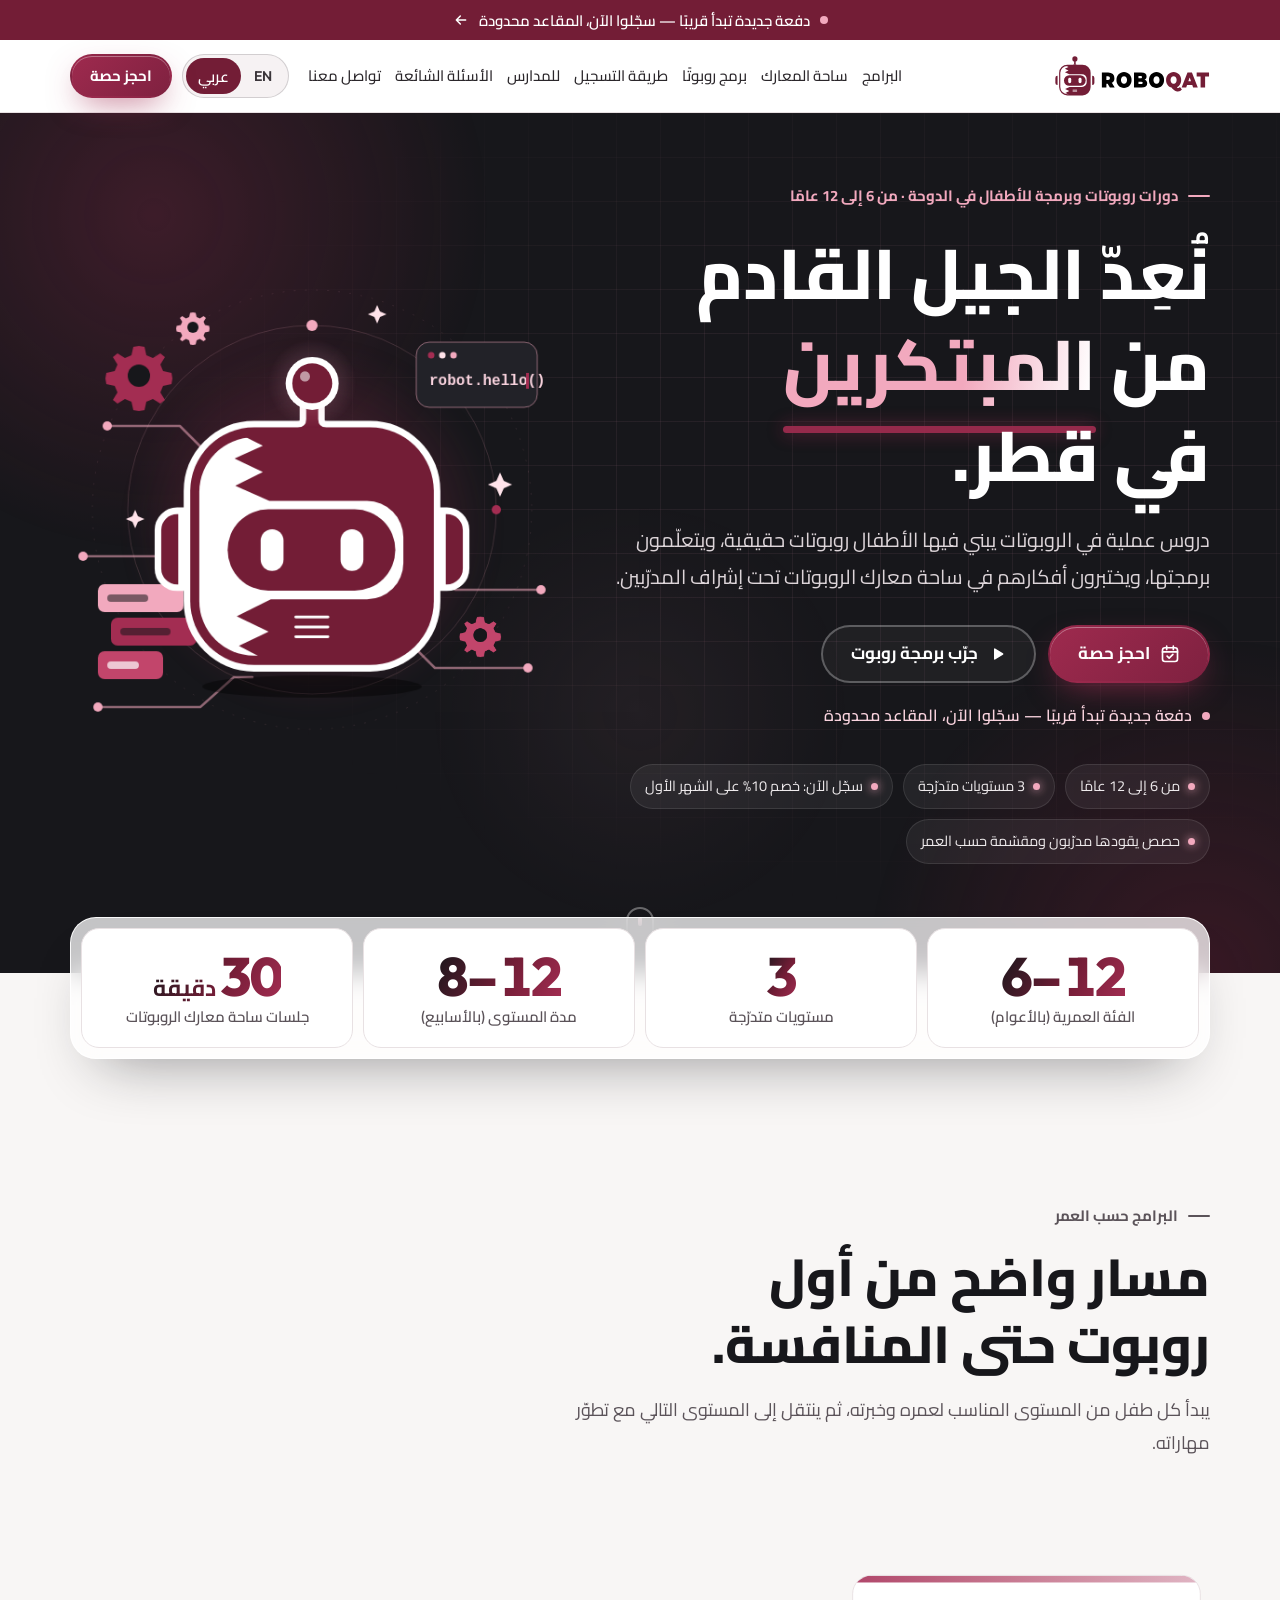
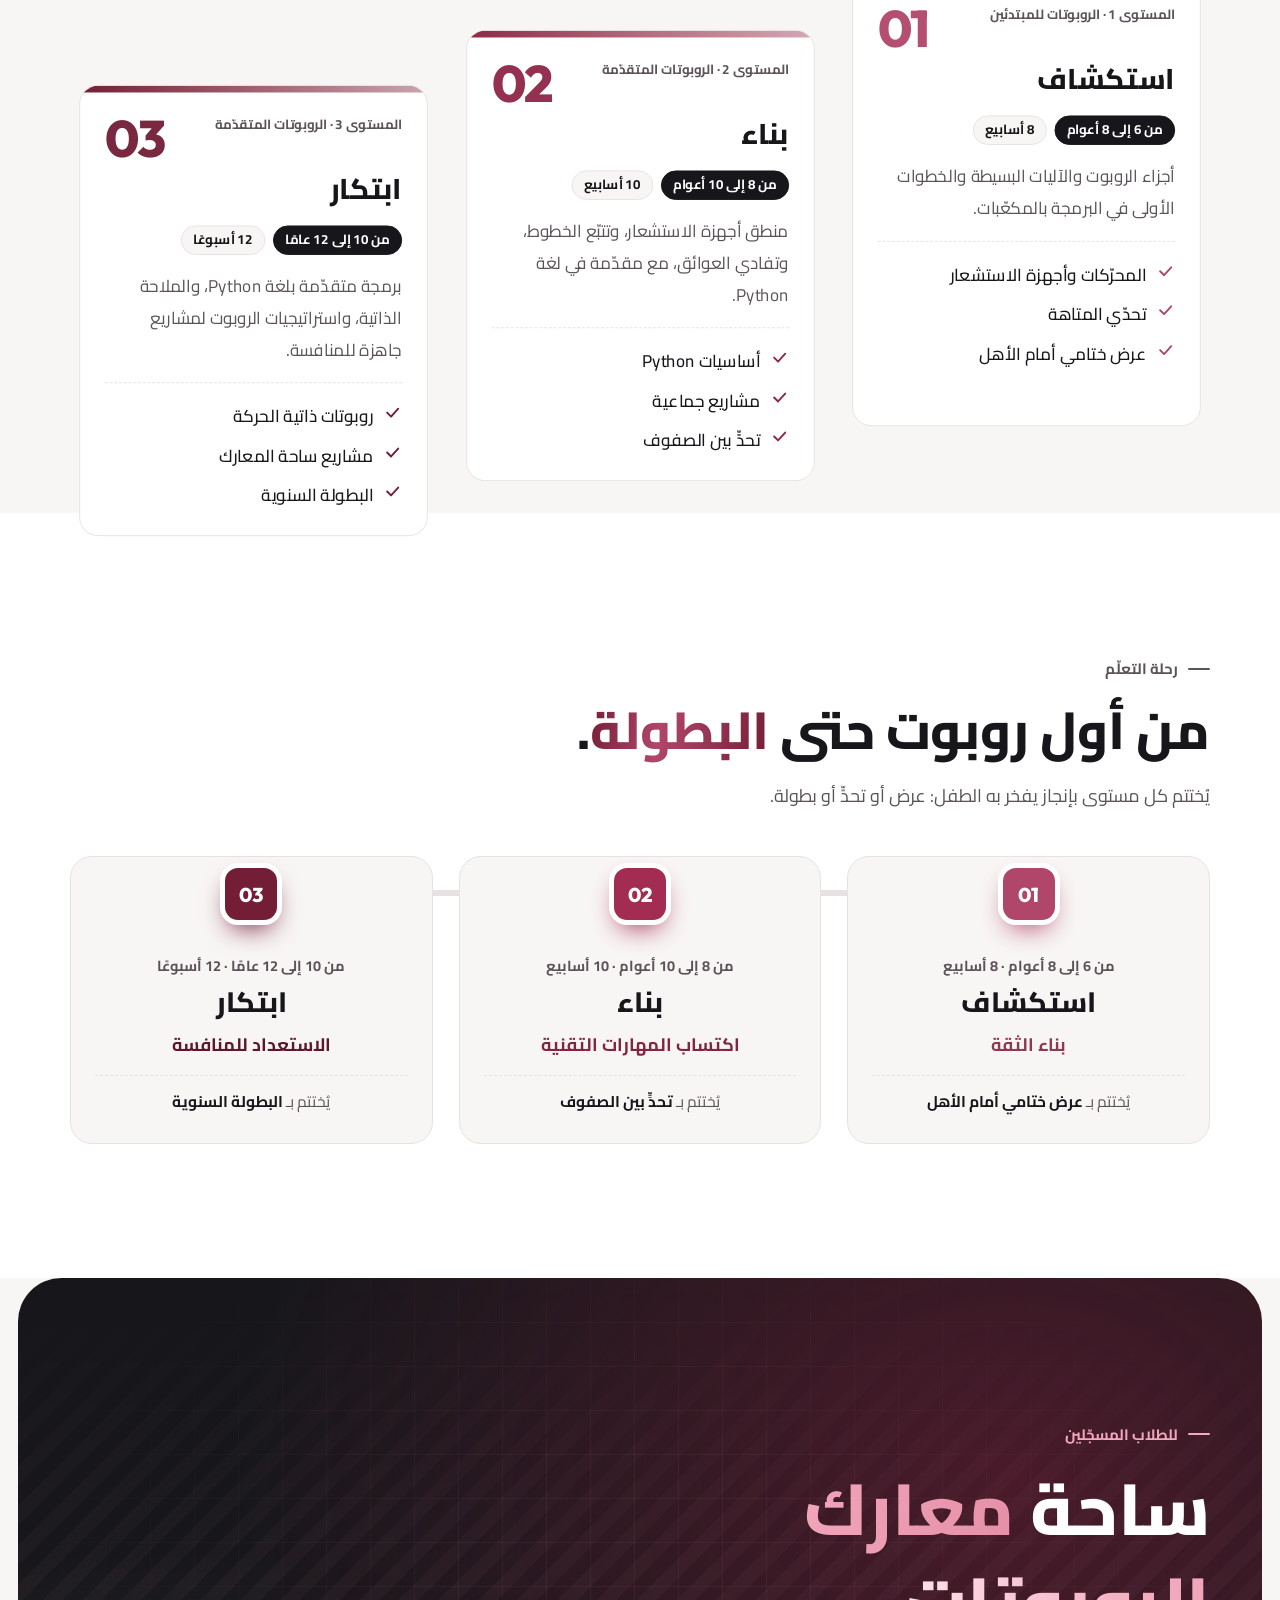
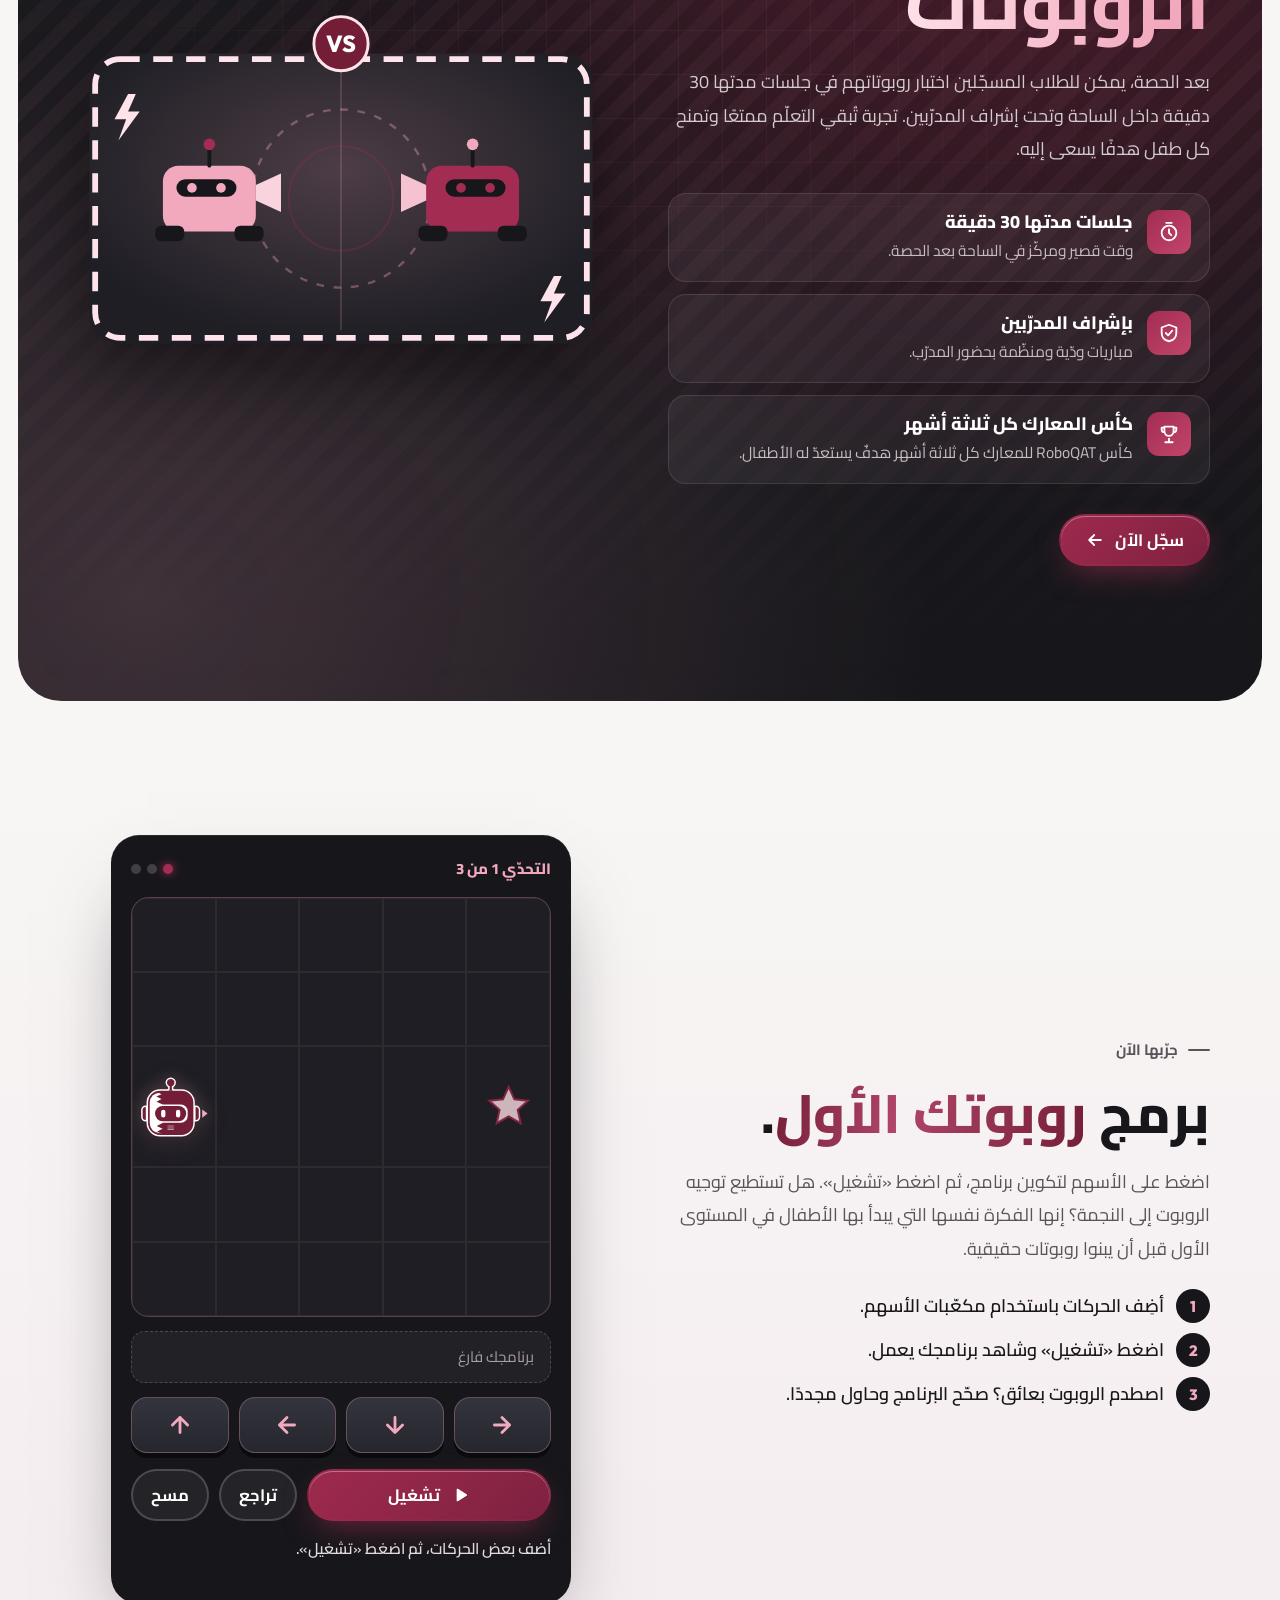
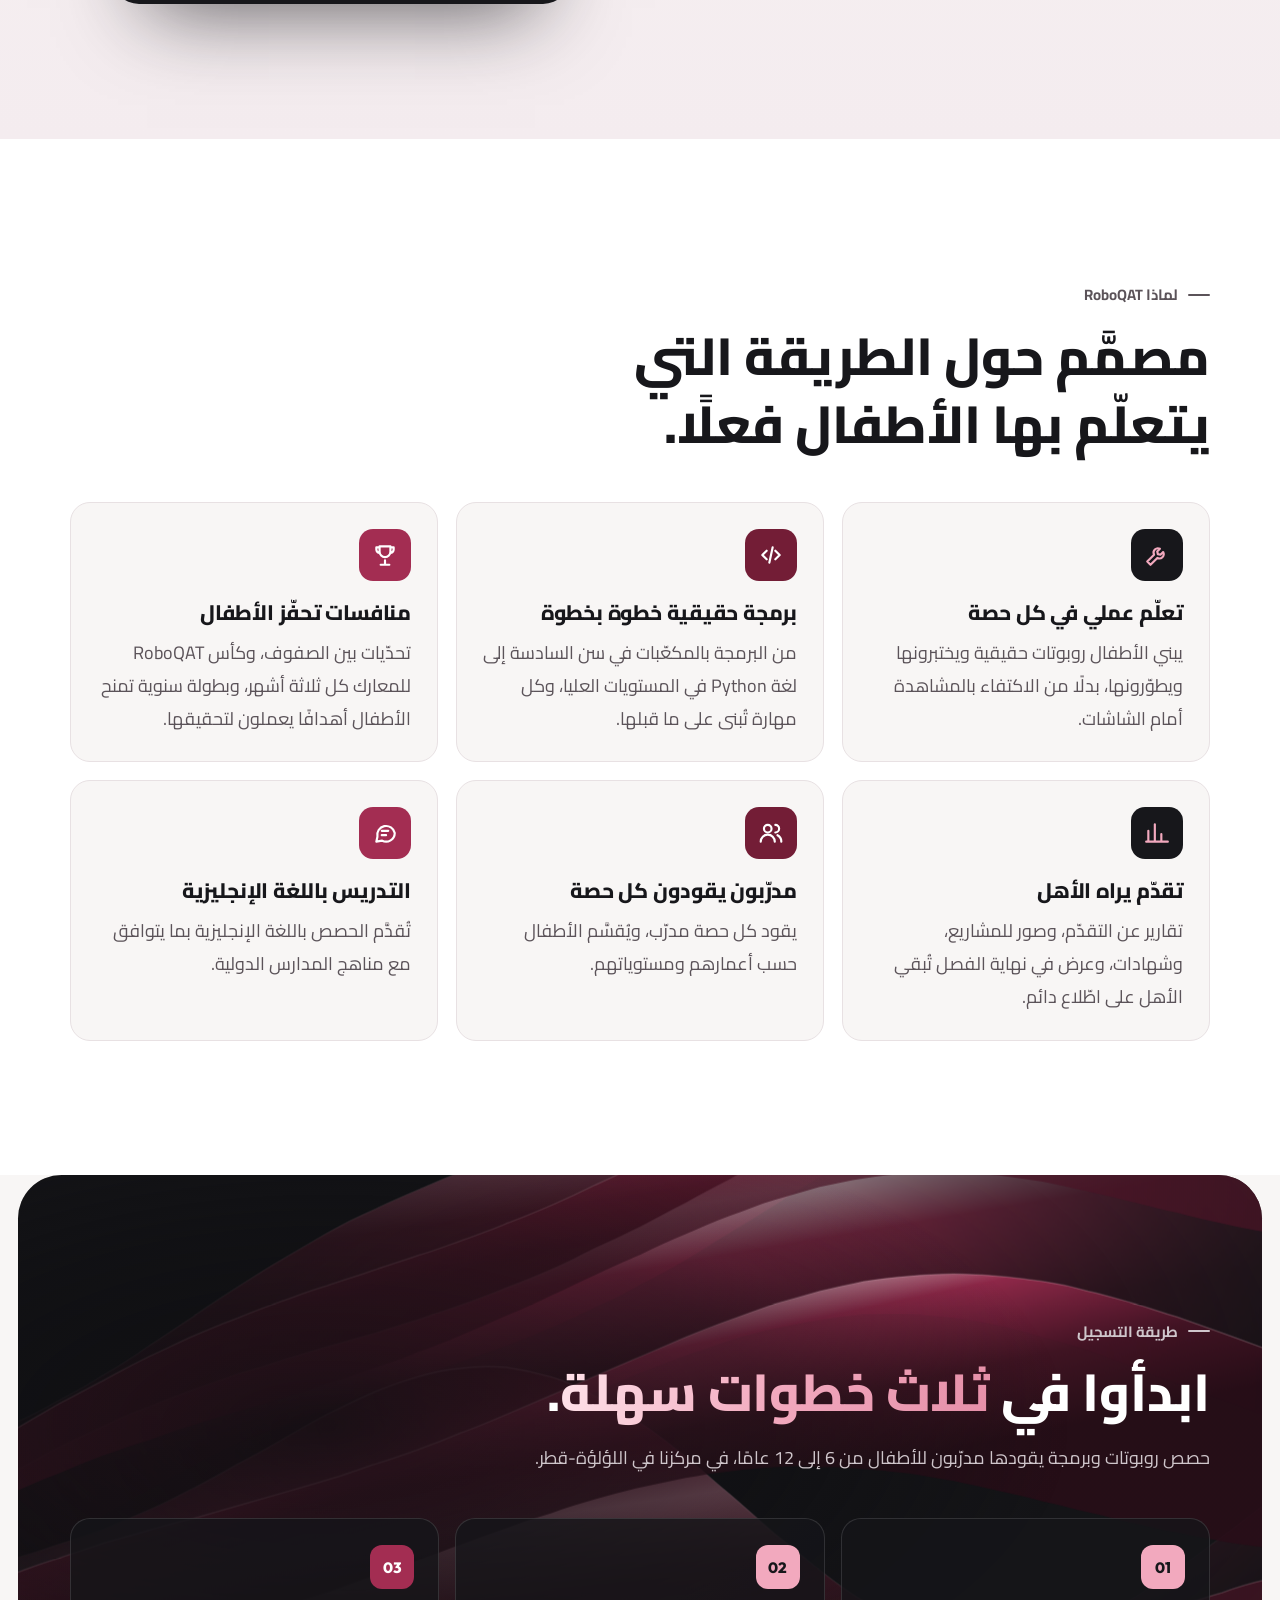
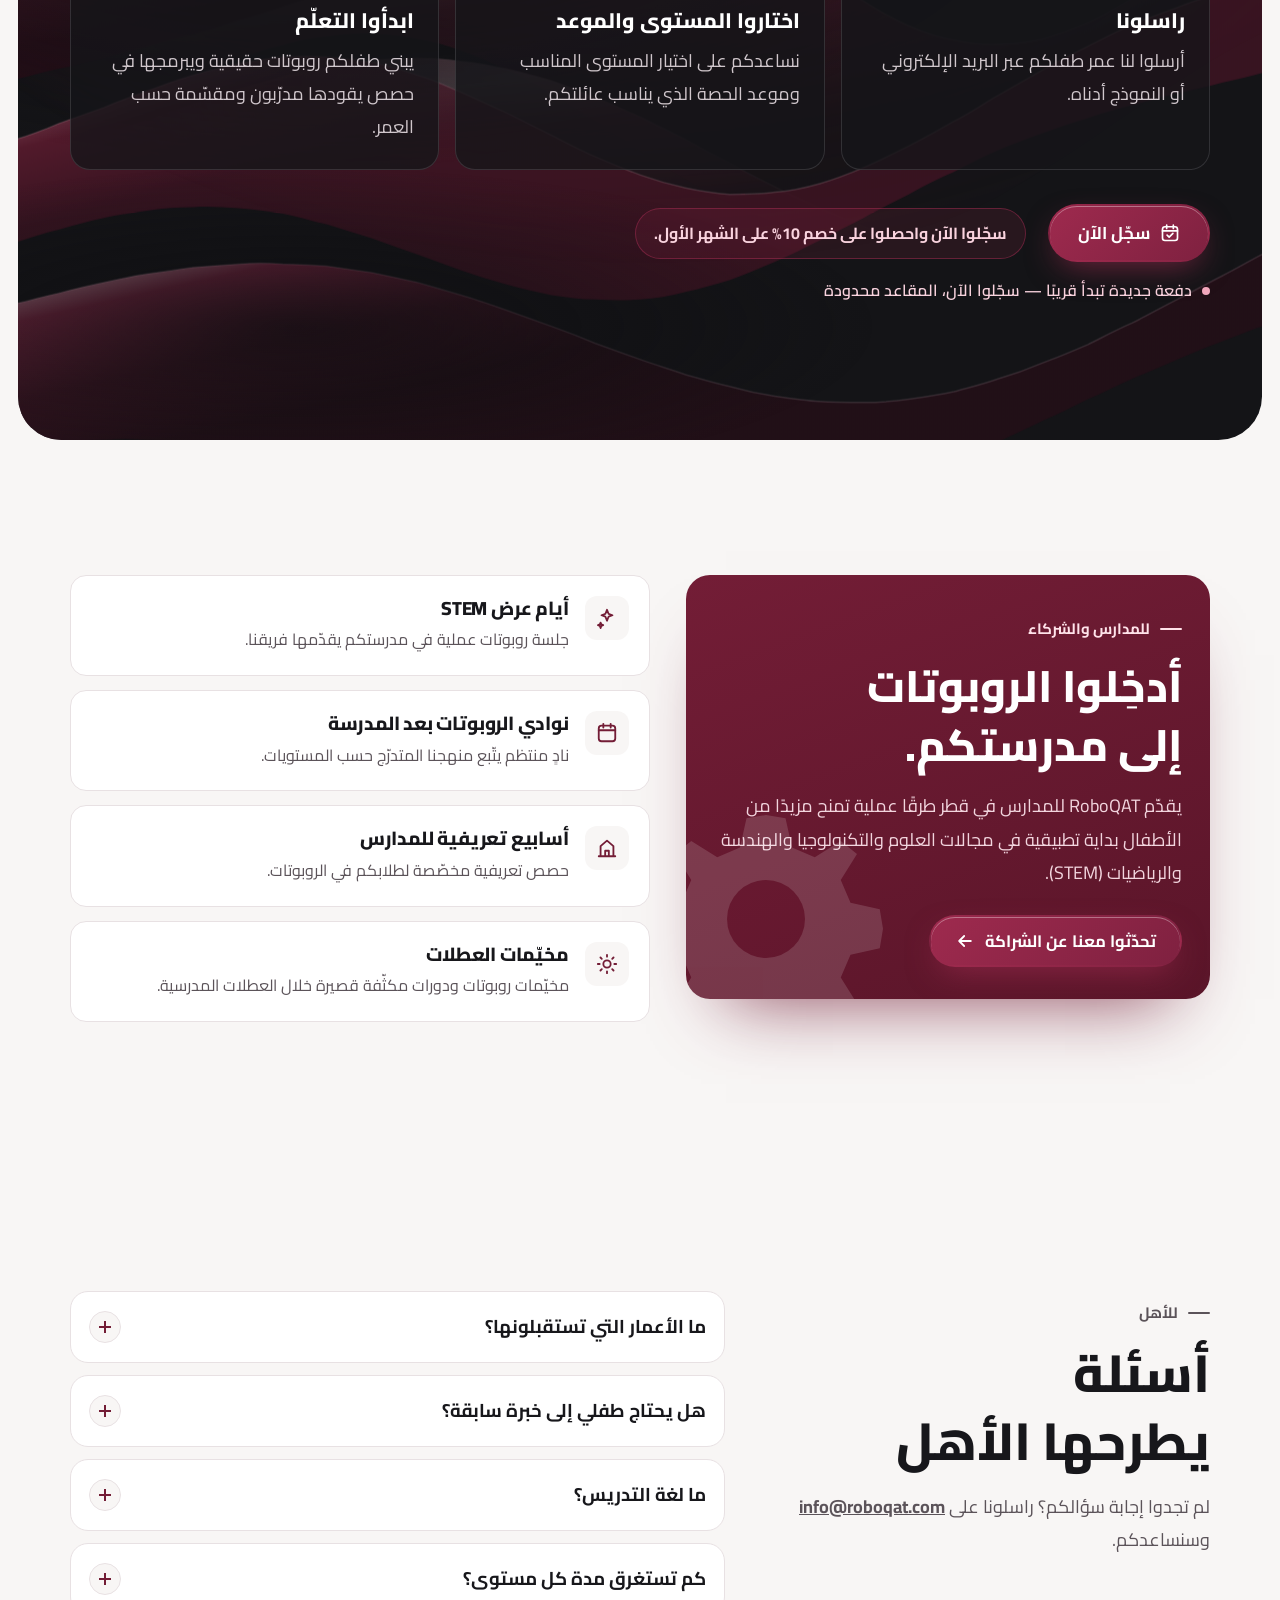
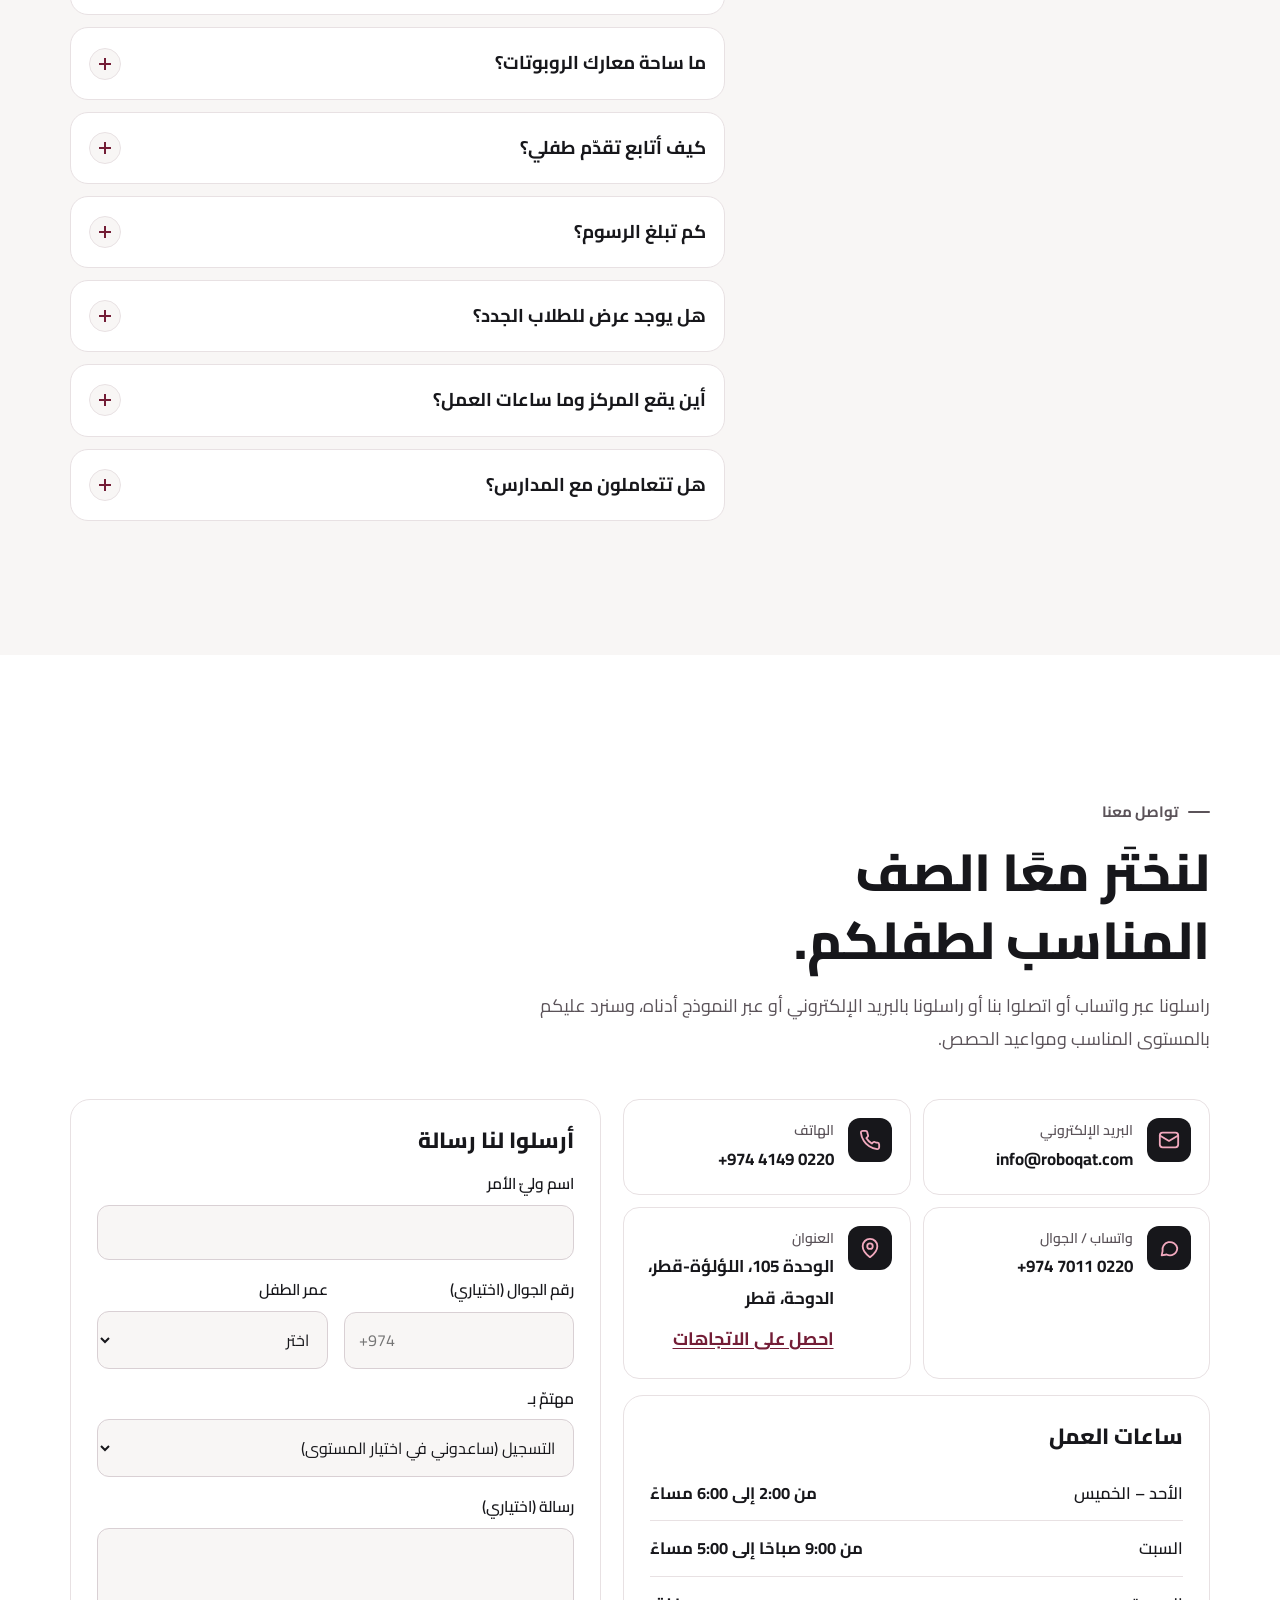
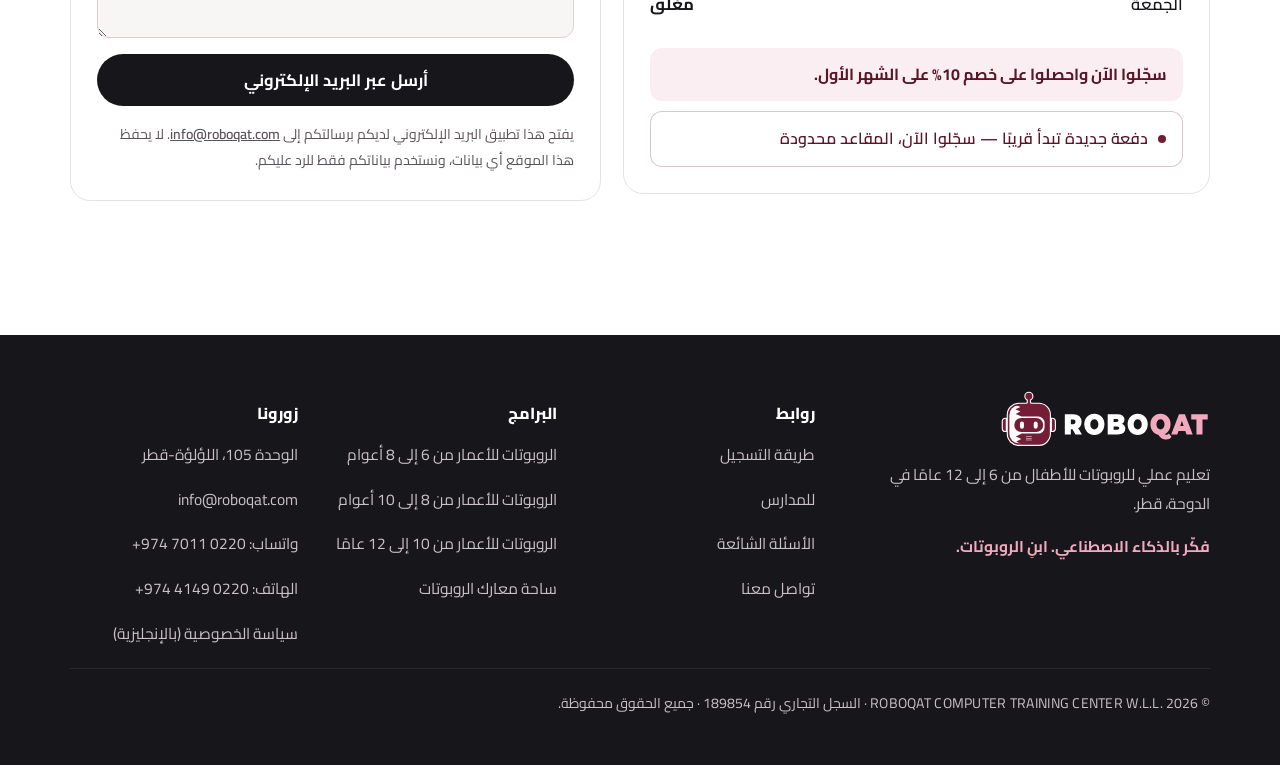
==== commit 0fd9f7e5: "Point site URLs back to https://roboqat.com Co-Authored-By: Claude Opus 5.5 <noreply@anthropic.com>" ====
(no text change in the page or its own stylesheets)
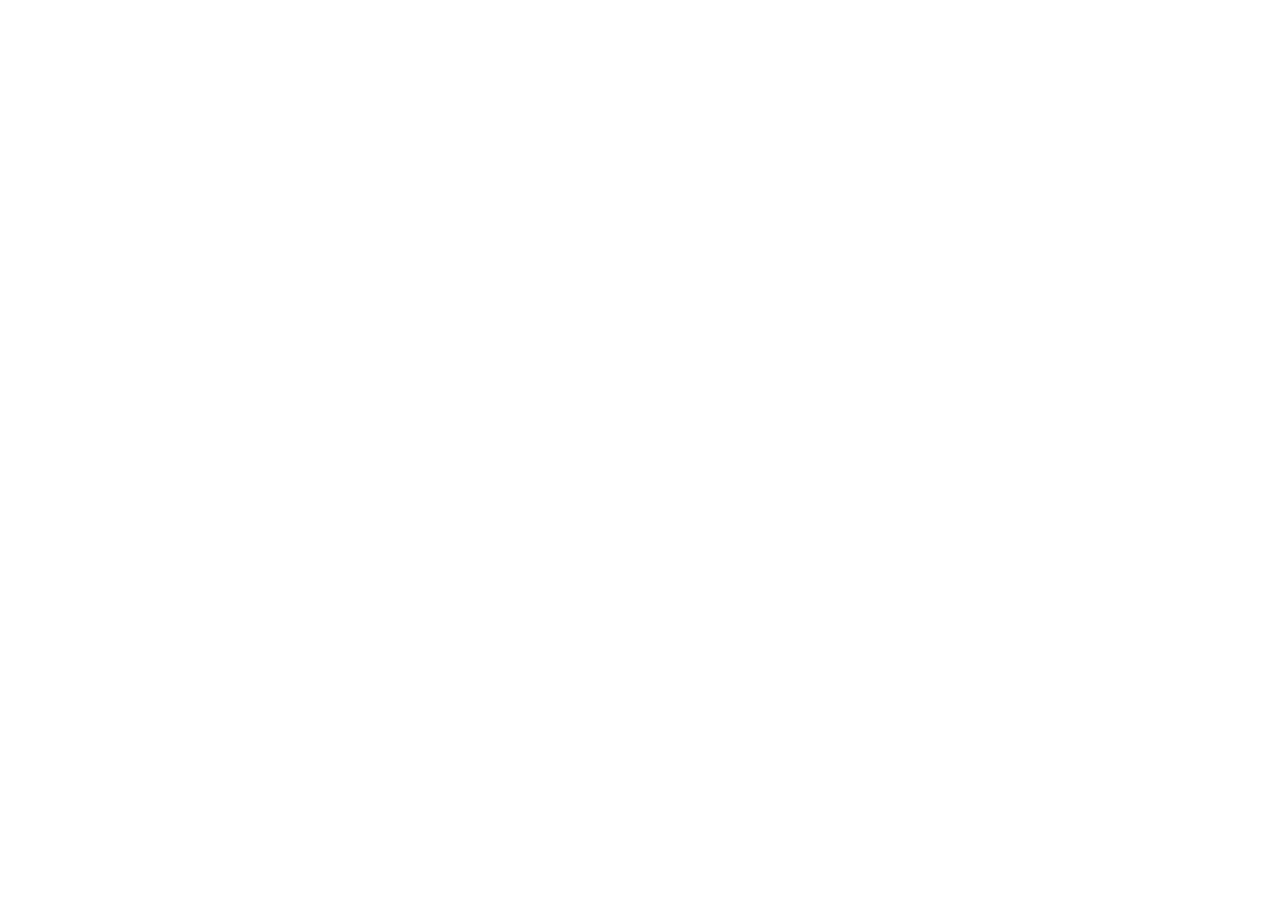
==== commit 310852e9: "Redirect http visitors to https Co-Authored-By: Claude Opus 5.5 <noreply@anthropic.com>" ====
--- a/ar/index.html
+++ b/ar/index.html
@@ -1,6 +1,7 @@
 <!doctype html>
 <html lang="ar" dir="rtl">
 <head>
+<script>if(location.protocol==="http:"&&location.hostname!=="localhost")location.replace("https:"+location.href.slice(5))</script>
 <meta charset="utf-8">
 <meta name="viewport" content="width=device-width, initial-scale=1">
 <script>document.documentElement.classList.add('js')</script>
